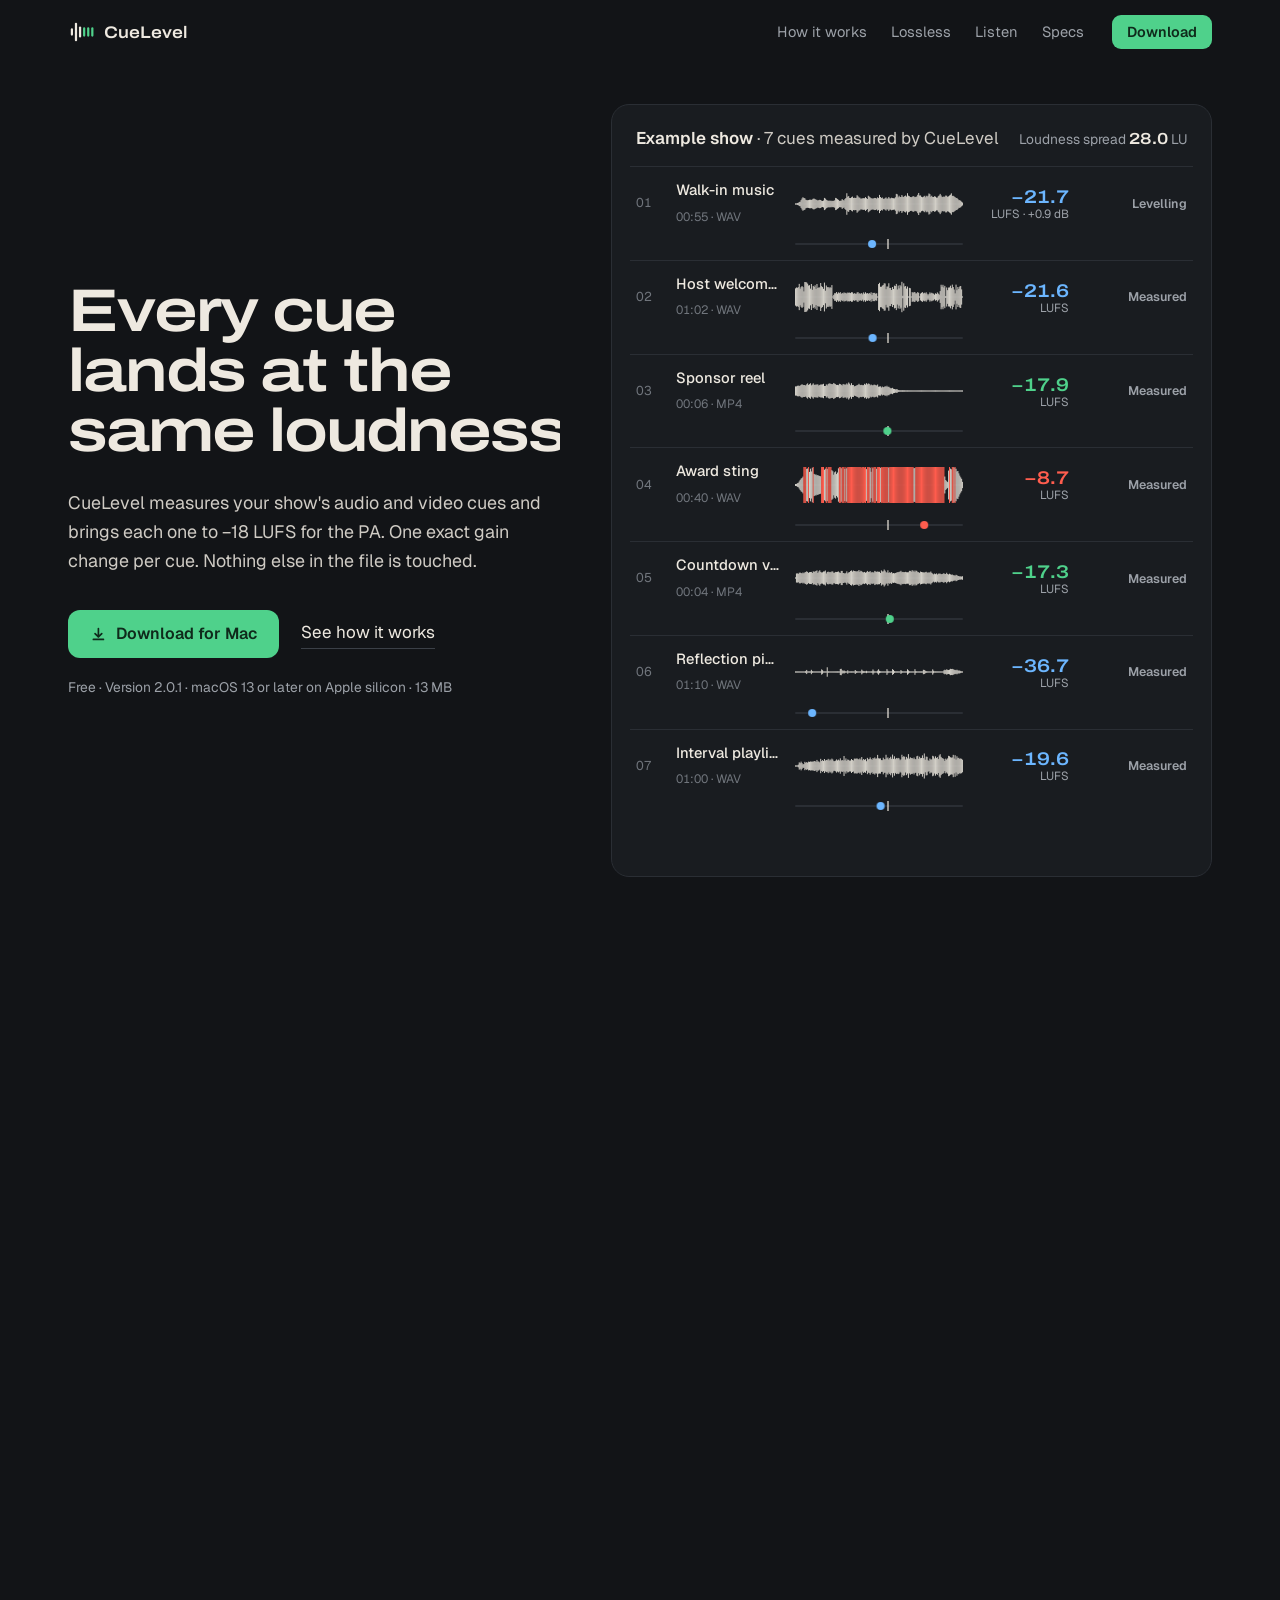
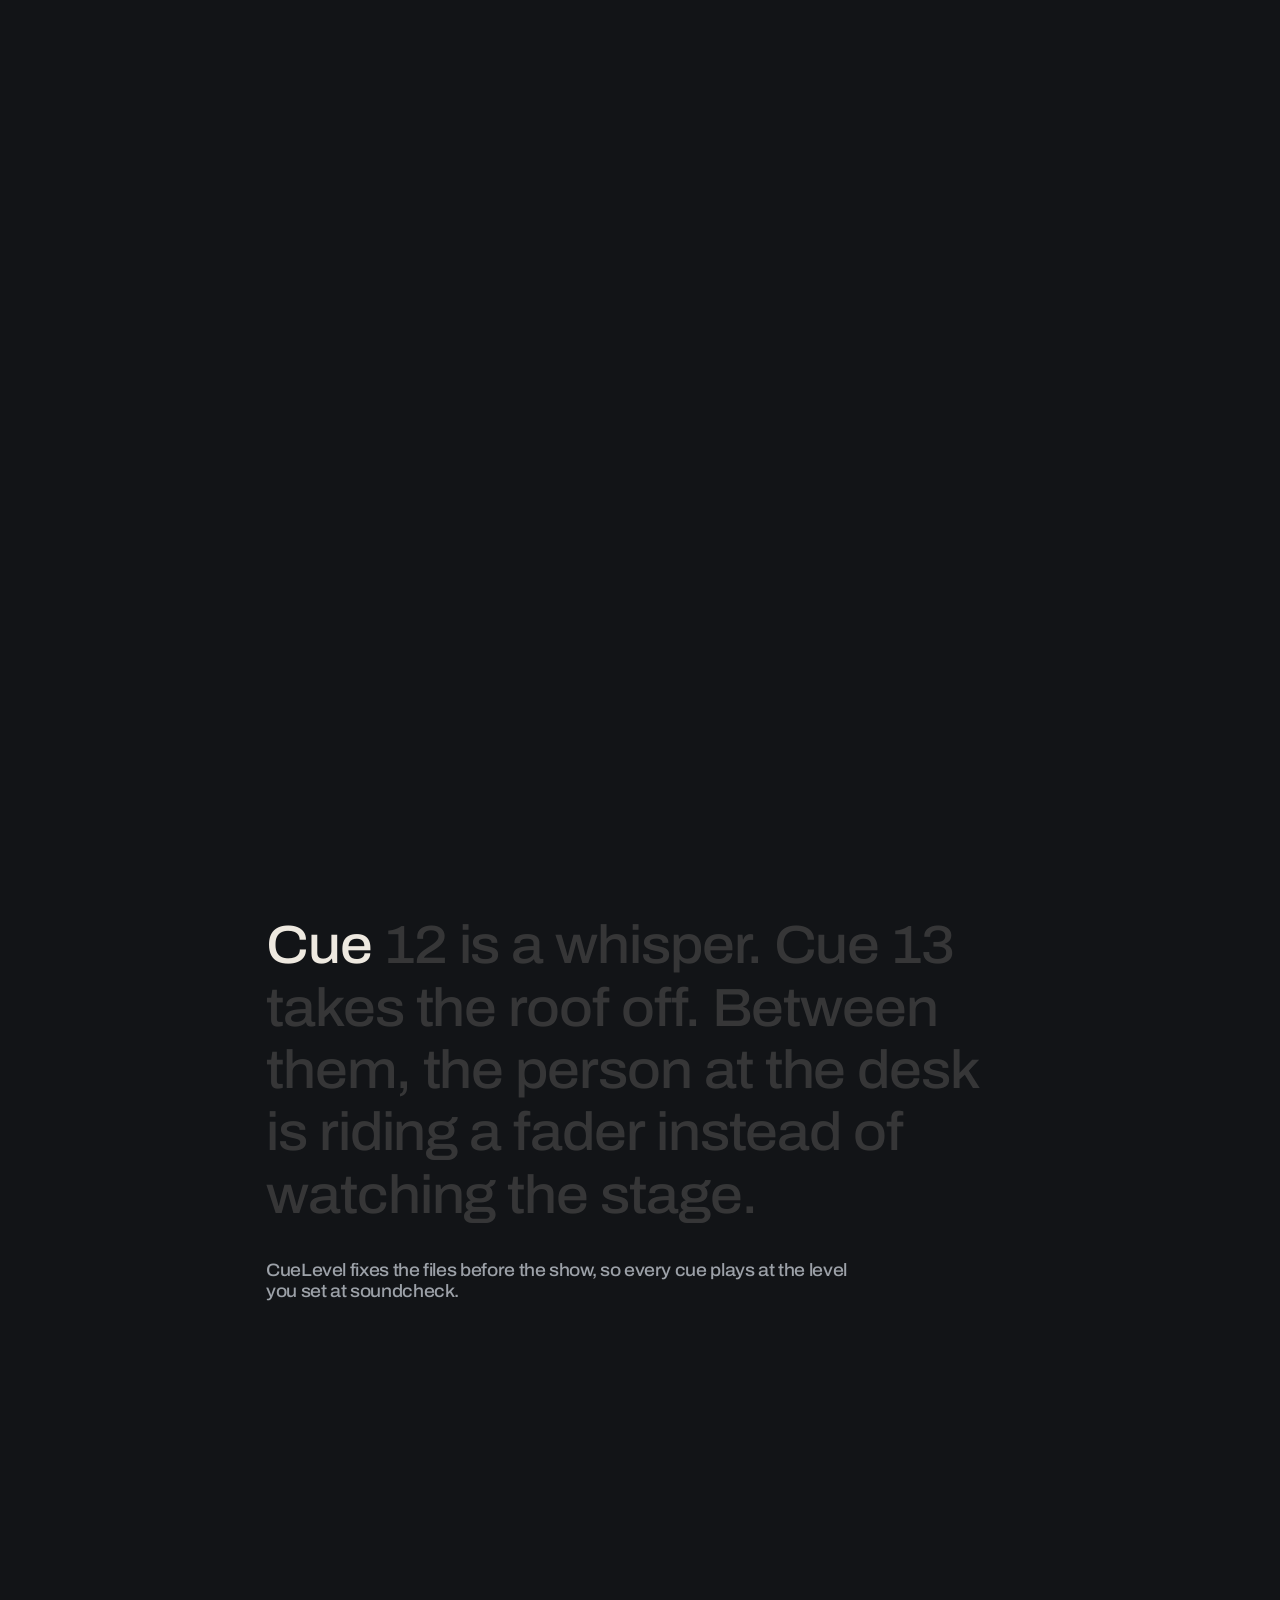
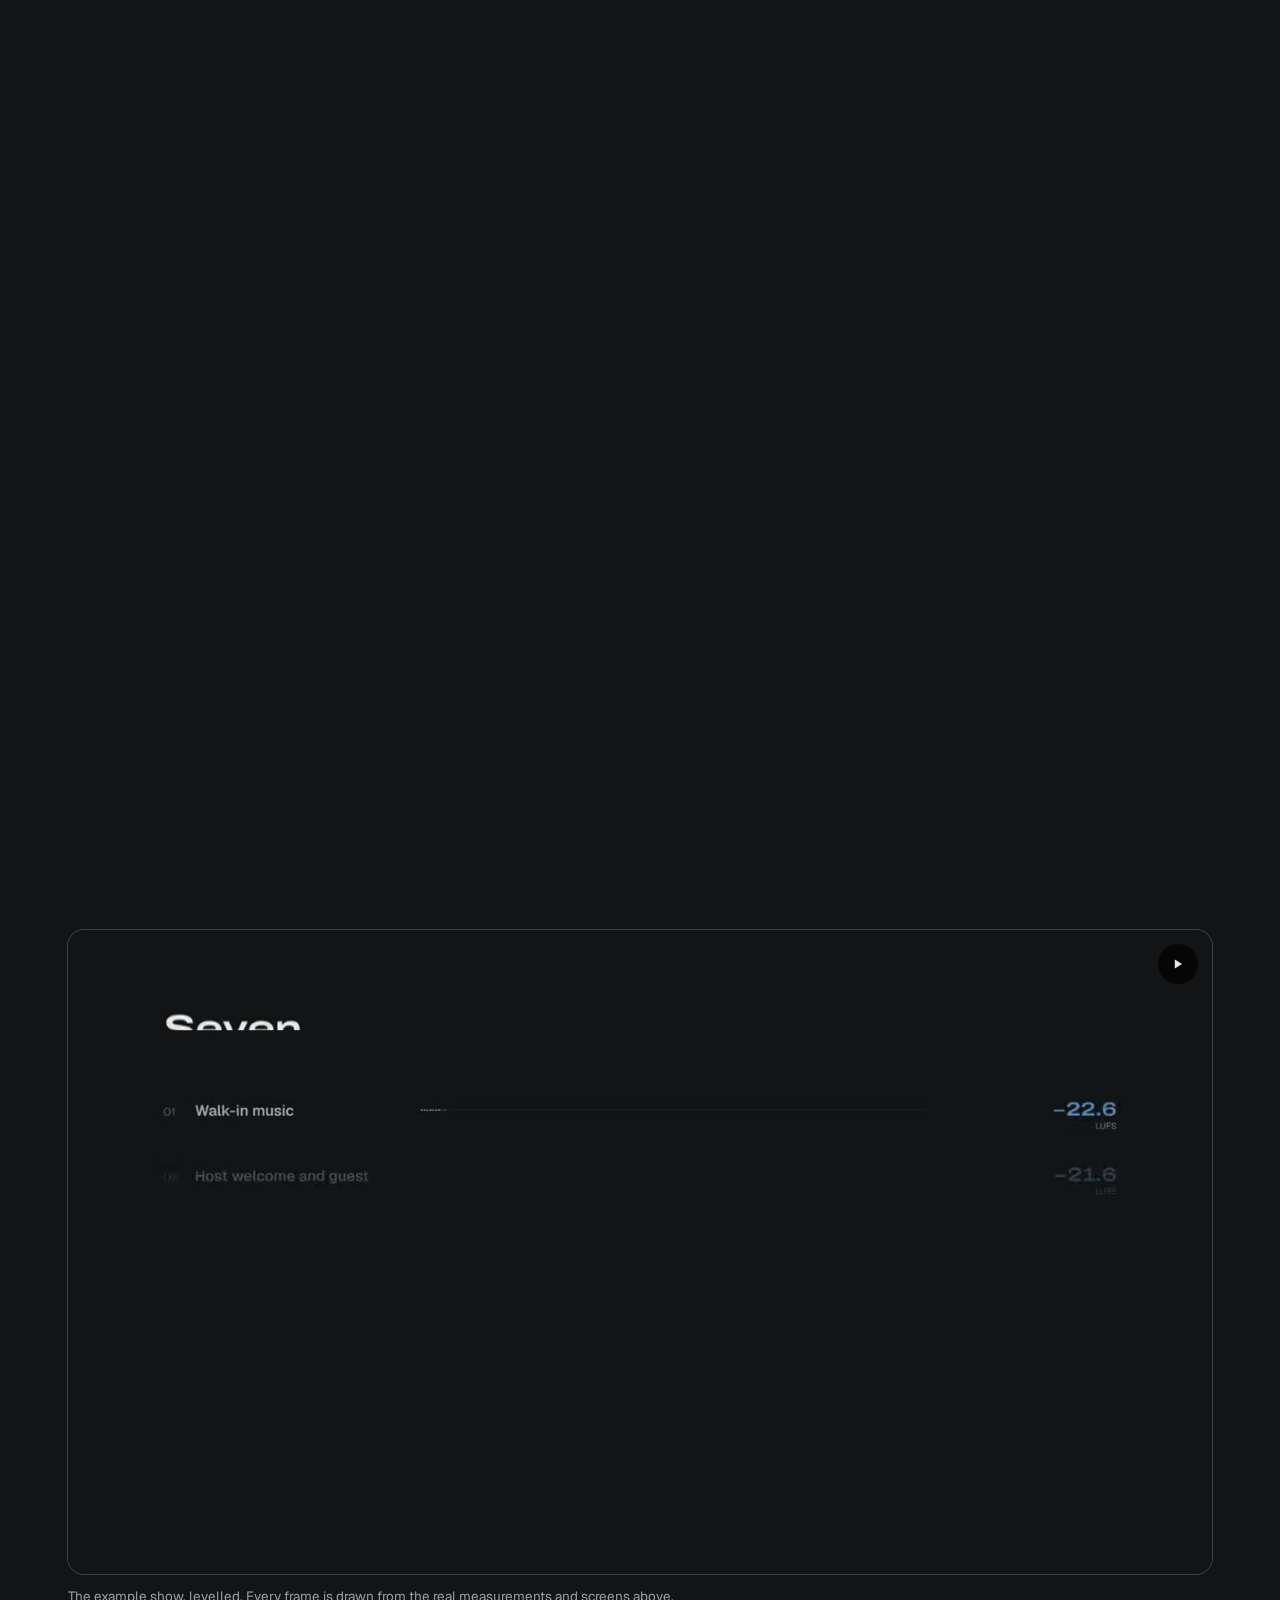
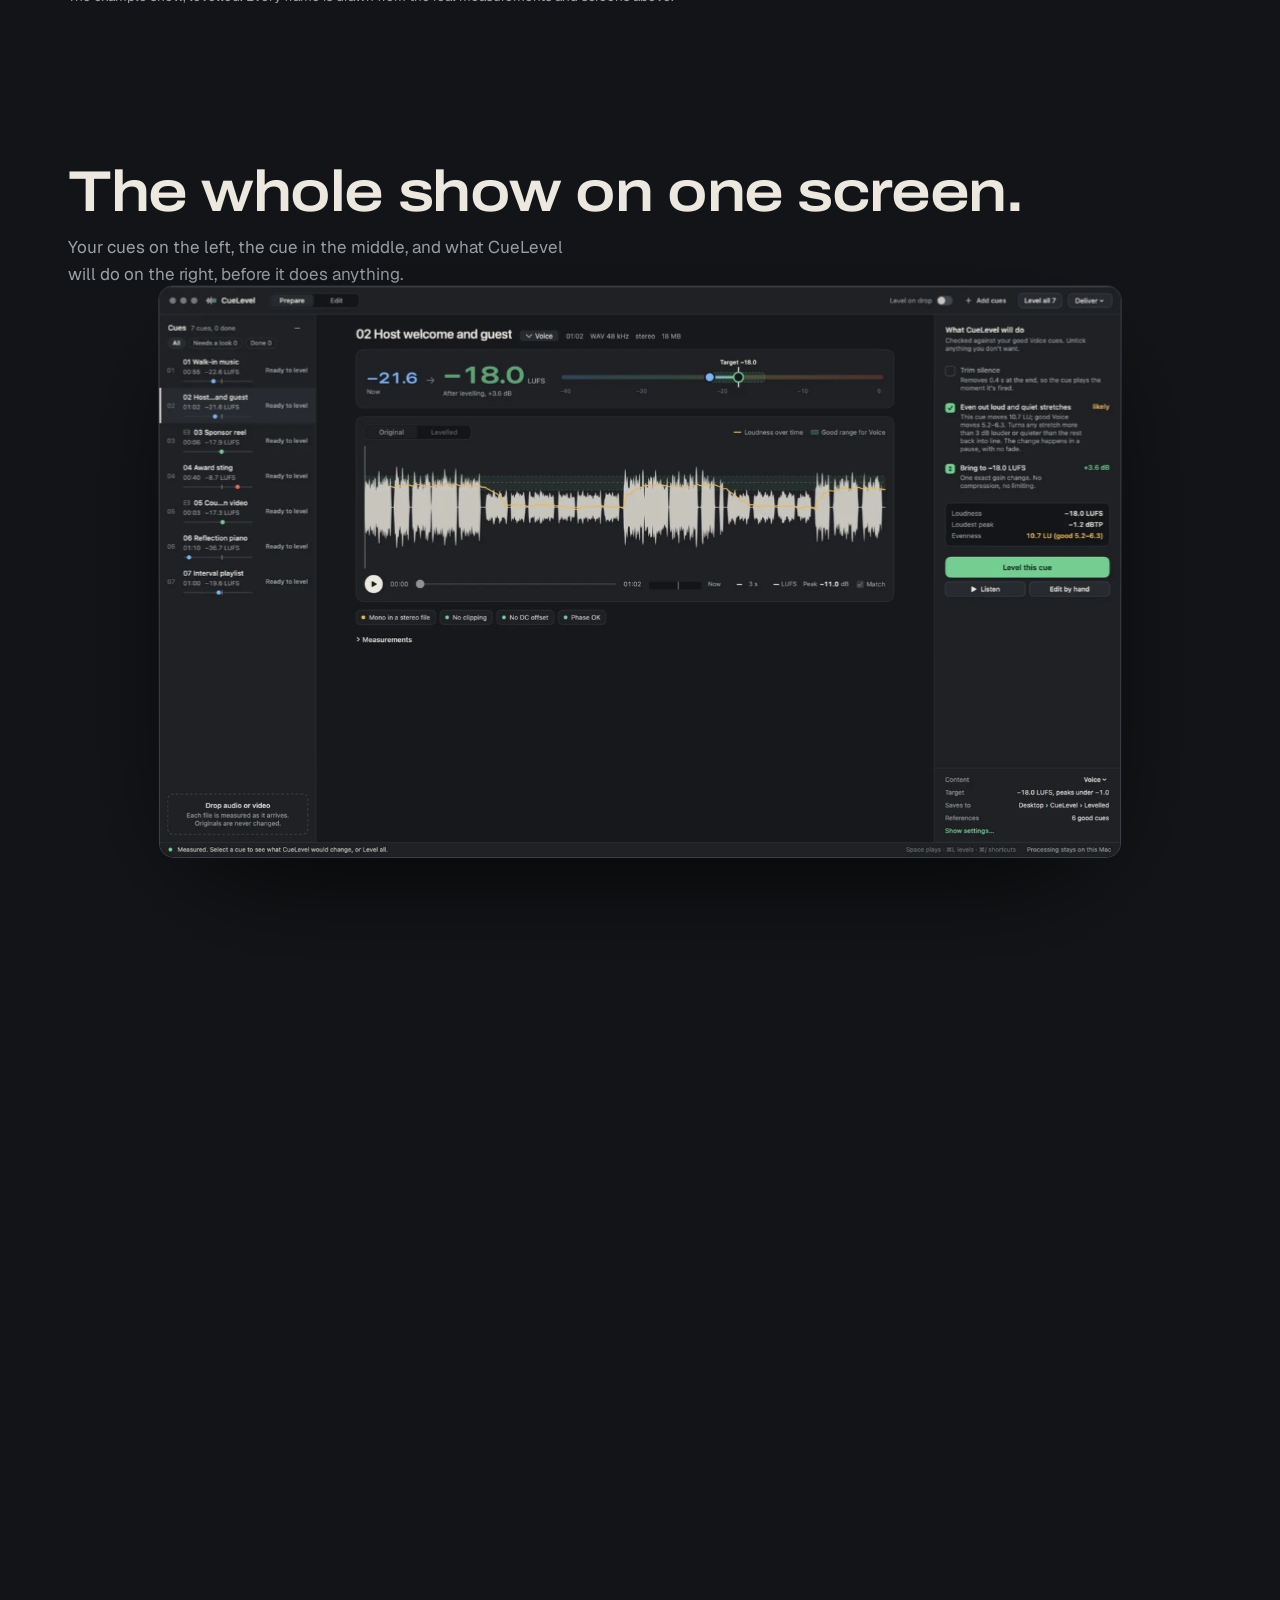
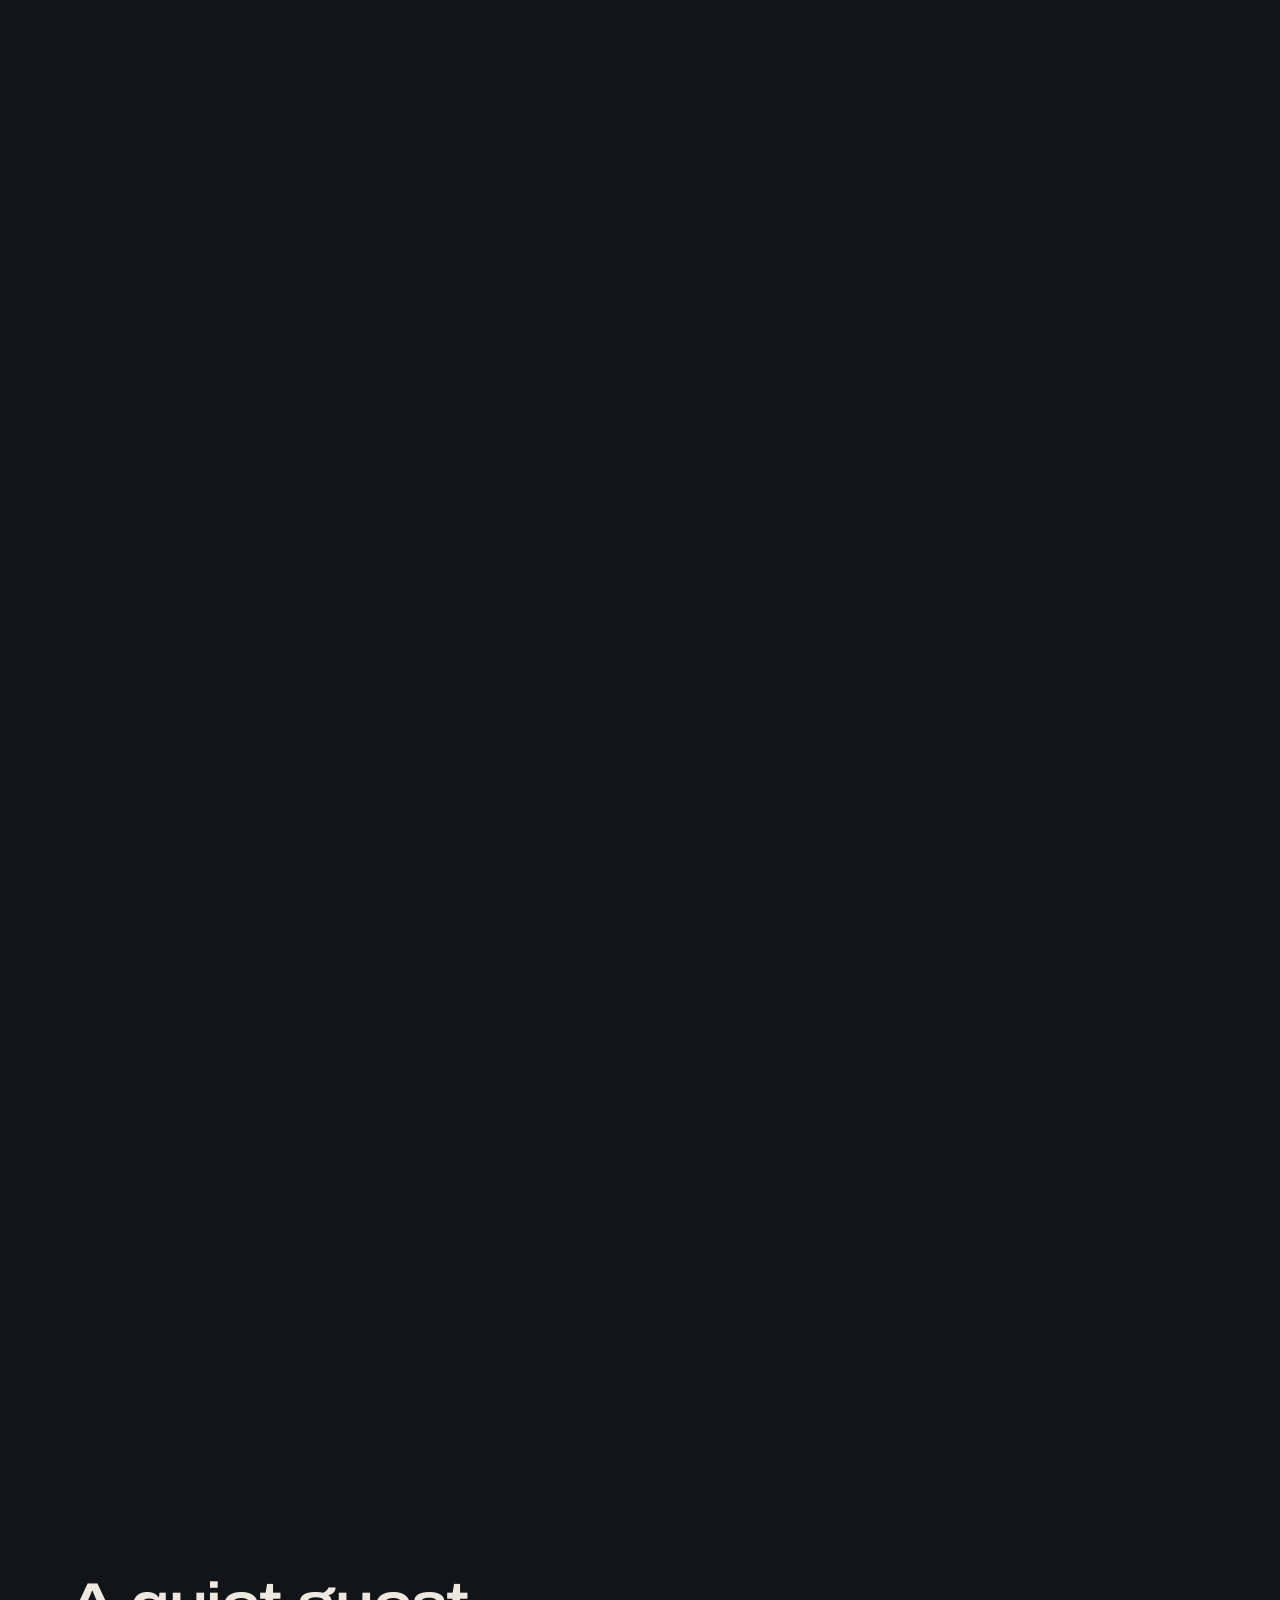
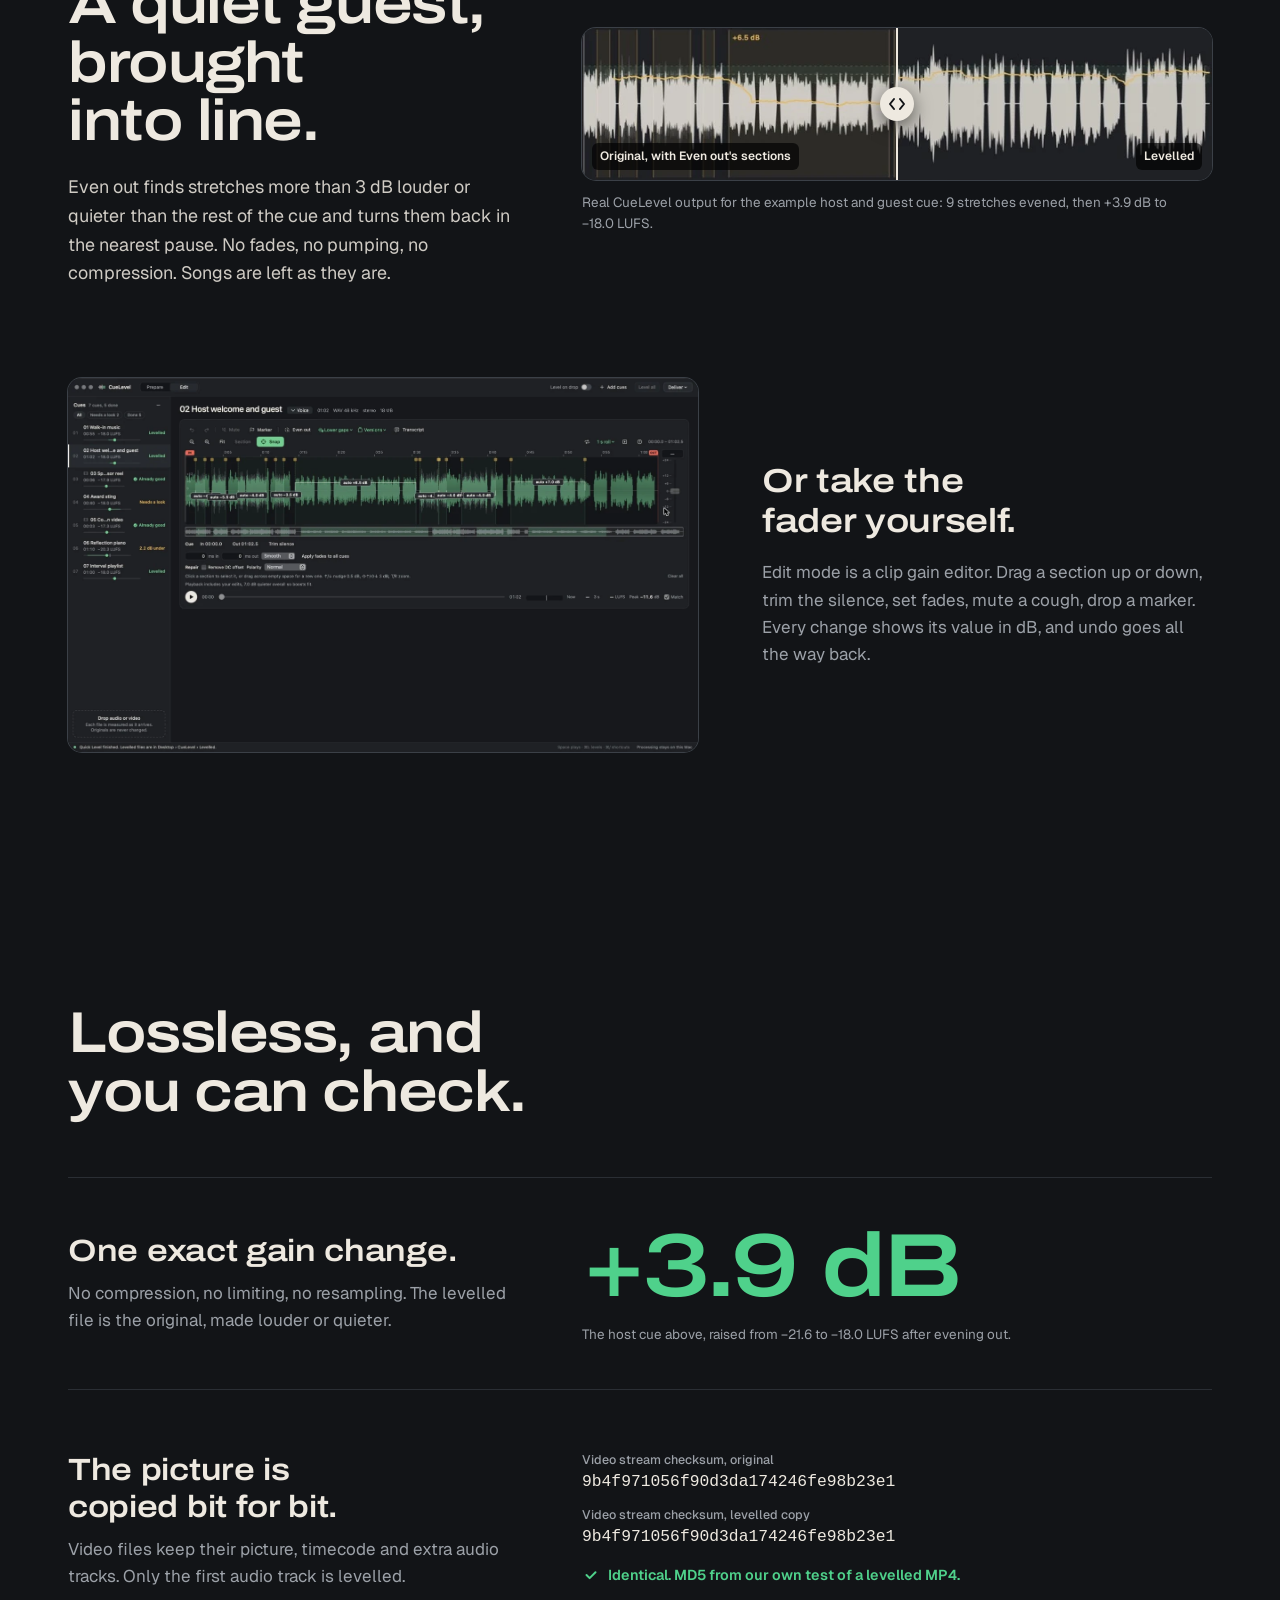
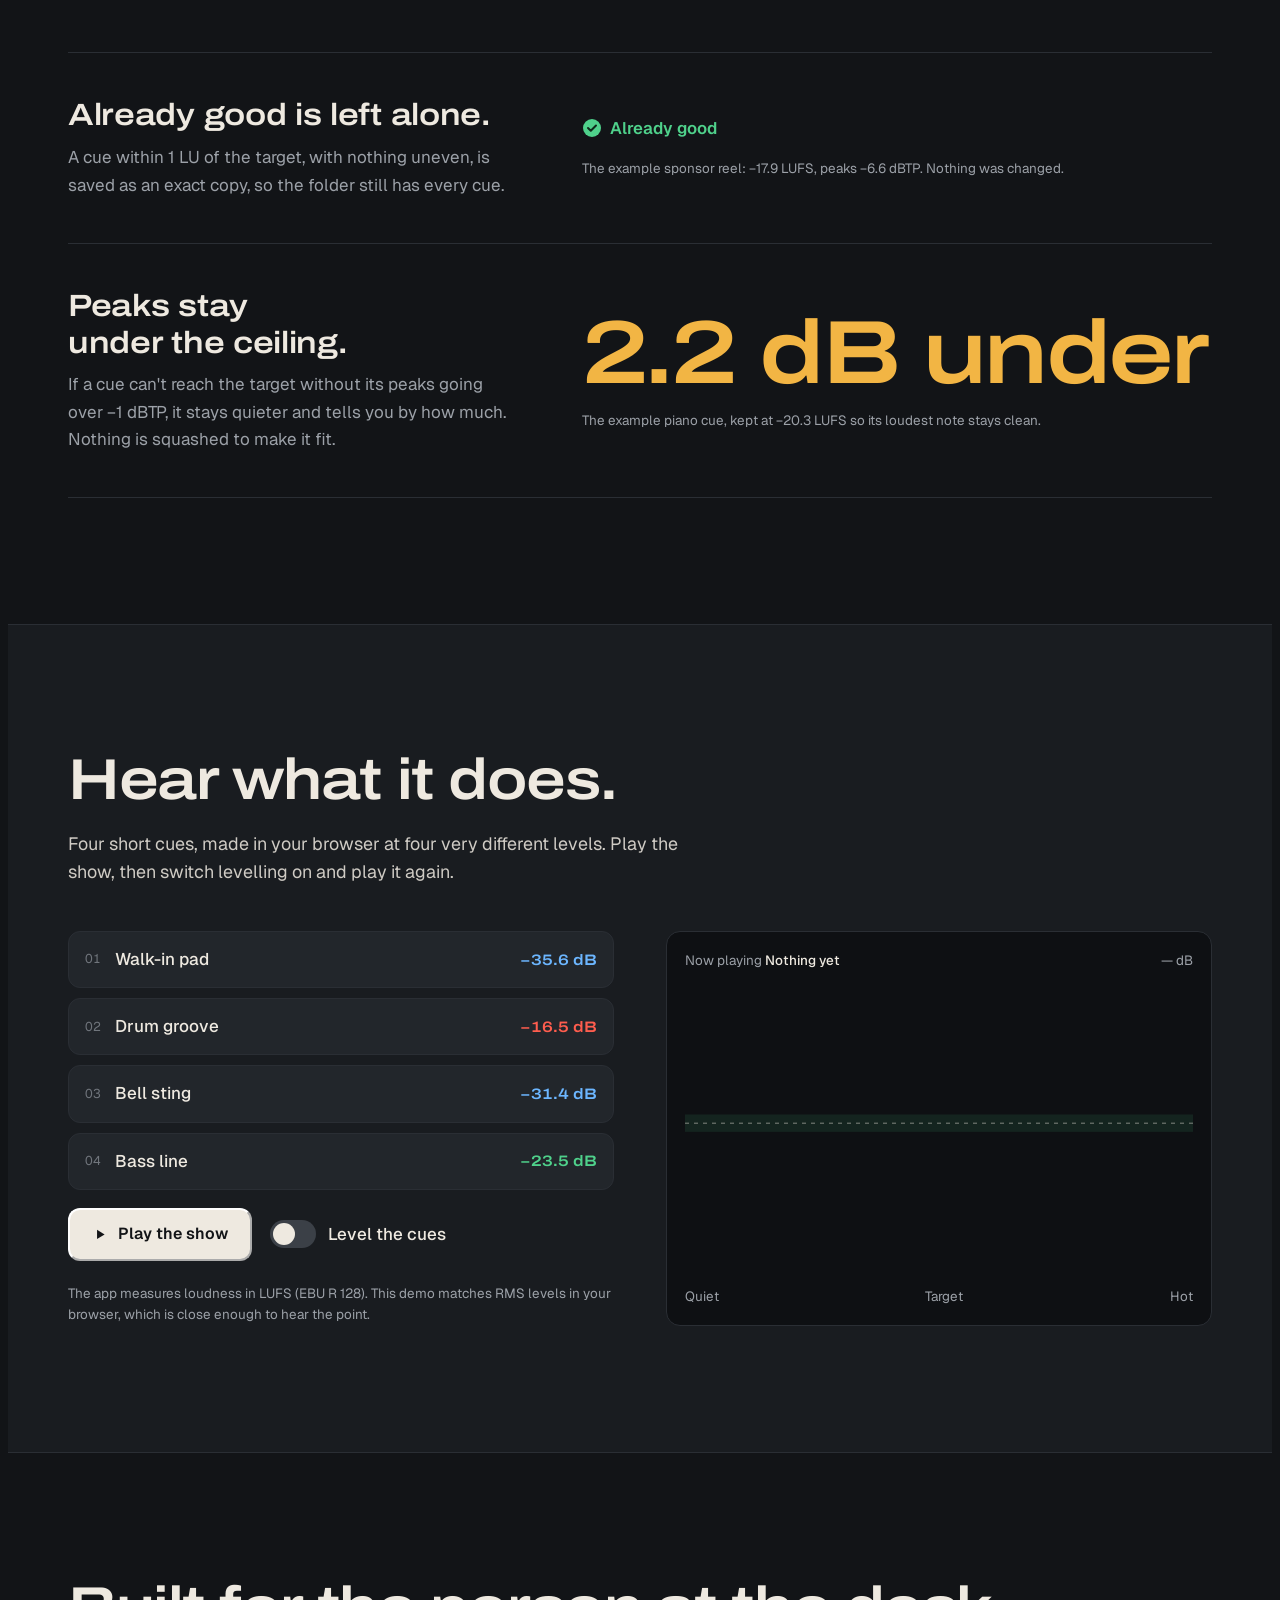
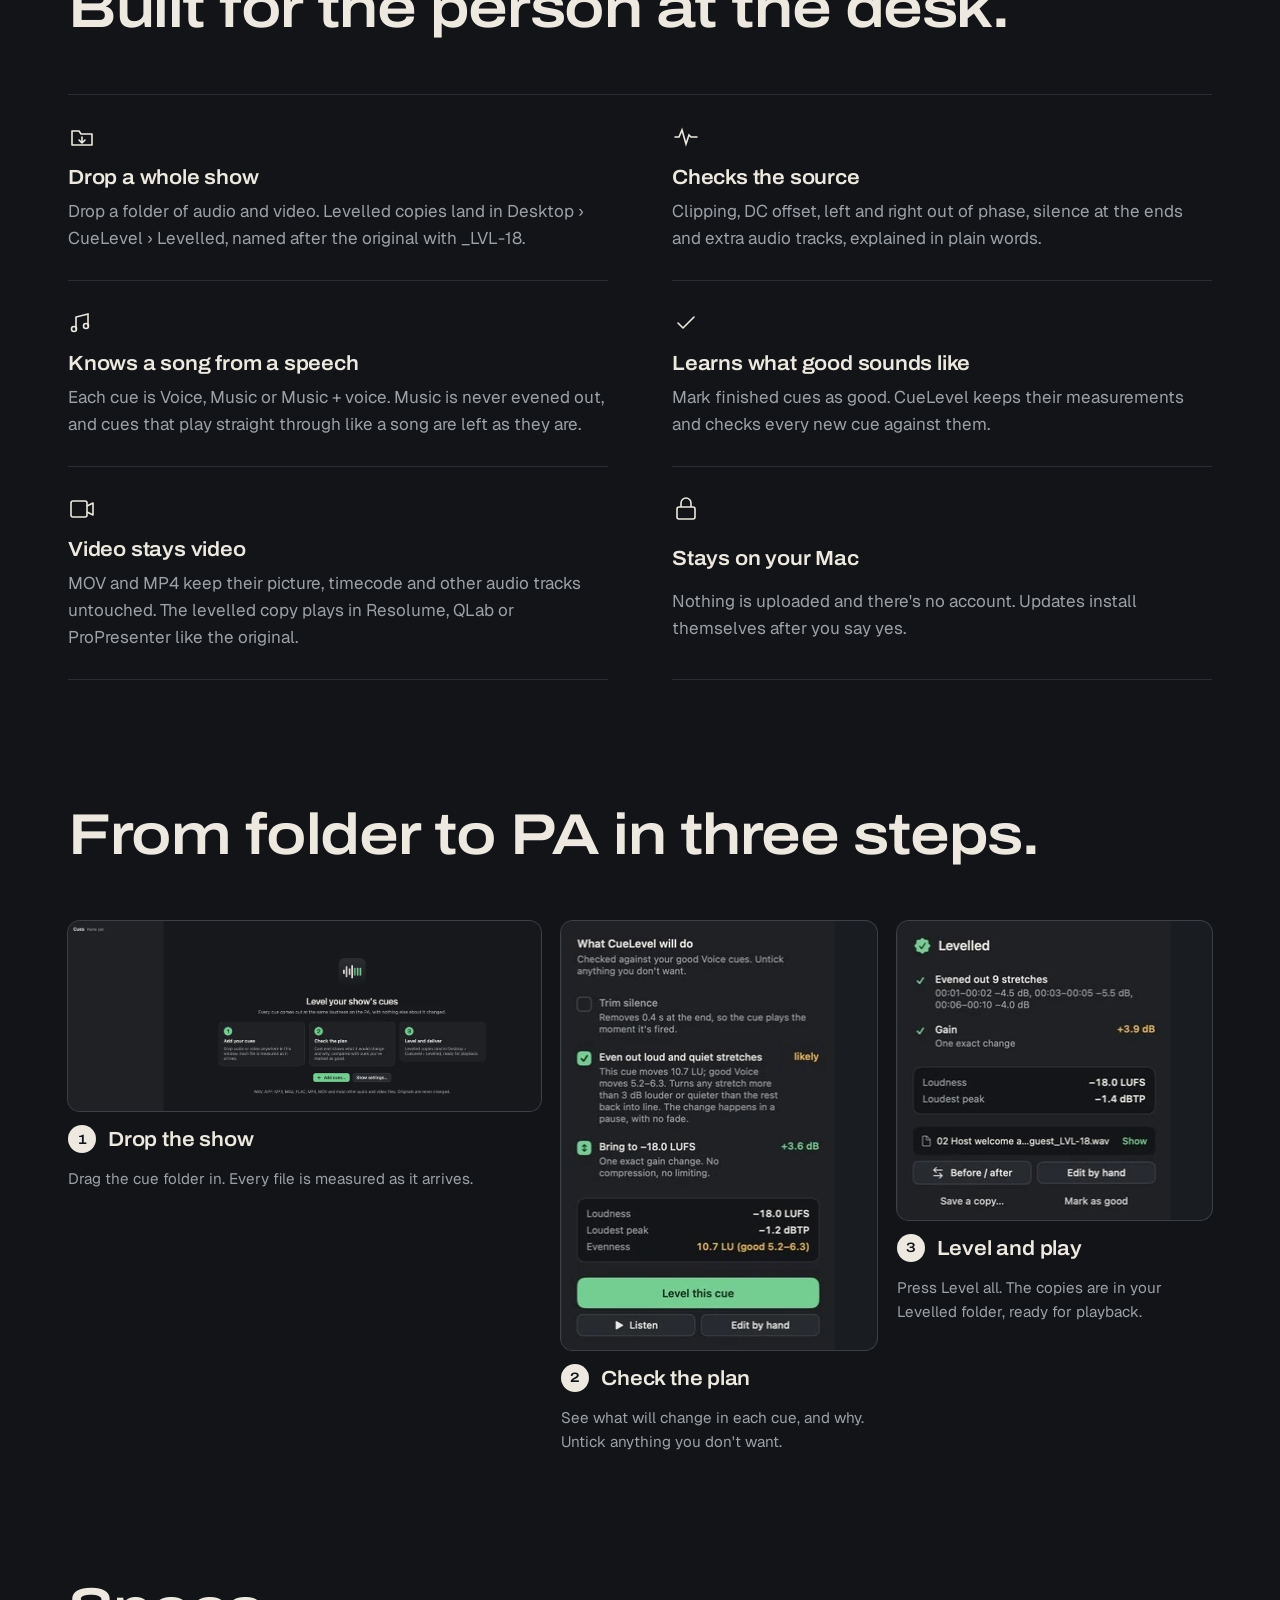
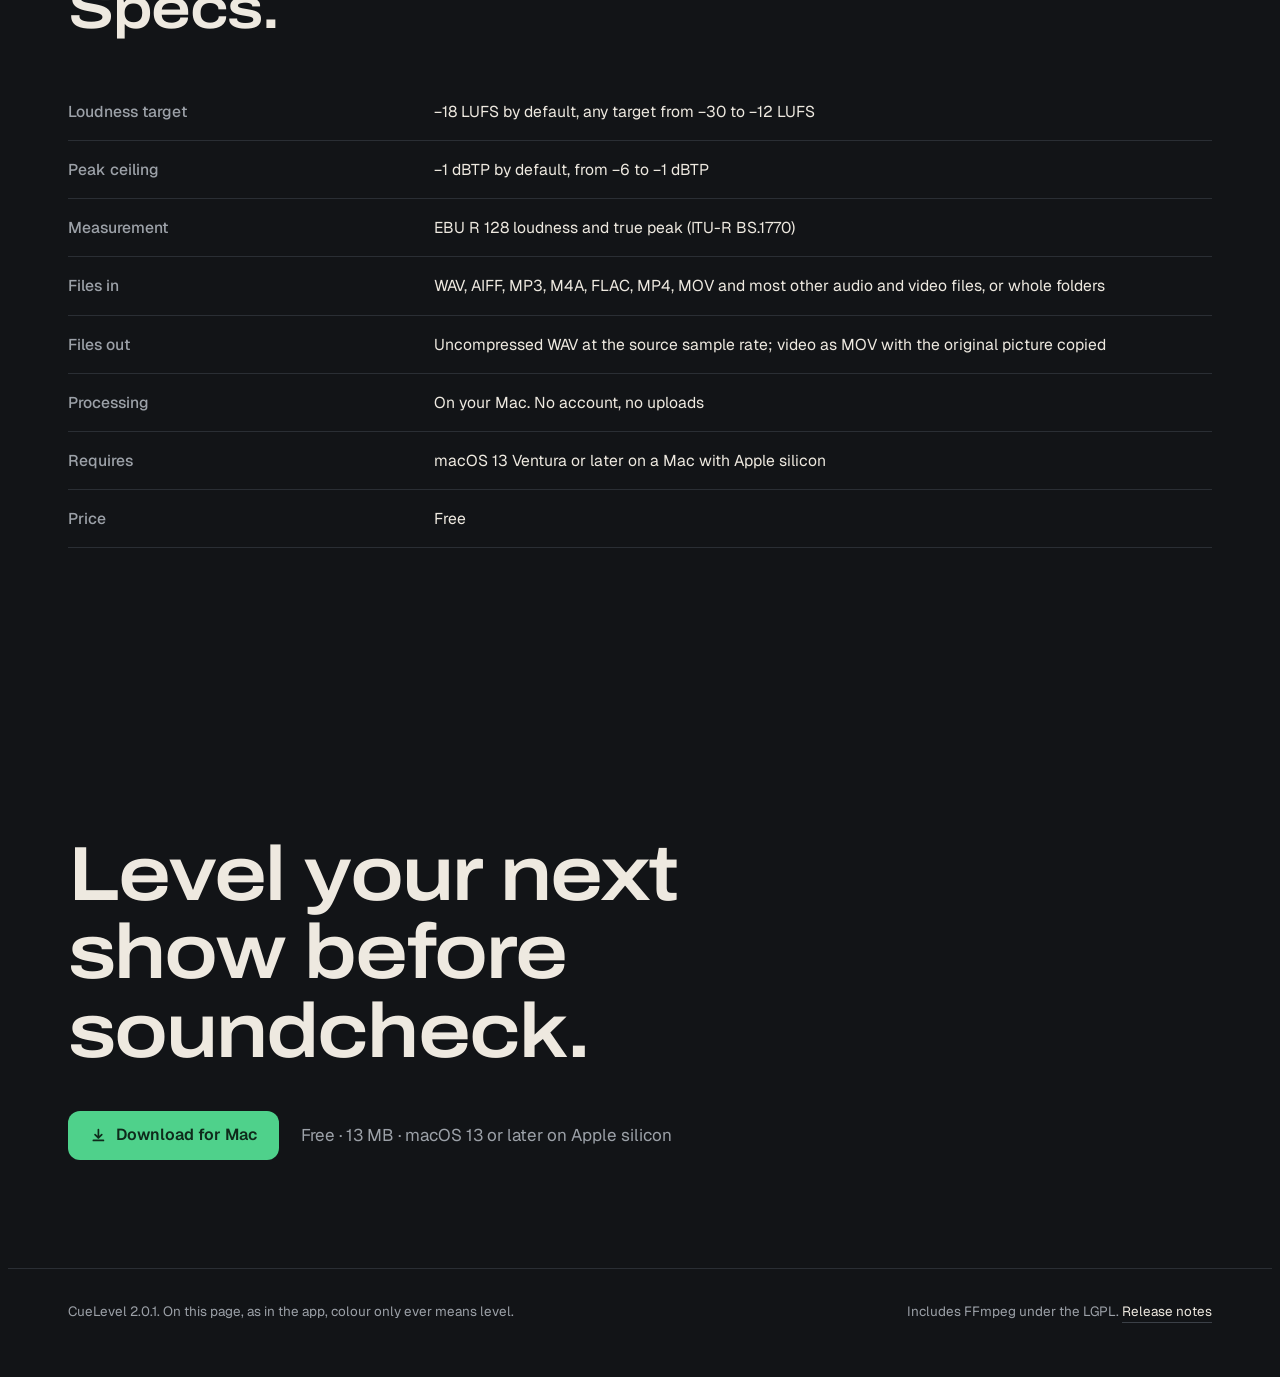
==== docs/index.html @ ed5132d6 "Add CueLevel website for cuelevel.com (GitHub Pages from /docs) Co-Authored-By: Claude Opus 5.5 <nor" ====
<!doctype html>
<html lang="en">
<head>
<meta charset="utf-8">
<meta name="viewport" content="width=device-width, initial-scale=1">
<meta name="theme-color" content="#121417">
<link rel="icon" type="image/png" sizes="32x32" href="favicon-32.png">
<link rel="apple-touch-icon" href="apple-touch-icon.png">
<link rel="canonical" href="https://cuelevel.com/">
<meta property="og:type" content="website">
<meta property="og:site_name" content="CueLevel">
<meta property="og:title" content="CueLevel for Mac">
<meta property="og:description" content="Every cue in your show at one loudness for the PA. Lossless, on your Mac.">
<meta property="og:url" content="https://cuelevel.com/">
<meta property="og:image" content="https://cuelevel.com/og.png">
<meta property="og:image:width" content="1200">
<meta property="og:image:height" content="630">
<meta name="twitter:card" content="summary_large_image">
<title>CueLevel for Mac</title>
<meta name="description" content="CueLevel levels a show's audio and video cues to one loudness for the PA, losslessly, on your Mac.">
<link rel="preconnect" href="https://fonts.googleapis.com">
<link rel="preconnect" href="https://fonts.gstatic.com" crossorigin>
<link rel="stylesheet" href="https://fonts.googleapis.com/css2?family=Archivo:wdth,wght@62..125,300..800&family=Geist:wght@300..700&display=swap">
<style>
/* Layout concept: one long graphite stage. The page behaves like CueLevel's own meter: colour only ever means level
   (blue quiet, green on target, amber changed, red hot). Sticky scroll scenes level a real example show. */
:root{
  color-scheme: dark;
  --bg:#121417; --panel:#191C20; --raised:#22262B; --field:#0E1013;
  --line:#2A2E34; --line2:#3B4047;
  --bone:#EEE9E0; --text:#CFCBC4; --muted:#9CA1A8; --dim:#70757C;
  --quiet:#6CB6FF; --good:#4FD18B; --changed:#F2B544; --hot:#FF5D4E; --onGood:#0F2A1B;
  --display:"Archivo","Helvetica Neue",Arial,sans-serif;
  --body:"Geist",-apple-system,BlinkMacSystemFont,"Segoe UI",system-ui,sans-serif;
  --ease-out:cubic-bezier(.22,1,.36,1); --ease-ui:cubic-bezier(.2,0,0,1);
  --gutter:clamp(16px,4vw,48px); --max:1240px;
}
*{box-sizing:border-box}
html{scroll-behavior:auto}
body{background:var(--bg);color:var(--text);font:400 17px/1.6 var(--body);-webkit-font-smoothing:antialiased;overflow-x:clip}
a{color:inherit}
img{display:block;max-width:100%;height:auto}
.wrap{max-width:var(--max);margin-inline:auto;padding-inline:var(--gutter)}
h1,h2,h3{font-family:var(--display);color:var(--bone);font-weight:600;margin:0;text-wrap:balance;font-stretch:118%}
h2{font-size:clamp(2rem,4.6vw,3.6rem);line-height:1.02;letter-spacing:-.025em}
h3{font-size:clamp(1.15rem,1.6vw,1.35rem);line-height:1.2;letter-spacing:-.01em;font-stretch:108%}
p{margin:0}
.lede{font-size:clamp(1.05rem,1.4vw,1.25rem);color:var(--text);max-width:36em}
.muted{color:var(--muted)}
.num{font-variant-numeric:tabular-nums}
:focus-visible{outline:2px solid var(--good);outline-offset:3px;border-radius:6px}

/* Buttons */
.btn{display:inline-flex;align-items:center;gap:.6em;font:600 1rem/1 var(--body);text-decoration:none;border-radius:12px;padding:1rem 1.35rem;transition:transform .12s var(--ease-ui),background .2s var(--ease-ui)}
.btn-primary{background:var(--good);color:var(--onGood)}
.btn-primary:hover{background:#63DB9A}
.btn-primary:active{transform:scale(.97)}
.btn svg{width:1.05em;height:1.05em}
.link{color:var(--bone);text-decoration:none;border-bottom:1px solid var(--line2);padding-bottom:2px;transition:border-color .2s}
.link:hover{border-color:var(--bone)}

/* Nav */
.nav{position:fixed;inset:0 0 auto 0;z-index:50;padding-top:env(safe-area-inset-top,0px);transition:background .3s,border-color .3s;border-bottom:1px solid transparent}
.nav.solid{background:color-mix(in srgb,var(--bg) 82%,transparent);backdrop-filter:blur(14px);-webkit-backdrop-filter:blur(14px);border-color:var(--line)}
.nav .wrap{display:flex;align-items:center;gap:28px;height:64px}
.brand{display:flex;align-items:center;gap:10px;text-decoration:none;color:var(--bone);font:600 1.05rem var(--display);font-stretch:112%}
.brand svg{width:26px;height:26px}
.nav nav{display:flex;gap:24px;margin-left:auto;font-size:.92rem}
.nav nav a{text-decoration:none;color:var(--muted);transition:color .2s}
.nav nav a:hover{color:var(--bone)}
.nav .btn{padding:.6rem .95rem;font-size:.9rem;border-radius:9px}
@media (max-width:820px){.nav nav{display:none}.nav .btn{margin-left:auto}}

/* Hero (sticky levelling scene) */
.hero{position:relative;height:250vh}
.hero .stage{position:sticky;top:0;min-height:100svh;display:grid;align-items:center;padding-block:96px 40px}
.hero-grid{display:grid;grid-template-columns:minmax(0,5.4fr) minmax(0,6.6fr);gap:clamp(28px,4vw,64px);align-items:center}
.hero h1{font-size:clamp(2.5rem,4.7vw,4.7rem);line-height:.96;letter-spacing:-.035em;font-stretch:122%;font-weight:640}
.hero h1 .line{display:block;overflow:hidden;padding-bottom:.04em;white-space:nowrap}
.hero h1 .line>span{display:block}
.hero .lede{margin-top:26px}
.cta-row{display:flex;flex-wrap:wrap;align-items:center;gap:22px;margin-top:34px}
.meta{margin-top:18px;font-size:.86rem;color:var(--muted)}
.show{background:var(--panel);border:1px solid var(--line);border-radius:18px;padding:18px 18px 12px;min-width:0}
.show-head{display:flex;flex-wrap:wrap;align-items:baseline;justify-content:space-between;gap:6px 18px;padding:2px 6px 14px;border-bottom:1px solid var(--line)}
.show-head b{color:var(--bone);font-weight:600}
.spread{font-size:.86rem;color:var(--muted)}
.spread .v{font:600 1rem var(--display);font-stretch:118%;color:var(--bone)}
.cues{list-style:none;margin:0;padding:0}
.cue{display:grid;grid-template-columns:26px minmax(0,1.25fr) minmax(0,2fr) 92px 104px;align-items:center;gap:14px;padding:11px 6px;border-bottom:1px solid var(--line)}
.cue:last-child{border-bottom:0}
.cue .n{color:var(--dim);font-size:.8rem}
.cue .nm{min-width:0}
.cue .nm b{display:block;color:var(--bone);font-weight:500;font-size:.92rem;white-space:nowrap;overflow:hidden;text-overflow:ellipsis}
.cue .nm span{font-size:.76rem;color:var(--dim)}
.cue canvas{width:100%;height:38px;display:block}
.read{text-align:right;line-height:1.1}
.read b{font:600 1.15rem var(--display);font-stretch:118%;color:var(--bone);font-variant-numeric:tabular-nums}
.read .d{display:block;font-size:.74rem;color:var(--muted);font-variant-numeric:tabular-nums}
.track{grid-column:3;grid-row:2;position:relative;height:10px;margin-top:-4px}
.track::before{content:"";position:absolute;inset:4px 0;border-radius:2px;background:var(--line)}
.track .tgt{position:absolute;top:0;bottom:0;width:2px;background:var(--bone);opacity:.6;left:55%}
.track .dot{position:absolute;top:1px;left:0;width:8px;height:8px;border-radius:50%;background:var(--quiet);will-change:transform}
.state{font-size:.78rem;font-weight:600;text-align:right;color:var(--muted);white-space:nowrap}
.state.good{color:var(--good)} .state.changed{color:var(--changed)}
.hint{display:flex;align-items:center;gap:10px;margin-top:16px;font-size:.84rem;color:var(--muted);transition:opacity .4s}
.hint i{display:block;width:1px;height:26px;background:linear-gradient(var(--muted),transparent)}
@media (max-width:980px){
  .hero{height:auto}
  .hero .stage{position:relative;min-height:0;padding-block:110px 56px}
  .hero-grid{grid-template-columns:1fr}
  .hint{display:none}
}
@media (max-width:560px){
  .cue{grid-template-columns:22px minmax(0,1fr) 86px;gap:10px}
  .cue canvas{grid-column:2 / 4;grid-row:2}
  .cue .state{display:none}
  .track{display:none}
}

/* Words that light up */
.words{height:200vh;position:relative}
.words .stage{position:sticky;top:0;min-height:100svh;display:grid;align-items:center}
.words p{font:500 clamp(1.8rem,4.2vw,3.5rem)/1.16 var(--display);font-stretch:108%;letter-spacing:-.02em;color:var(--bone);max-width:22ch}
.words .w{opacity:.16;transition:opacity .25s linear}
.words .follow{margin-top:34px;font-size:clamp(1.05rem,1.4vw,1.25rem);color:var(--muted);max-width:34em}

/* App reveal */
.app{height:330vh;position:relative}
.app .stage{position:sticky;top:0;height:100svh;display:grid;grid-template-rows:auto 1fr auto;align-content:center;gap:18px;padding-block:84px 28px;overflow:hidden}
.app-head{display:flex;flex-wrap:wrap;justify-content:space-between;align-items:end;gap:12px 40px}
.app-head p{max-width:30em;color:var(--muted)}
.screen-wrap{perspective:1600px;display:grid;place-items:center;min-height:0}
.screen{position:relative;width:min(100%,calc((100svh - 330px) * 1.684));aspect-ratio:1415/840;border-radius:14px;overflow:hidden;box-shadow:0 0 0 1px var(--line2),0 40px 120px -40px #000;transform-origin:50% 0;will-change:transform}
.screen img{width:100%;height:100%}
.screen svg{position:absolute;inset:0;width:100%;height:100%}
.callouts{position:relative;min-height:5.6em;width:100%}
.app .stage>.wrap{width:100%}
.callout{position:absolute;inset:0 auto auto 0;width:min(100%,44em);display:grid;grid-template-columns:auto 1fr;gap:4px 14px;opacity:0;transform:translateY(10px);filter:blur(6px);transition:opacity .35s var(--ease-out),transform .45s var(--ease-out),filter .35s}
.callout.on{opacity:1;transform:none;filter:none}
.callout .k{grid-row:span 2;font:600 .8rem var(--display);font-stretch:118%;color:var(--bg);background:var(--bone);border-radius:50%;width:26px;height:26px;display:grid;place-items:center;margin-top:3px}
.callout h3{font-size:1.25rem}
.callout p{color:var(--muted);font-size:.98rem}
@media (max-width:980px){
  .app{height:auto}
  .app .stage{position:relative;height:auto;padding-block:72px}
  .screen{width:100%;transform:none!important}
  .screen svg{display:none}
  .callouts{min-height:0;display:grid;gap:22px}
  .callout{position:relative;opacity:1;transform:none;filter:none}
}

/* Even out */
.section{padding-block:clamp(96px,14vh,160px)}
.split{display:grid;grid-template-columns:minmax(0,5fr) minmax(0,7fr);gap:clamp(28px,5vw,80px);align-items:center}
.split .copy{display:grid;gap:22px}
.compare{position:relative;border-radius:14px;overflow:hidden;box-shadow:0 0 0 1px var(--line2);background:var(--panel);aspect-ratio:772/186;touch-action:pan-y}
.compare img{position:absolute;inset:0;width:100%;height:100%;object-fit:cover}
.compare .after{clip-path:inset(0 0 0 var(--cut,50%))}
.compare .bar{position:absolute;top:0;bottom:0;left:var(--cut,50%);width:2px;background:var(--bone);transform:translateX(-1px)}
.compare .bar::after{content:"";position:absolute;top:50%;left:50%;width:34px;height:34px;margin:-17px 0 0 -17px;border-radius:50%;background:var(--bone);box-shadow:0 6px 18px #0008}
.compare .bar svg{position:absolute;top:50%;left:50%;width:18px;height:18px;margin:-9px 0 0 -9px;z-index:1;color:var(--bg)}
.compare input{position:absolute;inset:0;width:100%;height:100%;opacity:0;cursor:ew-resize;margin:0}
.compare .tag{position:absolute;bottom:10px;font-size:.75rem;font-weight:600;padding:4px 8px;border-radius:6px;background:#000a;color:var(--bone)}
.compare .tag.l{left:10px}.compare .tag.r{right:10px}
.cap{margin-top:12px;font-size:.84rem;color:var(--muted)}
.editor{margin-top:clamp(64px,10vh,110px);display:grid;grid-template-columns:minmax(0,7fr) minmax(0,5fr);gap:clamp(28px,5vw,80px);align-items:center}
.editor figure{margin:0;border-radius:14px;overflow:hidden;box-shadow:0 0 0 1px var(--line2)}
.editor figure img{width:100%}
@media (max-width:900px){.split,.editor{grid-template-columns:1fr}.editor figure{order:2}}

/* Proof rows */
.rows{margin-top:56px;border-top:1px solid var(--line)}
.row{display:grid;grid-template-columns:minmax(0,5fr) minmax(0,7fr);gap:clamp(24px,5vw,80px);padding-block:44px;border-bottom:1px solid var(--line);align-items:center}
.row h3{font-size:clamp(1.4rem,2.4vw,2rem);font-stretch:116%}
.row .why{margin-top:10px;color:var(--muted);max-width:30em}
.big{font:600 clamp(3rem,7vw,6rem)/1 var(--display);font-stretch:124%;letter-spacing:-.03em;color:var(--good);font-variant-numeric:tabular-nums}
.hash{font:500 clamp(.8rem,1.35vw,1.02rem)/1.5 ui-monospace,"SF Mono",Menlo,monospace;color:var(--bone);word-break:break-all}
.hash dt{font:500 .78rem var(--body);color:var(--muted);margin-top:12px}
.hash dt:first-child{margin-top:0}
.hash dd{margin:2px 0 0}
.hash .match{display:inline-flex;align-items:center;gap:8px;margin-top:16px;font:600 .9rem var(--body);color:var(--good)}
.pill{display:inline-flex;align-items:center;gap:8px;font:600 1.05rem var(--body);color:var(--good)}
.pill svg{width:20px;height:20px}
@media (max-width:860px){.row{grid-template-columns:1fr}}

/* Listen */
.listen{background:var(--panel);border-block:1px solid var(--line)}
.player{margin-top:44px;display:grid;grid-template-columns:minmax(0,1fr) minmax(0,1fr);gap:clamp(20px,4vw,56px);align-items:stretch}
.deck{display:grid;gap:10px;align-content:start}
.track-chip{display:grid;grid-template-columns:auto 1fr auto;align-items:center;gap:14px;padding:14px 16px;border-radius:12px;background:var(--raised);border:1px solid var(--line);transition:border-color .2s,background .2s}
.track-chip.now{border-color:var(--bone)}
.track-chip .ix{font-size:.8rem;color:var(--dim);font-variant-numeric:tabular-nums}
.track-chip b{color:var(--bone);font-weight:500}
.track-chip .lv{font:600 .95rem var(--display);font-stretch:118%;font-variant-numeric:tabular-nums}
.controls{display:flex;flex-wrap:wrap;gap:18px;align-items:center;margin-top:8px}
.btn-ghost{background:var(--bone);color:var(--bg)}
.btn-ghost:hover{background:#fff}
.switch{display:inline-flex;align-items:center;gap:12px;cursor:pointer;font-weight:500;color:var(--bone);user-select:none}
.switch input{position:absolute;opacity:0;width:1px;height:1px}
.switch .t{width:46px;height:28px;border-radius:999px;background:var(--line2);position:relative;transition:background .2s}
.switch .t::after{content:"";position:absolute;top:3px;left:3px;width:22px;height:22px;border-radius:50%;background:var(--bone);transition:transform .25s var(--ease-out)}
.switch input:checked+.t{background:var(--good)}
.switch input:checked+.t::after{transform:translateX(18px);background:var(--onGood)}
.switch input:focus-visible+.t{outline:2px solid var(--good);outline-offset:3px}
.scope{background:var(--field);border:1px solid var(--line);border-radius:14px;padding:18px;display:grid;grid-template-rows:auto 1fr auto;gap:12px;min-height:300px}
.scope canvas{width:100%;height:100%;min-height:180px}
.scope .lbl{display:flex;justify-content:space-between;font-size:.84rem;color:var(--muted)}
.scope .lbl b{color:var(--bone);font-weight:500}
@media (max-width:860px){.player{grid-template-columns:1fr}}

/* Features */
.feats{margin-top:56px;display:grid;grid-template-columns:repeat(2,minmax(0,1fr));column-gap:clamp(28px,5vw,80px);border-top:1px solid var(--line)}
.feat{padding:28px 0;border-bottom:1px solid var(--line);display:grid;gap:8px}
.feat p{color:var(--muted);max-width:32em}
.feat .ic{width:28px;height:28px;color:var(--bone);margin-bottom:6px}
@media (max-width:760px){.feats{grid-template-columns:1fr}}

/* Steps */
.steps{margin-top:56px;display:grid;grid-template-columns:1.5fr 1fr 1fr;gap:20px;align-items:start}
.step{display:grid;gap:14px}
.step figure{margin:0;border-radius:12px;overflow:hidden;box-shadow:0 0 0 1px var(--line2);background:var(--panel)}
.step .k{font:600 .85rem var(--display);font-stretch:118%;color:var(--bg);background:var(--bone);width:28px;height:28px;border-radius:50%;display:grid;place-items:center}
.step h3{display:flex;gap:12px;align-items:center}
.step p{color:var(--muted);font-size:.95rem}
@media (max-width:900px){.steps{grid-template-columns:1fr}.step figure{max-width:420px}}

/* Specs */
.specs{margin-top:44px;width:100%;border-collapse:collapse;font-size:.98rem}
.specs th,.specs td{text-align:left;padding:16px 0;border-bottom:1px solid var(--line);vertical-align:top}
.specs th{width:32%;color:var(--muted);font-weight:500;padding-right:24px}
.specs td{color:var(--bone)}
.table-wrap{overflow-x:auto}

/* Close */
.close{text-align:left;padding-block:clamp(120px,18vh,200px) clamp(80px,12vh,120px)}
.close h2{font-size:clamp(2.4rem,6vw,5rem);max-width:13ch}
.close .cta-row{margin-top:40px}
footer{border-top:1px solid var(--line);padding-block:32px 48px;font-size:.84rem;color:var(--muted)}
footer .wrap{display:flex;flex-wrap:wrap;gap:12px 28px;justify-content:space-between}


/* Film */
.film-sec{padding-block:clamp(40px,8vh,96px)}
.film{position:relative;margin:0}
.film video{width:100%;height:auto;border-radius:16px;box-shadow:0 0 0 1px var(--line2);background:var(--panel);display:block}
.film figcaption{margin-top:12px;font-size:.84rem;color:var(--muted)}
.film-btn{position:absolute;right:14px;top:14px;width:40px;height:40px;border-radius:50%;border:0;background:#000a;color:var(--bone);display:grid;place-items:center;cursor:pointer}
.film-btn svg{width:16px;height:16px}

/* Reveal on enter (JS adds .pre, then .in) */
.pre .rv{opacity:0;transform:translateY(16px)}
.rv{transition:opacity .6s var(--ease-out),transform .8s var(--ease-out)}
.pre .rv.in{opacity:1;transform:none}
.pre .mask>span{transform:translateY(105%)}
.mask>span{transition:transform .95s var(--ease-out)}
.pre .mask.in>span{transform:none}

@media (prefers-reduced-motion:reduce){
  .hero,.words,.app{height:auto}
  .hero .stage,.words .stage,.app .stage{position:relative;min-height:0;height:auto;padding-block:110px 64px}
  .words .w{opacity:1}
  .screen{transform:none!important}
  .screen svg{display:none}
  .callouts{min-height:0;display:grid;gap:22px}
  .callout{position:relative;opacity:1;transform:none;filter:none}
  .pre .rv,.pre .mask>span{opacity:1;transform:none}
  .hint{display:none}
  *{transition:none!important}
}
</style>
</head>
<body>
<header class="nav" id="nav">
  <div class="wrap">
    <a class="brand" href="#top" aria-label="CueLevel home">
      <svg viewBox="0 0 28 28" aria-hidden="true"><rect x="3" y="10" width="2.4" height="8" rx="1.2" fill="#EEE9E0"/><rect x="7.4" y="4" width="2.4" height="20" rx="1.2" fill="#EEE9E0"/><rect x="11.8" y="8" width="2.4" height="12" rx="1.2" fill="#EEE9E0"/><rect x="16.2" y="9" width="2.4" height="10" rx="1.2" fill="#4FD18B"/><rect x="20.6" y="9" width="2.4" height="10" rx="1.2" fill="#4FD18B"/><rect x="25" y="9" width="2.4" height="10" rx="1.2" fill="#4FD18B"/></svg>
      CueLevel
    </a>
    <nav aria-label="Sections"><a href="#how">How it works</a><a href="#lossless">Lossless</a><a href="#listen">Listen</a><a href="#specs">Specs</a></nav>
    <a class="btn btn-primary" href="https://github.com/chugs024/cuelevel-updates/releases/latest" rel="noopener">Download</a>
  </div>
</header>

<main id="top">
  <section class="hero" id="hero" aria-label="CueLevel">
    <div class="stage">
      <div class="wrap hero-grid">
        <div>
          <h1><span class="line mask"><span>Every cue</span></span><span class="line mask"><span>lands at the</span></span><span class="line mask"><span>same loudness.</span></span></h1>
          <p class="lede rv">CueLevel measures your show's audio and video cues and brings each one to −18&nbsp;LUFS for the PA. One exact gain change per cue. Nothing else in the file is touched.</p>
          <div class="cta-row rv">
            <a class="btn btn-primary" href="https://github.com/chugs024/cuelevel-updates/releases/latest" rel="noopener">
              <svg viewBox="0 0 20 20" fill="none" aria-hidden="true"><path d="M10 3v10m0 0 4-4m-4 4-4-4M4 16h12" stroke="currentColor" stroke-width="2" stroke-linecap="round" stroke-linejoin="round"/></svg>
              Download for Mac</a>
            <a class="link" href="#how">See how it works</a>
          </div>
          <p class="meta rv">Free · Version 2.0.1 · macOS 13 or later on Apple silicon · 13 MB</p>
        </div>
        <div class="show rv" aria-label="An example show of seven cues, before and after levelling">
          <div class="show-head"><span><b>Example show</b> · 7 cues measured by CueLevel</span><span class="spread">Loudness spread <span class="v num" id="spread">28.0</span> LU</span></div>
          <ol class="cues" id="cues"></ol>
          <div class="hint" id="hint"><i></i>Scroll to level the show</div>
        </div>
      </div>
    </div>
  </section>

  <section class="words" id="problem" aria-label="The problem">
    <div class="stage"><div class="wrap">
      <p id="manifesto">Cue 12 is a whisper. Cue 13 takes the roof off. Between them, the person at the desk is riding a fader instead of watching the stage.</p>
      <p class="follow rv">CueLevel fixes the files before the show, so every cue plays at the level you set at soundcheck.</p>
    </div></div>
  </section>


  <section class="film-sec" id="film" aria-label="The 16-second film">
    <div class="wrap">
      <figure class="film rv">
        <video id="filmVid" muted playsinline loop preload="metadata" poster="film/poster.webp" width="1280" height="720">
          <source src="film/cuelevel-film-web.webm" type="video/webm">
          <source src="film/cuelevel-film-web.mp4" type="video/mp4">
        </video>
        <button class="film-btn" id="filmBtn" type="button" aria-label="Pause the film"><svg viewBox="0 0 20 20" aria-hidden="true"><path id="filmIcon" d="M6 4h3v12H6zM11 4h3v12h-3z" fill="currentColor"/></svg></button>
        <figcaption>The example show, levelled. Every frame is drawn from the real measurements and screens above.</figcaption>
      </figure>
    </div>
  </section>
  <section class="app" id="how" aria-label="How it works">
    <div class="stage">
      <div class="wrap app-head">
        <h2 class="rv">The whole show on one&nbsp;screen.</h2>
        <p class="rv">Your cues on the left, the cue in the middle, and what CueLevel will do on the right, before it does anything.</p>
      </div>
      <div class="wrap screen-wrap">
        <div class="screen" id="screen">
          <img src="shots/plan-host.webp" width="1415" height="840" alt="CueLevel showing seven example cues, the host cue's loudness readout at −21.6 going to −18.0 LUFS, its waveform, and the plan: even out loud and quiet stretches, then bring to −18 LUFS.">
          <svg viewBox="0 0 1415 840" preserveAspectRatio="none" aria-hidden="true">
            <defs><mask id="hole"><rect width="1415" height="840" fill="#fff"/><rect id="holeRect" x="0" y="0" width="1415" height="840" rx="14" fill="#000"/></mask></defs>
            <rect width="1415" height="840" fill="#0B0C0E" fill-opacity=".62" mask="url(#hole)"/>
            <rect id="ring" x="0" y="0" width="1415" height="840" rx="14" fill="none" stroke="#EEE9E0" stroke-width="2.5" vector-effect="non-scaling-stroke" opacity="0"/>
          </svg>
        </div>
      </div>
      <div class="wrap callouts" id="callouts">
        <div class="callout"><span class="k">1</span><h3>Your show, measured on arrival</h3><p>Drop audio or video in. Each cue shows its length, its loudness and a dot on the ruler, coloured by level.</p></div>
        <div class="callout"><span class="k">2</span><h3>Where it is, and where it lands</h3><p>The readout shows the cue now and after levelling, against your −18 LUFS target and the range your good cues sit in.</p></div>
        <div class="callout"><span class="k">3</span><h3>The plan, before anything changes</h3><p>Every step CueLevel will take, with the reason and a tick box to skip it. Press Level this cue and the copy lands in your Levelled folder.</p></div>
      </div>
    </div>
  </section>

  <section class="section" id="evenout" aria-label="Even out">
    <div class="wrap split">
      <div class="copy">
        <h2 class="rv">A quiet guest, brought into line.</h2>
        <p class="lede rv">Even out finds stretches more than 3&nbsp;dB louder or quieter than the rest of the cue and turns them back in the nearest pause. No fades, no pumping, no compression. Songs are left as they are.</p>
      </div>
      <div class="rv">
        <div class="compare" id="compare" style="--cut:62%">
          <img src="shots/original-edits-host-wave.webp" width="772" height="186" alt="Original: the guest's stretches sit well below the host's.">
          <img class="after" src="shots/levelled-host-wave.webp" width="772" height="186" alt="Levelled: host and guest at the same level.">
          <span class="tag l">Original, with Even out's sections</span><span class="tag r">Levelled</span>
          <div class="bar" aria-hidden="true"><svg viewBox="0 0 18 18" fill="none"><path d="M6 4 2 9l4 5M12 4l4 5-4 5" stroke="currentColor" stroke-width="2" stroke-linecap="round" stroke-linejoin="round"/></svg></div>
          <label class="sr" for="cut" style="position:absolute;width:1px;height:1px;overflow:hidden;clip:rect(0 0 0 0)">Compare original and levelled</label>
          <input id="cut" type="range" min="0" max="100" value="62" step="0.5">
        </div>
        <p class="cap">Real CueLevel output for the example host and guest cue: 9 stretches evened, then +3.9&nbsp;dB to −18.0&nbsp;LUFS.</p>
      </div>
    </div>
    <div class="wrap editor">
      <figure class="rv"><img src="shots/edit-host.webp" width="1415" height="840" loading="lazy" alt="CueLevel's Edit mode: a zoomable waveform with Even out's sections labelled +6.5 dB, −4.0 dB and +7.0 dB, a fader, and trim and fade controls."></figure>
      <div class="copy" style="display:grid;gap:18px">
        <h3 class="rv" style="font-size:clamp(1.6rem,2.6vw,2.2rem);font-stretch:118%">Or take the fader yourself.</h3>
        <p class="rv muted">Edit mode is a clip gain editor. Drag a section up or down, trim the silence, set fades, mute a cough, drop a marker. Every change shows its value in dB, and undo goes all the way back.</p>
      </div>
    </div>
  </section>

  <section class="section" id="lossless" aria-label="Lossless">
    <div class="wrap">
      <h2 class="rv" style="max-width:15ch">Lossless, and you can check.</h2>
      <div class="rows">
        <div class="row rv">
          <div><h3>One exact gain change.</h3><p class="why">No compression, no limiting, no resampling. The levelled file is the original, made louder or quieter.</p></div>
          <div><div class="big" data-count="3.9" data-prefix="+" data-suffix=" dB">+3.9 dB</div><p class="cap">The host cue above, raised from −21.6 to −18.0 LUFS after evening out.</p></div>
        </div>
        <div class="row rv">
          <div><h3>The picture is copied bit for bit.</h3><p class="why">Video files keep their picture, timecode and extra audio tracks. Only the first audio track is levelled.</p></div>
          <dl class="hash" id="hash"><dt>Video stream checksum, original</dt><dd data-hash="9b4f971056f90d3da174246fe98b23e1">9b4f971056f90d3da174246fe98b23e1</dd><dt>Video stream checksum, levelled copy</dt><dd data-hash="9b4f971056f90d3da174246fe98b23e1">9b4f971056f90d3da174246fe98b23e1</dd><dd class="match"><svg viewBox="0 0 20 20" width="18" height="18" fill="none" aria-hidden="true"><path d="m5 10 3.5 3.5L15 7" stroke="currentColor" stroke-width="2.2" stroke-linecap="round" stroke-linejoin="round"/></svg>Identical. MD5 from our own test of a levelled MP4.</dd></dl>
        </div>
        <div class="row rv">
          <div><h3>Already good is left alone.</h3><p class="why">A cue within 1 LU of the target, with nothing uneven, is saved as an exact copy, so the folder still has every cue.</p></div>
          <div><span class="pill"><svg viewBox="0 0 20 20" fill="none" aria-hidden="true"><circle cx="10" cy="10" r="9" fill="currentColor"/><path d="m6 10 2.8 2.8L14 7.5" stroke="#0F2A1B" stroke-width="2" stroke-linecap="round" stroke-linejoin="round"/></svg>Already good</span><p class="cap">The example sponsor reel: −17.9 LUFS, peaks −6.6 dBTP. Nothing was changed.</p></div>
        </div>
        <div class="row rv">
          <div><h3>Peaks stay under the ceiling.</h3><p class="why">If a cue can't reach the target without its peaks going over −1 dBTP, it stays quieter and tells you by how much. Nothing is squashed to make it fit.</p></div>
          <div><div class="big" style="color:var(--changed)" data-count="2.2" data-suffix=" dB under">2.2 dB under</div><p class="cap">The example piano cue, kept at −20.3 LUFS so its loudest note stays clean.</p></div>
        </div>
      </div>
    </div>
  </section>

  <section class="section listen" id="listen" aria-label="Listen">
    <div class="wrap">
      <h2 class="rv">Hear what it does.</h2>
      <p class="lede rv" style="margin-top:20px">Four short cues, made in your browser at four very different levels. Play the show, then switch levelling on and play it again.</p>
      <div class="player">
        <div class="deck">
          <div id="tracks" class="deck"></div>
          <div class="controls">
            <button class="btn btn-ghost" id="play" type="button"><svg viewBox="0 0 20 20" aria-hidden="true"><path d="M6 4.5v11l9-5.5z" fill="currentColor"/></svg><span>Play the show</span></button>
            <label class="switch"><input type="checkbox" id="levelOn"><span class="t" aria-hidden="true"></span>Level the cues</label>
          </div>
          <p class="cap">The app measures loudness in LUFS (EBU R&nbsp;128). This demo matches RMS levels in your browser, which is close enough to hear the point.</p>
        </div>
        <div class="scope">
          <div class="lbl"><span>Now playing <b id="nowName">Nothing yet</b></span><span class="num" id="nowLevel">— dB</span></div>
          <canvas id="scope" aria-label="Live level meter for the demo"></canvas>
          <div class="lbl"><span>Quiet</span><span>Target</span><span>Hot</span></div>
        </div>
      </div>
    </div>
  </section>

  <section class="section" id="features" aria-label="Features">
    <div class="wrap">
      <h2 class="rv">Built for the person at the desk.</h2>
      <div class="feats">
        <div class="feat rv"><svg class="ic" viewBox="0 0 28 28" fill="none" stroke="currentColor" stroke-width="1.6" stroke-linecap="round" stroke-linejoin="round" aria-hidden="true"><path d="M4 8h7l2 3h11v11H4z"/><path d="M14 14v6m-3-3 3 3 3-3"/></svg><h3>Drop a whole show</h3><p>Drop a folder of audio and video. Levelled copies land in Desktop › CueLevel › Levelled, named after the original with _LVL-18.</p></div>
        <div class="feat rv"><svg class="ic" viewBox="0 0 28 28" fill="none" stroke="currentColor" stroke-width="1.6" stroke-linecap="round" aria-hidden="true"><path d="M3 14h4l3-7 4 14 3-9 2 2h6"/></svg><h3>Checks the source</h3><p>Clipping, DC offset, left and right out of phase, silence at the ends and extra audio tracks, explained in plain words.</p></div>
        <div class="feat rv"><svg class="ic" viewBox="0 0 28 28" fill="none" stroke="currentColor" stroke-width="1.6" stroke-linecap="round" aria-hidden="true"><path d="M8 20V8l12-3v12"/><circle cx="6" cy="20" r="2.5"/><circle cx="18" cy="17" r="2.5"/></svg><h3>Knows a song from a speech</h3><p>Each cue is Voice, Music or Music + voice. Music is never evened out, and cues that play straight through like a song are left as they are.</p></div>
        <div class="feat rv"><svg class="ic" viewBox="0 0 28 28" fill="none" stroke="currentColor" stroke-width="1.6" stroke-linecap="round" stroke-linejoin="round" aria-hidden="true"><path d="m6 14 5 5 11-11"/></svg><h3>Learns what good sounds like</h3><p>Mark finished cues as good. CueLevel keeps their measurements and checks every new cue against them.</p></div>
        <div class="feat rv"><svg class="ic" viewBox="0 0 28 28" fill="none" stroke="currentColor" stroke-width="1.6" stroke-linejoin="round" aria-hidden="true"><rect x="3" y="6" width="16" height="16" rx="2"/><path d="m19 11 6-3v12l-6-3"/></svg><h3>Video stays video</h3><p>MOV and MP4 keep their picture, timecode and other audio tracks untouched. The levelled copy plays in Resolume, QLab or ProPresenter like the original.</p></div>
        <div class="feat rv"><svg class="ic" viewBox="0 0 28 28" fill="none" stroke="currentColor" stroke-width="1.6" stroke-linejoin="round" aria-hidden="true"><rect x="5" y="12" width="18" height="12" rx="2"/><path d="M9 12V8a5 5 0 0 1 10 0v4"/></svg><h3>Stays on your Mac</h3><p>Nothing is uploaded and there's no account. Updates install themselves after you say yes.</p></div>
      </div>
    </div>
  </section>

  <section class="section" id="steps" aria-label="Three steps" style="padding-top:0">
    <div class="wrap">
      <h2 class="rv">From folder to PA in three steps.</h2>
      <div class="steps">
        <div class="step rv"><figure><img src="shots/step-drop.webp" width="1141" height="459" loading="lazy" alt="CueLevel's start screen: add your cues, check the plan, level and deliver."></figure><h3><span class="k">1</span>Drop the show</h3><p>Drag the cue folder in. Every file is measured as it arrives.</p></div>
        <div class="step rv"><figure><img src="shots/step-plan.webp" width="274" height="429" loading="lazy" alt="The plan panel: trim silence, even out loud and quiet stretches, bring to −18 LUFS, with predicted loudness and peak."></figure><h3><span class="k">2</span>Check the plan</h3><p>See what will change in each cue, and why. Untick anything you don't want.</p></div>
        <div class="step rv"><figure><img src="shots/step-result.webp" width="274" height="299" loading="lazy" alt="The result panel: levelled, evened out 9 stretches, gain +3.9 dB, and the saved file."></figure><h3><span class="k">3</span>Level and play</h3><p>Press Level all. The copies are in your Levelled folder, ready for playback.</p></div>
      </div>
    </div>
  </section>

  <section class="section" id="specs" aria-label="Specs" style="padding-top:0">
    <div class="wrap">
      <h2 class="rv">Specs.</h2>
      <div class="table-wrap rv">
        <table class="specs">
          <tr><th scope="row">Loudness target</th><td>−18 LUFS by default, any target from −30 to −12 LUFS</td></tr>
          <tr><th scope="row">Peak ceiling</th><td>−1 dBTP by default, from −6 to −1 dBTP</td></tr>
          <tr><th scope="row">Measurement</th><td>EBU R 128 loudness and true peak (ITU-R BS.1770)</td></tr>
          <tr><th scope="row">Files in</th><td>WAV, AIFF, MP3, M4A, FLAC, MP4, MOV and most other audio and video files, or whole folders</td></tr>
          <tr><th scope="row">Files out</th><td>Uncompressed WAV at the source sample rate; video as MOV with the original picture copied</td></tr>
          <tr><th scope="row">Processing</th><td>On your Mac. No account, no uploads</td></tr>
          <tr><th scope="row">Requires</th><td>macOS 13 Ventura or later on a Mac with Apple silicon</td></tr>
          <tr><th scope="row">Price</th><td>Free</td></tr>
        </table>
      </div>
    </div>
  </section>

  <section class="close wrap" aria-label="Download">
    <h2 class="rv">Level your next show before soundcheck.</h2>
    <div class="cta-row rv">
      <a class="btn btn-primary" href="https://github.com/chugs024/cuelevel-updates/releases/latest" rel="noopener"><svg viewBox="0 0 20 20" fill="none" aria-hidden="true"><path d="M10 3v10m0 0 4-4m-4 4-4-4M4 16h12" stroke="currentColor" stroke-width="2" stroke-linecap="round" stroke-linejoin="round"/></svg>Download for Mac</a>
      <span class="muted">Free · 13 MB · macOS 13 or later on Apple silicon</span>
    </div>
  </section>
</main>
<footer><div class="wrap"><span>CueLevel 2.0.1. On this page, as in the app, colour only ever means level.</span><span>Includes FFmpeg under the LGPL. <a class="link" href="https://github.com/chugs024/cuelevel-updates/releases" rel="noopener">Release notes</a></span></div></footer>

<script>
const CUES = [{"n":"01","name":"Walk-in music","dur":"00:55","kind":"WAV","src":-22.6,"out":-18.0,"state":"Levelled","pk":[0.0,0.005,0.019,0.026,0.05,0.059,0.117,0.181,0.235,0.201,0.192,0.133,0.115,0.111,0.117,0.129,0.131,0.122,0.143,0.172,0.175,0.154,0.132,0.123,0.097,0.116,0.127,0.12,0.092,0.083,0.101,0.205,0.175,0.128,0.107,0.089,0.1,0.085,0.098,0.079,0.09,0.089,0.107,0.205,0.188,0.151,0.127,0.089,0.091,0.096,0.156,0.117,0.102,0.159,0.199,0.425,0.261,0.285,0.203,0.2,0.232,0.264,0.202,0.214,0.201,0.21,0.325,0.273,0.224,0.214,0.172,0.18,0.188,0.195,0.19,0.24,0.195,0.159,0.302,0.262,0.227,0.189,0.189,0.169,0.195,0.205,0.201,0.174,0.23,0.198,0.342,0.245,0.199,0.223,0.169,0.164,0.195,0.228,0.171,0.184,0.246,0.187,0.185,0.215,0.197,0.19,0.186,0.233,0.393,0.372,0.232,0.304,0.246,0.246,0.335,0.265,0.243,0.286,0.314,0.263,0.426,0.305,0.281,0.244,0.236,0.251,0.288,0.266,0.237,0.253,0.267,0.348,0.438,0.314,0.315,0.253,0.234,0.255,0.299,0.233,0.302,0.264,0.303,0.413,0.38,0.26,0.303,0.244,0.246,0.28,0.26,0.217,0.22,0.282,0.319,0.392,0.316,0.242,0.256,0.263,0.257,0.312,0.303,0.254,0.276,0.315,0.354,0.42,0.297,0.299,0.268,0.24,0.201,0.204,0.16,0.114,0.113,0.091,0.058,0.032],"po":[0.0,0.009,0.032,0.044,0.086,0.101,0.199,0.307,0.398,0.342,0.326,0.225,0.195,0.188,0.199,0.218,0.222,0.208,0.243,0.292,0.296,0.261,0.224,0.208,0.164,0.198,0.216,0.203,0.155,0.141,0.171,0.348,0.297,0.218,0.181,0.15,0.17,0.144,0.167,0.133,0.153,0.152,0.182,0.347,0.318,0.256,0.215,0.151,0.154,0.163,0.264,0.199,0.173,0.269,0.338,0.721,0.443,0.483,0.344,0.339,0.393,0.448,0.342,0.363,0.342,0.356,0.55,0.464,0.38,0.362,0.292,0.305,0.319,0.331,0.322,0.407,0.331,0.271,0.512,0.445,0.385,0.321,0.321,0.286,0.33,0.347,0.342,0.295,0.391,0.336,0.58,0.415,0.338,0.378,0.286,0.278,0.331,0.387,0.29,0.312,0.417,0.317,0.314,0.365,0.334,0.322,0.315,0.395,0.666,0.63,0.393,0.515,0.418,0.417,0.568,0.45,0.413,0.485,0.533,0.447,0.722,0.517,0.476,0.414,0.4,0.426,0.489,0.451,0.403,0.429,0.454,0.591,0.744,0.533,0.535,0.429,0.398,0.432,0.508,0.396,0.512,0.447,0.513,0.701,0.644,0.441,0.513,0.413,0.418,0.474,0.44,0.368,0.372,0.479,0.541,0.665,0.536,0.411,0.434,0.447,0.436,0.528,0.514,0.432,0.469,0.534,0.6,0.713,0.504,0.506,0.454,0.407,0.34,0.346,0.272,0.193,0.192,0.155,0.099,0.055]},{"n":"02","name":"Host welcome and guest","dur":"01:02","kind":"WAV","src":-21.6,"out":-18.0,"state":"Evened, levelled","pk":[0.389,0.443,0.422,0.464,0.667,0.373,0.466,0.53,0.464,0.225,0.792,0.783,0.762,0.682,0.561,0.584,0.375,0.66,0.31,0.538,0.476,0.575,0.36,0.658,0.414,0.448,0.444,0.725,0.523,0.468,0.364,0.753,0.261,0.563,0.458,0.469,0.398,0.468,0.416,0.589,0.0,0.066,0.135,0.133,0.193,0.117,0.176,0.139,0.187,0.106,0.15,0.123,0.176,0.138,0.157,0.12,0.168,0.157,0.165,0.143,0.182,0.178,0.11,0.139,0.117,0.109,0.17,0.188,0.116,0.136,0.103,0.147,0.088,0.175,0.113,0.181,0.124,0.145,0.107,0.147,0.114,0.181,0.056,0.153,0.147,0.154,0.103,0.134,0.0,0.657,0.737,0.485,0.484,0.555,0.593,0.702,0.695,0.344,0.5,0.497,0.708,0.408,0.42,0.299,0.47,0.355,0.557,0.528,0.665,0.327,0.559,0.389,0.587,0.511,0.804,0.032,0.704,0.503,0.53,0.375,0.495,0.0,0.42,0.399,0.0,0.188,0.152,0.196,0.184,0.122,0.133,0.192,0.151,0.0,0.119,0.155,0.188,0.128,0.159,0.129,0.18,0.113,0.051,0.104,0.175,0.122,0.159,0.13,0.116,0.072,0.131,0.105,0.175,0.118,0.076,0.241,0.612,0.488,0.608,0.441,0.542,0.023,0.443,0.29,0.438,0.446,0.55,0.405,0.619,0.468,0.325,0.129,0.618,0.286,0.471,0.361,0.5,0.532,0.332,0.0],"po":[0.613,0.698,0.665,0.731,0.626,0.35,0.437,0.711,0.731,0.355,0.663,0.655,0.637,0.57,0.469,0.489,0.591,1.04,0.489,0.848,0.474,0.572,0.358,0.654,0.412,0.446,0.442,0.721,0.52,0.465,0.537,1.187,0.411,0.888,0.586,0.494,0.419,0.737,0.656,0.929,0.0,0.221,0.449,0.444,0.642,0.39,0.585,0.462,0.622,0.353,0.501,0.409,0.586,0.459,0.522,0.399,0.561,0.525,0.551,0.478,0.606,0.594,0.366,0.462,0.388,0.363,0.567,0.627,0.385,0.452,0.344,0.489,0.293,0.583,0.378,0.604,0.412,0.484,0.355,0.49,0.381,0.602,0.186,0.511,0.489,0.514,0.344,0.446,0.0,0.616,0.692,0.456,0.455,0.521,0.556,0.659,0.652,0.342,0.497,0.783,1.116,0.643,0.663,0.472,0.74,0.353,0.554,0.525,0.661,0.325,0.556,0.386,0.584,0.508,0.8,0.032,0.7,0.501,0.836,0.591,0.78,0.0,0.662,0.629,0.0,0.664,0.537,0.692,0.65,0.431,0.47,0.676,0.532,0.0,0.42,0.548,0.663,0.451,0.56,0.454,0.634,0.397,0.179,0.366,0.617,0.431,0.561,0.459,0.408,0.255,0.463,0.372,0.278,0.187,0.12,0.38,0.965,0.768,0.957,0.695,0.854,0.036,0.698,0.457,0.69,0.702,0.867,0.639,0.975,0.737,0.512,0.204,0.973,0.451,0.742,0.569,0.787,0.839,0.523,0.0]},{"n":"03","name":"Sponsor reel","dur":"00:06","kind":"MP4","src":-17.9,"out":-17.9,"state":"Already good","pk":[0.173,0.176,0.204,0.214,0.192,0.218,0.252,0.285,0.25,0.243,0.246,0.216,0.28,0.333,0.249,0.288,0.341,0.228,0.27,0.334,0.248,0.266,0.257,0.279,0.274,0.214,0.25,0.27,0.272,0.278,0.309,0.194,0.195,0.276,0.226,0.297,0.331,0.324,0.304,0.29,0.291,0.356,0.314,0.287,0.244,0.251,0.236,0.31,0.294,0.257,0.222,0.301,0.269,0.272,0.263,0.331,0.27,0.384,0.315,0.233,0.343,0.241,0.247,0.177,0.192,0.212,0.237,0.254,0.31,0.253,0.238,0.255,0.233,0.236,0.309,0.265,0.345,0.28,0.327,0.306,0.226,0.271,0.236,0.226,0.26,0.26,0.237,0.22,0.271,0.159,0.169,0.178,0.122,0.168,0.135,0.146,0.189,0.15,0.206,0.144,0.16,0.12,0.092,0.09,0.109,0.067,0.06,0.046,0.053,0.05,0.026,0.02,0.017,0.017,0.017,0.02,0.016,0.016,0.013,0.009,0.011,0.01,0.006,0.009,0.006,0.006,0.005,0.004,0.004,0.005,0.004,0.003,0.003,0.002,0.002,0.001,0.001,0.001,0.001,0.0,0.0,0.0,0.0,0.0,0.0,0.0,0.0,0.0,0.0,0.0,0.0,0.0,0.0,0.0,0.0,0.0,0.0,0.0,0.0,0.0,0.0,0.0,0.0,0.0,0.0,0.0,0.0,0.0,0.0,0.0,0.0,0.0,0.0,0.0,0.0,0.0,0.0,0.0,0.0,0.0],"po":[0.173,0.176,0.204,0.214,0.192,0.218,0.252,0.285,0.25,0.243,0.246,0.216,0.28,0.333,0.249,0.288,0.341,0.228,0.27,0.334,0.248,0.266,0.257,0.279,0.274,0.214,0.25,0.27,0.272,0.278,0.309,0.194,0.195,0.276,0.226,0.297,0.331,0.324,0.304,0.29,0.291,0.356,0.314,0.287,0.244,0.251,0.236,0.31,0.294,0.257,0.222,0.301,0.269,0.272,0.263,0.331,0.27,0.384,0.315,0.233,0.343,0.241,0.247,0.177,0.192,0.212,0.237,0.254,0.31,0.253,0.238,0.255,0.233,0.236,0.309,0.265,0.345,0.28,0.327,0.306,0.226,0.271,0.236,0.226,0.26,0.26,0.237,0.22,0.271,0.159,0.169,0.178,0.122,0.168,0.135,0.146,0.189,0.15,0.206,0.144,0.16,0.12,0.092,0.09,0.109,0.067,0.06,0.046,0.053,0.05,0.026,0.02,0.017,0.017,0.017,0.02,0.016,0.016,0.013,0.009,0.011,0.01,0.006,0.009,0.006,0.006,0.005,0.004,0.004,0.005,0.004,0.003,0.003,0.002,0.002,0.001,0.001,0.001,0.001,0.0,0.0,0.0,0.0,0.0,0.0,0.0,0.0,0.0,0.0,0.0,0.0,0.0,0.0,0.0,0.0,0.0,0.0,0.0,0.0,0.0,0.0,0.0,0.0,0.0,0.0,0.0,0.0,0.0,0.0,0.0,0.0,0.0,0.0,0.0,0.0,0.0,0.0,0.0,0.0,0.0]},{"n":"04","name":"Award sting","dur":"00:40","kind":"WAV","src":-8.7,"out":-18.0,"state":"Levelled","pk":[0.024,0.027,0.053,0.07,0.126,0.198,0.265,0.301,0.376,1.205,1.344,1.162,0.867,0.897,1.355,0.665,0.883,0.696,0.947,1.29,0.538,0.489,0.503,0.447,0.47,0.424,0.416,0.394,1.172,1.207,1.354,0.808,0.883,1.362,0.873,1.377,1.416,1.198,1.156,0.778,0.708,0.49,0.639,0.698,0.529,0.624,0.907,1.463,1.333,0.914,1.169,1.065,1.134,0.871,1.163,0.906,1.469,1.265,1.076,1.371,1.412,1.099,1.019,1.415,1.033,1.277,1.433,1.168,1.03,1.141,1.269,0.971,1.081,1.188,0.974,1.304,0.853,1.003,1.054,1.122,0.956,0.674,1.165,0.912,1.421,1.251,1.041,0.872,1.132,1.053,1.027,0.944,0.995,0.983,1.343,1.302,1.242,1.344,1.139,1.237,0.959,1.324,1.052,1.427,1.383,1.229,1.382,1.132,1.2,1.125,1.308,1.254,1.385,1.267,1.07,1.199,1.388,1.205,1.24,1.048,1.222,1.135,1.399,1.39,1.005,1.312,1.153,0.913,0.935,1.026,1.005,1.459,1.453,1.427,1.23,1.407,1.332,1.298,1.307,1.264,1.361,1.449,1.216,1.288,1.459,1.394,1.335,1.227,1.398,1.37,1.334,1.358,1.251,1.289,1.187,1.312,1.287,1.401,1.356,1.079,0.38,0.191,0.137,0.097,0.753,1.063,0.886,0.841,1.365,1.145,0.969,1.077,0.879,0.696,0.728,0.571,0.433,0.334,0.255,0.106],"po":[0.008,0.009,0.018,0.024,0.043,0.068,0.091,0.104,0.129,0.414,0.462,0.4,0.298,0.309,0.466,0.229,0.304,0.24,0.326,0.444,0.185,0.168,0.173,0.154,0.162,0.146,0.143,0.135,0.403,0.415,0.466,0.278,0.304,0.468,0.3,0.474,0.487,0.412,0.398,0.268,0.244,0.169,0.22,0.24,0.182,0.215,0.312,0.503,0.458,0.314,0.402,0.366,0.39,0.3,0.4,0.312,0.505,0.435,0.37,0.472,0.486,0.378,0.35,0.487,0.355,0.439,0.493,0.402,0.354,0.392,0.436,0.334,0.372,0.409,0.335,0.449,0.294,0.345,0.362,0.386,0.329,0.232,0.401,0.314,0.489,0.43,0.358,0.3,0.39,0.362,0.353,0.325,0.342,0.338,0.462,0.448,0.427,0.462,0.392,0.425,0.33,0.455,0.362,0.491,0.476,0.423,0.475,0.389,0.413,0.387,0.45,0.431,0.476,0.436,0.368,0.412,0.477,0.414,0.427,0.36,0.42,0.39,0.481,0.478,0.346,0.451,0.397,0.314,0.321,0.353,0.346,0.502,0.5,0.491,0.423,0.484,0.458,0.447,0.449,0.435,0.468,0.498,0.418,0.443,0.502,0.479,0.459,0.422,0.481,0.471,0.459,0.467,0.43,0.443,0.408,0.451,0.443,0.482,0.466,0.371,0.131,0.066,0.047,0.033,0.259,0.366,0.305,0.289,0.469,0.394,0.333,0.37,0.302,0.239,0.25,0.196,0.149,0.115,0.088,0.036]},{"n":"05","name":"Countdown video","dur":"00:04","kind":"MP4","src":-17.3,"out":-17.3,"state":"Already good","pk":[0.002,0.17,0.176,0.153,0.206,0.215,0.191,0.175,0.219,0.18,0.224,0.247,0.282,0.248,0.198,0.236,0.244,0.249,0.195,0.28,0.252,0.279,0.3,0.33,0.196,0.277,0.338,0.253,0.22,0.228,0.272,0.277,0.326,0.172,0.246,0.265,0.232,0.252,0.23,0.277,0.271,0.203,0.213,0.25,0.243,0.254,0.274,0.223,0.2,0.302,0.303,0.194,0.192,0.156,0.198,0.278,0.175,0.223,0.241,0.298,0.331,0.265,0.325,0.299,0.289,0.271,0.286,0.281,0.354,0.255,0.312,0.286,0.239,0.226,0.249,0.207,0.235,0.303,0.248,0.257,0.29,0.212,0.248,0.221,0.224,0.302,0.269,0.253,0.271,0.257,0.256,0.196,0.331,0.27,0.28,0.382,0.315,0.232,0.214,0.337,0.201,0.232,0.196,0.243,0.176,0.19,0.176,0.192,0.21,0.233,0.235,0.254,0.263,0.309,0.234,0.252,0.237,0.237,0.254,0.233,0.229,0.232,0.307,0.305,0.265,0.345,0.271,0.324,0.239,0.322,0.303,0.238,0.233,0.2,0.269,0.245,0.232,0.226,0.218,0.236,0.257,0.217,0.209,0.229,0.215,0.269,0.202,0.163,0.129,0.167,0.139,0.174,0.122,0.161,0.165,0.164,0.135,0.143,0.155,0.187,0.143,0.148,0.206,0.144,0.124,0.159,0.132,0.112,0.121,0.092,0.089,0.071,0.109,0.094,0.061,0.06,0.043,0.046,0.039,0.052],"po":[0.002,0.17,0.176,0.153,0.206,0.215,0.191,0.175,0.219,0.18,0.224,0.247,0.282,0.248,0.198,0.236,0.244,0.249,0.195,0.28,0.252,0.279,0.3,0.33,0.196,0.277,0.338,0.253,0.22,0.228,0.272,0.277,0.326,0.172,0.246,0.265,0.232,0.252,0.23,0.277,0.271,0.203,0.213,0.25,0.243,0.254,0.274,0.223,0.2,0.302,0.303,0.194,0.192,0.156,0.198,0.278,0.175,0.223,0.241,0.298,0.331,0.265,0.325,0.299,0.289,0.271,0.286,0.281,0.354,0.255,0.312,0.286,0.239,0.226,0.249,0.207,0.235,0.303,0.248,0.257,0.29,0.212,0.248,0.221,0.224,0.302,0.269,0.253,0.271,0.257,0.256,0.196,0.331,0.27,0.28,0.382,0.315,0.232,0.214,0.337,0.201,0.232,0.196,0.243,0.176,0.19,0.176,0.192,0.21,0.233,0.235,0.254,0.263,0.309,0.234,0.252,0.237,0.237,0.254,0.233,0.229,0.232,0.307,0.305,0.265,0.345,0.271,0.324,0.239,0.322,0.303,0.238,0.233,0.2,0.269,0.245,0.232,0.226,0.218,0.236,0.257,0.217,0.209,0.229,0.215,0.269,0.202,0.163,0.129,0.167,0.139,0.174,0.122,0.161,0.165,0.164,0.135,0.143,0.155,0.187,0.143,0.148,0.206,0.144,0.124,0.159,0.132,0.112,0.121,0.092,0.089,0.071,0.109,0.094,0.061,0.06,0.043,0.046,0.039,0.052]},{"n":"06","name":"Reflection piano","dur":"01:10","kind":"WAV","src":-36.7,"out":-20.3,"state":"2.2 dB under","pk":[0.0,0.0,0.001,0.001,0.001,0.002,0.004,0.002,0.004,0.007,0.006,0.028,0.063,0.014,0.013,0.011,0.01,0.067,0.022,0.01,0.009,0.008,0.005,0.005,0.004,0.004,0.003,0.002,0.085,0.052,0.01,0.008,0.004,0.006,0.18,0.02,0.014,0.006,0.005,0.004,0.004,0.004,0.003,0.003,0.003,0.002,0.002,0.003,0.102,0.11,0.049,0.026,0.046,0.024,0.011,0.013,0.049,0.013,0.011,0.008,0.006,0.003,0.004,0.003,0.059,0.027,0.016,0.011,0.006,0.006,0.005,0.075,0.036,0.02,0.016,0.012,0.031,0.012,0.012,0.01,0.008,0.013,0.023,0.082,0.033,0.012,0.009,0.009,0.04,0.088,0.031,0.017,0.011,0.009,0.007,0.004,0.004,0.003,0.095,0.032,0.014,0.007,0.006,0.005,0.096,0.061,0.021,0.008,0.008,0.014,0.013,0.007,0.01,0.058,0.025,0.012,0.013,0.011,0.011,0.008,0.089,0.047,0.019,0.005,0.005,0.004,0.005,0.006,0.093,0.025,0.012,0.01,0.007,0.011,0.01,0.005,0.004,0.069,0.062,0.036,0.021,0.015,0.013,0.012,0.011,0.01,0.006,0.086,0.033,0.01,0.01,0.007,0.008,0.012,0.009,0.009,0.006,0.008,0.01,0.049,0.071,0.056,0.086,0.067,0.059,0.074,0.109,0.1,0.106,0.09,0.069,0.065,0.05,0.072,0.046,0.037,0.04,0.022,0.015,0.009],"po":[0.0,0.001,0.004,0.009,0.01,0.011,0.024,0.015,0.03,0.043,0.037,0.184,0.42,0.094,0.087,0.073,0.066,0.447,0.148,0.066,0.059,0.05,0.032,0.033,0.026,0.025,0.019,0.016,0.568,0.347,0.064,0.054,0.026,0.039,1.198,0.132,0.092,0.037,0.033,0.029,0.027,0.024,0.023,0.017,0.017,0.015,0.014,0.022,0.677,0.73,0.324,0.17,0.305,0.161,0.071,0.084,0.328,0.085,0.075,0.053,0.037,0.023,0.027,0.02,0.389,0.181,0.106,0.074,0.04,0.042,0.037,0.502,0.242,0.136,0.108,0.08,0.204,0.078,0.08,0.066,0.052,0.086,0.152,0.543,0.217,0.078,0.059,0.057,0.264,0.587,0.208,0.112,0.074,0.06,0.048,0.026,0.026,0.023,0.629,0.214,0.093,0.046,0.043,0.035,0.638,0.406,0.137,0.052,0.055,0.091,0.085,0.049,0.065,0.384,0.168,0.082,0.084,0.073,0.07,0.051,0.593,0.315,0.126,0.035,0.031,0.028,0.031,0.037,0.616,0.167,0.08,0.066,0.048,0.076,0.063,0.036,0.024,0.461,0.413,0.242,0.142,0.102,0.085,0.08,0.076,0.067,0.04,0.569,0.218,0.069,0.069,0.049,0.052,0.082,0.058,0.057,0.043,0.051,0.066,0.328,0.469,0.374,0.568,0.447,0.393,0.492,0.722,0.665,0.707,0.597,0.457,0.43,0.333,0.48,0.307,0.245,0.265,0.145,0.102,0.06]},{"n":"07","name":"Interval playlist","dur":"01:00","kind":"WAV","src":-19.6,"out":-18.0,"state":"Levelled","pk":[0.0,0.0,0.0,0.036,0.129,0.093,0.163,0.098,0.049,0.057,0.154,0.111,0.141,0.114,0.164,0.15,0.17,0.162,0.165,0.164,0.194,0.187,0.153,0.249,0.169,0.17,0.129,0.306,0.192,0.24,0.193,0.299,0.216,0.251,0.234,0.306,0.216,0.277,0.23,0.32,0.269,0.187,0.185,0.212,0.277,0.221,0.265,0.22,0.336,0.216,0.243,0.219,0.47,0.23,0.33,0.208,0.271,0.251,0.211,0.218,0.298,0.245,0.219,0.32,0.313,0.32,0.33,0.291,0.272,0.331,0.269,0.409,0.229,0.298,0.252,0.287,0.183,0.363,0.278,0.302,0.389,0.299,0.247,0.349,0.32,0.385,0.313,0.329,0.538,0.339,0.325,0.334,0.239,0.237,0.371,0.284,0.286,0.546,0.334,0.388,0.278,0.354,0.427,0.309,0.557,0.307,0.452,0.293,0.359,0.329,0.359,0.327,0.232,0.279,0.547,0.404,0.46,0.424,0.272,0.42,0.33,0.587,0.316,0.393,0.346,0.356,0.292,0.379,0.292,0.283,0.456,0.484,0.31,0.429,0.342,0.357,0.511,0.344,0.629,0.261,0.435,0.423,0.234,0.199,0.324,0.271,0.276,0.483,0.447,0.328,0.451,0.351,0.402,0.295,0.505,0.583,0.419,0.353,0.333,0.292,0.198,0.319,0.265,0.332,0.481,0.454,0.397,0.374,0.388,0.542,0.322,0.519,0.269,0.452,0.341,0.366,0.304,0.33,0.306,0.255],"po":[0.0,0.0,0.0,0.043,0.156,0.112,0.197,0.118,0.06,0.069,0.186,0.134,0.17,0.137,0.198,0.18,0.205,0.196,0.199,0.197,0.235,0.225,0.185,0.3,0.204,0.205,0.155,0.37,0.232,0.29,0.233,0.361,0.261,0.303,0.282,0.369,0.261,0.334,0.277,0.386,0.324,0.225,0.224,0.256,0.335,0.267,0.319,0.266,0.405,0.26,0.294,0.265,0.567,0.277,0.398,0.25,0.326,0.303,0.255,0.263,0.36,0.295,0.264,0.385,0.378,0.386,0.399,0.351,0.328,0.4,0.324,0.494,0.276,0.36,0.304,0.346,0.221,0.438,0.336,0.365,0.469,0.361,0.298,0.421,0.386,0.465,0.378,0.397,0.649,0.409,0.393,0.403,0.288,0.286,0.447,0.342,0.345,0.658,0.403,0.468,0.335,0.427,0.516,0.373,0.672,0.37,0.546,0.353,0.433,0.397,0.433,0.394,0.28,0.336,0.66,0.487,0.555,0.512,0.328,0.507,0.398,0.708,0.382,0.474,0.418,0.429,0.352,0.457,0.353,0.342,0.55,0.584,0.375,0.518,0.413,0.431,0.617,0.414,0.759,0.315,0.525,0.51,0.282,0.24,0.391,0.327,0.333,0.583,0.54,0.395,0.545,0.424,0.485,0.356,0.61,0.703,0.506,0.426,0.402,0.352,0.239,0.385,0.32,0.4,0.581,0.548,0.479,0.452,0.468,0.654,0.389,0.626,0.324,0.545,0.412,0.442,0.367,0.399,0.369,0.307]}];
(() => {
  const reduce = matchMedia('(prefers-reduced-motion: reduce)').matches;
  const $ = (s, r = document) => r.querySelector(s), $$ = (s, r = document) => [...r.querySelectorAll(s)];
  const clamp = (v, a = 0, b = 1) => Math.min(b, Math.max(a, v));
  const fmt = v => (v < 0 ? '−' : '') + Math.abs(v).toFixed(1);
  const C = { quiet: '#6CB6FF', good: '#4FD18B', changed: '#F2B544', hot: '#FF5D4E', bone: '#EEE9E0', line: '#2A2E34' };
  const TARGET = -18;
  const tone = v => Math.abs(v - TARGET) <= 1 ? C.good : (v < TARGET ? C.quiet : C.hot);
  // Closed-form damped spring, 0 → 1 over u in [0, 1] with a hair of overshoot.
  const spring = u => { if (u <= 0) return 0; if (u >= 1.2) return 1; const w = 9.5, z = .8, wd = w * Math.sqrt(1 - z * z);
    return 1 - Math.exp(-z * w * u) * (Math.cos(wd * u) + (z * w / wd) * Math.sin(wd * u)); };
  const pos = v => clamp((v + 40) / 40);

  /* Nav */
  const nav = $('#nav');
  const onScrollNav = () => nav.classList.toggle('solid', scrollY > 40);
  addEventListener('scroll', onScrollNav, { passive: true }); onScrollNav();

  /* Hero: build the example show */
  const list = $('#cues');
  list.innerHTML = CUES.map(c => `<li class="cue"><span class="n num">${c.n}</span><div class="nm"><b>${c.name}</b><span class="num">${c.dur} · ${c.kind}</span></div><canvas></canvas><div class="read"><b class="lufs">${fmt(c.src)}</b><span class="d">LUFS</span></div><span class="state">Measured</span><div class="track" aria-hidden="true"><i class="tgt" style="left:${pos(TARGET) * 100}%"></i><i class="dot"></i></div></li>`).join('');
  const rows = $$('.cue', list).map((el, i) => ({ el, c: CUES[i], cv: $('canvas', el), lufs: $('.lufs', el), d: $('.d', el), st: $('.state', el), dot: $('.dot', el), tr: $('.track', el), last: -1 }));
  const drawWave = (r, cur) => {
    const cv = r.cv, dpr = Math.min(2, devicePixelRatio || 1), W = cv.clientWidth, H = cv.clientHeight;
    if (!W) return;
    if (cv.width !== Math.round(W * dpr)) { cv.width = Math.round(W * dpr); cv.height = Math.round(H * dpr); }
    const g = cv.getContext('2d'); g.setTransform(dpr, 0, 0, dpr, 0, 0); g.clearRect(0, 0, W, H);
    const pk = r.c.pk, po = r.c.po, n = pk.length, gain = Math.pow(10, (cur - r.c.src) / 20), mid = H / 2, bw = W / n;
    const k = Math.abs(r.c.out - r.c.src) < .05 ? 1 : clamp((cur - r.c.src) / (r.c.out - r.c.src));
    g.fillStyle = C.line; g.fillRect(0, mid - .5, W, 1);
    for (let i = 0; i < n; i++) {
      const a = (1 - k) * pk[i] * gain + k * po[i], h = Math.max(.6, Math.min(1, Math.pow(a, .78)) * (mid - 1));
      g.fillStyle = a > .97 && cur > TARGET + 1 ? C.hot : 'rgba(238,233,224,.86)';
      g.fillRect(i * bw, mid - h, Math.max(1, bw * .62), h * 2);
    }
  };
  const spreadEl = $('#spread'), hint = $('#hint');
  let heroP = -1;
  const renderHero = p => {
    if (Math.abs(p - heroP) < 1e-4) return; heroP = p;
    const curs = [];
    rows.forEach((r, i) => {
      const e = spring((p - .05 - i * .06) / .55), cur = r.c.src + (r.c.out - r.c.src) * e;
      curs.push(cur);
      r.lufs.textContent = fmt(cur); r.lufs.style.color = tone(cur);
      const dB = (r.c.out - r.c.src) * Math.min(1, e);
      r.d.textContent = e < .02 ? 'LUFS' : (Math.abs(r.c.out - r.c.src) < .05 ? 'LUFS · unchanged' : `LUFS · ${dB >= 0 ? '+' : '−'}${Math.abs(dB).toFixed(1)} dB`);
      const done = e > .985, label = e < .02 ? 'Measured' : done ? r.c.state : 'Levelling';
      if (r.st.textContent !== label) { r.st.textContent = label; r.st.className = 'state' + (done ? (/under/.test(label) ? ' changed' : ' good') : ''); }
      r.dot.style.transform = `translateX(${pos(cur) * (r.tr.clientWidth - 8)}px)`; r.dot.style.background = tone(cur);
      drawWave(r, cur);
    });
    spreadEl.textContent = (Math.max(...curs) - Math.min(...curs)).toFixed(1);
    if (hint) hint.style.opacity = p > .04 ? 0 : 1;
  };

  /* Scroll scenes: a tall section with a sticky stage; progress 0..1 across its scroll length, smoothed like a scrub */
  const scenes = [];
  const scene = (el, fn, smooth = .16) => scenes.push({ el, fn, smooth, p: 0, target: 0, live: false });
  const measure = s => { const r = s.el.getBoundingClientRect(), len = r.height - innerHeight; s.target = len > 0 ? clamp(-r.top / len) : (r.top < innerHeight * .6 ? 1 : 0); };
  let raf = 0;
  const tick = () => {
    raf = 0; let again = false;
    for (const s of scenes) { measure(s); const d = s.target - s.p; s.p = Math.abs(d) < .0005 ? s.target : s.p + d * s.smooth; s.fn(s.p); if (s.p !== s.target) again = true; }
    if (again) raf = requestAnimationFrame(tick);
  };
  const kick = () => { if (!raf) raf = requestAnimationFrame(tick); };
  addEventListener('scroll', kick, { passive: true }); addEventListener('resize', () => { heroP = -1; kick(); });

  const wide = matchMedia('(min-width: 981px)');
  if (reduce) {
    renderHero(1);
  } else if (wide.matches) {
    scene($('#hero'), p => renderHero(clamp(p / .78)));
  } else {
    // Phones and small windows: no pin. The show levels itself once it's on screen.
    renderHero(0);
    const io = new IntersectionObserver(es => es.forEach(e => {
      if (!e.isIntersecting) return; io.disconnect(); const t0 = performance.now();
      const run = t => { const p = clamp((t - t0) / 2600); renderHero(p); if (p < 1) requestAnimationFrame(run); }; requestAnimationFrame(run);
    }), { threshold: .55 });
    io.observe($('.show'));
  }

  /* Words that light up as you scroll */
  const man = $('#manifesto');
  man.innerHTML = man.textContent.split(' ').map(w => `<span class="w">${w}</span>`).join(' ');
  const words = $$('.w', man);
  if (!reduce) scene($('#problem'), p => { const k = clamp((p - .08) / .7) * words.length; words.forEach((w, i) => w.style.opacity = clamp(k - i + 1, .16, 1)); }, .2);

  /* App reveal: tilt to flat, then a spotlight that morphs between the three regions */
  const screen = $('#screen'), hole = $('#holeRect'), ring = $('#ring'), calls = $$('.callout');
  const R = [ { x: 0, y: 0, w: 1415, h: 840 }, { x: 4, y: 44, w: 224, h: 418 }, { x: 288, y: 90, w: 796, h: 92 }, { x: 1145, y: 46, w: 264, h: 418 } ];
  const lerp = (a, b, t) => a + (b - a) * t;
  const setRect = (el, r) => { el.setAttribute('x', r.x); el.setAttribute('y', r.y); el.setAttribute('width', r.w); el.setAttribute('height', r.h); };
  let lastCall = -1;
  const renderApp = p => {
    const tilt = spring(clamp(p / .22));
    screen.style.transform = `rotateX(${(1 - tilt) * 22}deg) scale(${.86 + .14 * tilt}) translateY(${(1 - tilt) * 40}px)`;
    // three stops between p = .28 and .95
    const seg = clamp((p - .26) / .7) * 3, i = Math.min(2, Math.floor(seg)), f = spring(clamp((seg - i) / .55));
    const a = seg <= 0 ? R[0] : R[i], b = seg <= 0 ? R[0] : R[i + 1];
    const t = seg <= 0 ? 0 : f;
    const show = p > .26 ? 1 : clamp((p - .2) / .06);
    const r = { x: lerp(a.x, b.x, t), y: lerp(a.y, b.y, t), w: lerp(a.w, b.w, t), h: lerp(a.h, b.h, t) };
    const full = R[0], m = { x: lerp(full.x, r.x, show), y: lerp(full.y, r.y, show), w: lerp(full.w, r.w, show), h: lerp(full.h, r.h, show) };
    setRect(hole, m); setRect(ring, m); ring.setAttribute('opacity', show);
    const k = p < .24 ? -1 : i;
    if (k !== lastCall) { lastCall = k; calls.forEach((c, j) => c.classList.toggle('on', j === k)); }
  };
  if (!reduce && wide.matches) scene($('#how'), renderApp, .14);

  /* Compare slider: drag, keyboard, and one sweep when it first appears */
  const cmp = $('#compare'), cut = $('#cut');
  const setCut = v => cmp.style.setProperty('--cut', v + '%');
  cut.addEventListener('input', () => setCut(cut.value));
  if (!reduce) {
    const io = new IntersectionObserver(es => es.forEach(e => {
      if (!e.isIntersecting) return; io.disconnect(); const t0 = performance.now();
      const run = t => { const u = clamp((t - t0) / 1400), v = 92 - 42 * spring(u); cut.value = v; setCut(v); if (u < 1) requestAnimationFrame(run); };
      requestAnimationFrame(run);
    }), { threshold: .6 });
    io.observe(cmp);
  }

  /* Reveal on enter, counters, checksum decode */
  if (!reduce) {
    document.documentElement.classList.add('pre');
    const io = new IntersectionObserver(es => es.forEach(e => {
      if (!e.isIntersecting) return; const el = e.target; io.unobserve(el); el.classList.add('in');
      $$('[data-count]', el).forEach(countUp); $$('[data-hash]', el).forEach(decode);
    }), { rootMargin: '0px 0px -8% 0px' });
    $$('.rv, .mask').forEach((el, i) => { if (el.closest('.hero')) (el.classList.contains('mask') ? el.firstElementChild : el).style.transitionDelay = (i * 80) + 'ms'; io.observe(el); });
  }
  function countUp(el) {
    const to = +el.dataset.count, pre = el.dataset.prefix || '', suf = el.dataset.suffix || '', t0 = performance.now();
    const run = t => { const u = clamp((t - t0) / 1100), v = to * (1 - Math.pow(1 - u, 4)); el.textContent = pre + v.toFixed(1) + suf; if (u < 1) requestAnimationFrame(run); };
    requestAnimationFrame(run);
  }
  function decode(el, k) {
    const h = el.dataset.hash, hex = '0123456789abcdef', t0 = performance.now() + (k || 0) * 260;
    let s = 1;
    const rnd = () => (s = (s * 16807) % 2147483647) / 2147483647;
    const run = t => { const u = clamp((t - t0) / 1300), n = Math.floor(u * h.length);
      el.textContent = h.slice(0, n) + [...h.slice(n)].map(() => hex[Math.floor(rnd() * 16)]).join(''); if (u < 1) requestAnimationFrame(run); };
    requestAnimationFrame(run);
  }

  /* Listen: four synthesized cues at uneven levels, optional RMS levelling */
  const DEMO = [
    { name: 'Walk-in pad', make: padCue, raw: -24 },
    { name: 'Drum groove', make: drumCue, raw: -6 },
    { name: 'Bell sting', make: bellCue, raw: -18 },
    { name: 'Bass line', make: bassCue, raw: -14 },
  ];
  const tracksEl = $('#tracks');
  tracksEl.innerHTML = DEMO.map((d, i) => `<div class="track-chip" data-i="${i}"><span class="ix">0${i + 1}</span><b>${d.name}</b><span class="lv" data-lv>—</span></div>`).join('');
  const chips = $$('.track-chip', tracksEl);
  let ctx, buffers, buffersPre = null, playing = false, levels = [], stopAt = 0;
  const DUR = 3.2, TARGET_RMS = -24;
  const levelOn = $('#levelOn'), playBtn = $('#play'), scope = $('#scope'), nowName = $('#nowName'), nowLevel = $('#nowLevel');
  const showLevels = () => chips.forEach((c, i) => { const v = levels[i]; if (v == null) return; const out = levelOn.checked ? TARGET_RMS : v;
    const el = $('[data-lv]', c); el.textContent = fmt(out) + ' dB'; el.style.color = Math.abs(out - TARGET_RMS) <= 1.5 ? C.good : (out < TARGET_RMS ? C.quiet : C.hot); });
  levelOn.addEventListener('change', showLevels);
  async function render(d) {
    const sr = 44100, oc = new OfflineAudioContext(1, Math.ceil(sr * DUR), sr);
    d.make(oc, oc.destination, 0, Math.pow(10, d.raw / 20));
    const b = await oc.startRendering(), x = b.getChannelData(0);
    let s = 0; for (let i = 0; i < x.length; i++) s += x[i] * x[i];
    return { b, rms: 10 * Math.log10(s / x.length + 1e-12) };
  }
  async function prepare() {
    ctx = new (window.AudioContext || window.webkitAudioContext)();
    if (buffersPre) { buffers = buffersPre; } else { const r = await Promise.all(DEMO.map(render)); buffers = r.map(x => x.b); levels = r.map(x => x.rms); } showLevels();
  }
  playBtn.addEventListener('click', async () => {
    if (playing) { stopAll(); return; }
    if (!ctx) { playBtn.querySelector('span').textContent = 'Preparing…'; await prepare(); }
    await ctx.resume(); playing = true; playBtn.querySelector('span').textContent = 'Stop';
    const an = ctx.createAnalyser(); an.fftSize = 2048; an.connect(ctx.destination);
    const t0 = ctx.currentTime + .08; nodes = [];
    buffers.forEach((b, i) => {
      const src = ctx.createBufferSource(), g = ctx.createGain(); src.buffer = b;
      g.gain.value = levelOn.checked ? Math.pow(10, (TARGET_RMS - levels[i]) / 20) : 1;
      src.connect(g).connect(an); src.start(t0 + i * DUR); nodes.push({ src, g, i });
    });
    levelOn.onchange = () => { showLevels(); nodes.forEach(n => n.g.gain.setTargetAtTime(levelOn.checked ? Math.pow(10, (TARGET_RMS - levels[n.i]) / 20) : 1, ctx.currentTime, .05)); };
    stopAt = t0 + DUR * buffers.length; meter(an, t0);
  });
  let nodes = [];
  function stopAll() { nodes.forEach(n => { try { n.src.stop(); } catch (e) {} }); nodes = []; playing = false; playBtn.querySelector('span').textContent = 'Play the show'; chips.forEach(c => c.classList.remove('now')); nowName.textContent = 'Nothing yet'; }
  function meter(an, t0) {
    const g = scope.getContext('2d'), buf = new Float32Array(an.fftSize), hist = [];
    const loop = () => {
      if (!playing) { drawScope(g, hist, null); return; }
      const t = ctx.currentTime; if (t >= stopAt) { stopAll(); drawScope(g, hist, null); return; }
      const i = clamp(Math.floor((t - t0) / DUR), 0, buffers.length - 1);
      chips.forEach((c, j) => c.classList.toggle('now', j === i)); nowName.textContent = DEMO[i].name;
      an.getFloatTimeDomainData(buf); let s = 0; for (const v of buf) s += v * v; const db = 10 * Math.log10(s / buf.length + 1e-12);
      hist.push(db); if (hist.length > 240) hist.shift();
      nowLevel.textContent = (db < -60 ? '—' : fmt(db)) + ' dB'; drawScope(g, hist, db); requestAnimationFrame(loop);
    };
    requestAnimationFrame(loop);
  }
  function drawScope(g, hist, db) {
    const dpr = Math.min(2, devicePixelRatio || 1), W = scope.clientWidth, H = scope.clientHeight;
    if (scope.width !== Math.round(W * dpr)) { scope.width = Math.round(W * dpr); scope.height = Math.round(H * dpr); }
    g.setTransform(dpr, 0, 0, dpr, 0, 0); g.clearRect(0, 0, W, H);
    const y = v => H - clamp((v + 50) / 50) * H, ty = y(TARGET_RMS);
    g.fillStyle = 'rgba(79,209,139,.10)'; g.fillRect(0, y(TARGET_RMS + 1.5), W, y(TARGET_RMS - 1.5) - y(TARGET_RMS + 1.5));
    g.strokeStyle = 'rgba(238,233,224,.5)'; g.setLineDash([4, 5]); g.beginPath(); g.moveTo(0, ty); g.lineTo(W, ty); g.stroke(); g.setLineDash([]);
    const bw = W / 240;
    hist.forEach((v, i) => { if (v < -60) return; g.fillStyle = Math.abs(v - TARGET_RMS) <= 2.5 ? C.good : (v < TARGET_RMS ? C.quiet : C.hot); const yy = y(v); g.fillRect(i * bw, yy, Math.max(1, bw - .5), H - yy); });
  }
  drawScope(scope.getContext('2d'), [], null);

  function env(g, t, a, d, peak, rel) { g.gain.setValueAtTime(0, t); g.gain.linearRampToValueAtTime(peak, t + a); g.gain.setTargetAtTime(0, t + a + d, rel); }
  function padCue(c, out, t, amp) {
    [261.6, 329.6, 392, 493.9].forEach((f, k) => [-6, 6].forEach(det => {
      const o = c.createOscillator(), fl = c.createBiquadFilter(), g = c.createGain();
      o.type = 'sawtooth'; o.frequency.value = f; o.detune.value = det; fl.type = 'lowpass'; fl.frequency.value = 900;
      g.gain.setValueAtTime(0, t); g.gain.linearRampToValueAtTime(amp * .22, t + .6); g.gain.setValueAtTime(amp * .22, t + DUR - .7); g.gain.linearRampToValueAtTime(0, t + DUR);
      o.connect(fl).connect(g).connect(out); o.start(t); o.stop(t + DUR);
    }));
  }
  function drumCue(c, out, t, amp) {
    const nb = c.createBuffer(1, c.sampleRate * .3, c.sampleRate), nd = nb.getChannelData(0); let s = 7;
    for (let i = 0; i < nd.length; i++) { s = (s * 16807) % 2147483647; nd[i] = s / 1073741823.5 - 1; }
    for (let b = 0; b < 12; b++) {
      const tt = t + b * .25;
      if (b % 2 === 0) { const o = c.createOscillator(), g = c.createGain(); o.frequency.setValueAtTime(140, tt); o.frequency.exponentialRampToValueAtTime(45, tt + .18); env(g, tt, .003, .05, amp, .08); o.connect(g).connect(out); o.start(tt); o.stop(tt + .4); }
      if (b % 4 === 2) { const n = c.createBufferSource(), f = c.createBiquadFilter(), g = c.createGain(); n.buffer = nb; f.type = 'bandpass'; f.frequency.value = 1800; env(g, tt, .002, .03, amp * .9, .05); n.connect(f).connect(g).connect(out); n.start(tt); }
      { const n = c.createBufferSource(), f = c.createBiquadFilter(), g = c.createGain(); n.buffer = nb; f.type = 'highpass'; f.frequency.value = 7000; env(g, tt + .125, .001, .01, amp * .35, .02); n.connect(f).connect(g).connect(out); n.start(tt + .125); }
    }
  }
  function bellCue(c, out, t, amp) {
    [0, .8, 1.6].forEach((dt, k) => { const f = [659.3, 784, 987.8][k];
      const car = c.createOscillator(), mod = c.createOscillator(), mg = c.createGain(), g = c.createGain();
      car.frequency.value = f; mod.frequency.value = f * 3.5; mg.gain.value = f * 2; mod.connect(mg).connect(car.frequency);
      env(g, t + dt, .004, .02, amp * .6, .5); car.connect(g).connect(out); car.start(t + dt); mod.start(t + dt); car.stop(t + DUR); mod.stop(t + DUR); });
  }
  function bassCue(c, out, t, amp) {
    const notes = [55, 55, 65.4, 49, 55, 73.4, 65.4, 49];
    notes.forEach((f, k) => { const tt = t + k * .4, o = c.createOscillator(), fl = c.createBiquadFilter(), g = c.createGain();
      o.type = 'square'; o.frequency.value = f; fl.type = 'lowpass'; fl.frequency.value = 420; env(g, tt, .01, .2, amp * .5, .08);
      o.connect(fl).connect(g).connect(out); o.start(tt); o.stop(tt + .4); });
  }


  /* Film: plays while on screen (unless reduced motion), with a pause button */
  const vid = $('#filmVid'), fb = $('#filmBtn'), icon = $('#filmIcon');
  let userPaused = reduce;
  const setIcon = () => { const p = vid.paused; icon.setAttribute('d', p ? 'M6 4.5v11l9-5.5z' : 'M6 4h3v12H6zM11 4h3v12h-3z'); fb.setAttribute('aria-label', p ? 'Play the film' : 'Pause the film'); };
  fb.addEventListener('click', () => { if (vid.paused) { userPaused = false; vid.play().catch(() => {}); } else { userPaused = true; vid.pause(); } });
  vid.addEventListener('play', setIcon); vid.addEventListener('pause', setIcon); setIcon();
  new IntersectionObserver(es => es.forEach(e => { if (e.isIntersecting && !userPaused) vid.play().catch(() => {}); else if (!e.isIntersecting) vid.pause(); }), { threshold: .4 }).observe(vid);

  // Measure the demo cues up front (no sound needed), so their levels show before anyone presses play
  (async () => { try { const r = await Promise.all(DEMO.map(render)); levels = r.map(x => x.rms); buffersPre = r.map(x => x.b); showLevels(); } catch (e) {} })();
  // First paint
  renderHero(reduce ? 1 : 0);
  if (!reduce && wide.matches) renderApp(0);
  kick();
  if (document.fonts) document.fonts.ready.then(() => { heroP = -1; kick(); });
})();
</script>
</body>
</html>
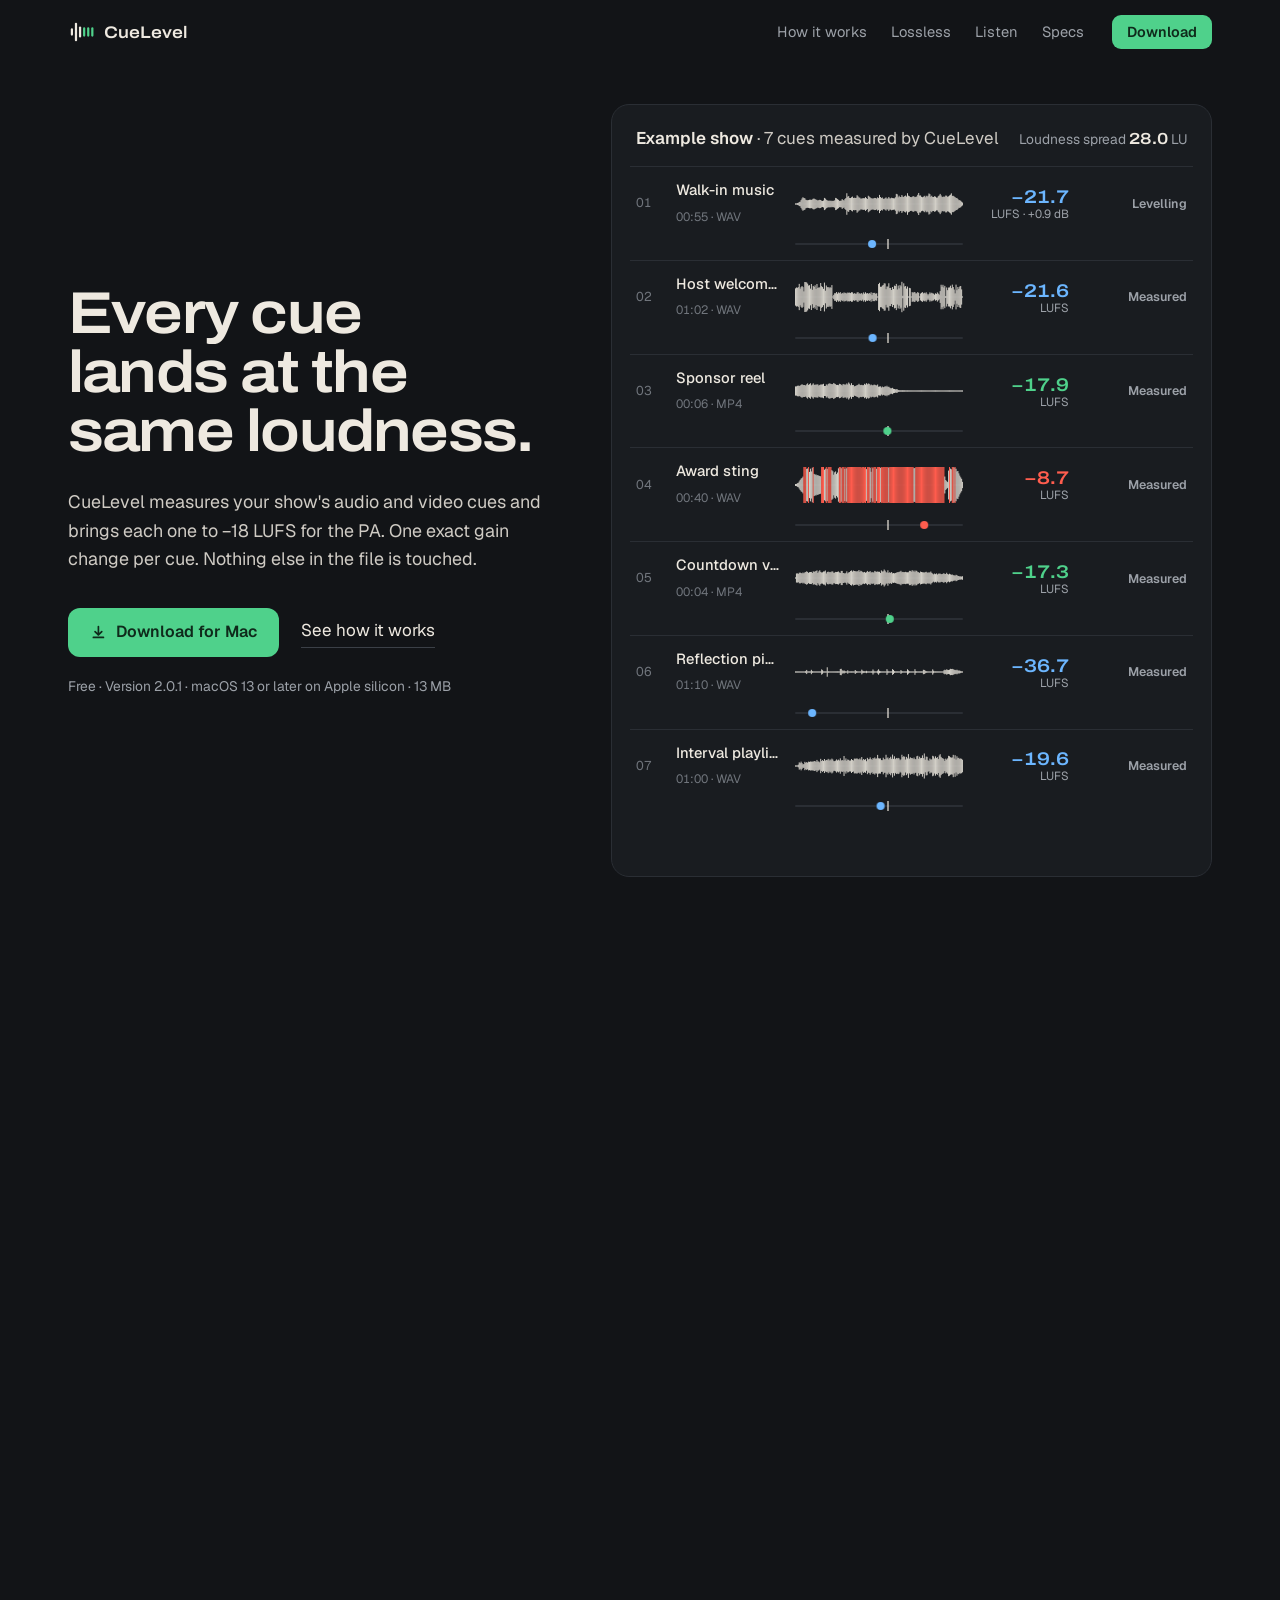
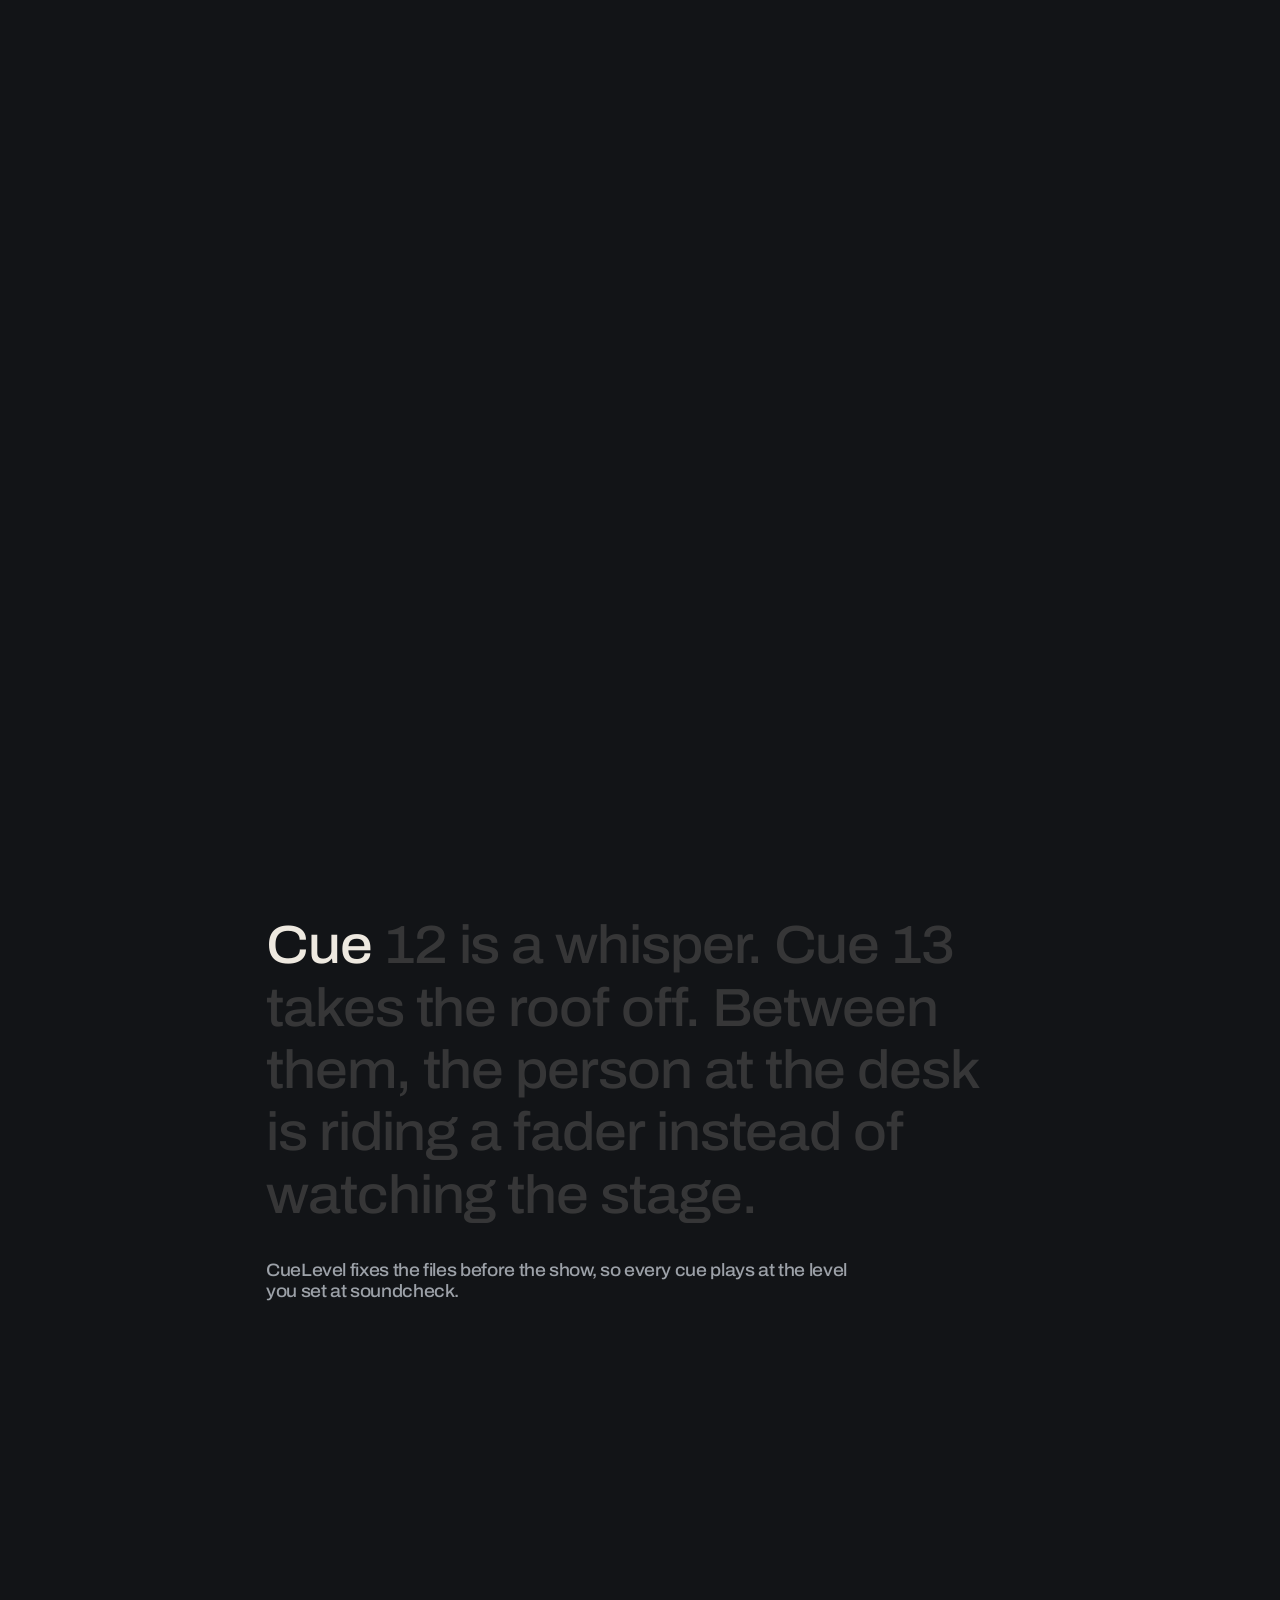
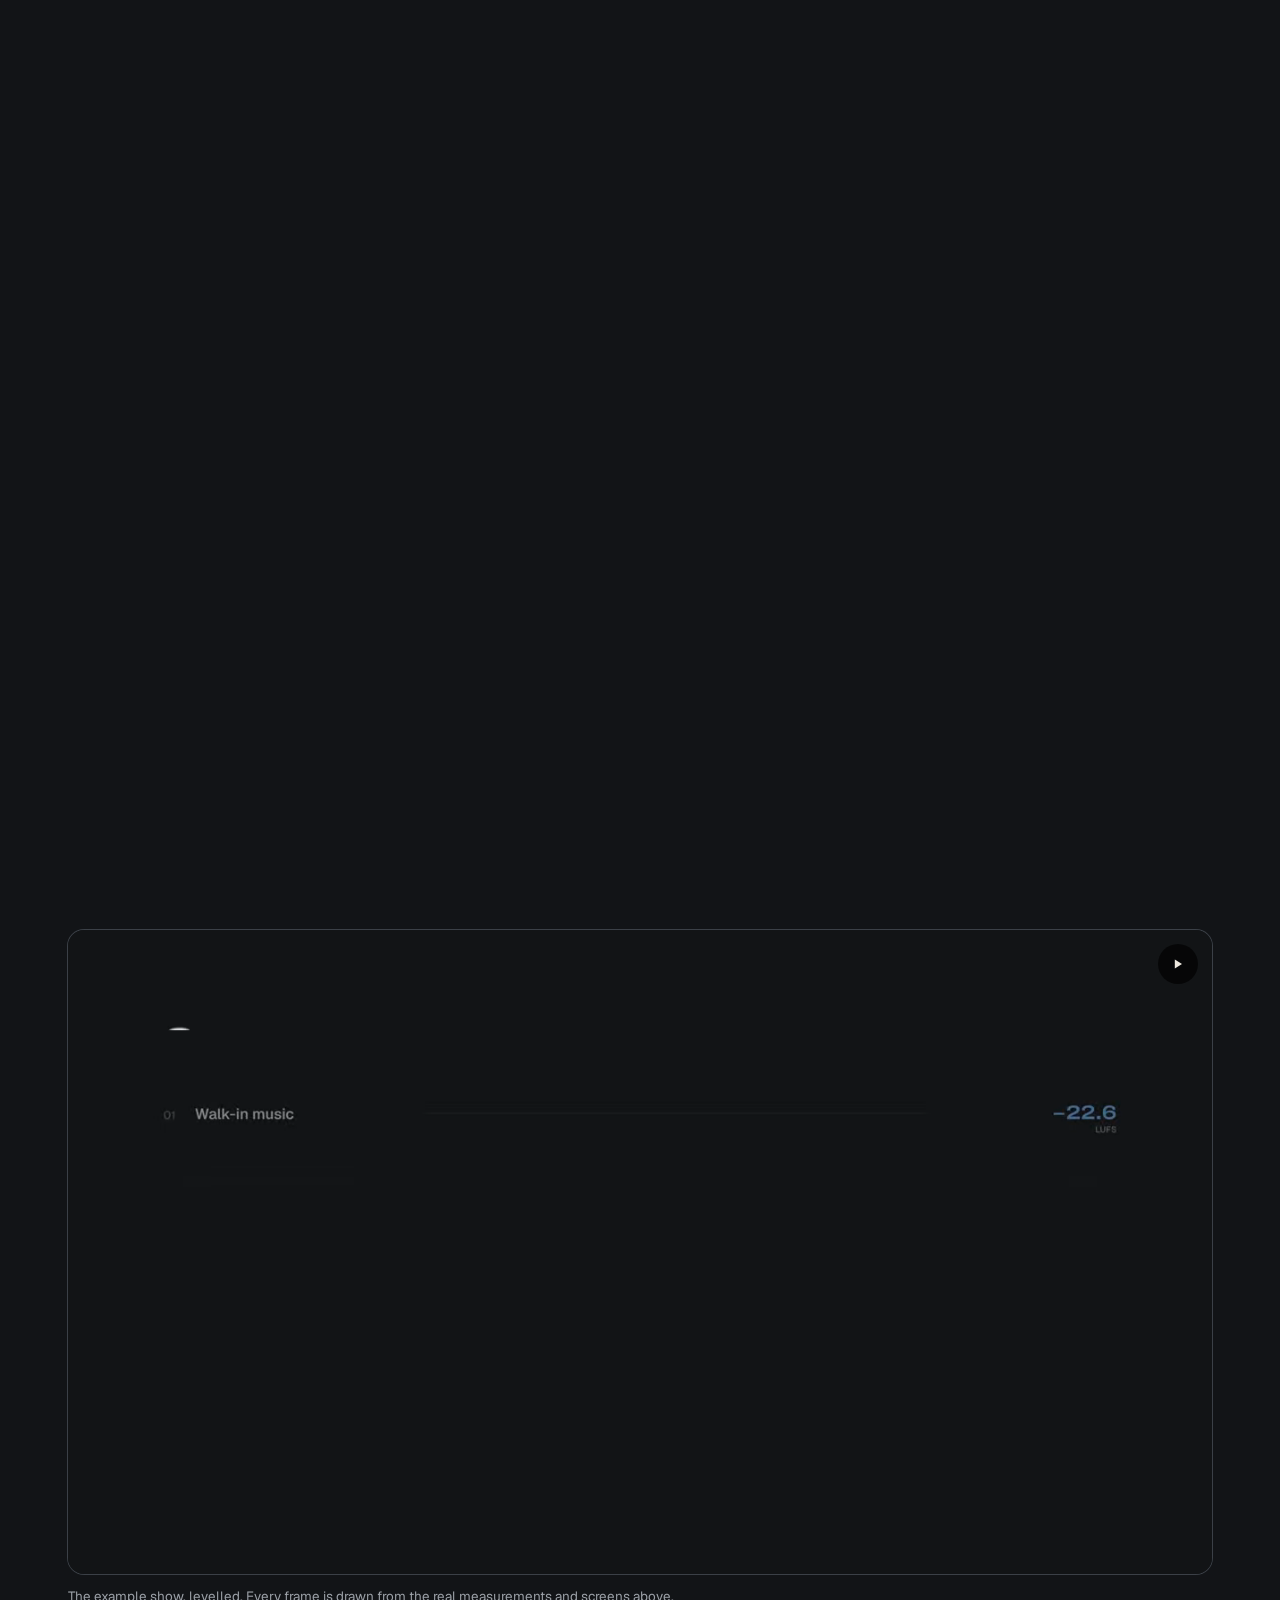
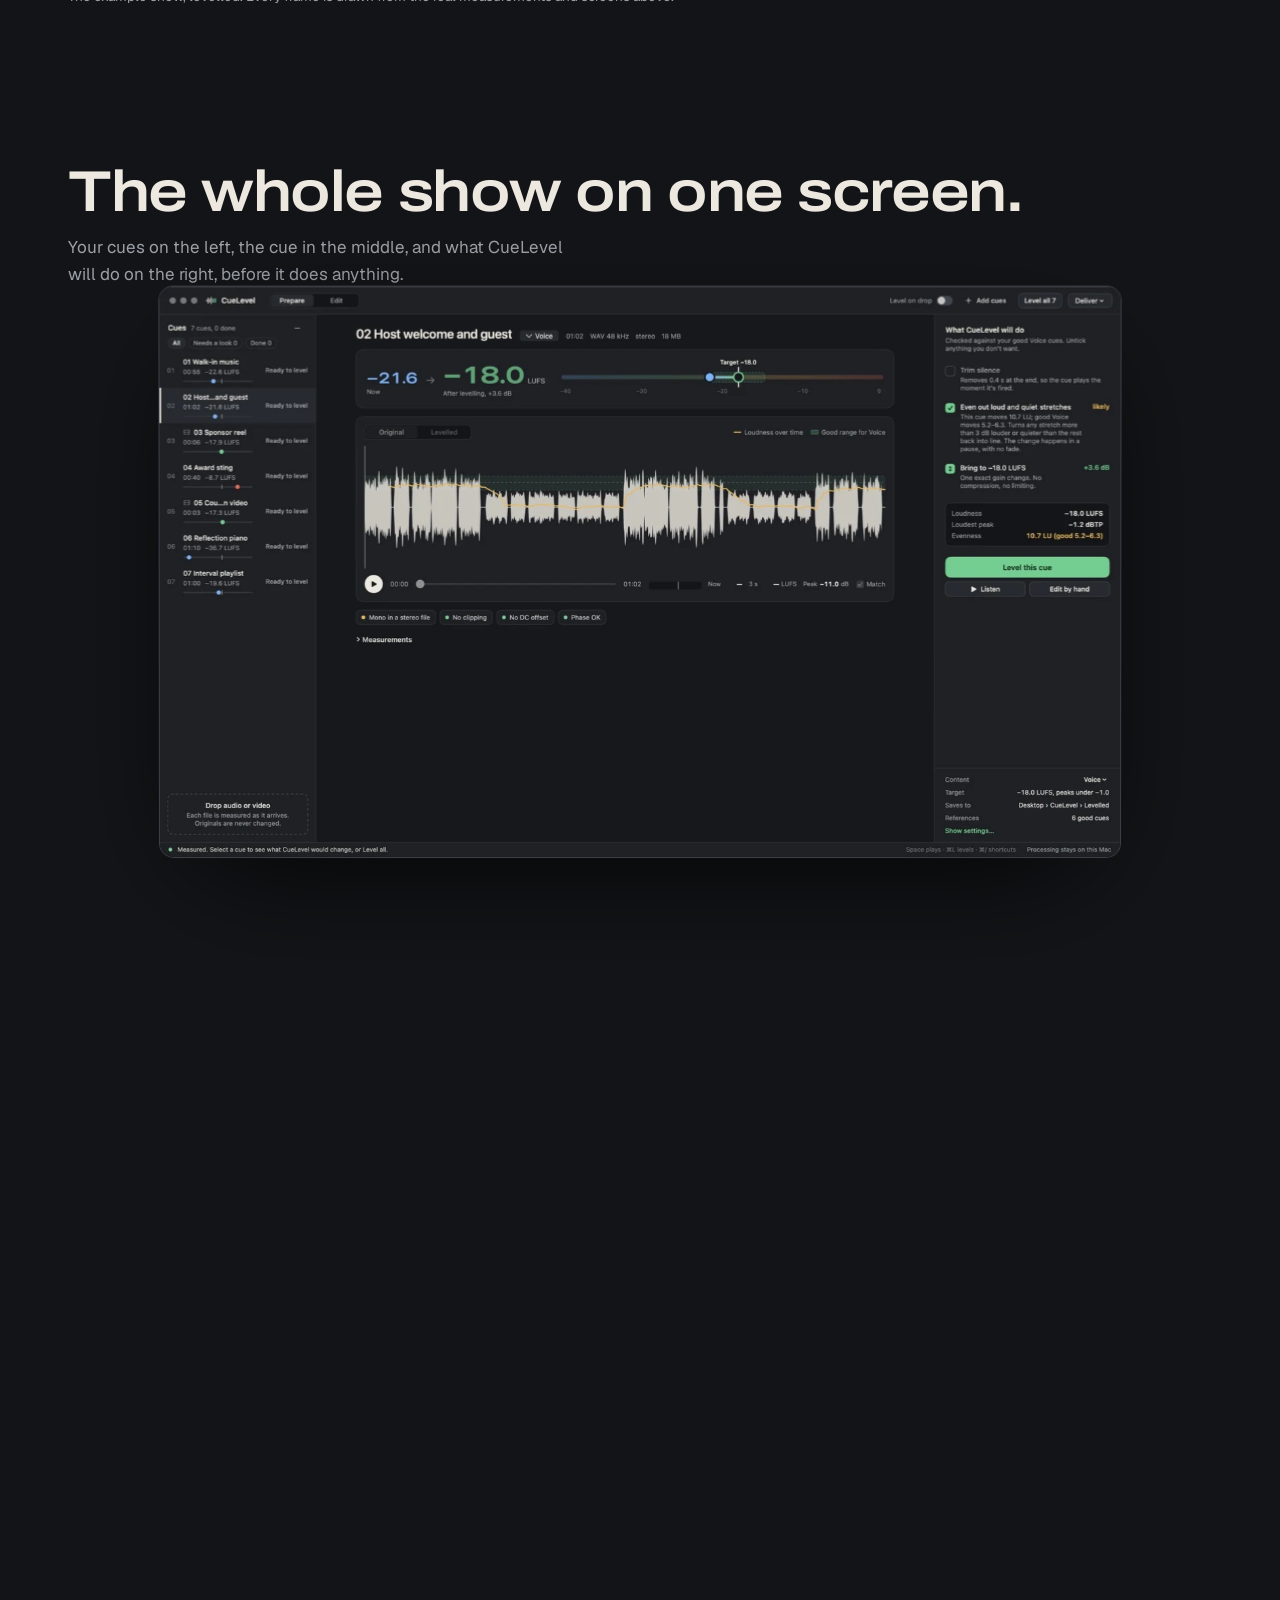
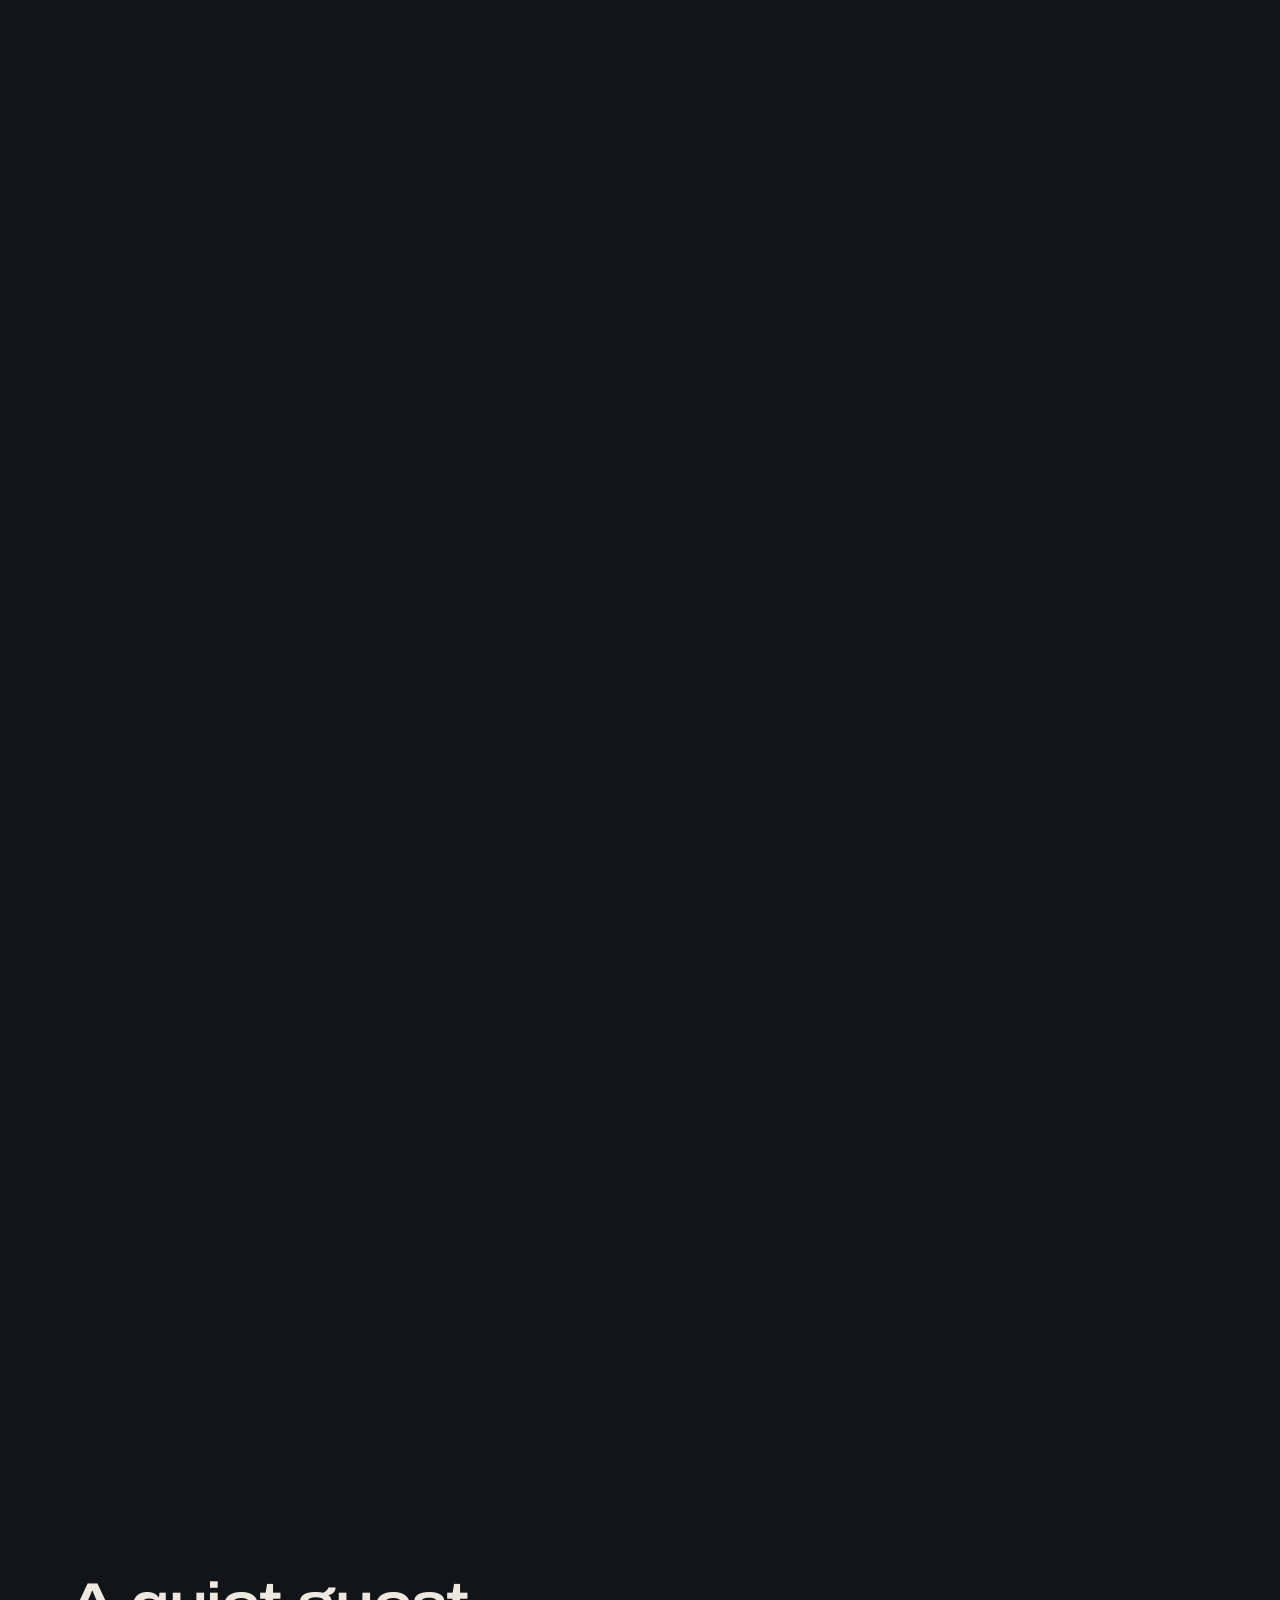
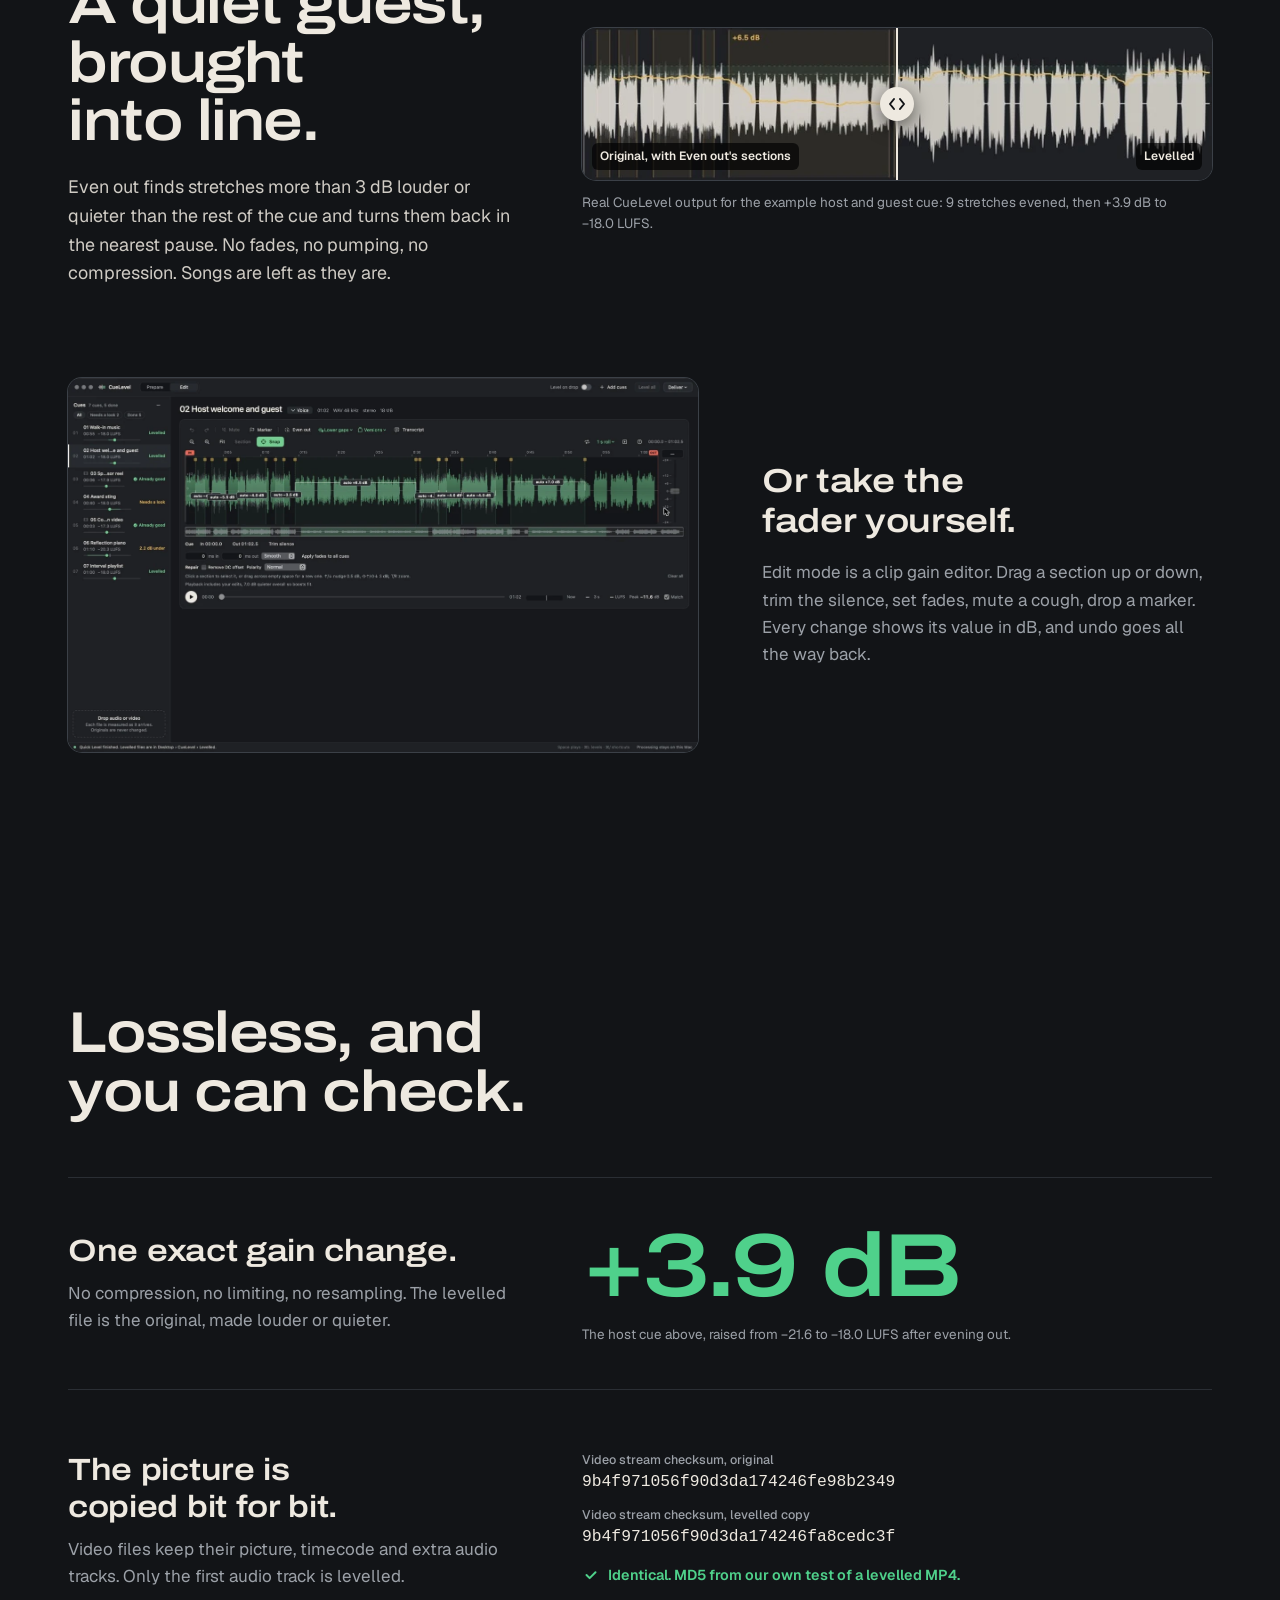
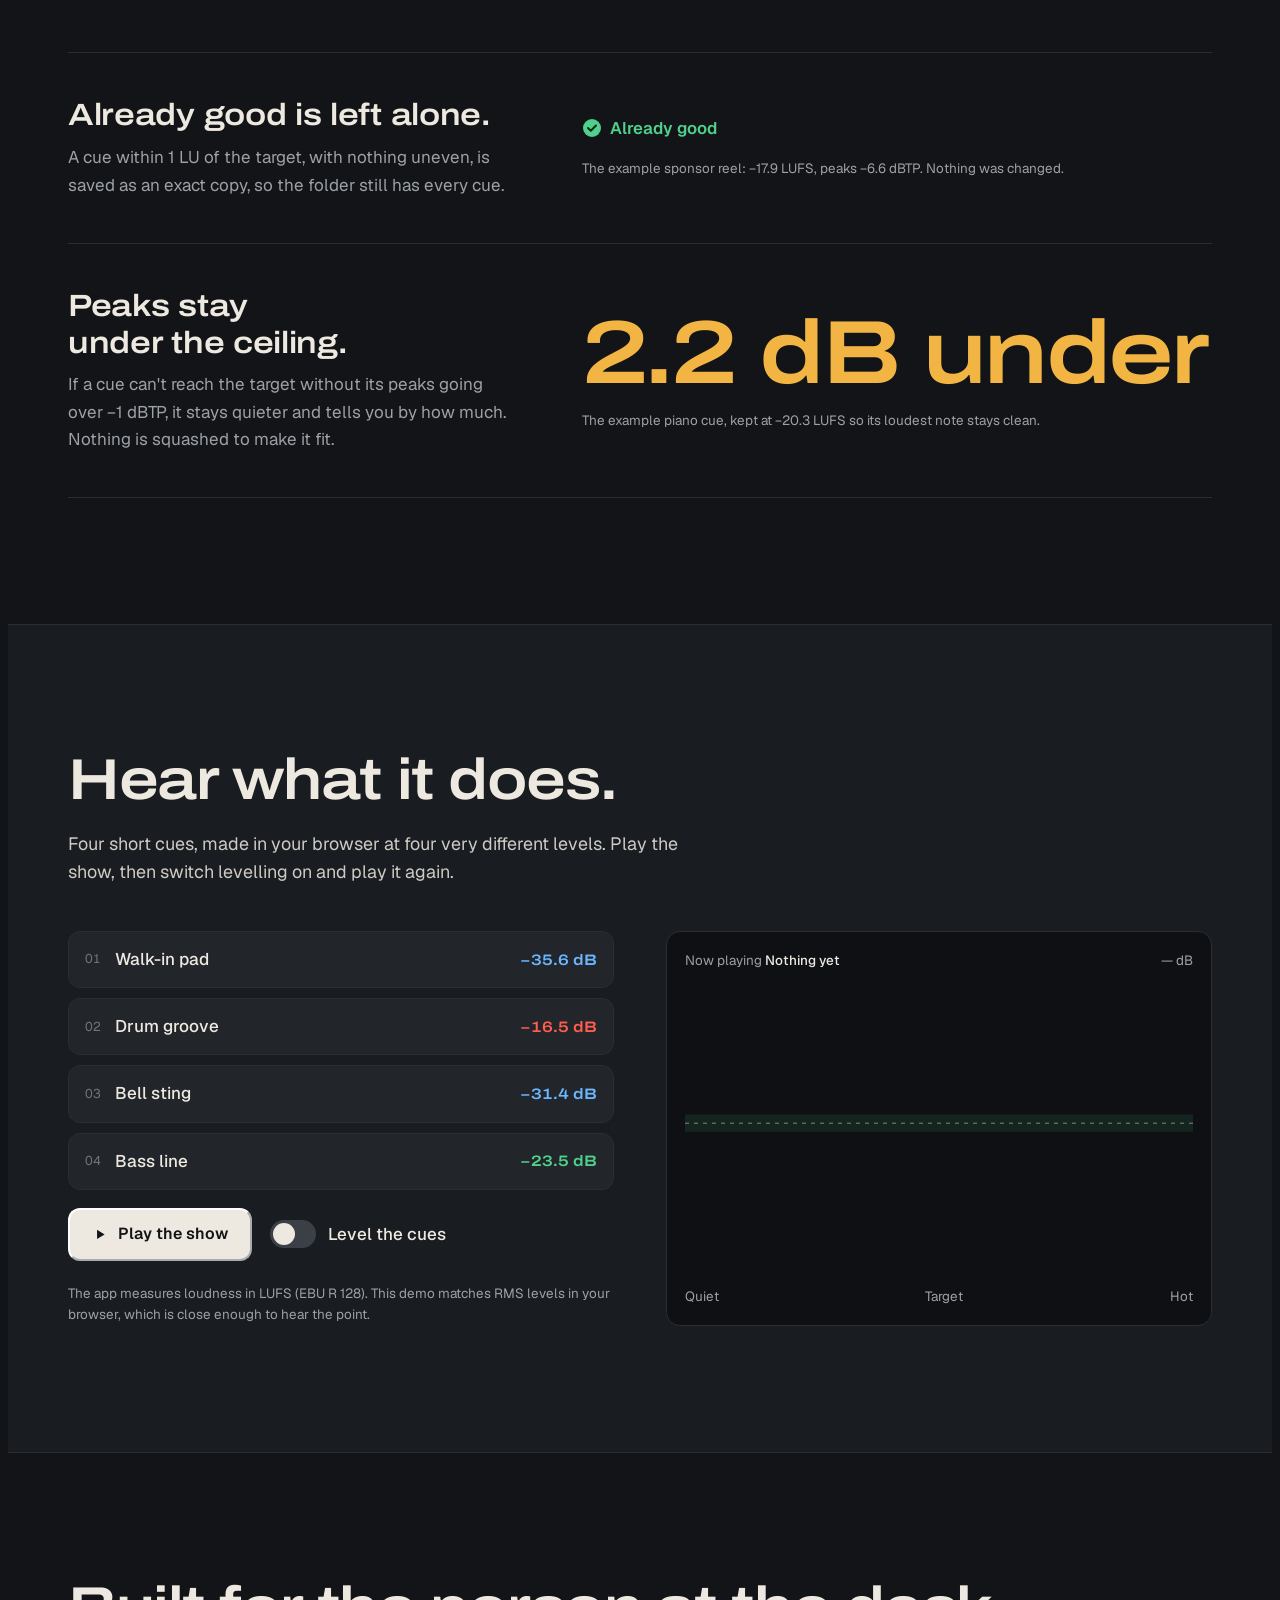
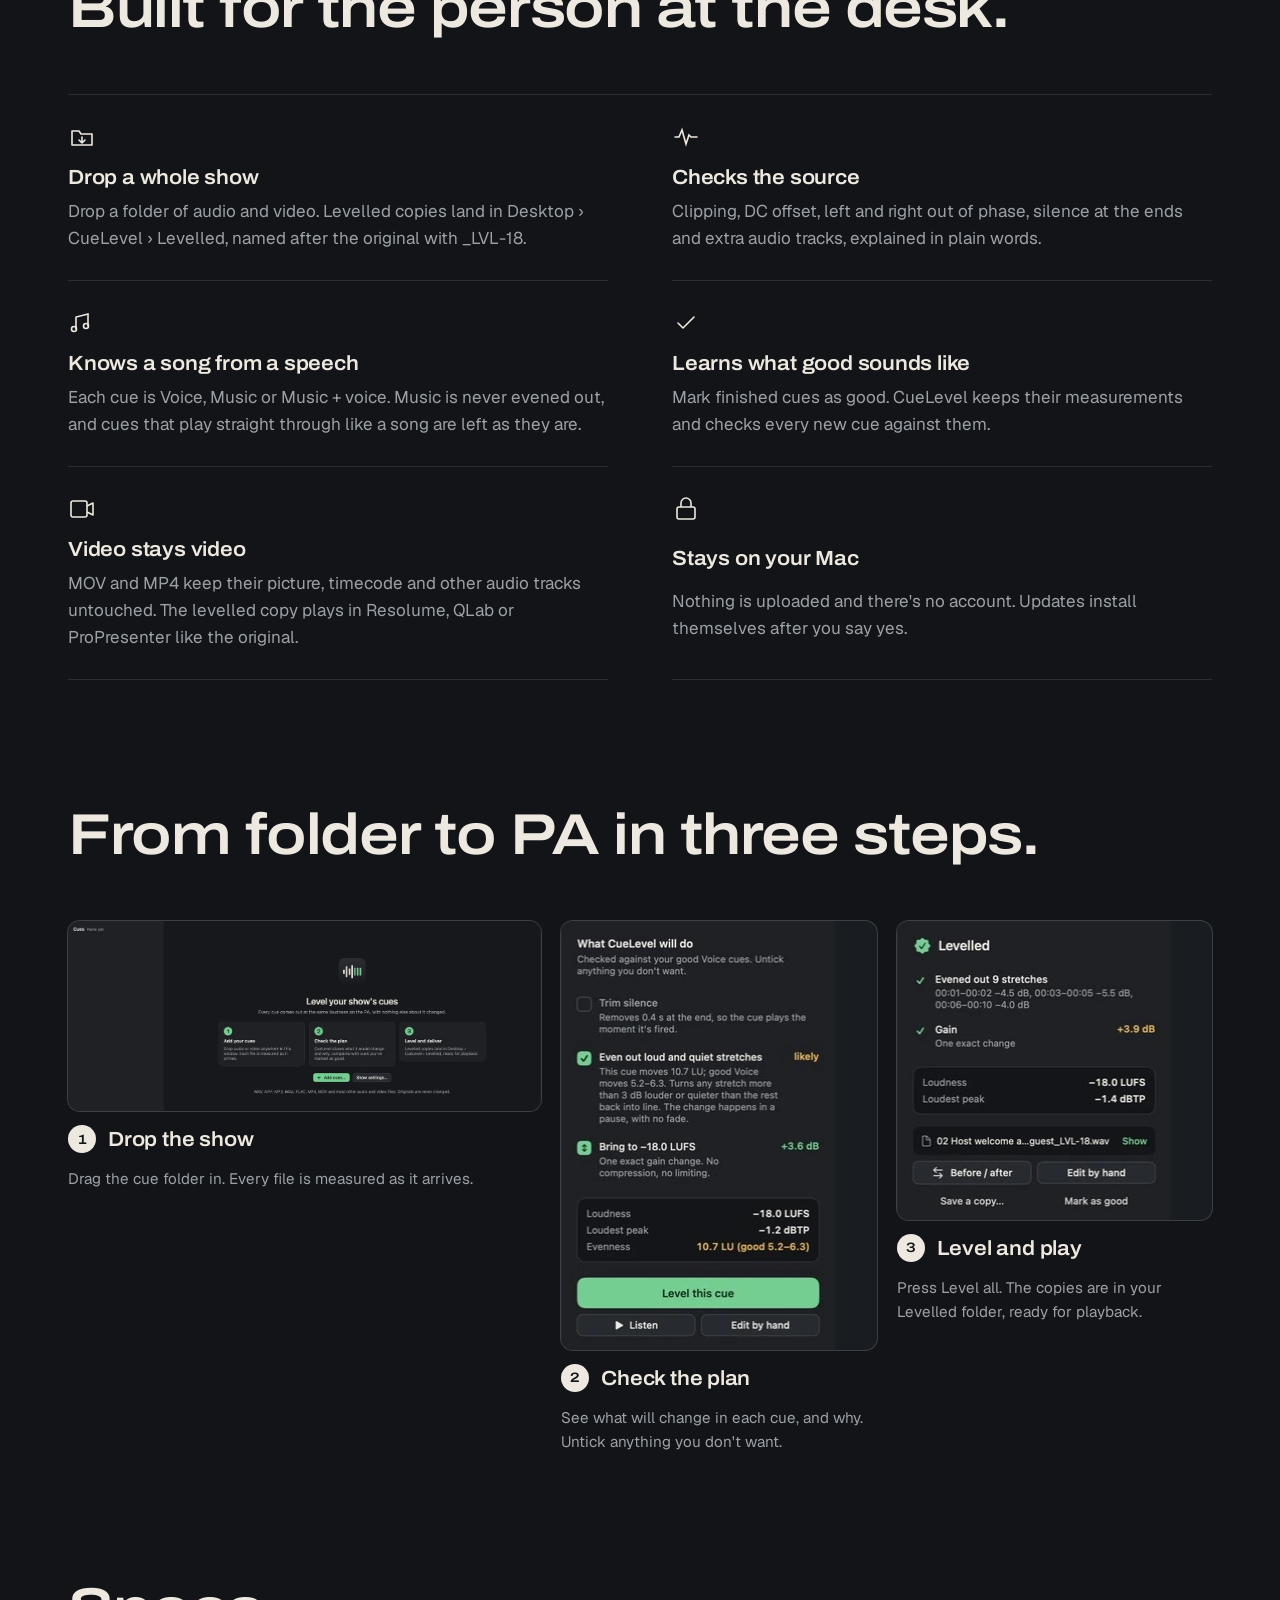
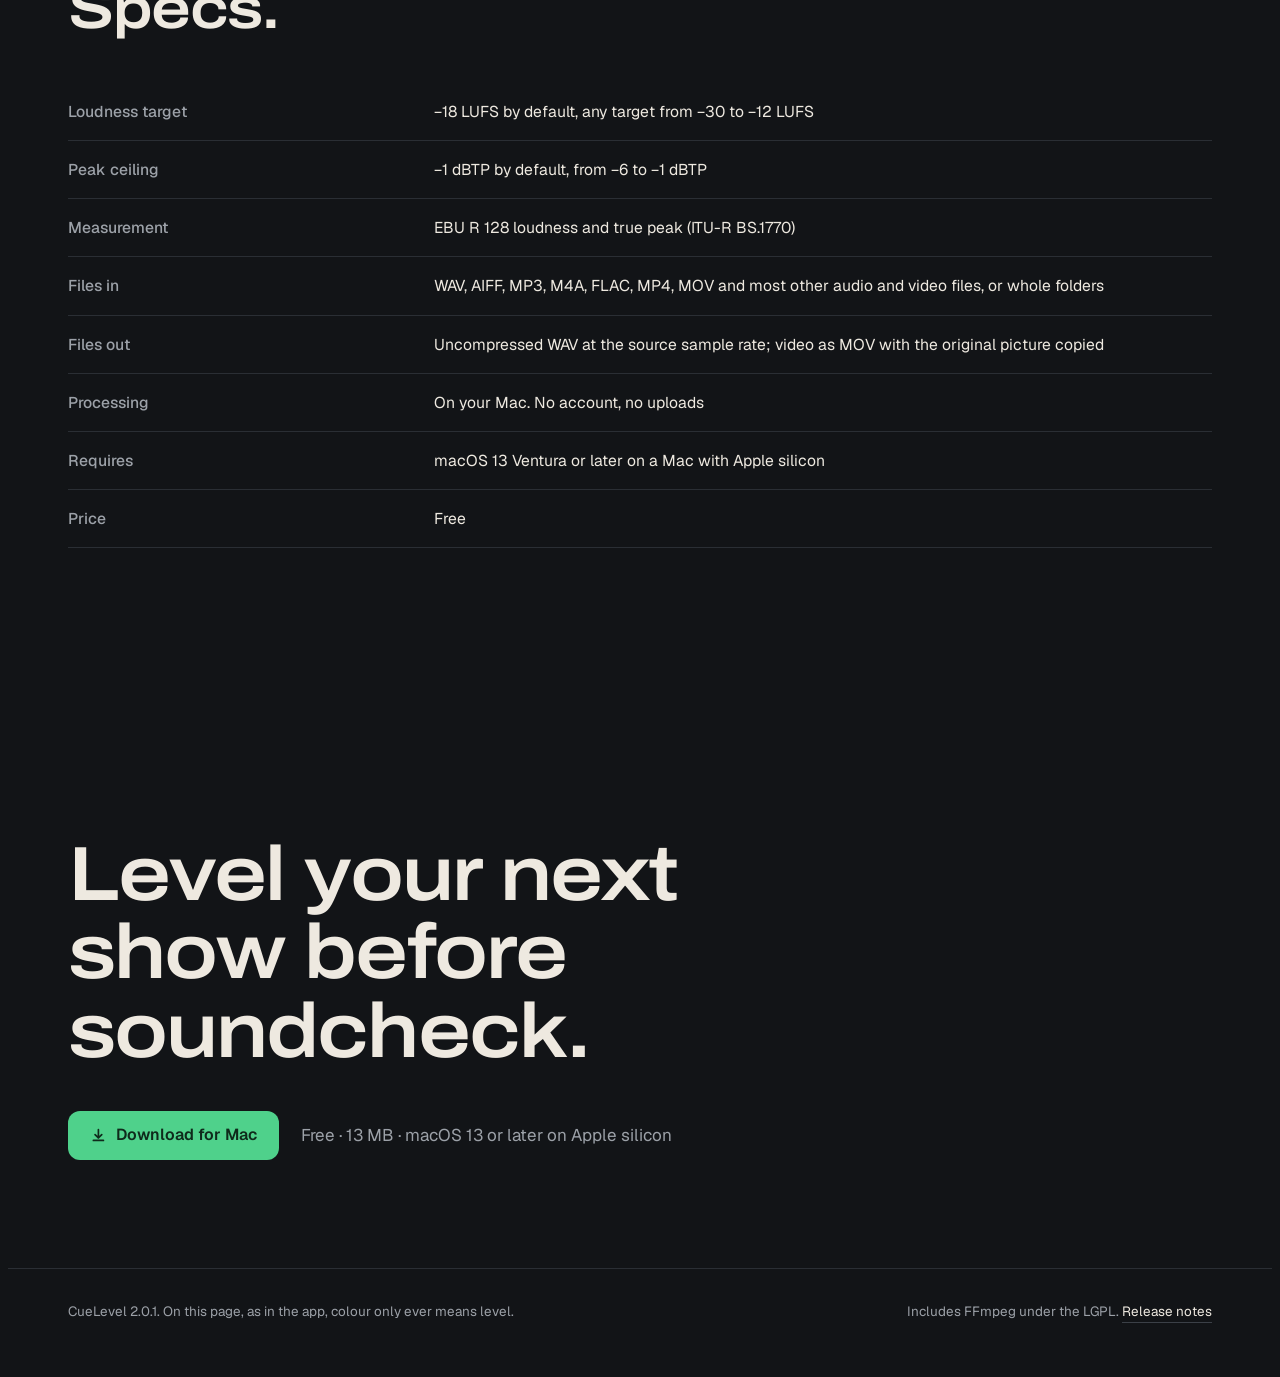
==== commit e15d2bdb: "Website: headline sized to its column (was cut off with the real font); self-host Archivo and Geist " ====
--- a/docs/index.html
+++ b/docs/index.html
@@ -18,9 +18,11 @@
 <meta name="twitter:card" content="summary_large_image">
 <title>CueLevel for Mac</title>
 <meta name="description" content="CueLevel levels a show's audio and video cues to one loudness for the PA, losslessly, on your Mac.">
-<link rel="preconnect" href="https://fonts.googleapis.com">
-<link rel="preconnect" href="https://fonts.gstatic.com" crossorigin>
-<link rel="stylesheet" href="https://fonts.googleapis.com/css2?family=Archivo:wdth,wght@62..125,300..800&family=Geist:wght@300..700&display=swap">
+<link rel="preload" href="fonts/archivo.woff" as="font" type="font/woff" crossorigin>
+<style>
+@font-face{font-family:"Archivo";src:url(fonts/archivo.woff) format("woff");font-weight:100 900;font-stretch:62% 125%;font-display:swap}
+@font-face{font-family:"Geist";src:url(fonts/geist.woff) format("woff");font-weight:100 900;font-display:swap}
+</style>
 <style>
 /* Layout concept: one long graphite stage. The page behaves like CueLevel's own meter: colour only ever means level
    (blue quiet, green on target, amber changed, red hot). Sticky scroll scenes level a real example show. */
@@ -75,7 +77,8 @@
 .hero{position:relative;height:250vh}
 .hero .stage{position:sticky;top:0;min-height:100svh;display:grid;align-items:center;padding-block:96px 40px}
 .hero-grid{display:grid;grid-template-columns:minmax(0,5.4fr) minmax(0,6.6fr);gap:clamp(28px,4vw,64px);align-items:center}
-.hero h1{font-size:clamp(2.5rem,4.7vw,4.7rem);line-height:.96;letter-spacing:-.035em;font-stretch:122%;font-weight:640}
+.hero-copy{container-type:inline-size;min-width:0}
+.hero h1{font-size:clamp(2.2rem,4.7vw,4.7rem);font-size:min(4.7rem,12cqi);line-height:.96;letter-spacing:-.03em;font-stretch:112%;font-weight:640}
 .hero h1 .line{display:block;overflow:hidden;padding-bottom:.04em;white-space:nowrap}
 .hero h1 .line>span{display:block}
 .hero .lede{margin-top:26px}
@@ -286,7 +289,7 @@
   <section class="hero" id="hero" aria-label="CueLevel">
     <div class="stage">
       <div class="wrap hero-grid">
-        <div>
+        <div class="hero-copy">
           <h1><span class="line mask"><span>Every cue</span></span><span class="line mask"><span>lands at the</span></span><span class="line mask"><span>same loudness.</span></span></h1>
           <p class="lede rv">CueLevel measures your show's audio and video cues and brings each one to −18&nbsp;LUFS for the PA. One exact gain change per cue. Nothing else in the file is touched.</p>
           <div class="cta-row rv">
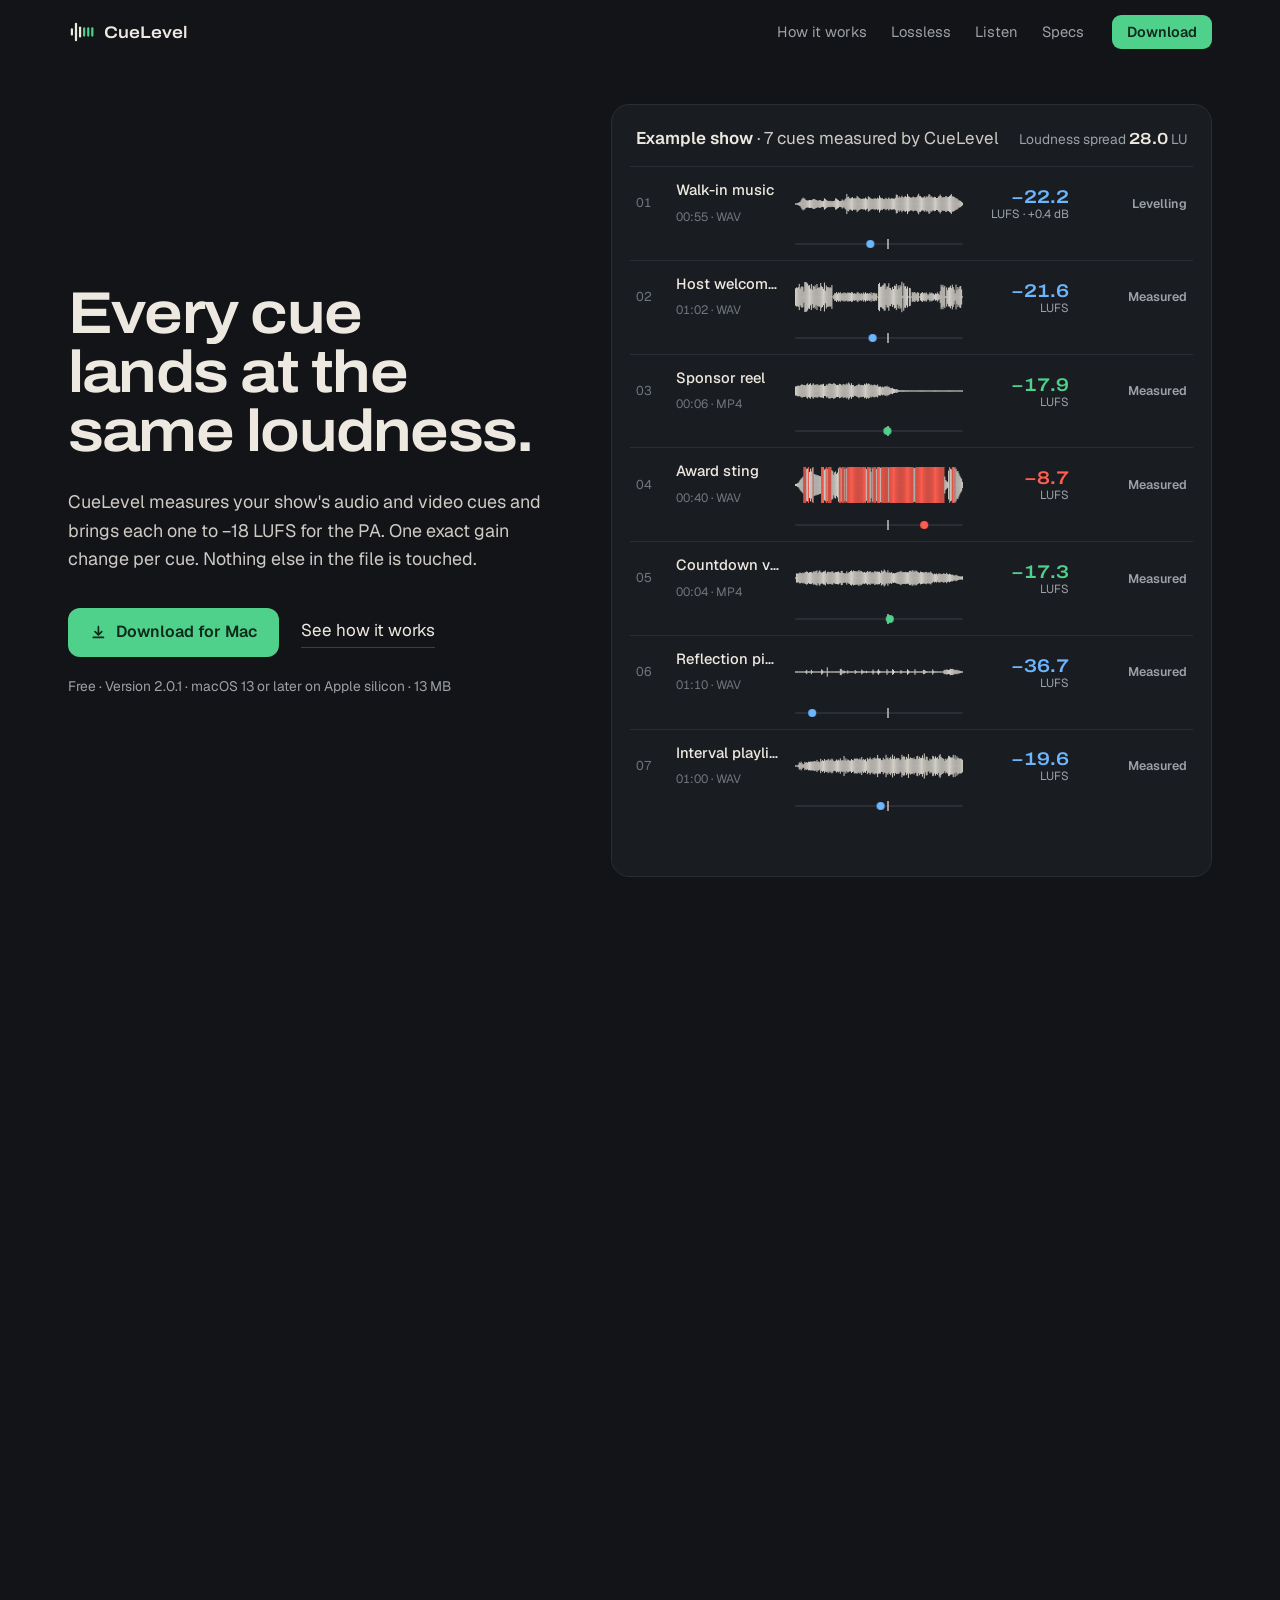
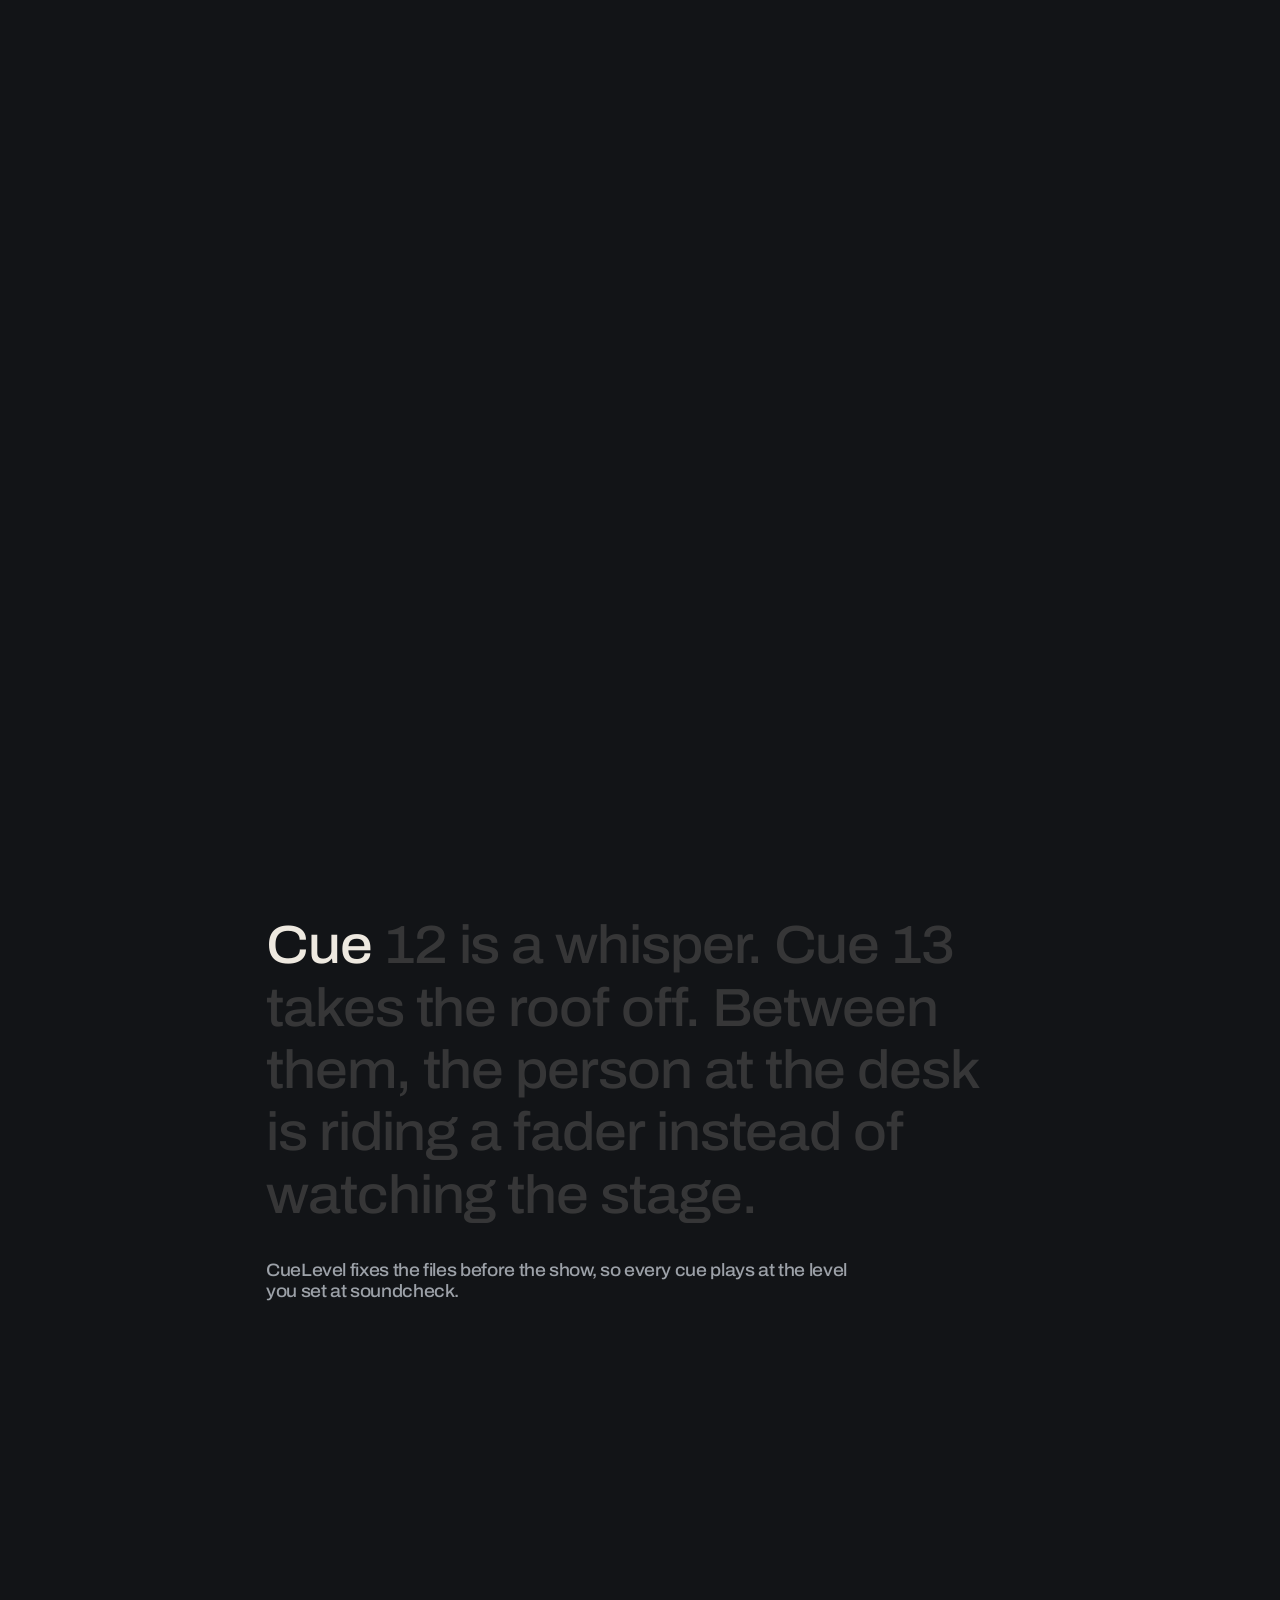
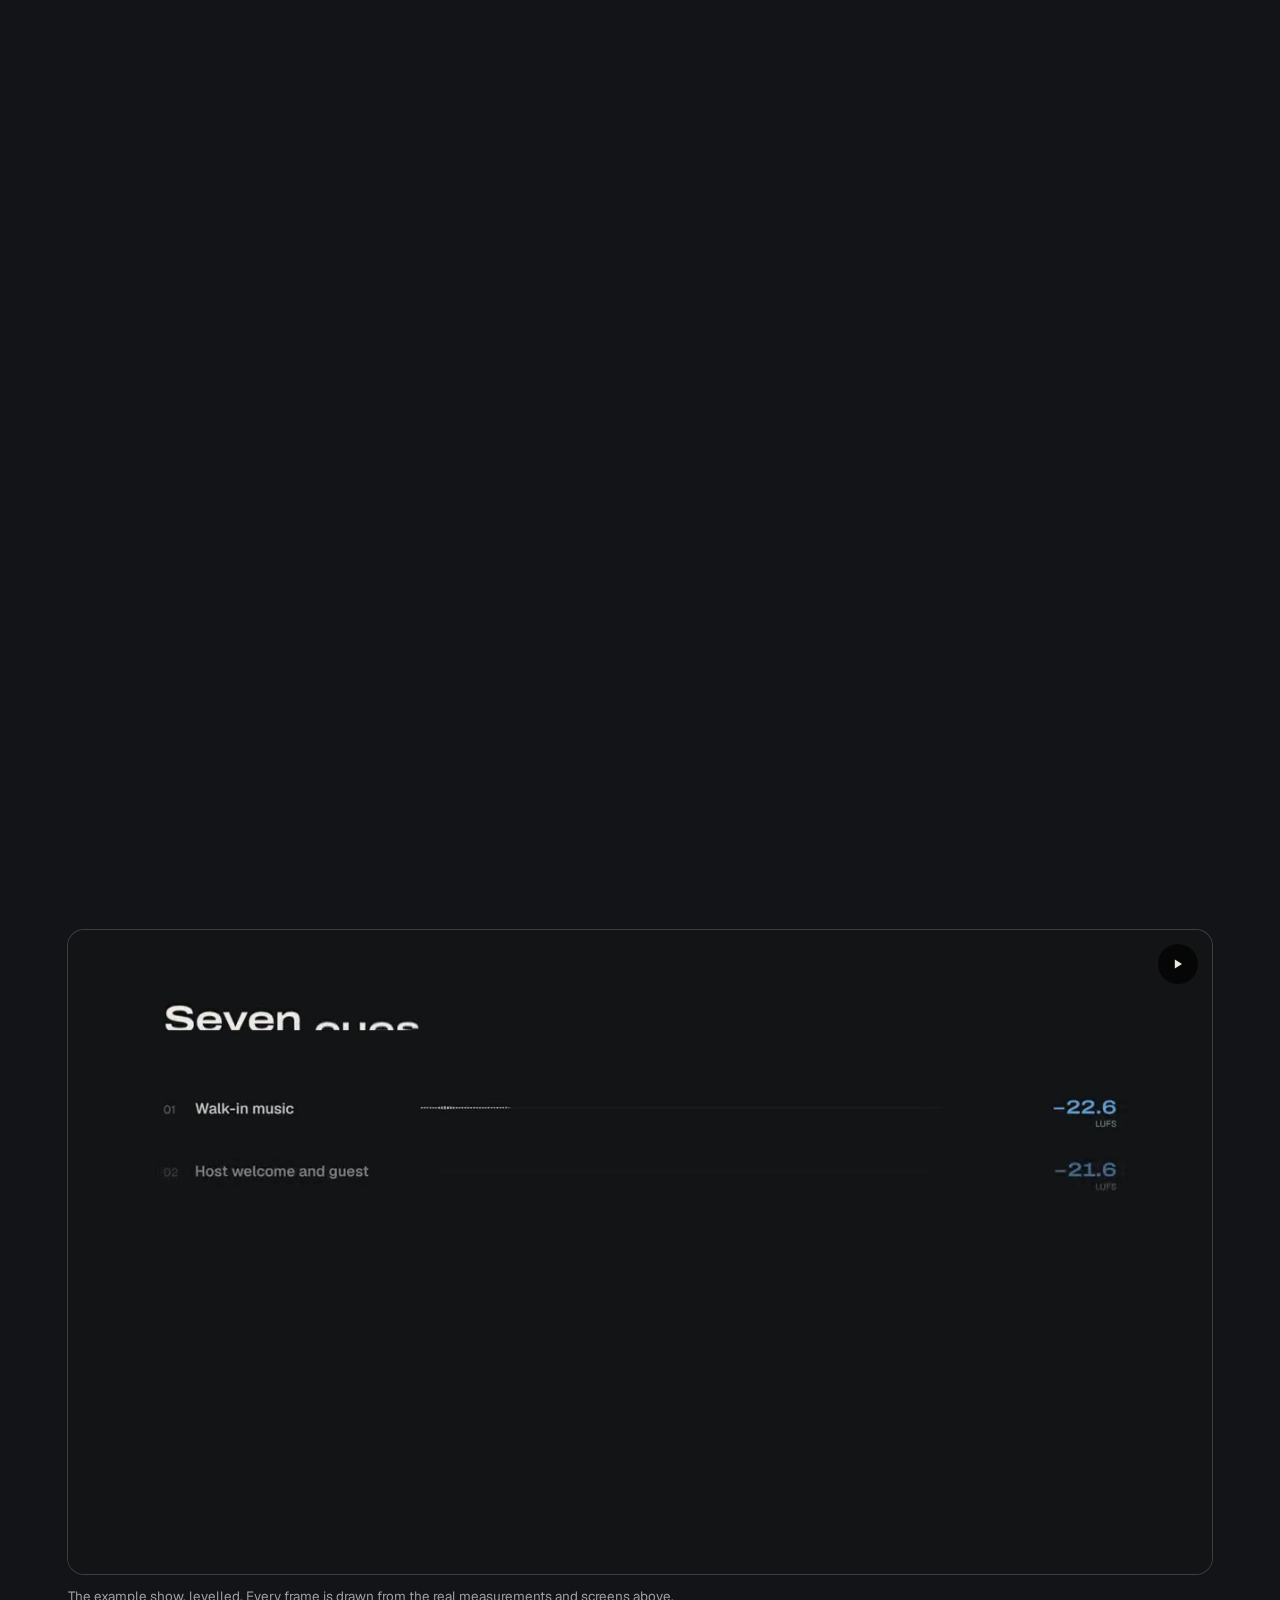
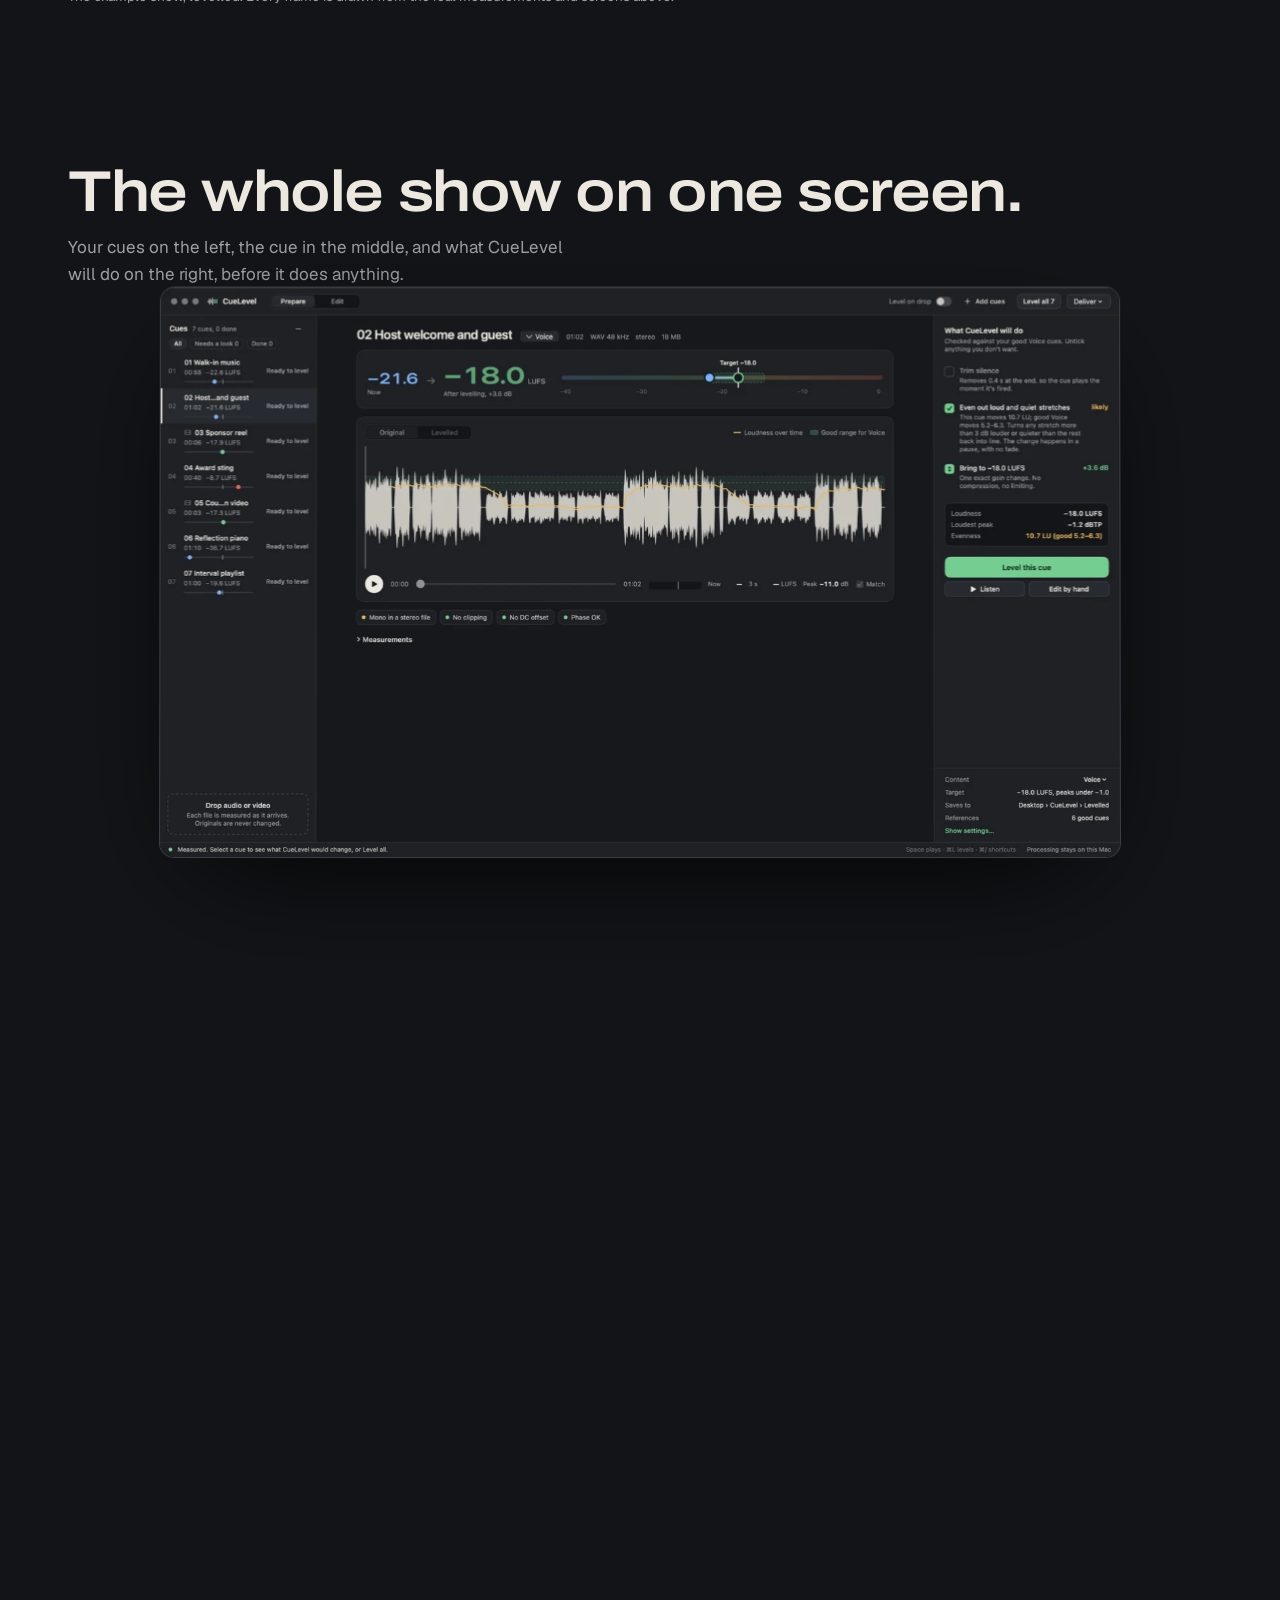
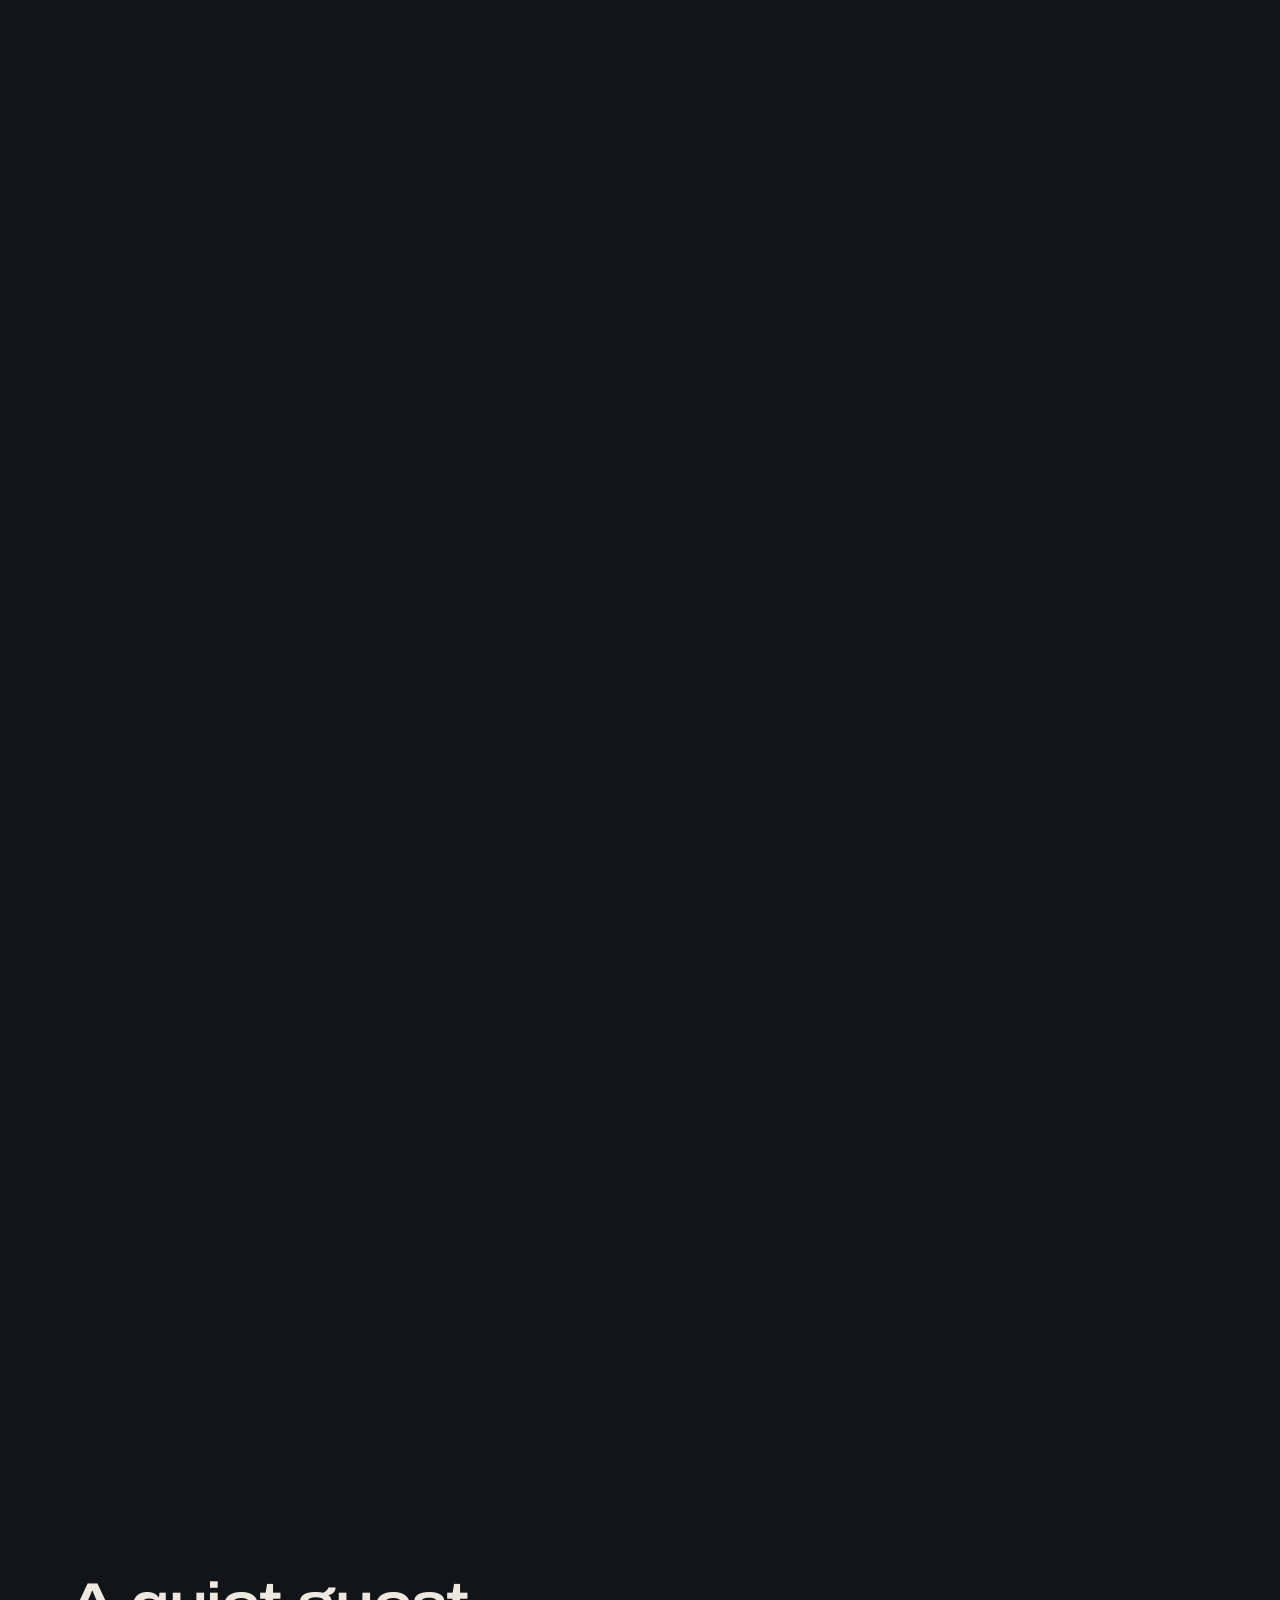
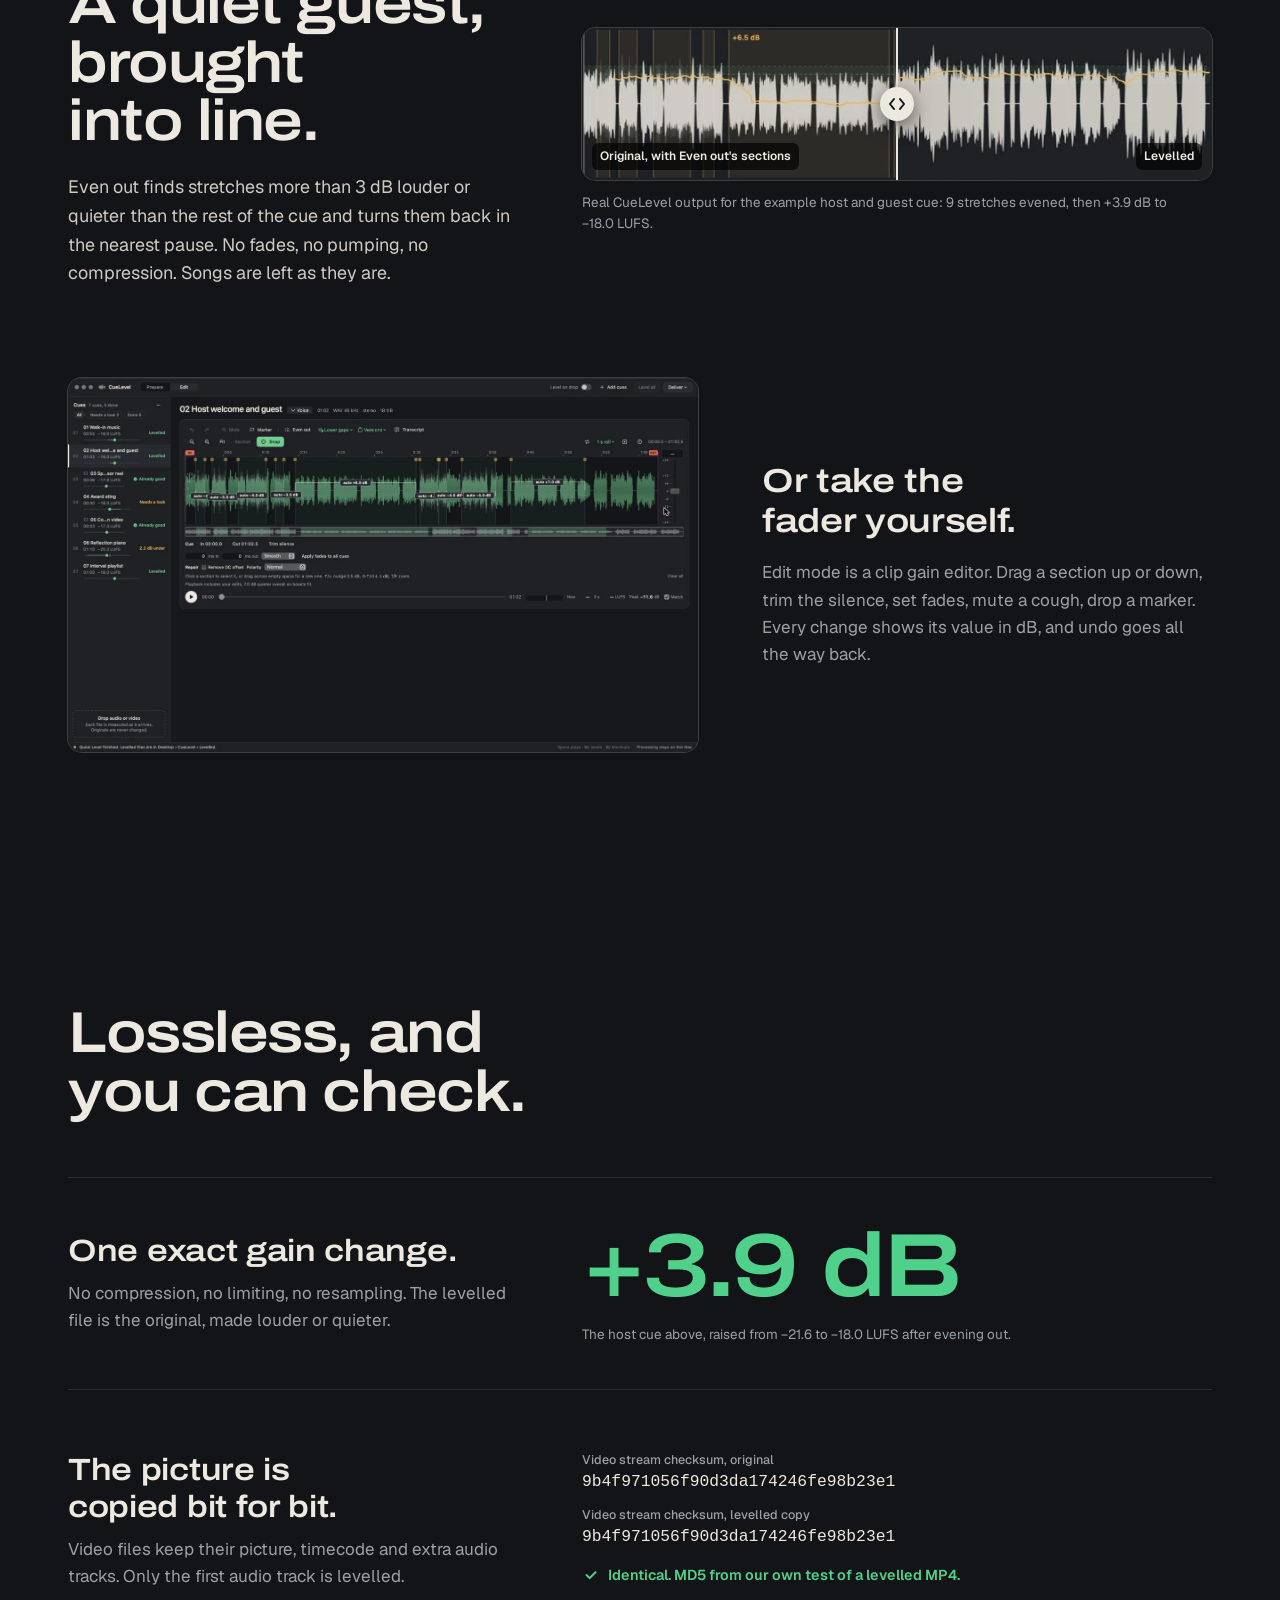
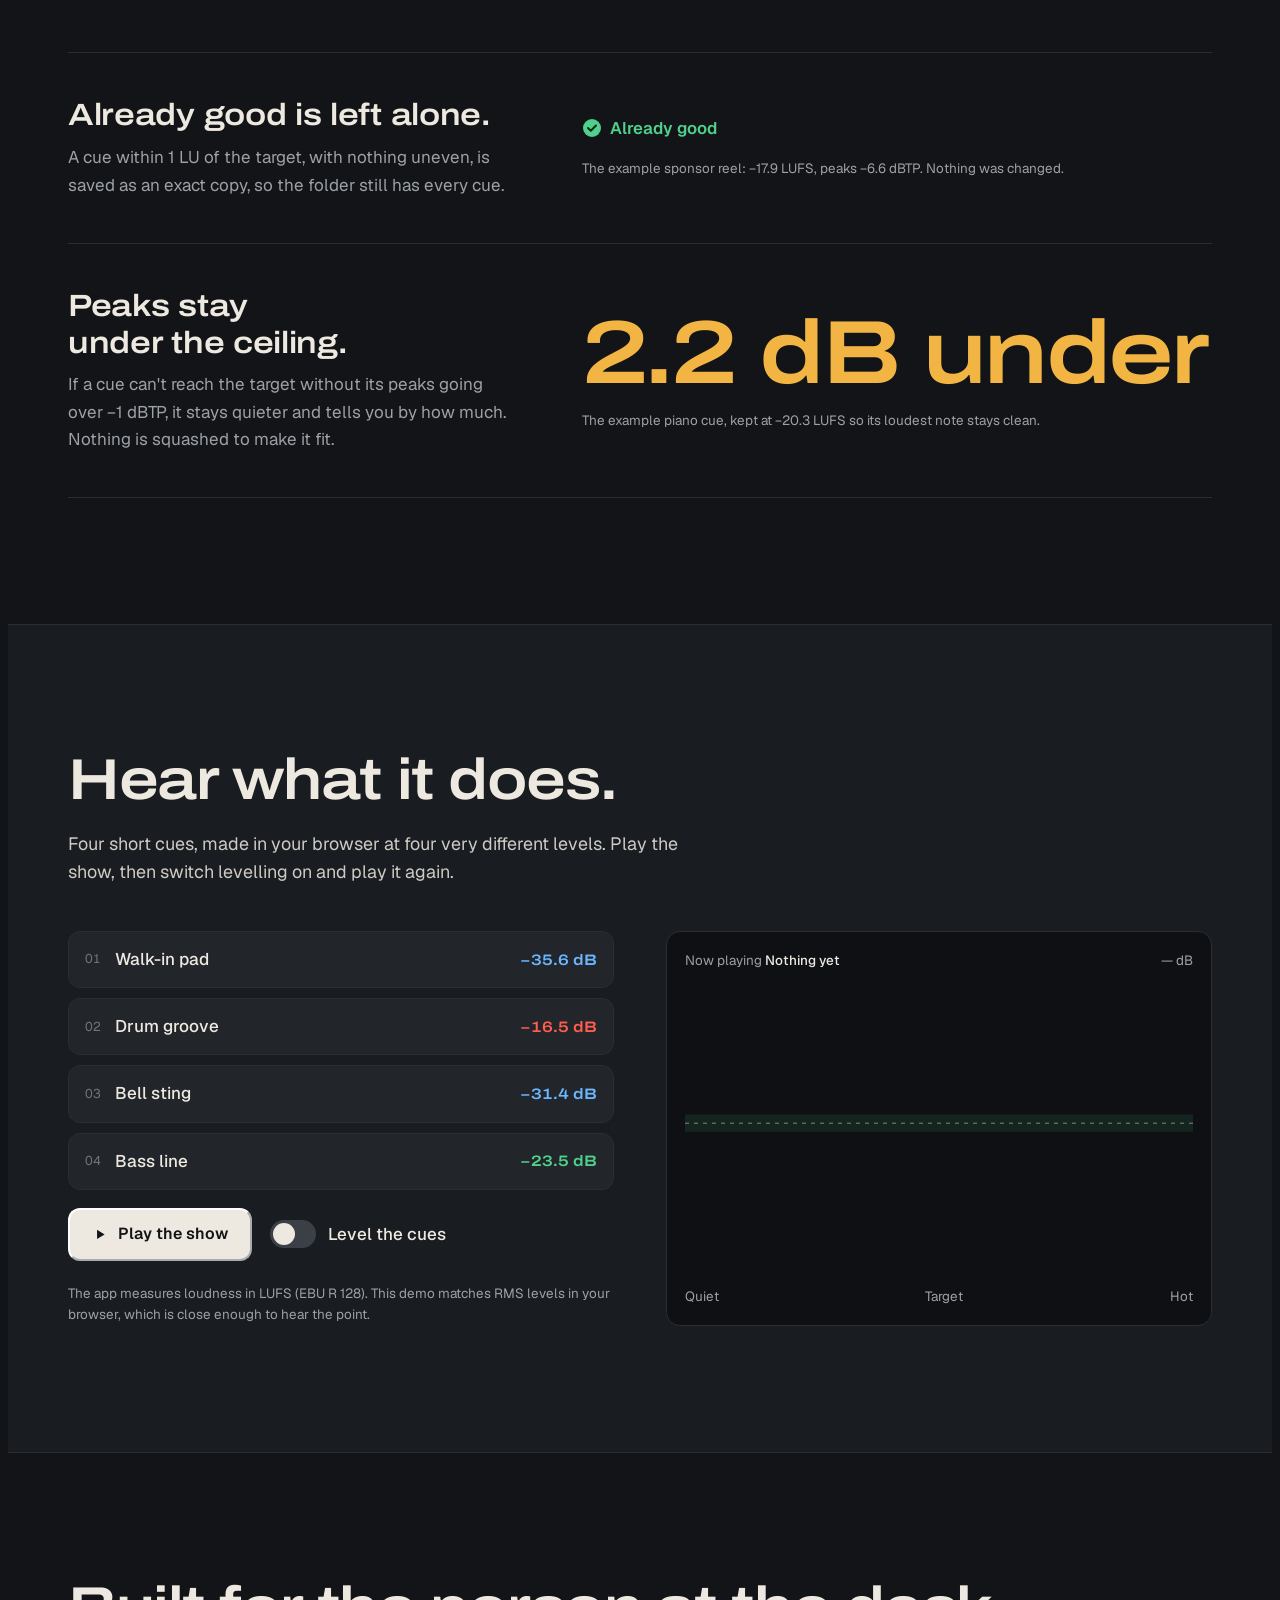
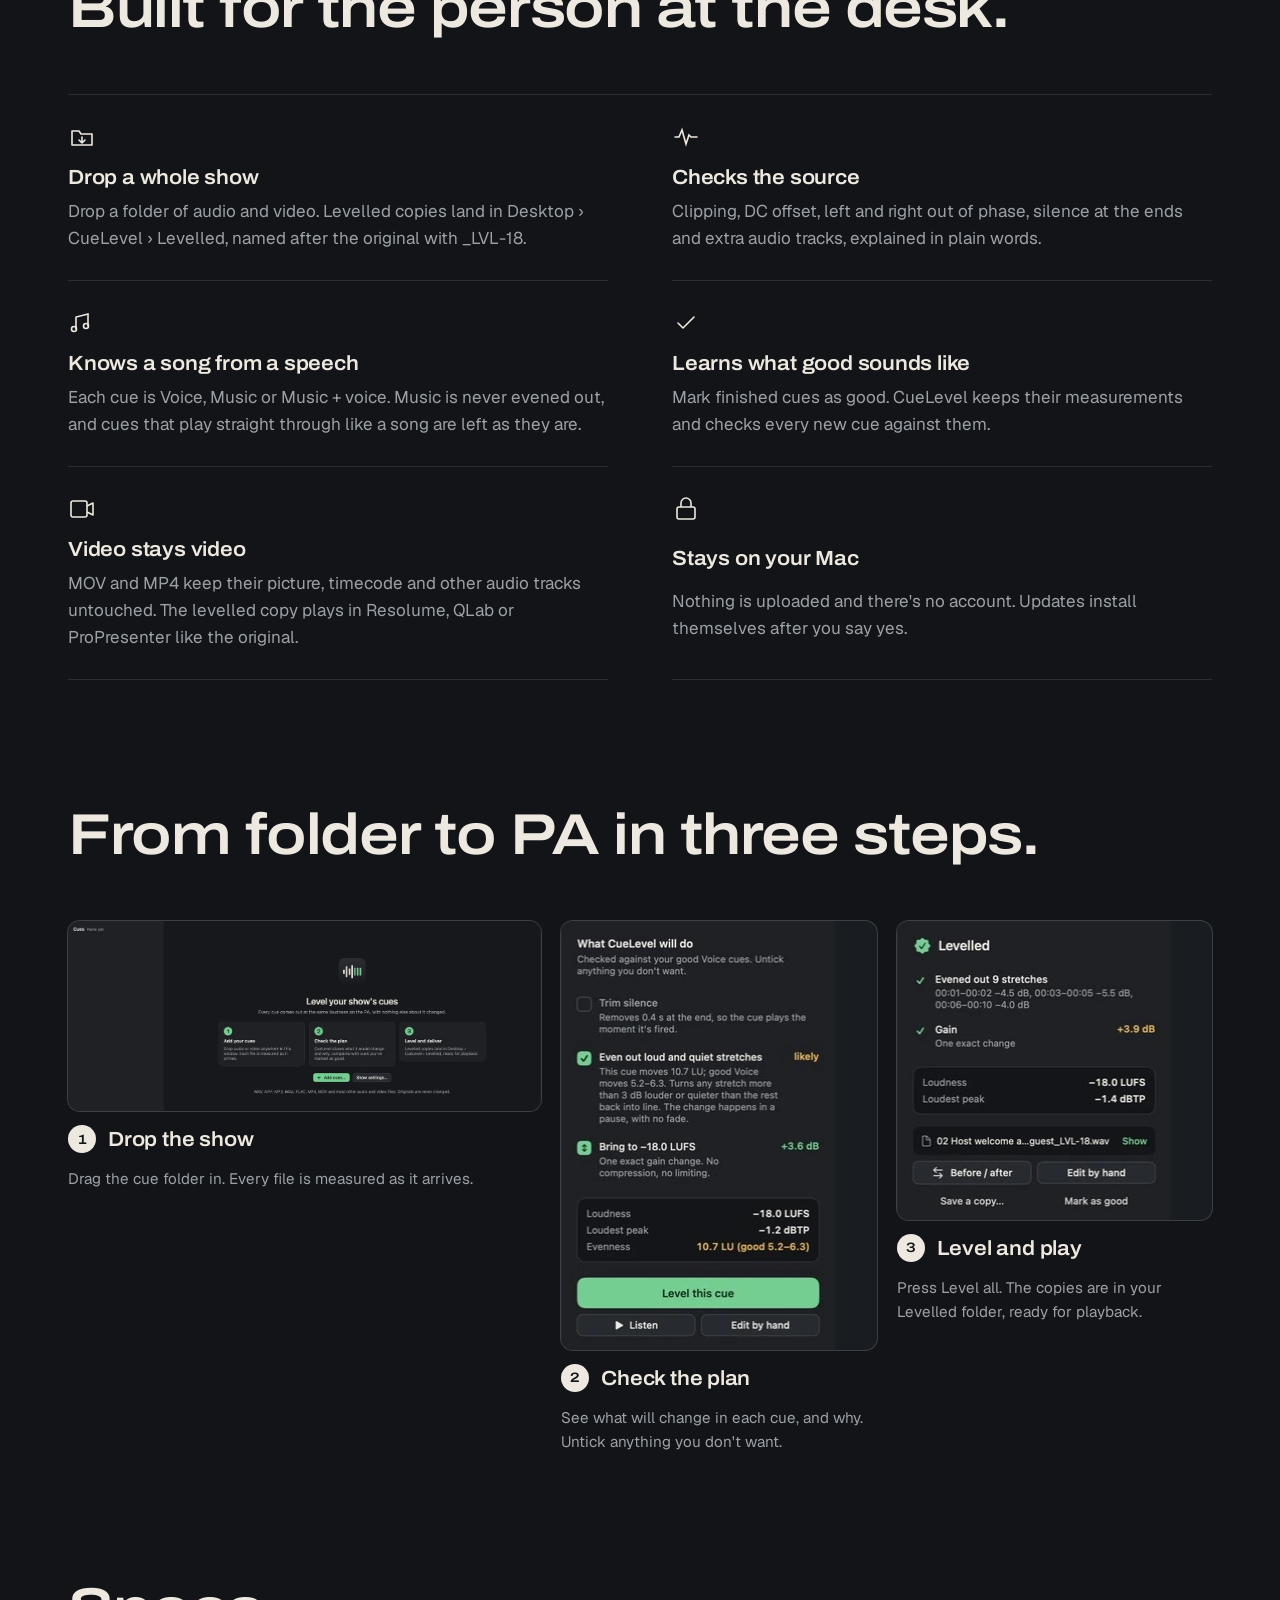
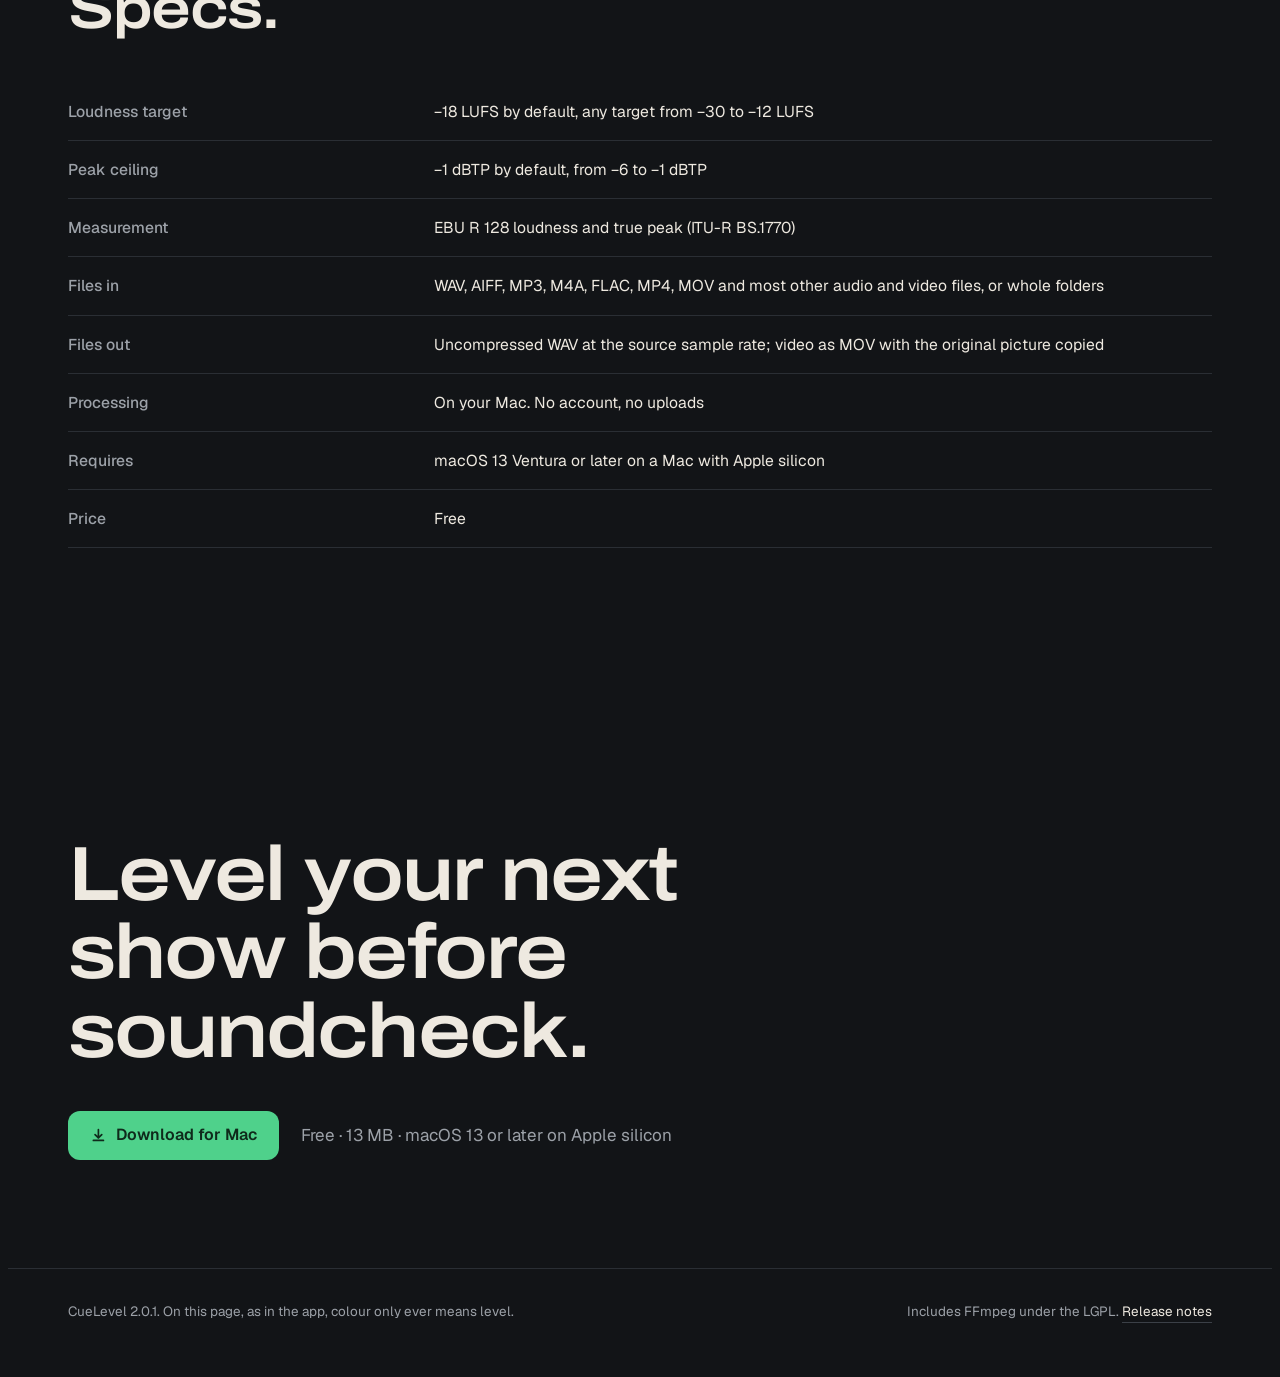
==== commit 3d3b0a06: "Website: Download buttons fetch the latest DMG directly (read from appcast.json) Co-Authored-By: Cla" ====
--- a/docs/index.html
+++ b/docs/index.html
@@ -281,7 +281,7 @@
       CueLevel
     </a>
     <nav aria-label="Sections"><a href="#how">How it works</a><a href="#lossless">Lossless</a><a href="#listen">Listen</a><a href="#specs">Specs</a></nav>
-    <a class="btn btn-primary" href="https://github.com/chugs024/cuelevel-updates/releases/latest" rel="noopener">Download</a>
+    <a class="btn btn-primary" href="https://github.com/chugs024/cuelevel-updates/releases/download/v2.0.1/CueLevel-2.0.1.dmg" data-dl download rel="noopener">Download</a>
   </div>
 </header>
 
@@ -293,12 +293,12 @@
           <h1><span class="line mask"><span>Every cue</span></span><span class="line mask"><span>lands at the</span></span><span class="line mask"><span>same loudness.</span></span></h1>
           <p class="lede rv">CueLevel measures your show's audio and video cues and brings each one to −18&nbsp;LUFS for the PA. One exact gain change per cue. Nothing else in the file is touched.</p>
           <div class="cta-row rv">
-            <a class="btn btn-primary" href="https://github.com/chugs024/cuelevel-updates/releases/latest" rel="noopener">
+            <a class="btn btn-primary" href="https://github.com/chugs024/cuelevel-updates/releases/download/v2.0.1/CueLevel-2.0.1.dmg" data-dl download rel="noopener">
               <svg viewBox="0 0 20 20" fill="none" aria-hidden="true"><path d="M10 3v10m0 0 4-4m-4 4-4-4M4 16h12" stroke="currentColor" stroke-width="2" stroke-linecap="round" stroke-linejoin="round"/></svg>
               Download for Mac</a>
             <a class="link" href="#how">See how it works</a>
           </div>
-          <p class="meta rv">Free · Version 2.0.1 · macOS 13 or later on Apple silicon · 13 MB</p>
+          <p class="meta rv">Free · Version <span data-ver>2.0.1</span> · macOS 13 or later on Apple silicon · <span data-size>13 MB</span></p>
         </div>
         <div class="show rv" aria-label="An example show of seven cues, before and after levelling">
           <div class="show-head"><span><b>Example show</b> · 7 cues measured by CueLevel</span><span class="spread">Loudness spread <span class="v num" id="spread">28.0</span> LU</span></div>
@@ -472,12 +472,12 @@
   <section class="close wrap" aria-label="Download">
     <h2 class="rv">Level your next show before soundcheck.</h2>
     <div class="cta-row rv">
-      <a class="btn btn-primary" href="https://github.com/chugs024/cuelevel-updates/releases/latest" rel="noopener"><svg viewBox="0 0 20 20" fill="none" aria-hidden="true"><path d="M10 3v10m0 0 4-4m-4 4-4-4M4 16h12" stroke="currentColor" stroke-width="2" stroke-linecap="round" stroke-linejoin="round"/></svg>Download for Mac</a>
-      <span class="muted">Free · 13 MB · macOS 13 or later on Apple silicon</span>
+      <a class="btn btn-primary" href="https://github.com/chugs024/cuelevel-updates/releases/download/v2.0.1/CueLevel-2.0.1.dmg" data-dl download rel="noopener"><svg viewBox="0 0 20 20" fill="none" aria-hidden="true"><path d="M10 3v10m0 0 4-4m-4 4-4-4M4 16h12" stroke="currentColor" stroke-width="2" stroke-linecap="round" stroke-linejoin="round"/></svg>Download for Mac</a>
+      <span class="muted">Free · <span data-size>13 MB</span> · macOS 13 or later on Apple silicon</span>
     </div>
   </section>
 </main>
-<footer><div class="wrap"><span>CueLevel 2.0.1. On this page, as in the app, colour only ever means level.</span><span>Includes FFmpeg under the LGPL. <a class="link" href="https://github.com/chugs024/cuelevel-updates/releases" rel="noopener">Release notes</a></span></div></footer>
+<footer><div class="wrap"><span>CueLevel <span data-ver>2.0.1</span>. On this page, as in the app, colour only ever means level.</span><span>Includes FFmpeg under the LGPL. <a class="link" href="https://github.com/chugs024/cuelevel-updates/releases" rel="noopener">Release notes</a></span></div></footer>
 
 <script>
 const CUES = [{"n":"01","name":"Walk-in music","dur":"00:55","kind":"WAV","src":-22.6,"out":-18.0,"state":"Levelled","pk":[0.0,0.005,0.019,0.026,0.05,0.059,0.117,0.181,0.235,0.201,0.192,0.133,0.115,0.111,0.117,0.129,0.131,0.122,0.143,0.172,0.175,0.154,0.132,0.123,0.097,0.116,0.127,0.12,0.092,0.083,0.101,0.205,0.175,0.128,0.107,0.089,0.1,0.085,0.098,0.079,0.09,0.089,0.107,0.205,0.188,0.151,0.127,0.089,0.091,0.096,0.156,0.117,0.102,0.159,0.199,0.425,0.261,0.285,0.203,0.2,0.232,0.264,0.202,0.214,0.201,0.21,0.325,0.273,0.224,0.214,0.172,0.18,0.188,0.195,0.19,0.24,0.195,0.159,0.302,0.262,0.227,0.189,0.189,0.169,0.195,0.205,0.201,0.174,0.23,0.198,0.342,0.245,0.199,0.223,0.169,0.164,0.195,0.228,0.171,0.184,0.246,0.187,0.185,0.215,0.197,0.19,0.186,0.233,0.393,0.372,0.232,0.304,0.246,0.246,0.335,0.265,0.243,0.286,0.314,0.263,0.426,0.305,0.281,0.244,0.236,0.251,0.288,0.266,0.237,0.253,0.267,0.348,0.438,0.314,0.315,0.253,0.234,0.255,0.299,0.233,0.302,0.264,0.303,0.413,0.38,0.26,0.303,0.244,0.246,0.28,0.26,0.217,0.22,0.282,0.319,0.392,0.316,0.242,0.256,0.263,0.257,0.312,0.303,0.254,0.276,0.315,0.354,0.42,0.297,0.299,0.268,0.24,0.201,0.204,0.16,0.114,0.113,0.091,0.058,0.032],"po":[0.0,0.009,0.032,0.044,0.086,0.101,0.199,0.307,0.398,0.342,0.326,0.225,0.195,0.188,0.199,0.218,0.222,0.208,0.243,0.292,0.296,0.261,0.224,0.208,0.164,0.198,0.216,0.203,0.155,0.141,0.171,0.348,0.297,0.218,0.181,0.15,0.17,0.144,0.167,0.133,0.153,0.152,0.182,0.347,0.318,0.256,0.215,0.151,0.154,0.163,0.264,0.199,0.173,0.269,0.338,0.721,0.443,0.483,0.344,0.339,0.393,0.448,0.342,0.363,0.342,0.356,0.55,0.464,0.38,0.362,0.292,0.305,0.319,0.331,0.322,0.407,0.331,0.271,0.512,0.445,0.385,0.321,0.321,0.286,0.33,0.347,0.342,0.295,0.391,0.336,0.58,0.415,0.338,0.378,0.286,0.278,0.331,0.387,0.29,0.312,0.417,0.317,0.314,0.365,0.334,0.322,0.315,0.395,0.666,0.63,0.393,0.515,0.418,0.417,0.568,0.45,0.413,0.485,0.533,0.447,0.722,0.517,0.476,0.414,0.4,0.426,0.489,0.451,0.403,0.429,0.454,0.591,0.744,0.533,0.535,0.429,0.398,0.432,0.508,0.396,0.512,0.447,0.513,0.701,0.644,0.441,0.513,0.413,0.418,0.474,0.44,0.368,0.372,0.479,0.541,0.665,0.536,0.411,0.434,0.447,0.436,0.528,0.514,0.432,0.469,0.534,0.6,0.713,0.504,0.506,0.454,0.407,0.34,0.346,0.272,0.193,0.192,0.155,0.099,0.055]},{"n":"02","name":"Host welcome and guest","dur":"01:02","kind":"WAV","src":-21.6,"out":-18.0,"state":"Evened, levelled","pk":[0.389,0.443,0.422,0.464,0.667,0.373,0.466,0.53,0.464,0.225,0.792,0.783,0.762,0.682,0.561,0.584,0.375,0.66,0.31,0.538,0.476,0.575,0.36,0.658,0.414,0.448,0.444,0.725,0.523,0.468,0.364,0.753,0.261,0.563,0.458,0.469,0.398,0.468,0.416,0.589,0.0,0.066,0.135,0.133,0.193,0.117,0.176,0.139,0.187,0.106,0.15,0.123,0.176,0.138,0.157,0.12,0.168,0.157,0.165,0.143,0.182,0.178,0.11,0.139,0.117,0.109,0.17,0.188,0.116,0.136,0.103,0.147,0.088,0.175,0.113,0.181,0.124,0.145,0.107,0.147,0.114,0.181,0.056,0.153,0.147,0.154,0.103,0.134,0.0,0.657,0.737,0.485,0.484,0.555,0.593,0.702,0.695,0.344,0.5,0.497,0.708,0.408,0.42,0.299,0.47,0.355,0.557,0.528,0.665,0.327,0.559,0.389,0.587,0.511,0.804,0.032,0.704,0.503,0.53,0.375,0.495,0.0,0.42,0.399,0.0,0.188,0.152,0.196,0.184,0.122,0.133,0.192,0.151,0.0,0.119,0.155,0.188,0.128,0.159,0.129,0.18,0.113,0.051,0.104,0.175,0.122,0.159,0.13,0.116,0.072,0.131,0.105,0.175,0.118,0.076,0.241,0.612,0.488,0.608,0.441,0.542,0.023,0.443,0.29,0.438,0.446,0.55,0.405,0.619,0.468,0.325,0.129,0.618,0.286,0.471,0.361,0.5,0.532,0.332,0.0],"po":[0.613,0.698,0.665,0.731,0.626,0.35,0.437,0.711,0.731,0.355,0.663,0.655,0.637,0.57,0.469,0.489,0.591,1.04,0.489,0.848,0.474,0.572,0.358,0.654,0.412,0.446,0.442,0.721,0.52,0.465,0.537,1.187,0.411,0.888,0.586,0.494,0.419,0.737,0.656,0.929,0.0,0.221,0.449,0.444,0.642,0.39,0.585,0.462,0.622,0.353,0.501,0.409,0.586,0.459,0.522,0.399,0.561,0.525,0.551,0.478,0.606,0.594,0.366,0.462,0.388,0.363,0.567,0.627,0.385,0.452,0.344,0.489,0.293,0.583,0.378,0.604,0.412,0.484,0.355,0.49,0.381,0.602,0.186,0.511,0.489,0.514,0.344,0.446,0.0,0.616,0.692,0.456,0.455,0.521,0.556,0.659,0.652,0.342,0.497,0.783,1.116,0.643,0.663,0.472,0.74,0.353,0.554,0.525,0.661,0.325,0.556,0.386,0.584,0.508,0.8,0.032,0.7,0.501,0.836,0.591,0.78,0.0,0.662,0.629,0.0,0.664,0.537,0.692,0.65,0.431,0.47,0.676,0.532,0.0,0.42,0.548,0.663,0.451,0.56,0.454,0.634,0.397,0.179,0.366,0.617,0.431,0.561,0.459,0.408,0.255,0.463,0.372,0.278,0.187,0.12,0.38,0.965,0.768,0.957,0.695,0.854,0.036,0.698,0.457,0.69,0.702,0.867,0.639,0.975,0.737,0.512,0.204,0.973,0.451,0.742,0.569,0.787,0.839,0.523,0.0]},{"n":"03","name":"Sponsor reel","dur":"00:06","kind":"MP4","src":-17.9,"out":-17.9,"state":"Already good","pk":[0.173,0.176,0.204,0.214,0.192,0.218,0.252,0.285,0.25,0.243,0.246,0.216,0.28,0.333,0.249,0.288,0.341,0.228,0.27,0.334,0.248,0.266,0.257,0.279,0.274,0.214,0.25,0.27,0.272,0.278,0.309,0.194,0.195,0.276,0.226,0.297,0.331,0.324,0.304,0.29,0.291,0.356,0.314,0.287,0.244,0.251,0.236,0.31,0.294,0.257,0.222,0.301,0.269,0.272,0.263,0.331,0.27,0.384,0.315,0.233,0.343,0.241,0.247,0.177,0.192,0.212,0.237,0.254,0.31,0.253,0.238,0.255,0.233,0.236,0.309,0.265,0.345,0.28,0.327,0.306,0.226,0.271,0.236,0.226,0.26,0.26,0.237,0.22,0.271,0.159,0.169,0.178,0.122,0.168,0.135,0.146,0.189,0.15,0.206,0.144,0.16,0.12,0.092,0.09,0.109,0.067,0.06,0.046,0.053,0.05,0.026,0.02,0.017,0.017,0.017,0.02,0.016,0.016,0.013,0.009,0.011,0.01,0.006,0.009,0.006,0.006,0.005,0.004,0.004,0.005,0.004,0.003,0.003,0.002,0.002,0.001,0.001,0.001,0.001,0.0,0.0,0.0,0.0,0.0,0.0,0.0,0.0,0.0,0.0,0.0,0.0,0.0,0.0,0.0,0.0,0.0,0.0,0.0,0.0,0.0,0.0,0.0,0.0,0.0,0.0,0.0,0.0,0.0,0.0,0.0,0.0,0.0,0.0,0.0,0.0,0.0,0.0,0.0,0.0,0.0],"po":[0.173,0.176,0.204,0.214,0.192,0.218,0.252,0.285,0.25,0.243,0.246,0.216,0.28,0.333,0.249,0.288,0.341,0.228,0.27,0.334,0.248,0.266,0.257,0.279,0.274,0.214,0.25,0.27,0.272,0.278,0.309,0.194,0.195,0.276,0.226,0.297,0.331,0.324,0.304,0.29,0.291,0.356,0.314,0.287,0.244,0.251,0.236,0.31,0.294,0.257,0.222,0.301,0.269,0.272,0.263,0.331,0.27,0.384,0.315,0.233,0.343,0.241,0.247,0.177,0.192,0.212,0.237,0.254,0.31,0.253,0.238,0.255,0.233,0.236,0.309,0.265,0.345,0.28,0.327,0.306,0.226,0.271,0.236,0.226,0.26,0.26,0.237,0.22,0.271,0.159,0.169,0.178,0.122,0.168,0.135,0.146,0.189,0.15,0.206,0.144,0.16,0.12,0.092,0.09,0.109,0.067,0.06,0.046,0.053,0.05,0.026,0.02,0.017,0.017,0.017,0.02,0.016,0.016,0.013,0.009,0.011,0.01,0.006,0.009,0.006,0.006,0.005,0.004,0.004,0.005,0.004,0.003,0.003,0.002,0.002,0.001,0.001,0.001,0.001,0.0,0.0,0.0,0.0,0.0,0.0,0.0,0.0,0.0,0.0,0.0,0.0,0.0,0.0,0.0,0.0,0.0,0.0,0.0,0.0,0.0,0.0,0.0,0.0,0.0,0.0,0.0,0.0,0.0,0.0,0.0,0.0,0.0,0.0,0.0,0.0,0.0,0.0,0.0,0.0,0.0]},{"n":"04","name":"Award sting","dur":"00:40","kind":"WAV","src":-8.7,"out":-18.0,"state":"Levelled","pk":[0.024,0.027,0.053,0.07,0.126,0.198,0.265,0.301,0.376,1.205,1.344,1.162,0.867,0.897,1.355,0.665,0.883,0.696,0.947,1.29,0.538,0.489,0.503,0.447,0.47,0.424,0.416,0.394,1.172,1.207,1.354,0.808,0.883,1.362,0.873,1.377,1.416,1.198,1.156,0.778,0.708,0.49,0.639,0.698,0.529,0.624,0.907,1.463,1.333,0.914,1.169,1.065,1.134,0.871,1.163,0.906,1.469,1.265,1.076,1.371,1.412,1.099,1.019,1.415,1.033,1.277,1.433,1.168,1.03,1.141,1.269,0.971,1.081,1.188,0.974,1.304,0.853,1.003,1.054,1.122,0.956,0.674,1.165,0.912,1.421,1.251,1.041,0.872,1.132,1.053,1.027,0.944,0.995,0.983,1.343,1.302,1.242,1.344,1.139,1.237,0.959,1.324,1.052,1.427,1.383,1.229,1.382,1.132,1.2,1.125,1.308,1.254,1.385,1.267,1.07,1.199,1.388,1.205,1.24,1.048,1.222,1.135,1.399,1.39,1.005,1.312,1.153,0.913,0.935,1.026,1.005,1.459,1.453,1.427,1.23,1.407,1.332,1.298,1.307,1.264,1.361,1.449,1.216,1.288,1.459,1.394,1.335,1.227,1.398,1.37,1.334,1.358,1.251,1.289,1.187,1.312,1.287,1.401,1.356,1.079,0.38,0.191,0.137,0.097,0.753,1.063,0.886,0.841,1.365,1.145,0.969,1.077,0.879,0.696,0.728,0.571,0.433,0.334,0.255,0.106],"po":[0.008,0.009,0.018,0.024,0.043,0.068,0.091,0.104,0.129,0.414,0.462,0.4,0.298,0.309,0.466,0.229,0.304,0.24,0.326,0.444,0.185,0.168,0.173,0.154,0.162,0.146,0.143,0.135,0.403,0.415,0.466,0.278,0.304,0.468,0.3,0.474,0.487,0.412,0.398,0.268,0.244,0.169,0.22,0.24,0.182,0.215,0.312,0.503,0.458,0.314,0.402,0.366,0.39,0.3,0.4,0.312,0.505,0.435,0.37,0.472,0.486,0.378,0.35,0.487,0.355,0.439,0.493,0.402,0.354,0.392,0.436,0.334,0.372,0.409,0.335,0.449,0.294,0.345,0.362,0.386,0.329,0.232,0.401,0.314,0.489,0.43,0.358,0.3,0.39,0.362,0.353,0.325,0.342,0.338,0.462,0.448,0.427,0.462,0.392,0.425,0.33,0.455,0.362,0.491,0.476,0.423,0.475,0.389,0.413,0.387,0.45,0.431,0.476,0.436,0.368,0.412,0.477,0.414,0.427,0.36,0.42,0.39,0.481,0.478,0.346,0.451,0.397,0.314,0.321,0.353,0.346,0.502,0.5,0.491,0.423,0.484,0.458,0.447,0.449,0.435,0.468,0.498,0.418,0.443,0.502,0.479,0.459,0.422,0.481,0.471,0.459,0.467,0.43,0.443,0.408,0.451,0.443,0.482,0.466,0.371,0.131,0.066,0.047,0.033,0.259,0.366,0.305,0.289,0.469,0.394,0.333,0.37,0.302,0.239,0.25,0.196,0.149,0.115,0.088,0.036]},{"n":"05","name":"Countdown video","dur":"00:04","kind":"MP4","src":-17.3,"out":-17.3,"state":"Already good","pk":[0.002,0.17,0.176,0.153,0.206,0.215,0.191,0.175,0.219,0.18,0.224,0.247,0.282,0.248,0.198,0.236,0.244,0.249,0.195,0.28,0.252,0.279,0.3,0.33,0.196,0.277,0.338,0.253,0.22,0.228,0.272,0.277,0.326,0.172,0.246,0.265,0.232,0.252,0.23,0.277,0.271,0.203,0.213,0.25,0.243,0.254,0.274,0.223,0.2,0.302,0.303,0.194,0.192,0.156,0.198,0.278,0.175,0.223,0.241,0.298,0.331,0.265,0.325,0.299,0.289,0.271,0.286,0.281,0.354,0.255,0.312,0.286,0.239,0.226,0.249,0.207,0.235,0.303,0.248,0.257,0.29,0.212,0.248,0.221,0.224,0.302,0.269,0.253,0.271,0.257,0.256,0.196,0.331,0.27,0.28,0.382,0.315,0.232,0.214,0.337,0.201,0.232,0.196,0.243,0.176,0.19,0.176,0.192,0.21,0.233,0.235,0.254,0.263,0.309,0.234,0.252,0.237,0.237,0.254,0.233,0.229,0.232,0.307,0.305,0.265,0.345,0.271,0.324,0.239,0.322,0.303,0.238,0.233,0.2,0.269,0.245,0.232,0.226,0.218,0.236,0.257,0.217,0.209,0.229,0.215,0.269,0.202,0.163,0.129,0.167,0.139,0.174,0.122,0.161,0.165,0.164,0.135,0.143,0.155,0.187,0.143,0.148,0.206,0.144,0.124,0.159,0.132,0.112,0.121,0.092,0.089,0.071,0.109,0.094,0.061,0.06,0.043,0.046,0.039,0.052],"po":[0.002,0.17,0.176,0.153,0.206,0.215,0.191,0.175,0.219,0.18,0.224,0.247,0.282,0.248,0.198,0.236,0.244,0.249,0.195,0.28,0.252,0.279,0.3,0.33,0.196,0.277,0.338,0.253,0.22,0.228,0.272,0.277,0.326,0.172,0.246,0.265,0.232,0.252,0.23,0.277,0.271,0.203,0.213,0.25,0.243,0.254,0.274,0.223,0.2,0.302,0.303,0.194,0.192,0.156,0.198,0.278,0.175,0.223,0.241,0.298,0.331,0.265,0.325,0.299,0.289,0.271,0.286,0.281,0.354,0.255,0.312,0.286,0.239,0.226,0.249,0.207,0.235,0.303,0.248,0.257,0.29,0.212,0.248,0.221,0.224,0.302,0.269,0.253,0.271,0.257,0.256,0.196,0.331,0.27,0.28,0.382,0.315,0.232,0.214,0.337,0.201,0.232,0.196,0.243,0.176,0.19,0.176,0.192,0.21,0.233,0.235,0.254,0.263,0.309,0.234,0.252,0.237,0.237,0.254,0.233,0.229,0.232,0.307,0.305,0.265,0.345,0.271,0.324,0.239,0.322,0.303,0.238,0.233,0.2,0.269,0.245,0.232,0.226,0.218,0.236,0.257,0.217,0.209,0.229,0.215,0.269,0.202,0.163,0.129,0.167,0.139,0.174,0.122,0.161,0.165,0.164,0.135,0.143,0.155,0.187,0.143,0.148,0.206,0.144,0.124,0.159,0.132,0.112,0.121,0.092,0.089,0.071,0.109,0.094,0.061,0.06,0.043,0.046,0.039,0.052]},{"n":"06","name":"Reflection piano","dur":"01:10","kind":"WAV","src":-36.7,"out":-20.3,"state":"2.2 dB under","pk":[0.0,0.0,0.001,0.001,0.001,0.002,0.004,0.002,0.004,0.007,0.006,0.028,0.063,0.014,0.013,0.011,0.01,0.067,0.022,0.01,0.009,0.008,0.005,0.005,0.004,0.004,0.003,0.002,0.085,0.052,0.01,0.008,0.004,0.006,0.18,0.02,0.014,0.006,0.005,0.004,0.004,0.004,0.003,0.003,0.003,0.002,0.002,0.003,0.102,0.11,0.049,0.026,0.046,0.024,0.011,0.013,0.049,0.013,0.011,0.008,0.006,0.003,0.004,0.003,0.059,0.027,0.016,0.011,0.006,0.006,0.005,0.075,0.036,0.02,0.016,0.012,0.031,0.012,0.012,0.01,0.008,0.013,0.023,0.082,0.033,0.012,0.009,0.009,0.04,0.088,0.031,0.017,0.011,0.009,0.007,0.004,0.004,0.003,0.095,0.032,0.014,0.007,0.006,0.005,0.096,0.061,0.021,0.008,0.008,0.014,0.013,0.007,0.01,0.058,0.025,0.012,0.013,0.011,0.011,0.008,0.089,0.047,0.019,0.005,0.005,0.004,0.005,0.006,0.093,0.025,0.012,0.01,0.007,0.011,0.01,0.005,0.004,0.069,0.062,0.036,0.021,0.015,0.013,0.012,0.011,0.01,0.006,0.086,0.033,0.01,0.01,0.007,0.008,0.012,0.009,0.009,0.006,0.008,0.01,0.049,0.071,0.056,0.086,0.067,0.059,0.074,0.109,0.1,0.106,0.09,0.069,0.065,0.05,0.072,0.046,0.037,0.04,0.022,0.015,0.009],"po":[0.0,0.001,0.004,0.009,0.01,0.011,0.024,0.015,0.03,0.043,0.037,0.184,0.42,0.094,0.087,0.073,0.066,0.447,0.148,0.066,0.059,0.05,0.032,0.033,0.026,0.025,0.019,0.016,0.568,0.347,0.064,0.054,0.026,0.039,1.198,0.132,0.092,0.037,0.033,0.029,0.027,0.024,0.023,0.017,0.017,0.015,0.014,0.022,0.677,0.73,0.324,0.17,0.305,0.161,0.071,0.084,0.328,0.085,0.075,0.053,0.037,0.023,0.027,0.02,0.389,0.181,0.106,0.074,0.04,0.042,0.037,0.502,0.242,0.136,0.108,0.08,0.204,0.078,0.08,0.066,0.052,0.086,0.152,0.543,0.217,0.078,0.059,0.057,0.264,0.587,0.208,0.112,0.074,0.06,0.048,0.026,0.026,0.023,0.629,0.214,0.093,0.046,0.043,0.035,0.638,0.406,0.137,0.052,0.055,0.091,0.085,0.049,0.065,0.384,0.168,0.082,0.084,0.073,0.07,0.051,0.593,0.315,0.126,0.035,0.031,0.028,0.031,0.037,0.616,0.167,0.08,0.066,0.048,0.076,0.063,0.036,0.024,0.461,0.413,0.242,0.142,0.102,0.085,0.08,0.076,0.067,0.04,0.569,0.218,0.069,0.069,0.049,0.052,0.082,0.058,0.057,0.043,0.051,0.066,0.328,0.469,0.374,0.568,0.447,0.393,0.492,0.722,0.665,0.707,0.597,0.457,0.43,0.333,0.48,0.307,0.245,0.265,0.145,0.102,0.06]},{"n":"07","name":"Interval playlist","dur":"01:00","kind":"WAV","src":-19.6,"out":-18.0,"state":"Levelled","pk":[0.0,0.0,0.0,0.036,0.129,0.093,0.163,0.098,0.049,0.057,0.154,0.111,0.141,0.114,0.164,0.15,0.17,0.162,0.165,0.164,0.194,0.187,0.153,0.249,0.169,0.17,0.129,0.306,0.192,0.24,0.193,0.299,0.216,0.251,0.234,0.306,0.216,0.277,0.23,0.32,0.269,0.187,0.185,0.212,0.277,0.221,0.265,0.22,0.336,0.216,0.243,0.219,0.47,0.23,0.33,0.208,0.271,0.251,0.211,0.218,0.298,0.245,0.219,0.32,0.313,0.32,0.33,0.291,0.272,0.331,0.269,0.409,0.229,0.298,0.252,0.287,0.183,0.363,0.278,0.302,0.389,0.299,0.247,0.349,0.32,0.385,0.313,0.329,0.538,0.339,0.325,0.334,0.239,0.237,0.371,0.284,0.286,0.546,0.334,0.388,0.278,0.354,0.427,0.309,0.557,0.307,0.452,0.293,0.359,0.329,0.359,0.327,0.232,0.279,0.547,0.404,0.46,0.424,0.272,0.42,0.33,0.587,0.316,0.393,0.346,0.356,0.292,0.379,0.292,0.283,0.456,0.484,0.31,0.429,0.342,0.357,0.511,0.344,0.629,0.261,0.435,0.423,0.234,0.199,0.324,0.271,0.276,0.483,0.447,0.328,0.451,0.351,0.402,0.295,0.505,0.583,0.419,0.353,0.333,0.292,0.198,0.319,0.265,0.332,0.481,0.454,0.397,0.374,0.388,0.542,0.322,0.519,0.269,0.452,0.341,0.366,0.304,0.33,0.306,0.255],"po":[0.0,0.0,0.0,0.043,0.156,0.112,0.197,0.118,0.06,0.069,0.186,0.134,0.17,0.137,0.198,0.18,0.205,0.196,0.199,0.197,0.235,0.225,0.185,0.3,0.204,0.205,0.155,0.37,0.232,0.29,0.233,0.361,0.261,0.303,0.282,0.369,0.261,0.334,0.277,0.386,0.324,0.225,0.224,0.256,0.335,0.267,0.319,0.266,0.405,0.26,0.294,0.265,0.567,0.277,0.398,0.25,0.326,0.303,0.255,0.263,0.36,0.295,0.264,0.385,0.378,0.386,0.399,0.351,0.328,0.4,0.324,0.494,0.276,0.36,0.304,0.346,0.221,0.438,0.336,0.365,0.469,0.361,0.298,0.421,0.386,0.465,0.378,0.397,0.649,0.409,0.393,0.403,0.288,0.286,0.447,0.342,0.345,0.658,0.403,0.468,0.335,0.427,0.516,0.373,0.672,0.37,0.546,0.353,0.433,0.397,0.433,0.394,0.28,0.336,0.66,0.487,0.555,0.512,0.328,0.507,0.398,0.708,0.382,0.474,0.418,0.429,0.352,0.457,0.353,0.342,0.55,0.584,0.375,0.518,0.413,0.431,0.617,0.414,0.759,0.315,0.525,0.51,0.282,0.24,0.391,0.327,0.333,0.583,0.54,0.395,0.545,0.424,0.485,0.356,0.61,0.703,0.506,0.426,0.402,0.352,0.239,0.385,0.32,0.4,0.581,0.548,0.479,0.452,0.468,0.654,0.389,0.626,0.324,0.545,0.412,0.442,0.367,0.399,0.369,0.307]}];
@@ -747,5 +747,17 @@
   if (document.fonts) document.fonts.ready.then(() => { heroP = -1; kick(); });
 })();
 </script>
+<script>
+/* Download buttons always fetch the newest DMG: read the same appcast.json the app's updater reads. */
+(() => {
+  fetch('https://raw.githubusercontent.com/chugs024/cuelevel-updates/main/appcast.json', { cache: 'no-store' })
+    .then(r => r.ok ? r.json() : null).then(a => {
+      if (!a || !/^https:\/\/github\.com\/chugs024\/cuelevel-updates\/releases\/download\//.test(a.url)) return;
+      document.querySelectorAll('[data-dl]').forEach(el => el.href = a.url);
+      document.querySelectorAll('[data-ver]').forEach(el => el.textContent = a.version);
+      if (a.size) document.querySelectorAll('[data-size]').forEach(el => el.textContent = Math.round(a.size / 1048576) + ' MB');
+    }).catch(() => {});
+})();
+</script>
 </body>
 </html>
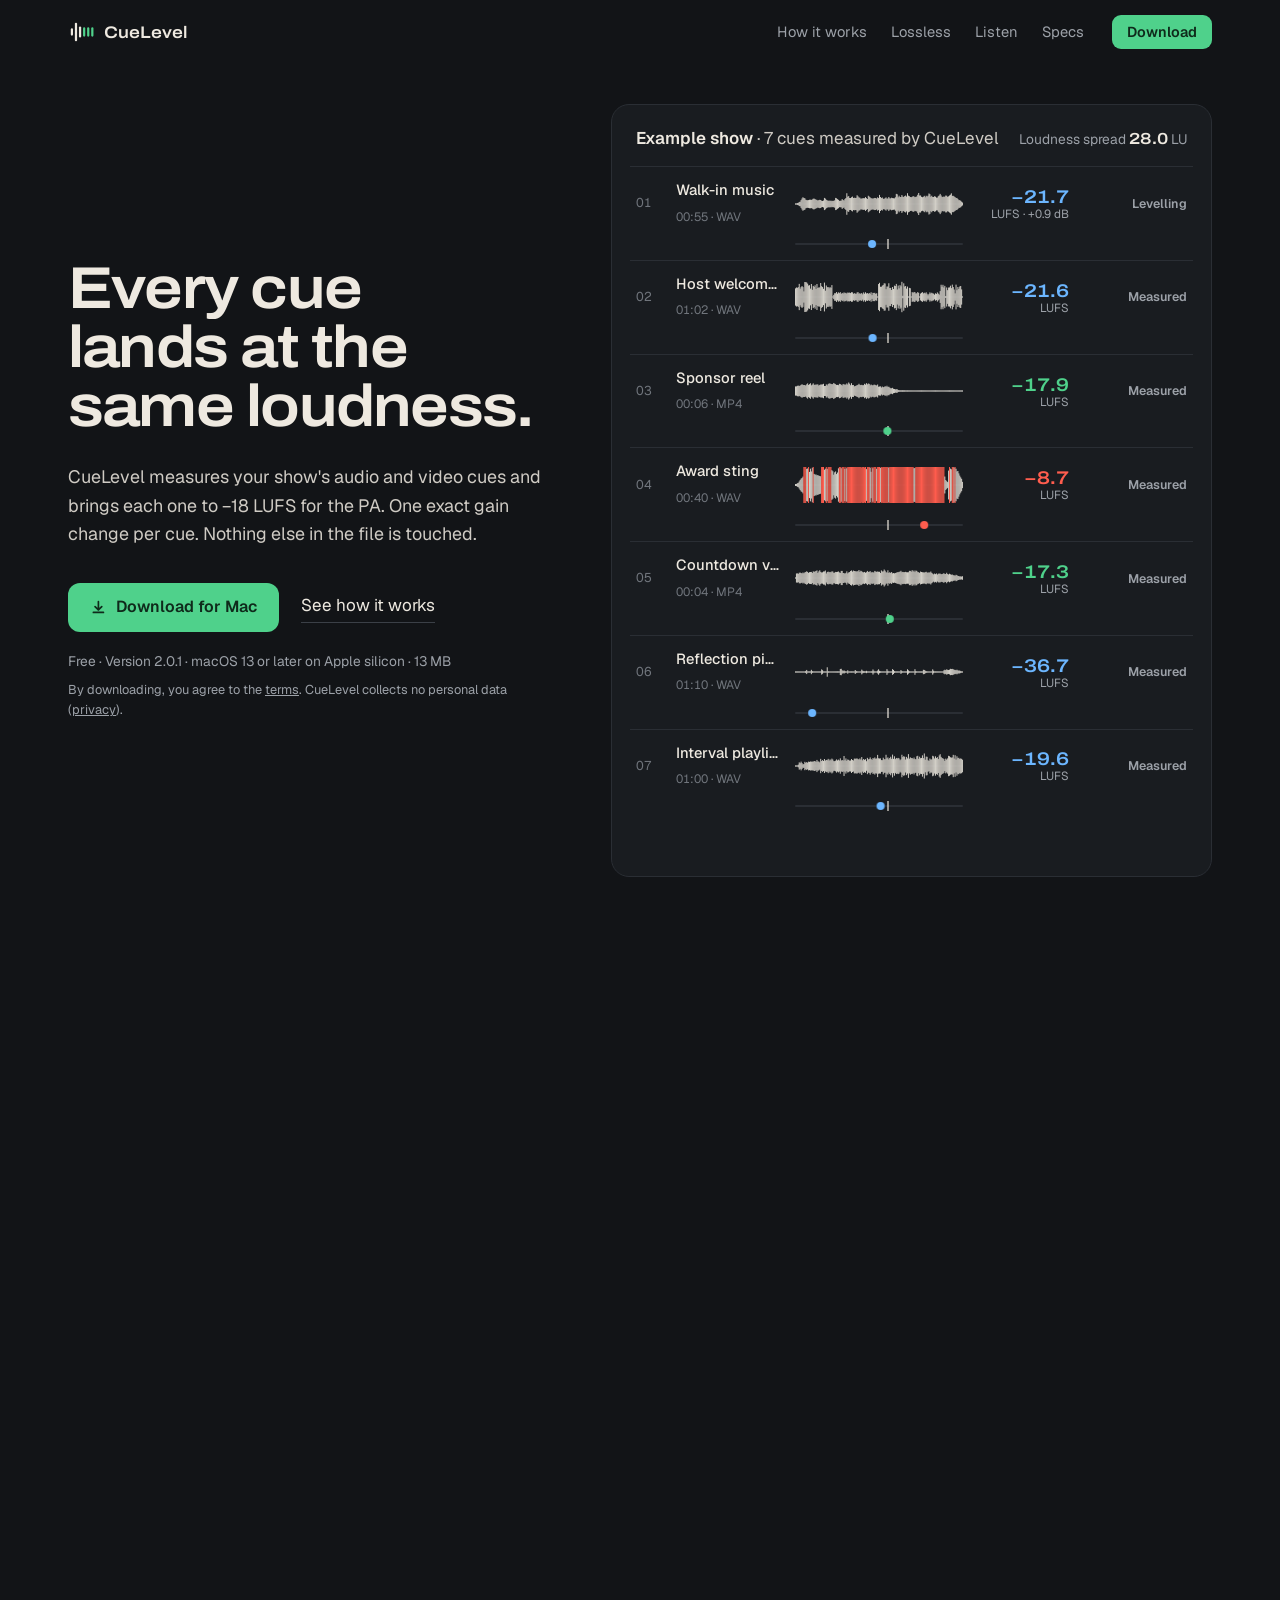
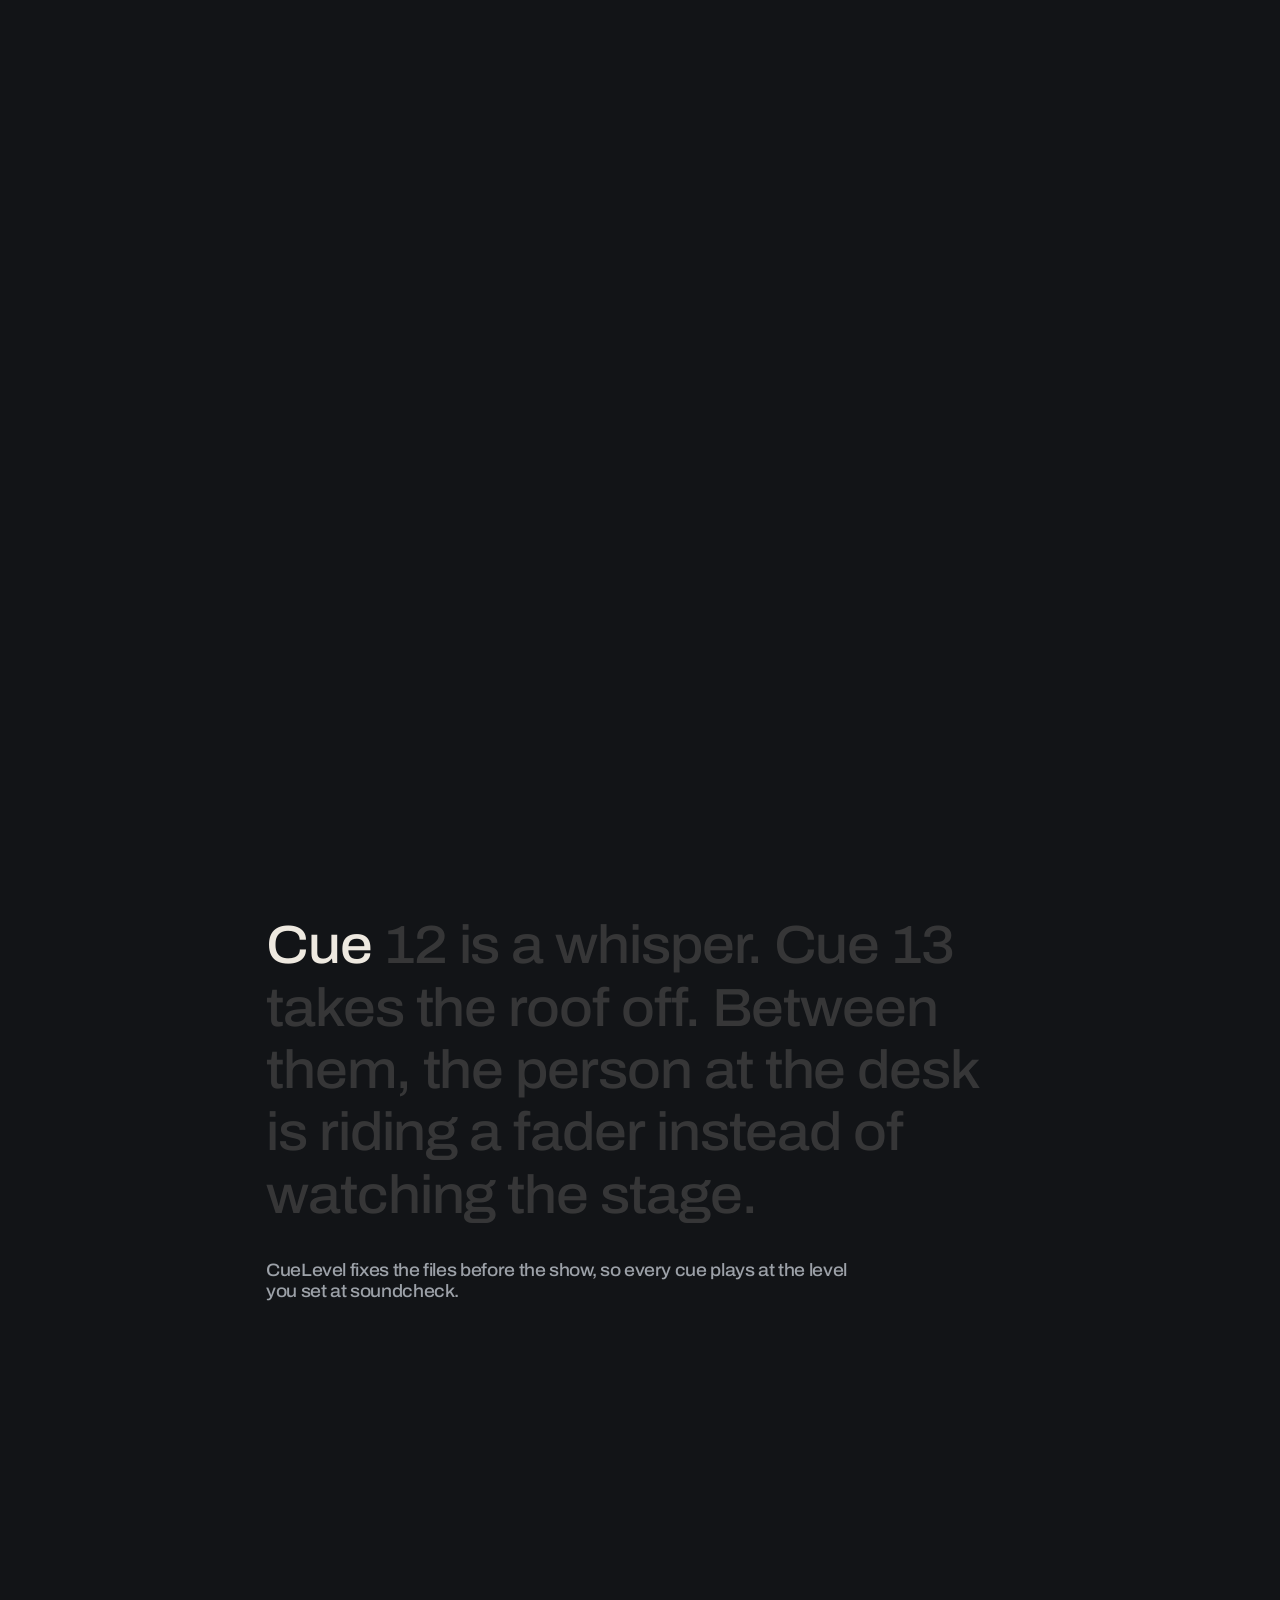
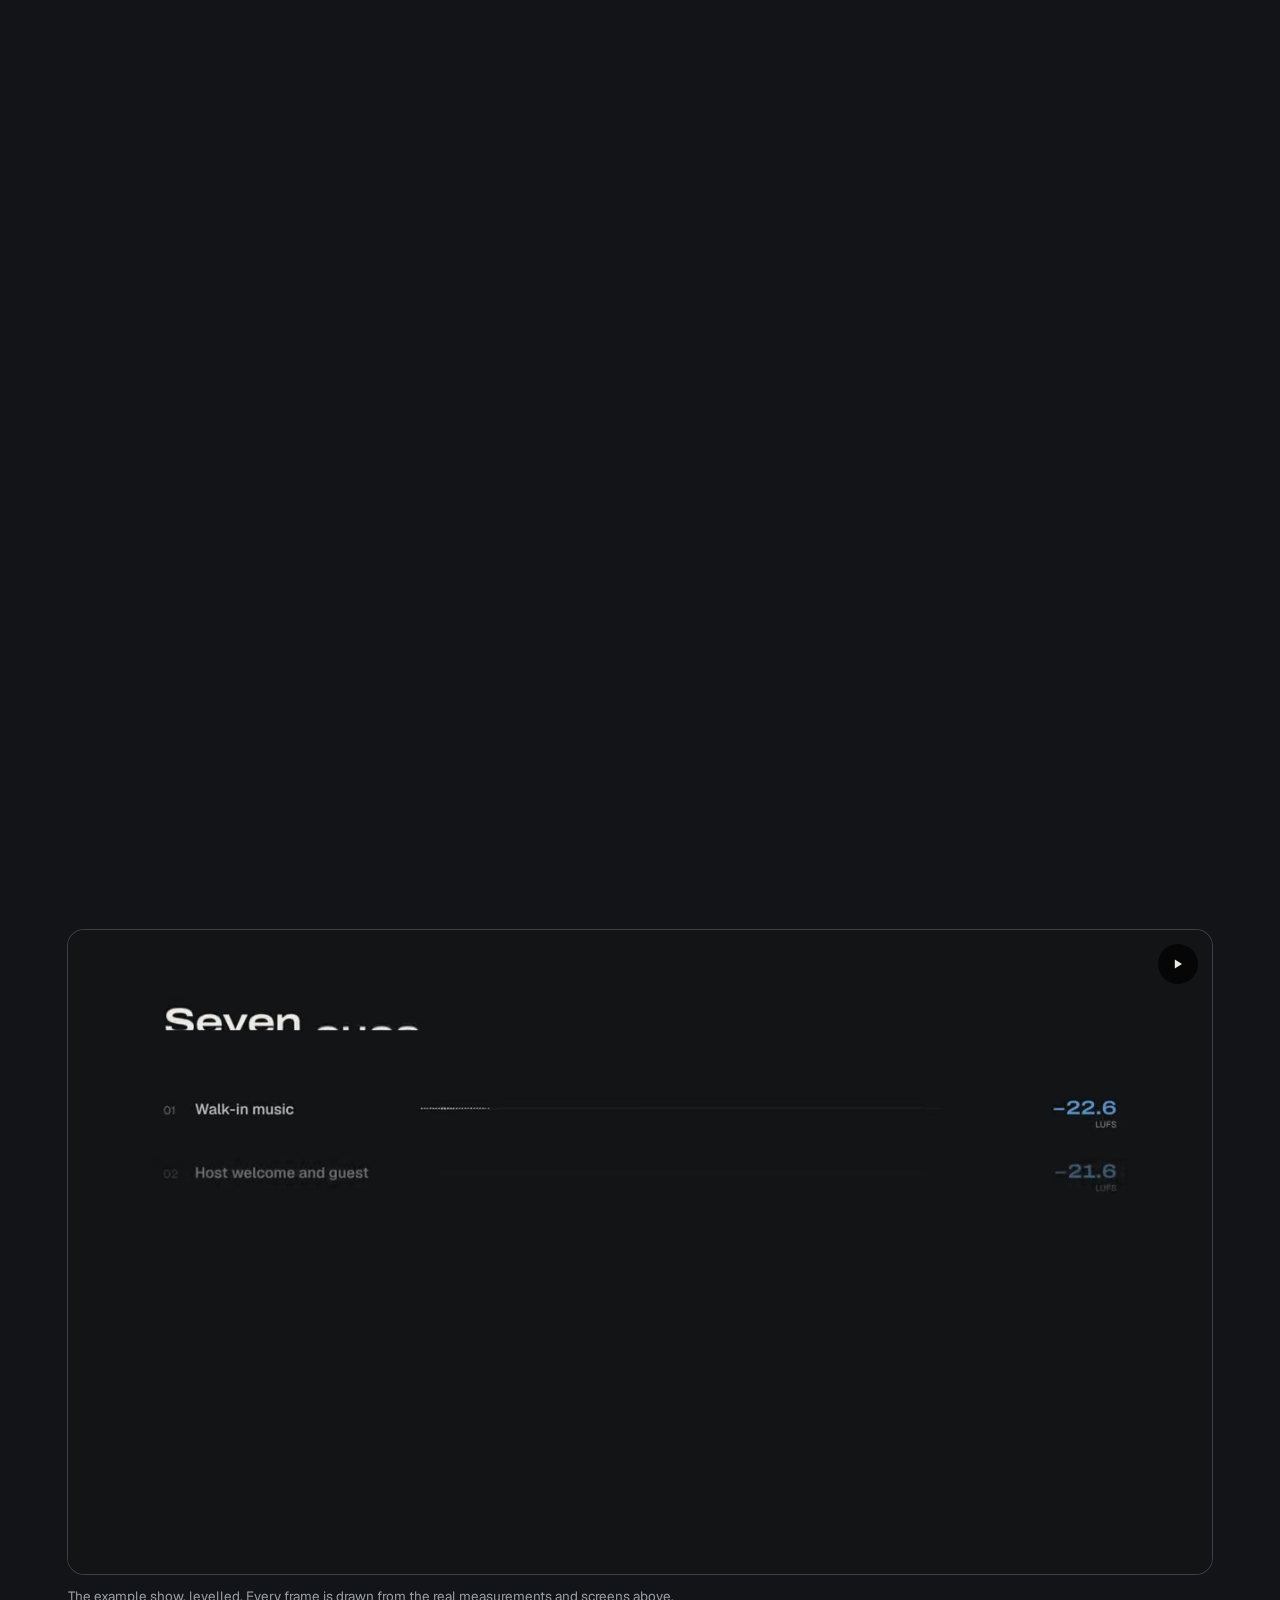
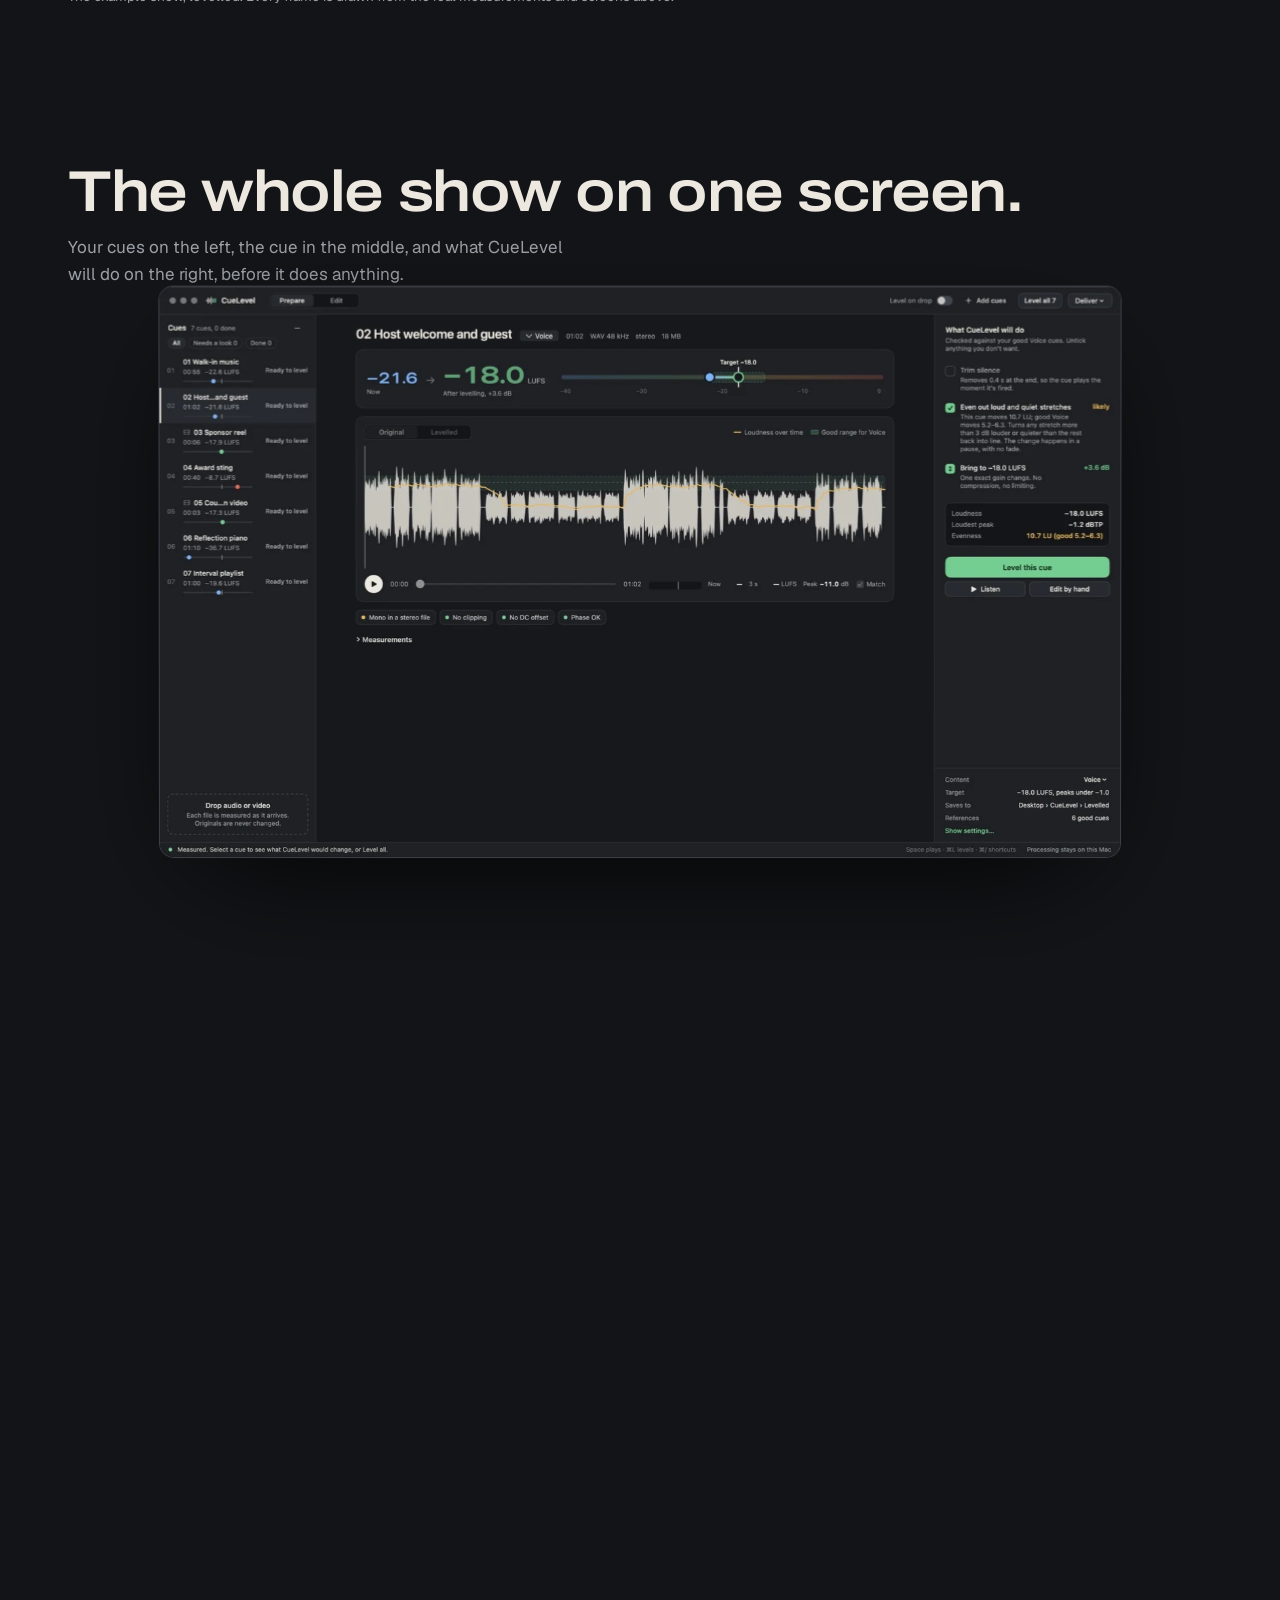
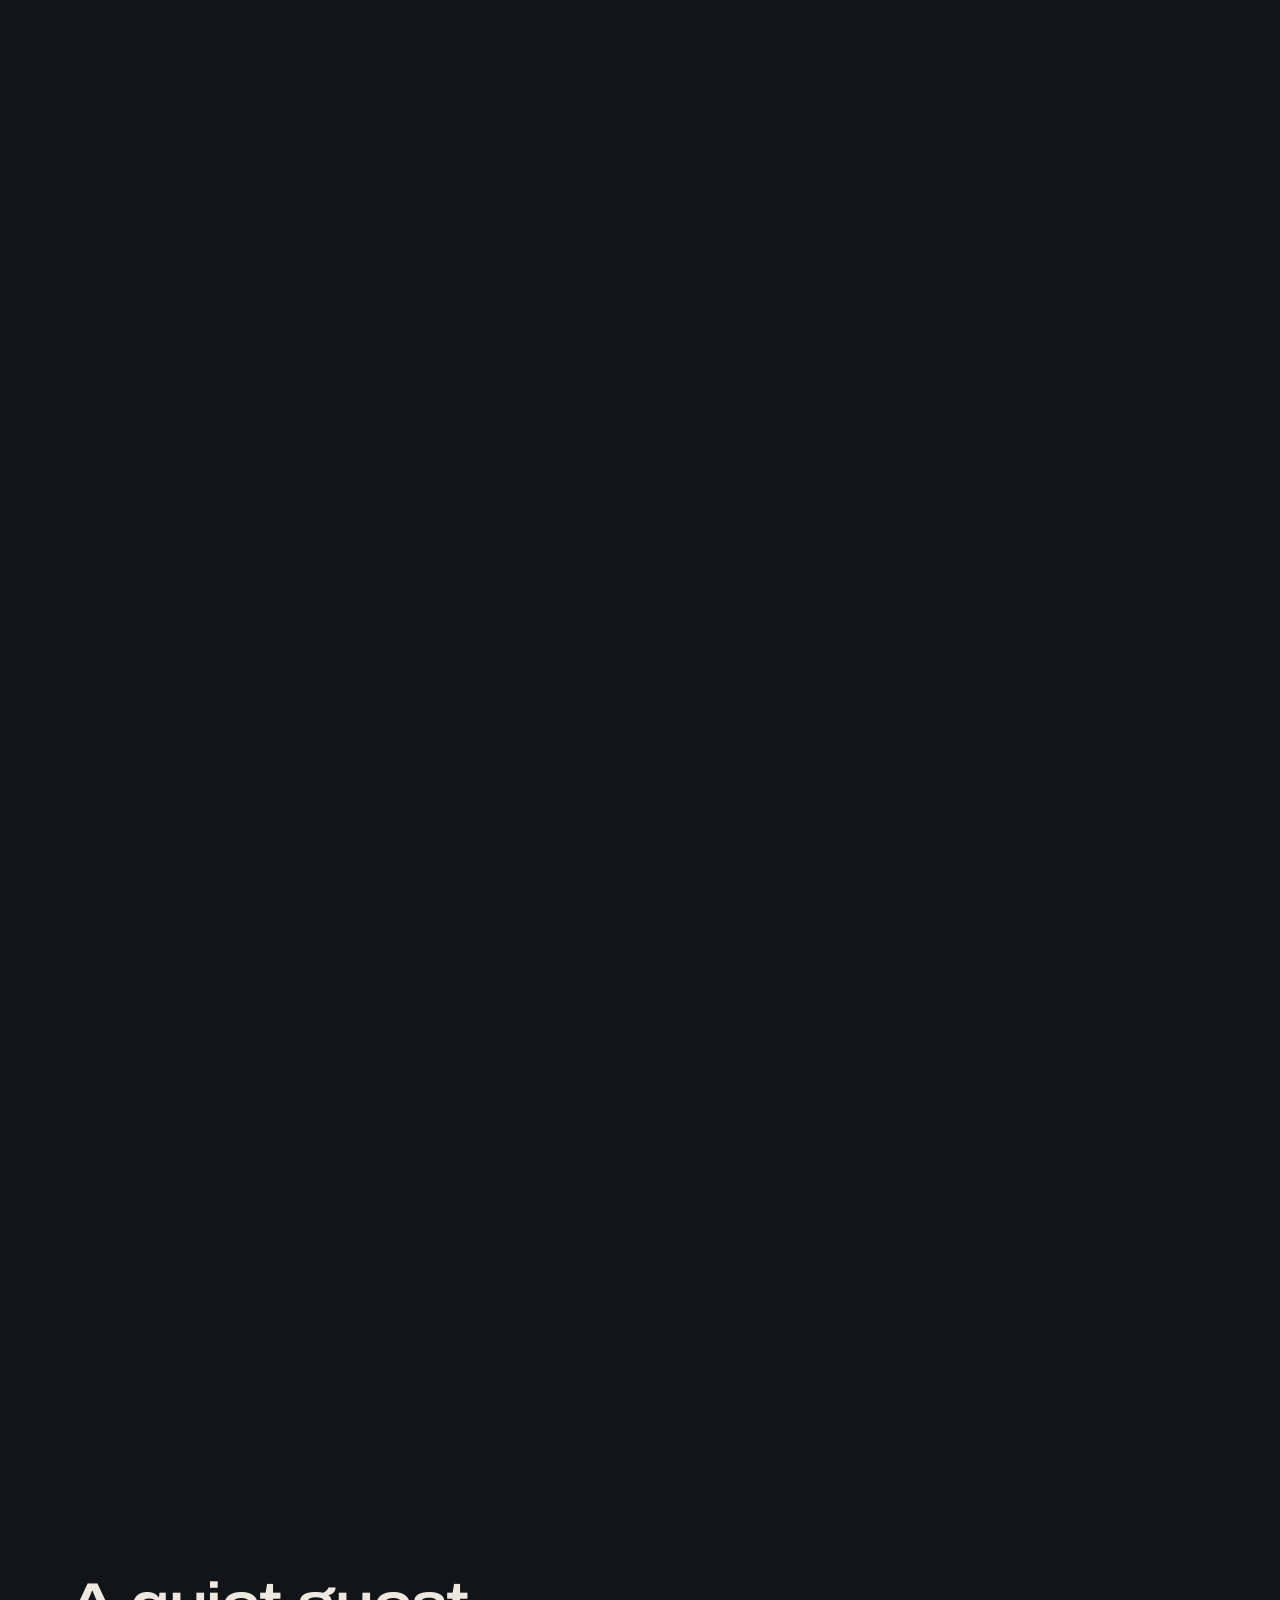
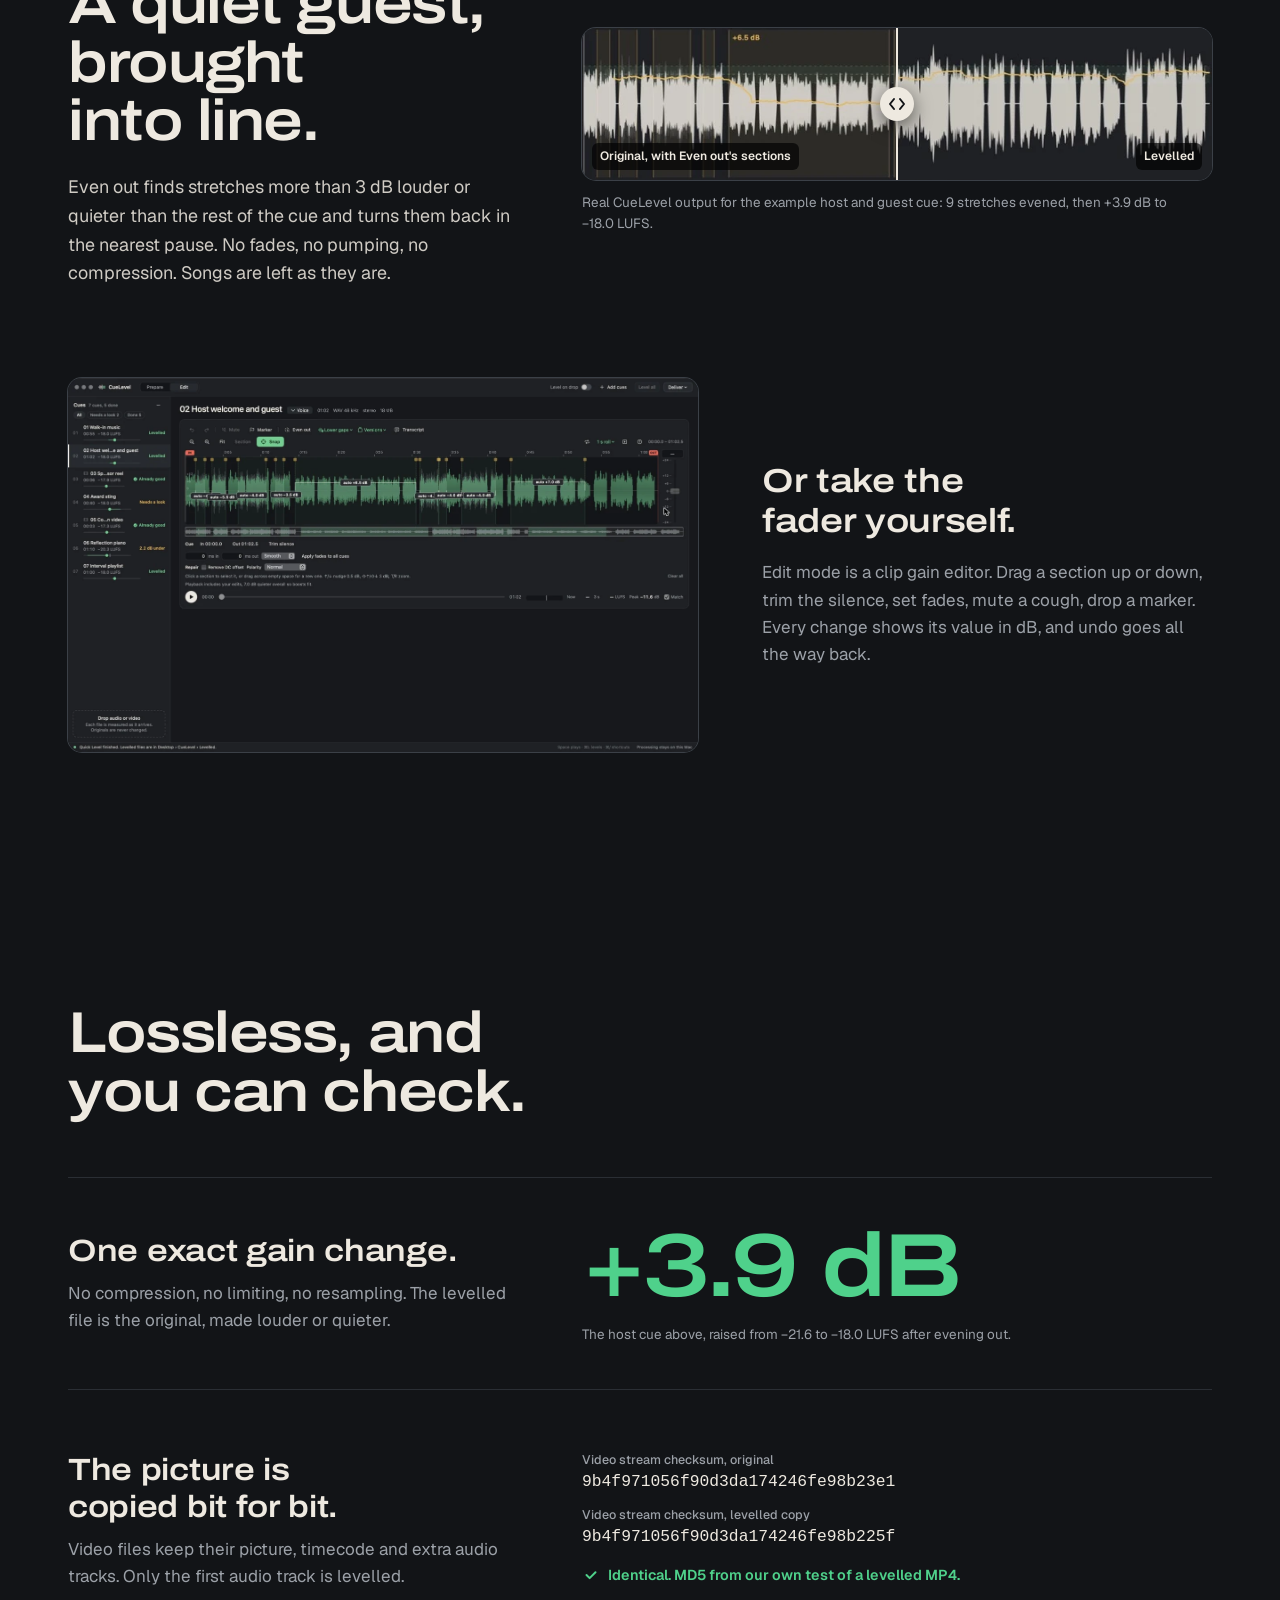
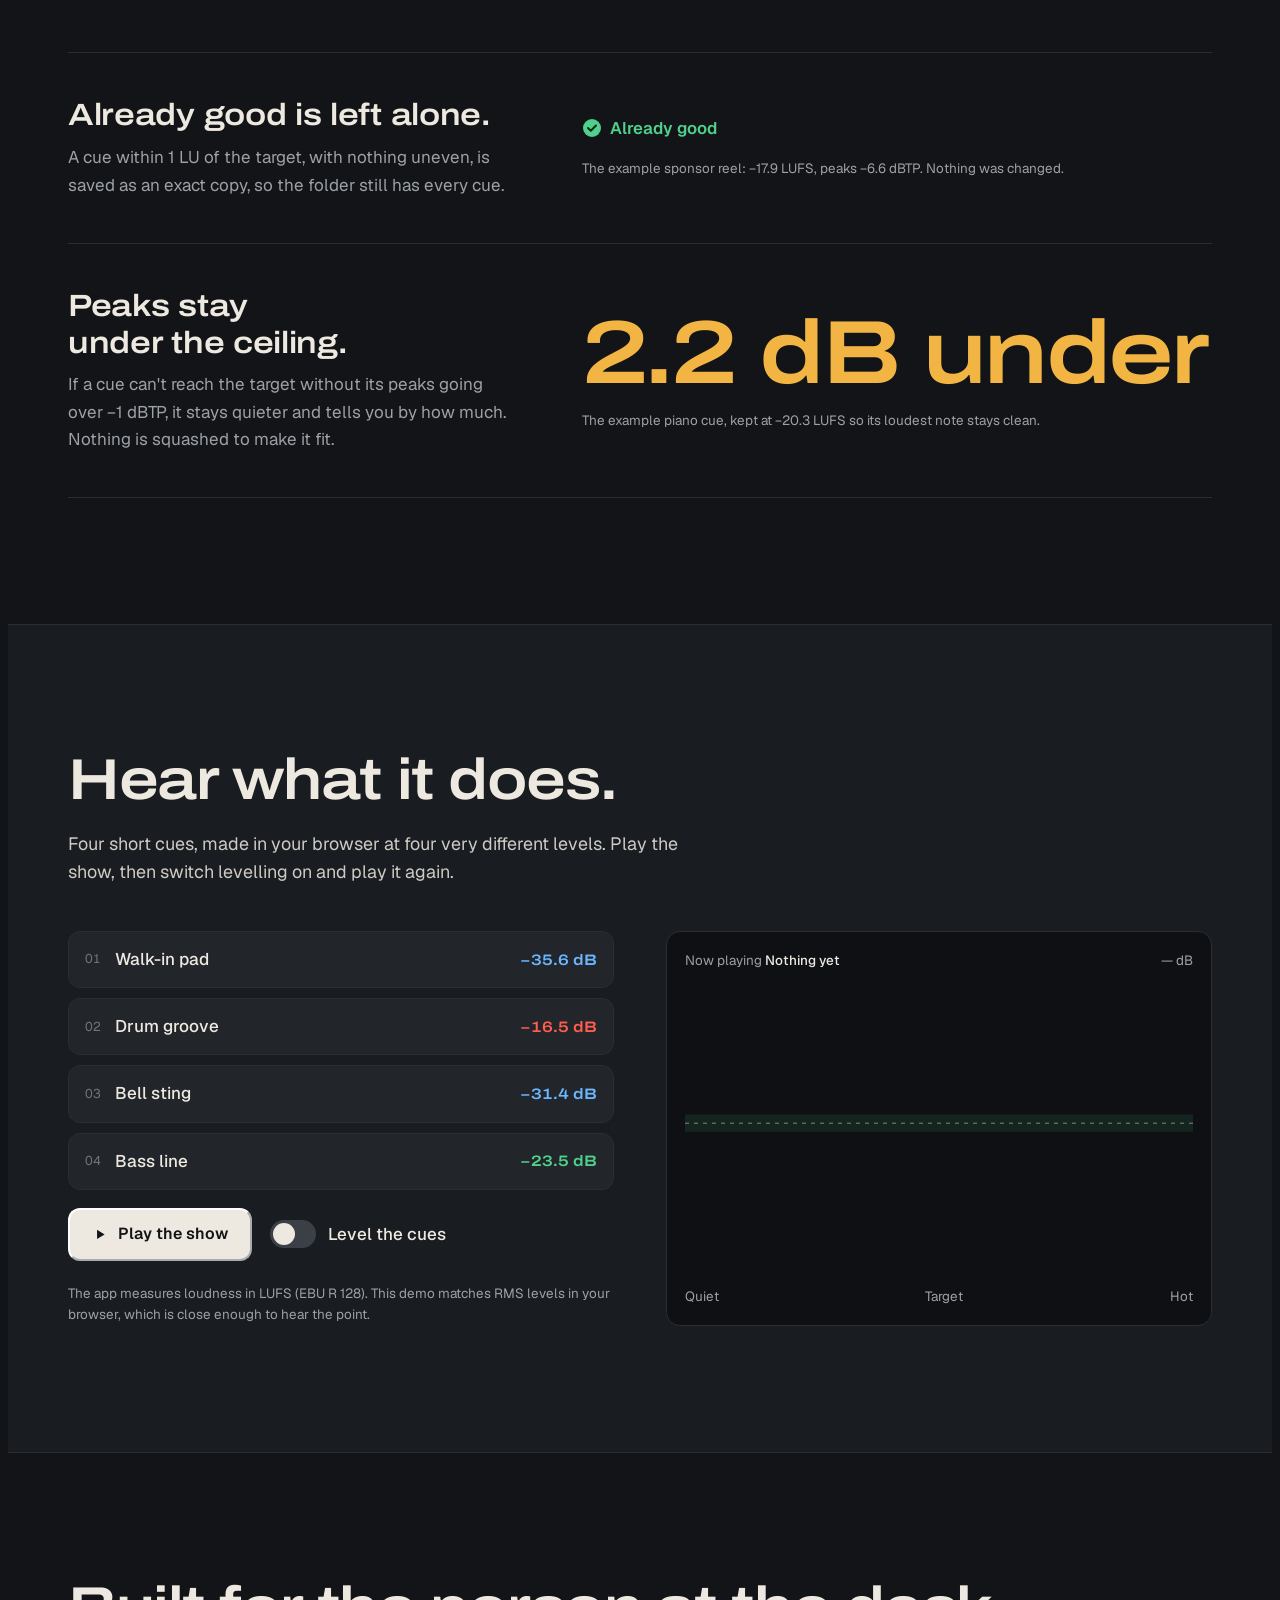
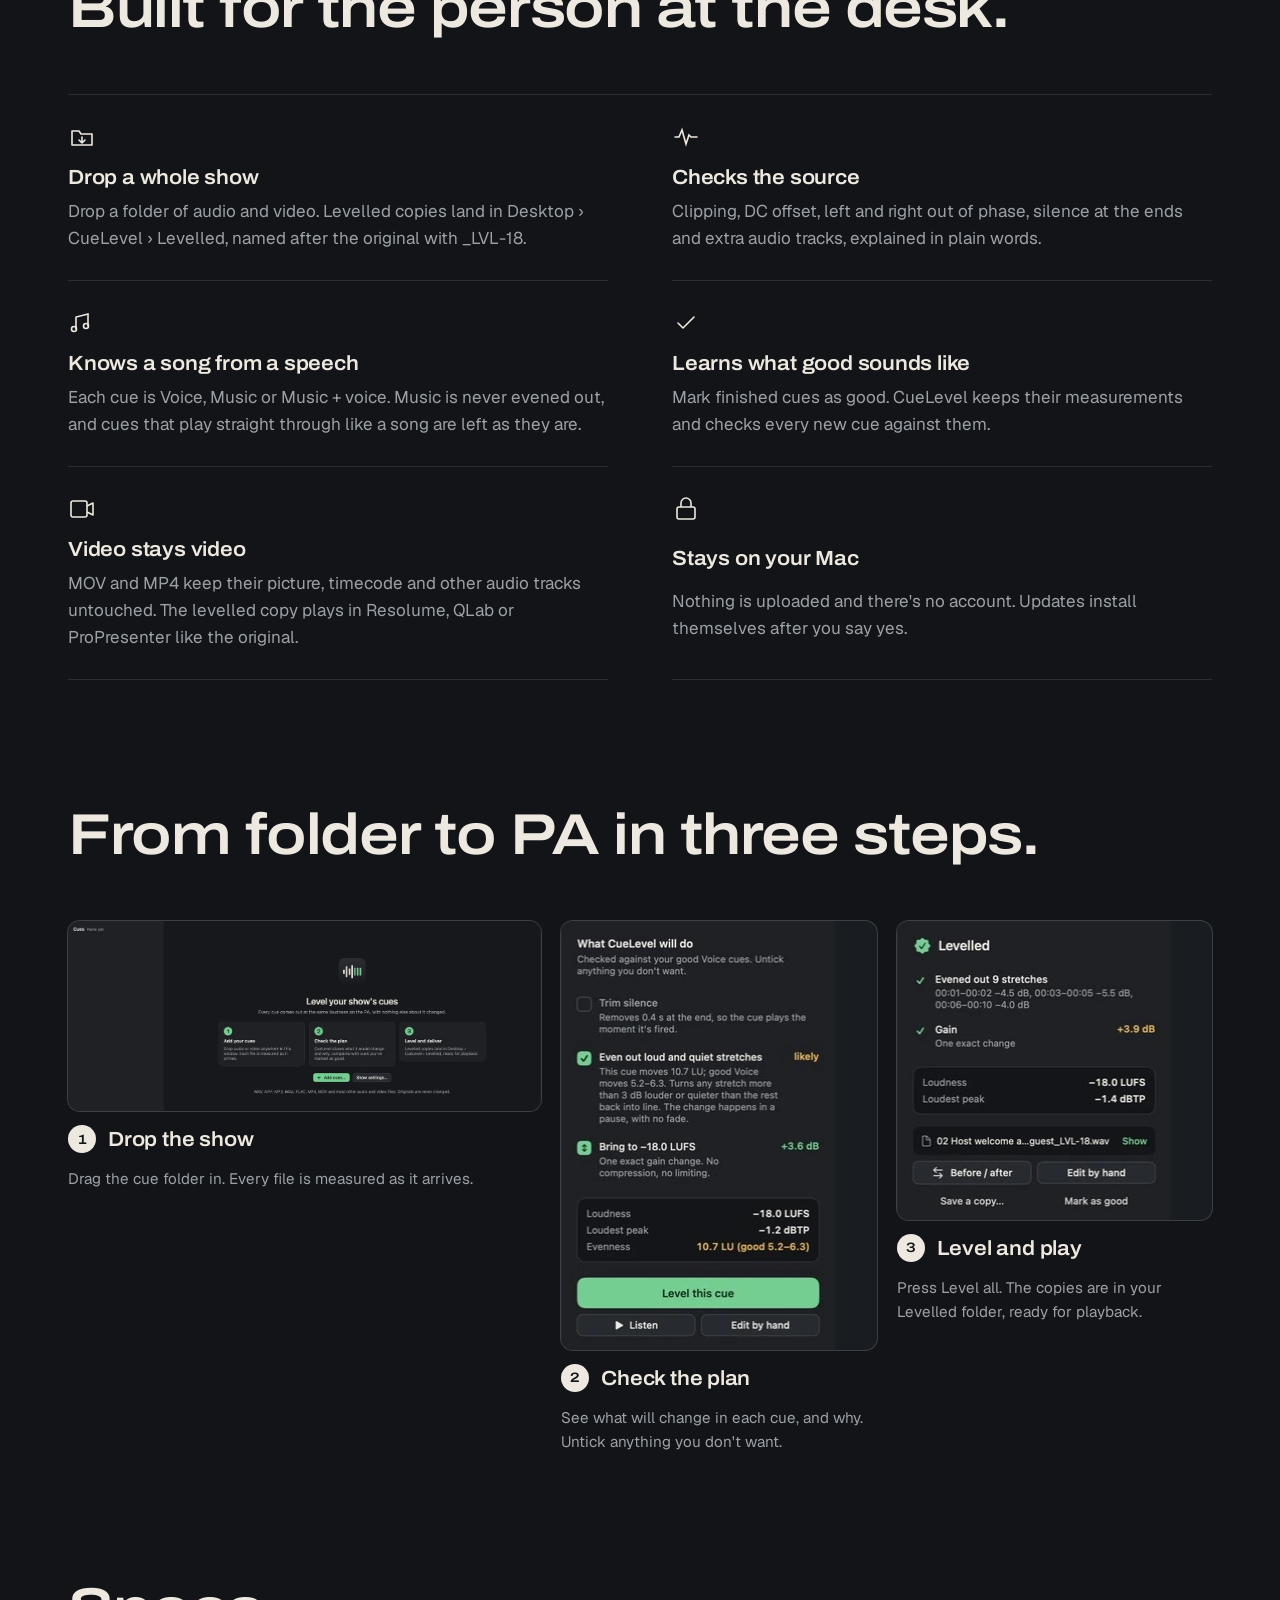
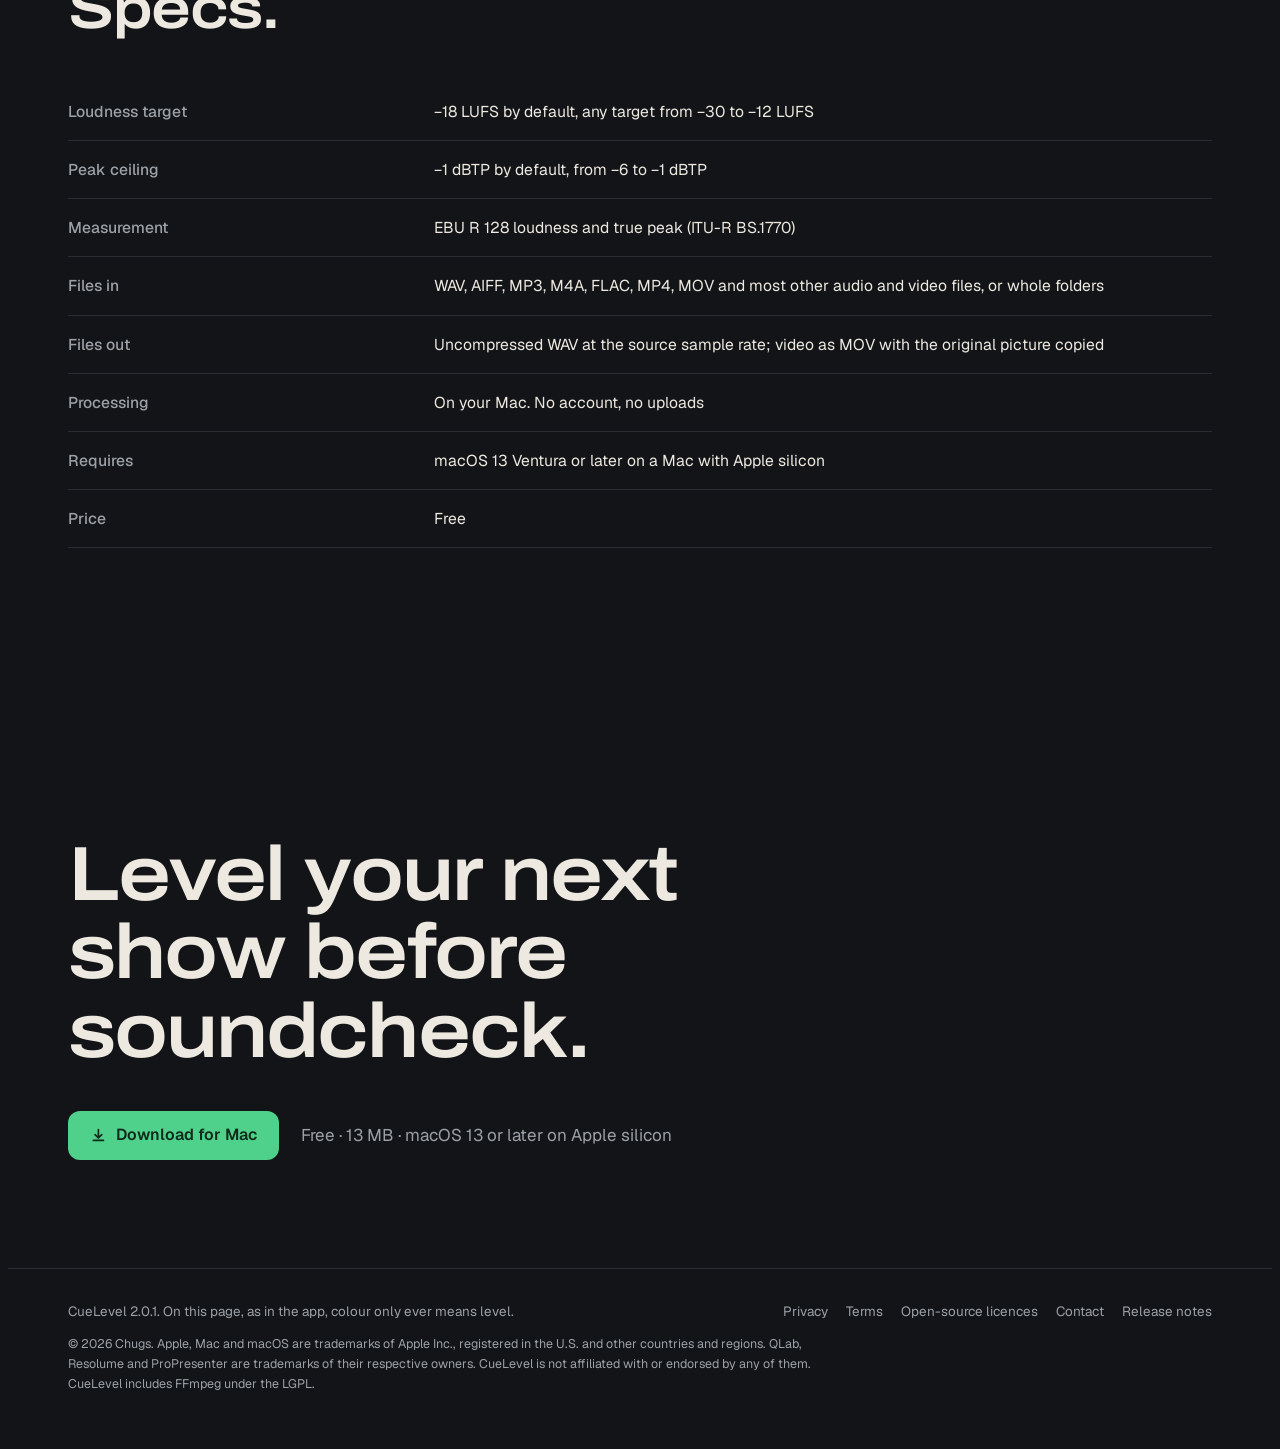
==== commit 762982ed: "Website: privacy, terms and open-source licences pages; legal footer and trademark notices Co-Author" ====
--- a/docs/index.html
+++ b/docs/index.html
@@ -241,6 +241,9 @@
 .close .cta-row{margin-top:40px}
 footer{border-top:1px solid var(--line);padding-block:32px 48px;font-size:.84rem;color:var(--muted)}
 footer .wrap{display:flex;flex-wrap:wrap;gap:12px 28px;justify-content:space-between}
+footer .legal{display:flex;flex-wrap:wrap;gap:6px 18px}footer .legal a{color:var(--muted);text-decoration:none}footer .legal a:hover{color:var(--bone)}
+footer .tm{flex-basis:100%;max-width:60em;font-size:.78rem;color:var(--muted)}
+.agree{margin-top:8px;font-size:.8rem;color:var(--muted)}.agree a{color:var(--muted)}
 
 
 /* Film */
@@ -299,6 +302,7 @@
             <a class="link" href="#how">See how it works</a>
           </div>
           <p class="meta rv">Free · Version <span data-ver>2.0.1</span> · macOS 13 or later on Apple silicon · <span data-size>13 MB</span></p>
+          <p class="agree rv">By downloading, you agree to the <a href="terms.html">terms</a>. CueLevel collects no personal data (<a href="privacy.html">privacy</a>).</p>
         </div>
         <div class="show rv" aria-label="An example show of seven cues, before and after levelling">
           <div class="show-head"><span><b>Example show</b> · 7 cues measured by CueLevel</span><span class="spread">Loudness spread <span class="v num" id="spread">28.0</span> LU</span></div>
@@ -477,7 +481,11 @@
     </div>
   </section>
 </main>
-<footer><div class="wrap"><span>CueLevel <span data-ver>2.0.1</span>. On this page, as in the app, colour only ever means level.</span><span>Includes FFmpeg under the LGPL. <a class="link" href="https://github.com/chugs024/cuelevel-updates/releases" rel="noopener">Release notes</a></span></div></footer>
+<footer><div class="wrap">
+  <span>CueLevel <span data-ver>2.0.1</span>. On this page, as in the app, colour only ever means level.</span>
+  <nav class="legal" aria-label="Legal"><a href="privacy.html">Privacy</a><a href="terms.html">Terms</a><a href="licenses.html">Open-source licences</a><a href="mailto:hello@cuelevel.com">Contact</a><a href="https://github.com/chugs024/cuelevel-updates/releases" rel="noopener">Release notes</a></nav>
+  <span class="tm">© 2026 Chugs. Apple, Mac and macOS are trademarks of Apple Inc., registered in the U.S. and other countries and regions. QLab, Resolume and ProPresenter are trademarks of their respective owners. CueLevel is not affiliated with or endorsed by any of them. CueLevel includes FFmpeg under the LGPL.</span>
+</div></footer>
 
 <script>
 const CUES = [{"n":"01","name":"Walk-in music","dur":"00:55","kind":"WAV","src":-22.6,"out":-18.0,"state":"Levelled","pk":[0.0,0.005,0.019,0.026,0.05,0.059,0.117,0.181,0.235,0.201,0.192,0.133,0.115,0.111,0.117,0.129,0.131,0.122,0.143,0.172,0.175,0.154,0.132,0.123,0.097,0.116,0.127,0.12,0.092,0.083,0.101,0.205,0.175,0.128,0.107,0.089,0.1,0.085,0.098,0.079,0.09,0.089,0.107,0.205,0.188,0.151,0.127,0.089,0.091,0.096,0.156,0.117,0.102,0.159,0.199,0.425,0.261,0.285,0.203,0.2,0.232,0.264,0.202,0.214,0.201,0.21,0.325,0.273,0.224,0.214,0.172,0.18,0.188,0.195,0.19,0.24,0.195,0.159,0.302,0.262,0.227,0.189,0.189,0.169,0.195,0.205,0.201,0.174,0.23,0.198,0.342,0.245,0.199,0.223,0.169,0.164,0.195,0.228,0.171,0.184,0.246,0.187,0.185,0.215,0.197,0.19,0.186,0.233,0.393,0.372,0.232,0.304,0.246,0.246,0.335,0.265,0.243,0.286,0.314,0.263,0.426,0.305,0.281,0.244,0.236,0.251,0.288,0.266,0.237,0.253,0.267,0.348,0.438,0.314,0.315,0.253,0.234,0.255,0.299,0.233,0.302,0.264,0.303,0.413,0.38,0.26,0.303,0.244,0.246,0.28,0.26,0.217,0.22,0.282,0.319,0.392,0.316,0.242,0.256,0.263,0.257,0.312,0.303,0.254,0.276,0.315,0.354,0.42,0.297,0.299,0.268,0.24,0.201,0.204,0.16,0.114,0.113,0.091,0.058,0.032],"po":[0.0,0.009,0.032,0.044,0.086,0.101,0.199,0.307,0.398,0.342,0.326,0.225,0.195,0.188,0.199,0.218,0.222,0.208,0.243,0.292,0.296,0.261,0.224,0.208,0.164,0.198,0.216,0.203,0.155,0.141,0.171,0.348,0.297,0.218,0.181,0.15,0.17,0.144,0.167,0.133,0.153,0.152,0.182,0.347,0.318,0.256,0.215,0.151,0.154,0.163,0.264,0.199,0.173,0.269,0.338,0.721,0.443,0.483,0.344,0.339,0.393,0.448,0.342,0.363,0.342,0.356,0.55,0.464,0.38,0.362,0.292,0.305,0.319,0.331,0.322,0.407,0.331,0.271,0.512,0.445,0.385,0.321,0.321,0.286,0.33,0.347,0.342,0.295,0.391,0.336,0.58,0.415,0.338,0.378,0.286,0.278,0.331,0.387,0.29,0.312,0.417,0.317,0.314,0.365,0.334,0.322,0.315,0.395,0.666,0.63,0.393,0.515,0.418,0.417,0.568,0.45,0.413,0.485,0.533,0.447,0.722,0.517,0.476,0.414,0.4,0.426,0.489,0.451,0.403,0.429,0.454,0.591,0.744,0.533,0.535,0.429,0.398,0.432,0.508,0.396,0.512,0.447,0.513,0.701,0.644,0.441,0.513,0.413,0.418,0.474,0.44,0.368,0.372,0.479,0.541,0.665,0.536,0.411,0.434,0.447,0.436,0.528,0.514,0.432,0.469,0.534,0.6,0.713,0.504,0.506,0.454,0.407,0.34,0.346,0.272,0.193,0.192,0.155,0.099,0.055]},{"n":"02","name":"Host welcome and guest","dur":"01:02","kind":"WAV","src":-21.6,"out":-18.0,"state":"Evened, levelled","pk":[0.389,0.443,0.422,0.464,0.667,0.373,0.466,0.53,0.464,0.225,0.792,0.783,0.762,0.682,0.561,0.584,0.375,0.66,0.31,0.538,0.476,0.575,0.36,0.658,0.414,0.448,0.444,0.725,0.523,0.468,0.364,0.753,0.261,0.563,0.458,0.469,0.398,0.468,0.416,0.589,0.0,0.066,0.135,0.133,0.193,0.117,0.176,0.139,0.187,0.106,0.15,0.123,0.176,0.138,0.157,0.12,0.168,0.157,0.165,0.143,0.182,0.178,0.11,0.139,0.117,0.109,0.17,0.188,0.116,0.136,0.103,0.147,0.088,0.175,0.113,0.181,0.124,0.145,0.107,0.147,0.114,0.181,0.056,0.153,0.147,0.154,0.103,0.134,0.0,0.657,0.737,0.485,0.484,0.555,0.593,0.702,0.695,0.344,0.5,0.497,0.708,0.408,0.42,0.299,0.47,0.355,0.557,0.528,0.665,0.327,0.559,0.389,0.587,0.511,0.804,0.032,0.704,0.503,0.53,0.375,0.495,0.0,0.42,0.399,0.0,0.188,0.152,0.196,0.184,0.122,0.133,0.192,0.151,0.0,0.119,0.155,0.188,0.128,0.159,0.129,0.18,0.113,0.051,0.104,0.175,0.122,0.159,0.13,0.116,0.072,0.131,0.105,0.175,0.118,0.076,0.241,0.612,0.488,0.608,0.441,0.542,0.023,0.443,0.29,0.438,0.446,0.55,0.405,0.619,0.468,0.325,0.129,0.618,0.286,0.471,0.361,0.5,0.532,0.332,0.0],"po":[0.613,0.698,0.665,0.731,0.626,0.35,0.437,0.711,0.731,0.355,0.663,0.655,0.637,0.57,0.469,0.489,0.591,1.04,0.489,0.848,0.474,0.572,0.358,0.654,0.412,0.446,0.442,0.721,0.52,0.465,0.537,1.187,0.411,0.888,0.586,0.494,0.419,0.737,0.656,0.929,0.0,0.221,0.449,0.444,0.642,0.39,0.585,0.462,0.622,0.353,0.501,0.409,0.586,0.459,0.522,0.399,0.561,0.525,0.551,0.478,0.606,0.594,0.366,0.462,0.388,0.363,0.567,0.627,0.385,0.452,0.344,0.489,0.293,0.583,0.378,0.604,0.412,0.484,0.355,0.49,0.381,0.602,0.186,0.511,0.489,0.514,0.344,0.446,0.0,0.616,0.692,0.456,0.455,0.521,0.556,0.659,0.652,0.342,0.497,0.783,1.116,0.643,0.663,0.472,0.74,0.353,0.554,0.525,0.661,0.325,0.556,0.386,0.584,0.508,0.8,0.032,0.7,0.501,0.836,0.591,0.78,0.0,0.662,0.629,0.0,0.664,0.537,0.692,0.65,0.431,0.47,0.676,0.532,0.0,0.42,0.548,0.663,0.451,0.56,0.454,0.634,0.397,0.179,0.366,0.617,0.431,0.561,0.459,0.408,0.255,0.463,0.372,0.278,0.187,0.12,0.38,0.965,0.768,0.957,0.695,0.854,0.036,0.698,0.457,0.69,0.702,0.867,0.639,0.975,0.737,0.512,0.204,0.973,0.451,0.742,0.569,0.787,0.839,0.523,0.0]},{"n":"03","name":"Sponsor reel","dur":"00:06","kind":"MP4","src":-17.9,"out":-17.9,"state":"Already good","pk":[0.173,0.176,0.204,0.214,0.192,0.218,0.252,0.285,0.25,0.243,0.246,0.216,0.28,0.333,0.249,0.288,0.341,0.228,0.27,0.334,0.248,0.266,0.257,0.279,0.274,0.214,0.25,0.27,0.272,0.278,0.309,0.194,0.195,0.276,0.226,0.297,0.331,0.324,0.304,0.29,0.291,0.356,0.314,0.287,0.244,0.251,0.236,0.31,0.294,0.257,0.222,0.301,0.269,0.272,0.263,0.331,0.27,0.384,0.315,0.233,0.343,0.241,0.247,0.177,0.192,0.212,0.237,0.254,0.31,0.253,0.238,0.255,0.233,0.236,0.309,0.265,0.345,0.28,0.327,0.306,0.226,0.271,0.236,0.226,0.26,0.26,0.237,0.22,0.271,0.159,0.169,0.178,0.122,0.168,0.135,0.146,0.189,0.15,0.206,0.144,0.16,0.12,0.092,0.09,0.109,0.067,0.06,0.046,0.053,0.05,0.026,0.02,0.017,0.017,0.017,0.02,0.016,0.016,0.013,0.009,0.011,0.01,0.006,0.009,0.006,0.006,0.005,0.004,0.004,0.005,0.004,0.003,0.003,0.002,0.002,0.001,0.001,0.001,0.001,0.0,0.0,0.0,0.0,0.0,0.0,0.0,0.0,0.0,0.0,0.0,0.0,0.0,0.0,0.0,0.0,0.0,0.0,0.0,0.0,0.0,0.0,0.0,0.0,0.0,0.0,0.0,0.0,0.0,0.0,0.0,0.0,0.0,0.0,0.0,0.0,0.0,0.0,0.0,0.0,0.0],"po":[0.173,0.176,0.204,0.214,0.192,0.218,0.252,0.285,0.25,0.243,0.246,0.216,0.28,0.333,0.249,0.288,0.341,0.228,0.27,0.334,0.248,0.266,0.257,0.279,0.274,0.214,0.25,0.27,0.272,0.278,0.309,0.194,0.195,0.276,0.226,0.297,0.331,0.324,0.304,0.29,0.291,0.356,0.314,0.287,0.244,0.251,0.236,0.31,0.294,0.257,0.222,0.301,0.269,0.272,0.263,0.331,0.27,0.384,0.315,0.233,0.343,0.241,0.247,0.177,0.192,0.212,0.237,0.254,0.31,0.253,0.238,0.255,0.233,0.236,0.309,0.265,0.345,0.28,0.327,0.306,0.226,0.271,0.236,0.226,0.26,0.26,0.237,0.22,0.271,0.159,0.169,0.178,0.122,0.168,0.135,0.146,0.189,0.15,0.206,0.144,0.16,0.12,0.092,0.09,0.109,0.067,0.06,0.046,0.053,0.05,0.026,0.02,0.017,0.017,0.017,0.02,0.016,0.016,0.013,0.009,0.011,0.01,0.006,0.009,0.006,0.006,0.005,0.004,0.004,0.005,0.004,0.003,0.003,0.002,0.002,0.001,0.001,0.001,0.001,0.0,0.0,0.0,0.0,0.0,0.0,0.0,0.0,0.0,0.0,0.0,0.0,0.0,0.0,0.0,0.0,0.0,0.0,0.0,0.0,0.0,0.0,0.0,0.0,0.0,0.0,0.0,0.0,0.0,0.0,0.0,0.0,0.0,0.0,0.0,0.0,0.0,0.0,0.0,0.0,0.0]},{"n":"04","name":"Award sting","dur":"00:40","kind":"WAV","src":-8.7,"out":-18.0,"state":"Levelled","pk":[0.024,0.027,0.053,0.07,0.126,0.198,0.265,0.301,0.376,1.205,1.344,1.162,0.867,0.897,1.355,0.665,0.883,0.696,0.947,1.29,0.538,0.489,0.503,0.447,0.47,0.424,0.416,0.394,1.172,1.207,1.354,0.808,0.883,1.362,0.873,1.377,1.416,1.198,1.156,0.778,0.708,0.49,0.639,0.698,0.529,0.624,0.907,1.463,1.333,0.914,1.169,1.065,1.134,0.871,1.163,0.906,1.469,1.265,1.076,1.371,1.412,1.099,1.019,1.415,1.033,1.277,1.433,1.168,1.03,1.141,1.269,0.971,1.081,1.188,0.974,1.304,0.853,1.003,1.054,1.122,0.956,0.674,1.165,0.912,1.421,1.251,1.041,0.872,1.132,1.053,1.027,0.944,0.995,0.983,1.343,1.302,1.242,1.344,1.139,1.237,0.959,1.324,1.052,1.427,1.383,1.229,1.382,1.132,1.2,1.125,1.308,1.254,1.385,1.267,1.07,1.199,1.388,1.205,1.24,1.048,1.222,1.135,1.399,1.39,1.005,1.312,1.153,0.913,0.935,1.026,1.005,1.459,1.453,1.427,1.23,1.407,1.332,1.298,1.307,1.264,1.361,1.449,1.216,1.288,1.459,1.394,1.335,1.227,1.398,1.37,1.334,1.358,1.251,1.289,1.187,1.312,1.287,1.401,1.356,1.079,0.38,0.191,0.137,0.097,0.753,1.063,0.886,0.841,1.365,1.145,0.969,1.077,0.879,0.696,0.728,0.571,0.433,0.334,0.255,0.106],"po":[0.008,0.009,0.018,0.024,0.043,0.068,0.091,0.104,0.129,0.414,0.462,0.4,0.298,0.309,0.466,0.229,0.304,0.24,0.326,0.444,0.185,0.168,0.173,0.154,0.162,0.146,0.143,0.135,0.403,0.415,0.466,0.278,0.304,0.468,0.3,0.474,0.487,0.412,0.398,0.268,0.244,0.169,0.22,0.24,0.182,0.215,0.312,0.503,0.458,0.314,0.402,0.366,0.39,0.3,0.4,0.312,0.505,0.435,0.37,0.472,0.486,0.378,0.35,0.487,0.355,0.439,0.493,0.402,0.354,0.392,0.436,0.334,0.372,0.409,0.335,0.449,0.294,0.345,0.362,0.386,0.329,0.232,0.401,0.314,0.489,0.43,0.358,0.3,0.39,0.362,0.353,0.325,0.342,0.338,0.462,0.448,0.427,0.462,0.392,0.425,0.33,0.455,0.362,0.491,0.476,0.423,0.475,0.389,0.413,0.387,0.45,0.431,0.476,0.436,0.368,0.412,0.477,0.414,0.427,0.36,0.42,0.39,0.481,0.478,0.346,0.451,0.397,0.314,0.321,0.353,0.346,0.502,0.5,0.491,0.423,0.484,0.458,0.447,0.449,0.435,0.468,0.498,0.418,0.443,0.502,0.479,0.459,0.422,0.481,0.471,0.459,0.467,0.43,0.443,0.408,0.451,0.443,0.482,0.466,0.371,0.131,0.066,0.047,0.033,0.259,0.366,0.305,0.289,0.469,0.394,0.333,0.37,0.302,0.239,0.25,0.196,0.149,0.115,0.088,0.036]},{"n":"05","name":"Countdown video","dur":"00:04","kind":"MP4","src":-17.3,"out":-17.3,"state":"Already good","pk":[0.002,0.17,0.176,0.153,0.206,0.215,0.191,0.175,0.219,0.18,0.224,0.247,0.282,0.248,0.198,0.236,0.244,0.249,0.195,0.28,0.252,0.279,0.3,0.33,0.196,0.277,0.338,0.253,0.22,0.228,0.272,0.277,0.326,0.172,0.246,0.265,0.232,0.252,0.23,0.277,0.271,0.203,0.213,0.25,0.243,0.254,0.274,0.223,0.2,0.302,0.303,0.194,0.192,0.156,0.198,0.278,0.175,0.223,0.241,0.298,0.331,0.265,0.325,0.299,0.289,0.271,0.286,0.281,0.354,0.255,0.312,0.286,0.239,0.226,0.249,0.207,0.235,0.303,0.248,0.257,0.29,0.212,0.248,0.221,0.224,0.302,0.269,0.253,0.271,0.257,0.256,0.196,0.331,0.27,0.28,0.382,0.315,0.232,0.214,0.337,0.201,0.232,0.196,0.243,0.176,0.19,0.176,0.192,0.21,0.233,0.235,0.254,0.263,0.309,0.234,0.252,0.237,0.237,0.254,0.233,0.229,0.232,0.307,0.305,0.265,0.345,0.271,0.324,0.239,0.322,0.303,0.238,0.233,0.2,0.269,0.245,0.232,0.226,0.218,0.236,0.257,0.217,0.209,0.229,0.215,0.269,0.202,0.163,0.129,0.167,0.139,0.174,0.122,0.161,0.165,0.164,0.135,0.143,0.155,0.187,0.143,0.148,0.206,0.144,0.124,0.159,0.132,0.112,0.121,0.092,0.089,0.071,0.109,0.094,0.061,0.06,0.043,0.046,0.039,0.052],"po":[0.002,0.17,0.176,0.153,0.206,0.215,0.191,0.175,0.219,0.18,0.224,0.247,0.282,0.248,0.198,0.236,0.244,0.249,0.195,0.28,0.252,0.279,0.3,0.33,0.196,0.277,0.338,0.253,0.22,0.228,0.272,0.277,0.326,0.172,0.246,0.265,0.232,0.252,0.23,0.277,0.271,0.203,0.213,0.25,0.243,0.254,0.274,0.223,0.2,0.302,0.303,0.194,0.192,0.156,0.198,0.278,0.175,0.223,0.241,0.298,0.331,0.265,0.325,0.299,0.289,0.271,0.286,0.281,0.354,0.255,0.312,0.286,0.239,0.226,0.249,0.207,0.235,0.303,0.248,0.257,0.29,0.212,0.248,0.221,0.224,0.302,0.269,0.253,0.271,0.257,0.256,0.196,0.331,0.27,0.28,0.382,0.315,0.232,0.214,0.337,0.201,0.232,0.196,0.243,0.176,0.19,0.176,0.192,0.21,0.233,0.235,0.254,0.263,0.309,0.234,0.252,0.237,0.237,0.254,0.233,0.229,0.232,0.307,0.305,0.265,0.345,0.271,0.324,0.239,0.322,0.303,0.238,0.233,0.2,0.269,0.245,0.232,0.226,0.218,0.236,0.257,0.217,0.209,0.229,0.215,0.269,0.202,0.163,0.129,0.167,0.139,0.174,0.122,0.161,0.165,0.164,0.135,0.143,0.155,0.187,0.143,0.148,0.206,0.144,0.124,0.159,0.132,0.112,0.121,0.092,0.089,0.071,0.109,0.094,0.061,0.06,0.043,0.046,0.039,0.052]},{"n":"06","name":"Reflection piano","dur":"01:10","kind":"WAV","src":-36.7,"out":-20.3,"state":"2.2 dB under","pk":[0.0,0.0,0.001,0.001,0.001,0.002,0.004,0.002,0.004,0.007,0.006,0.028,0.063,0.014,0.013,0.011,0.01,0.067,0.022,0.01,0.009,0.008,0.005,0.005,0.004,0.004,0.003,0.002,0.085,0.052,0.01,0.008,0.004,0.006,0.18,0.02,0.014,0.006,0.005,0.004,0.004,0.004,0.003,0.003,0.003,0.002,0.002,0.003,0.102,0.11,0.049,0.026,0.046,0.024,0.011,0.013,0.049,0.013,0.011,0.008,0.006,0.003,0.004,0.003,0.059,0.027,0.016,0.011,0.006,0.006,0.005,0.075,0.036,0.02,0.016,0.012,0.031,0.012,0.012,0.01,0.008,0.013,0.023,0.082,0.033,0.012,0.009,0.009,0.04,0.088,0.031,0.017,0.011,0.009,0.007,0.004,0.004,0.003,0.095,0.032,0.014,0.007,0.006,0.005,0.096,0.061,0.021,0.008,0.008,0.014,0.013,0.007,0.01,0.058,0.025,0.012,0.013,0.011,0.011,0.008,0.089,0.047,0.019,0.005,0.005,0.004,0.005,0.006,0.093,0.025,0.012,0.01,0.007,0.011,0.01,0.005,0.004,0.069,0.062,0.036,0.021,0.015,0.013,0.012,0.011,0.01,0.006,0.086,0.033,0.01,0.01,0.007,0.008,0.012,0.009,0.009,0.006,0.008,0.01,0.049,0.071,0.056,0.086,0.067,0.059,0.074,0.109,0.1,0.106,0.09,0.069,0.065,0.05,0.072,0.046,0.037,0.04,0.022,0.015,0.009],"po":[0.0,0.001,0.004,0.009,0.01,0.011,0.024,0.015,0.03,0.043,0.037,0.184,0.42,0.094,0.087,0.073,0.066,0.447,0.148,0.066,0.059,0.05,0.032,0.033,0.026,0.025,0.019,0.016,0.568,0.347,0.064,0.054,0.026,0.039,1.198,0.132,0.092,0.037,0.033,0.029,0.027,0.024,0.023,0.017,0.017,0.015,0.014,0.022,0.677,0.73,0.324,0.17,0.305,0.161,0.071,0.084,0.328,0.085,0.075,0.053,0.037,0.023,0.027,0.02,0.389,0.181,0.106,0.074,0.04,0.042,0.037,0.502,0.242,0.136,0.108,0.08,0.204,0.078,0.08,0.066,0.052,0.086,0.152,0.543,0.217,0.078,0.059,0.057,0.264,0.587,0.208,0.112,0.074,0.06,0.048,0.026,0.026,0.023,0.629,0.214,0.093,0.046,0.043,0.035,0.638,0.406,0.137,0.052,0.055,0.091,0.085,0.049,0.065,0.384,0.168,0.082,0.084,0.073,0.07,0.051,0.593,0.315,0.126,0.035,0.031,0.028,0.031,0.037,0.616,0.167,0.08,0.066,0.048,0.076,0.063,0.036,0.024,0.461,0.413,0.242,0.142,0.102,0.085,0.08,0.076,0.067,0.04,0.569,0.218,0.069,0.069,0.049,0.052,0.082,0.058,0.057,0.043,0.051,0.066,0.328,0.469,0.374,0.568,0.447,0.393,0.492,0.722,0.665,0.707,0.597,0.457,0.43,0.333,0.48,0.307,0.245,0.265,0.145,0.102,0.06]},{"n":"07","name":"Interval playlist","dur":"01:00","kind":"WAV","src":-19.6,"out":-18.0,"state":"Levelled","pk":[0.0,0.0,0.0,0.036,0.129,0.093,0.163,0.098,0.049,0.057,0.154,0.111,0.141,0.114,0.164,0.15,0.17,0.162,0.165,0.164,0.194,0.187,0.153,0.249,0.169,0.17,0.129,0.306,0.192,0.24,0.193,0.299,0.216,0.251,0.234,0.306,0.216,0.277,0.23,0.32,0.269,0.187,0.185,0.212,0.277,0.221,0.265,0.22,0.336,0.216,0.243,0.219,0.47,0.23,0.33,0.208,0.271,0.251,0.211,0.218,0.298,0.245,0.219,0.32,0.313,0.32,0.33,0.291,0.272,0.331,0.269,0.409,0.229,0.298,0.252,0.287,0.183,0.363,0.278,0.302,0.389,0.299,0.247,0.349,0.32,0.385,0.313,0.329,0.538,0.339,0.325,0.334,0.239,0.237,0.371,0.284,0.286,0.546,0.334,0.388,0.278,0.354,0.427,0.309,0.557,0.307,0.452,0.293,0.359,0.329,0.359,0.327,0.232,0.279,0.547,0.404,0.46,0.424,0.272,0.42,0.33,0.587,0.316,0.393,0.346,0.356,0.292,0.379,0.292,0.283,0.456,0.484,0.31,0.429,0.342,0.357,0.511,0.344,0.629,0.261,0.435,0.423,0.234,0.199,0.324,0.271,0.276,0.483,0.447,0.328,0.451,0.351,0.402,0.295,0.505,0.583,0.419,0.353,0.333,0.292,0.198,0.319,0.265,0.332,0.481,0.454,0.397,0.374,0.388,0.542,0.322,0.519,0.269,0.452,0.341,0.366,0.304,0.33,0.306,0.255],"po":[0.0,0.0,0.0,0.043,0.156,0.112,0.197,0.118,0.06,0.069,0.186,0.134,0.17,0.137,0.198,0.18,0.205,0.196,0.199,0.197,0.235,0.225,0.185,0.3,0.204,0.205,0.155,0.37,0.232,0.29,0.233,0.361,0.261,0.303,0.282,0.369,0.261,0.334,0.277,0.386,0.324,0.225,0.224,0.256,0.335,0.267,0.319,0.266,0.405,0.26,0.294,0.265,0.567,0.277,0.398,0.25,0.326,0.303,0.255,0.263,0.36,0.295,0.264,0.385,0.378,0.386,0.399,0.351,0.328,0.4,0.324,0.494,0.276,0.36,0.304,0.346,0.221,0.438,0.336,0.365,0.469,0.361,0.298,0.421,0.386,0.465,0.378,0.397,0.649,0.409,0.393,0.403,0.288,0.286,0.447,0.342,0.345,0.658,0.403,0.468,0.335,0.427,0.516,0.373,0.672,0.37,0.546,0.353,0.433,0.397,0.433,0.394,0.28,0.336,0.66,0.487,0.555,0.512,0.328,0.507,0.398,0.708,0.382,0.474,0.418,0.429,0.352,0.457,0.353,0.342,0.55,0.584,0.375,0.518,0.413,0.431,0.617,0.414,0.759,0.315,0.525,0.51,0.282,0.24,0.391,0.327,0.333,0.583,0.54,0.395,0.545,0.424,0.485,0.356,0.61,0.703,0.506,0.426,0.402,0.352,0.239,0.385,0.32,0.4,0.581,0.548,0.479,0.452,0.468,0.654,0.389,0.626,0.324,0.545,0.412,0.442,0.367,0.399,0.369,0.307]}];
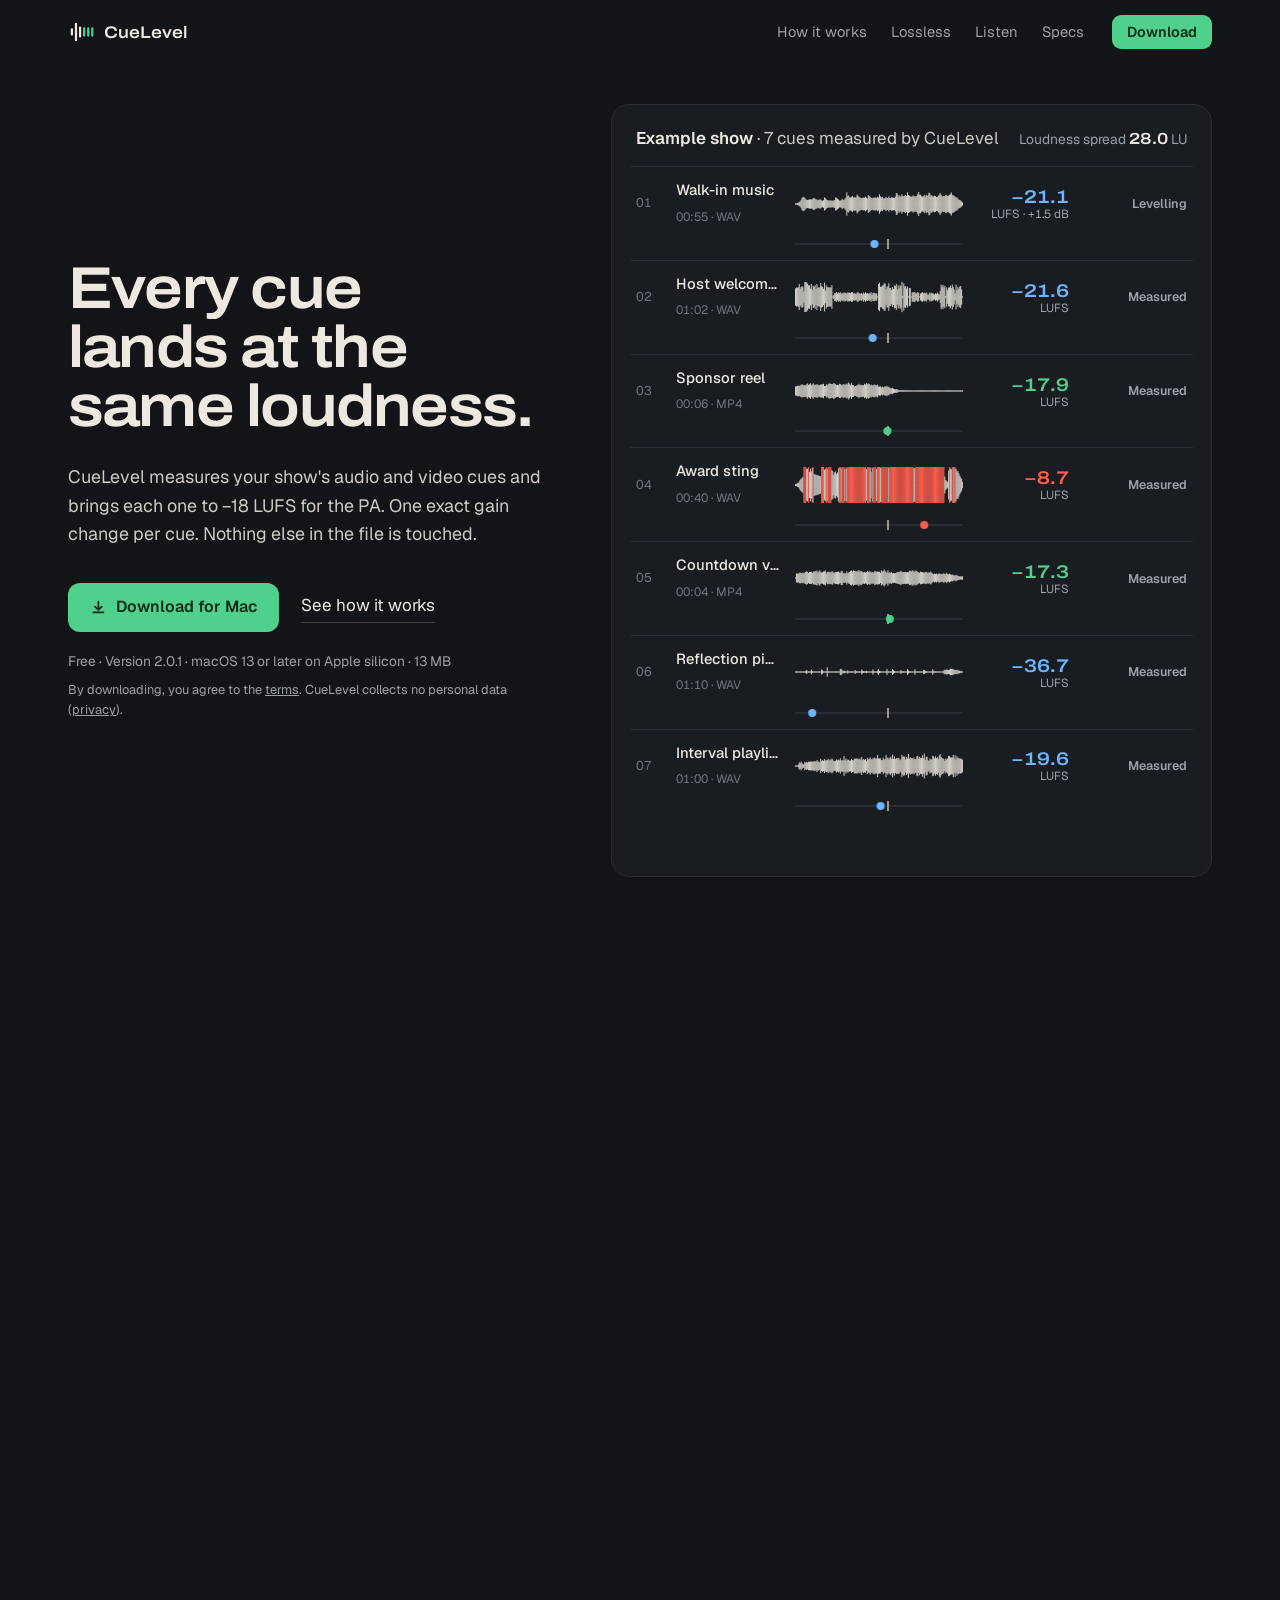
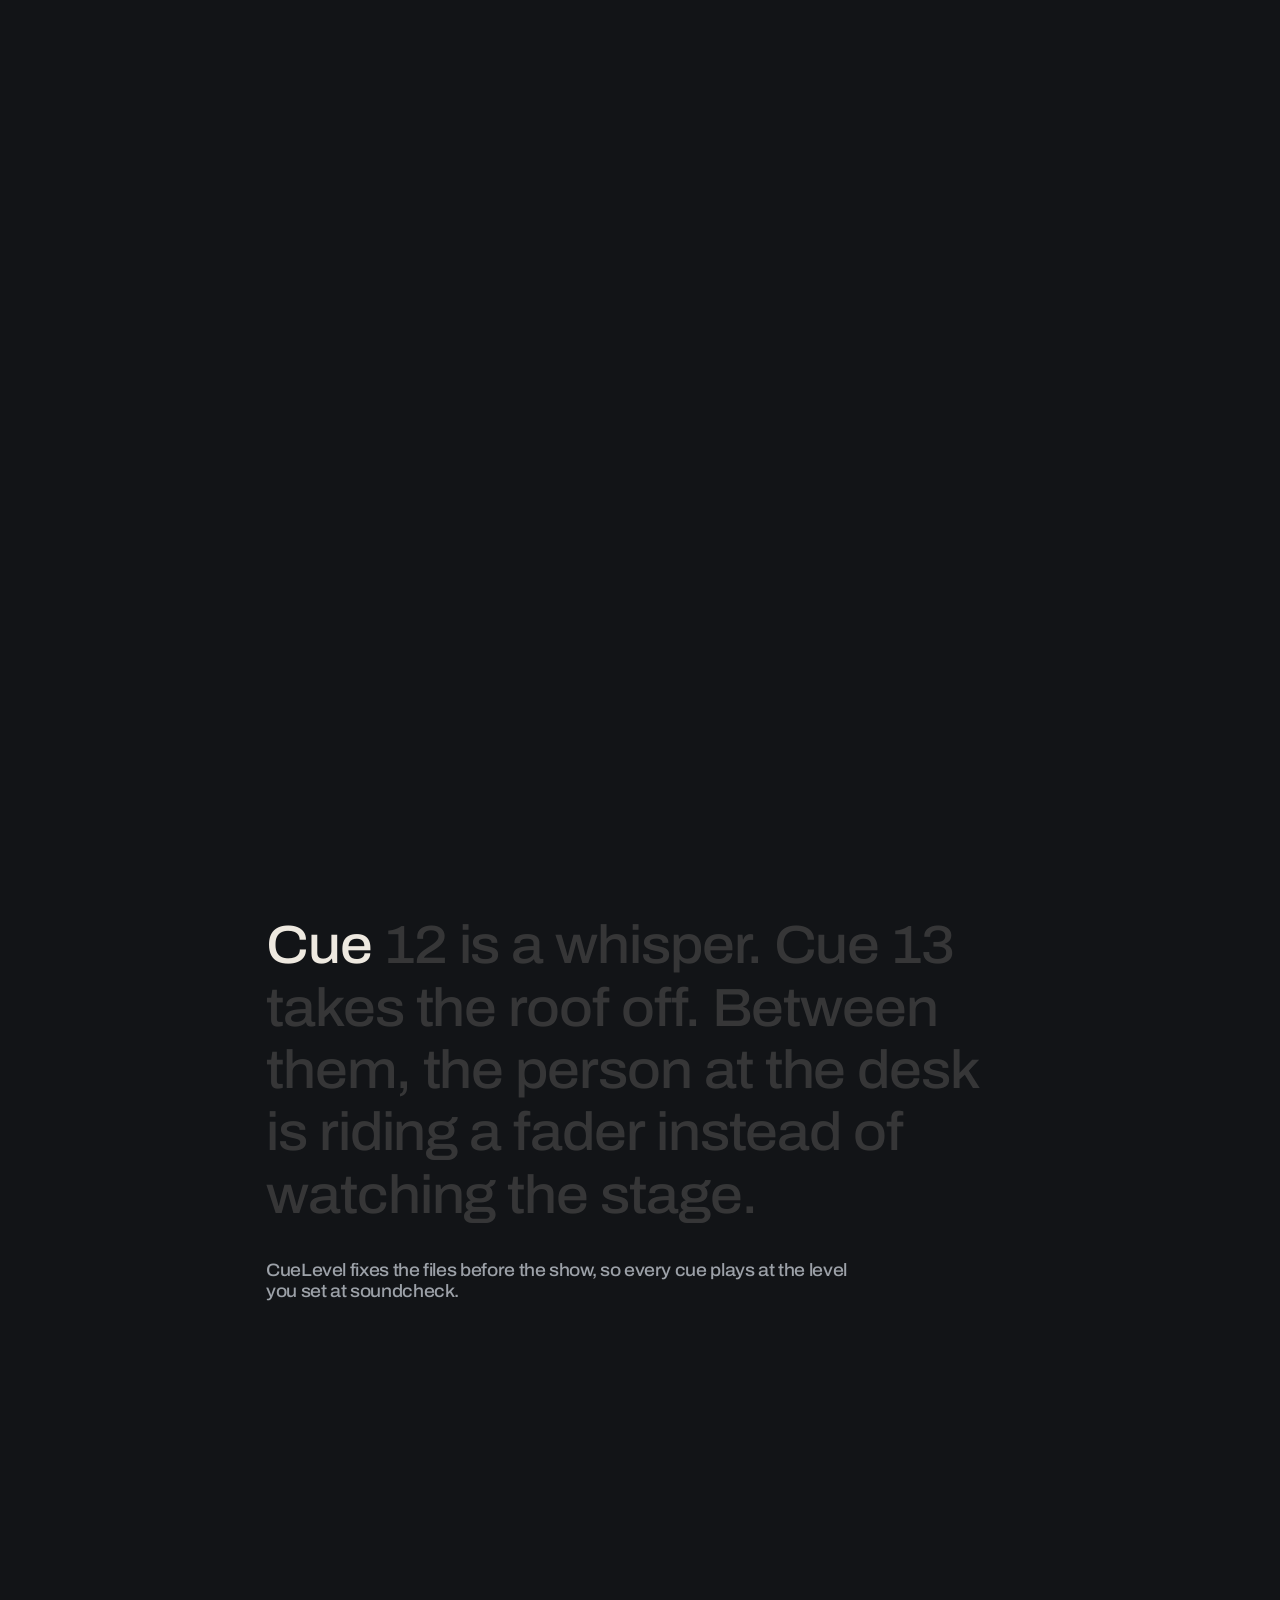
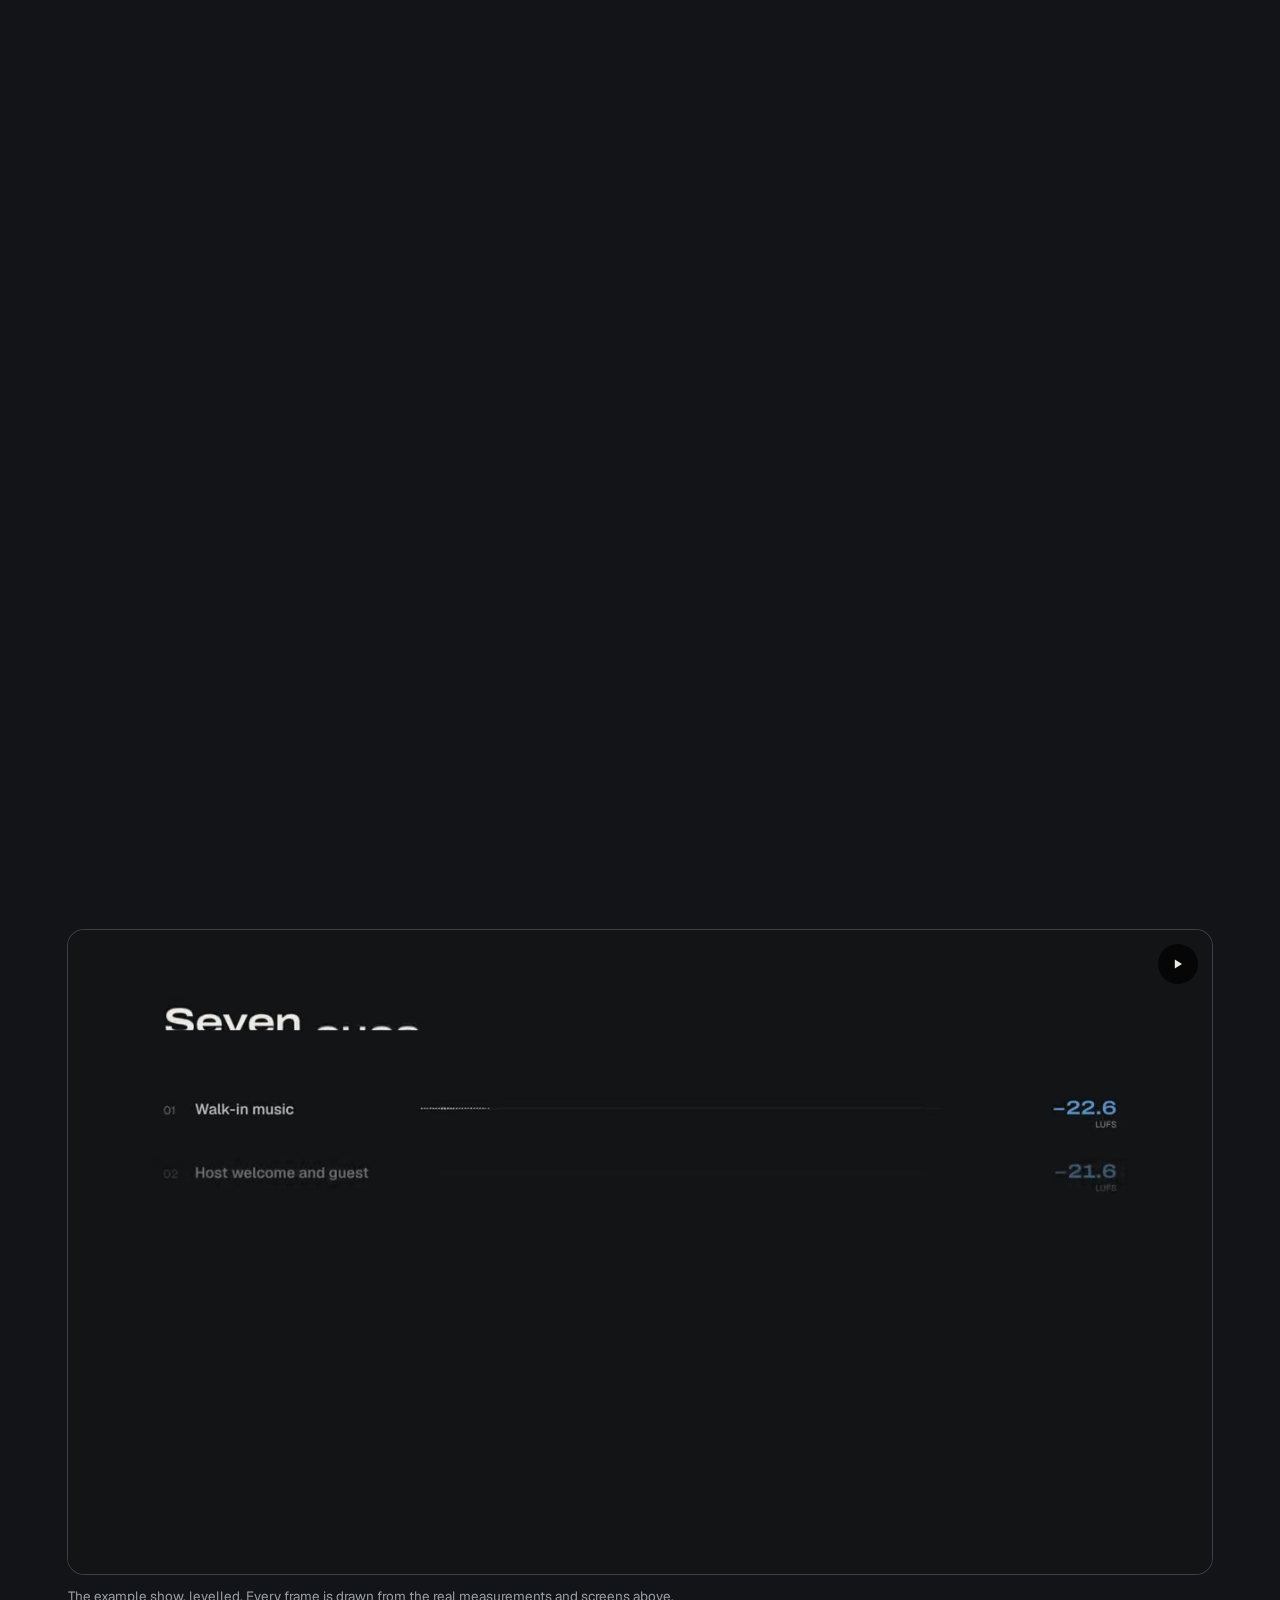
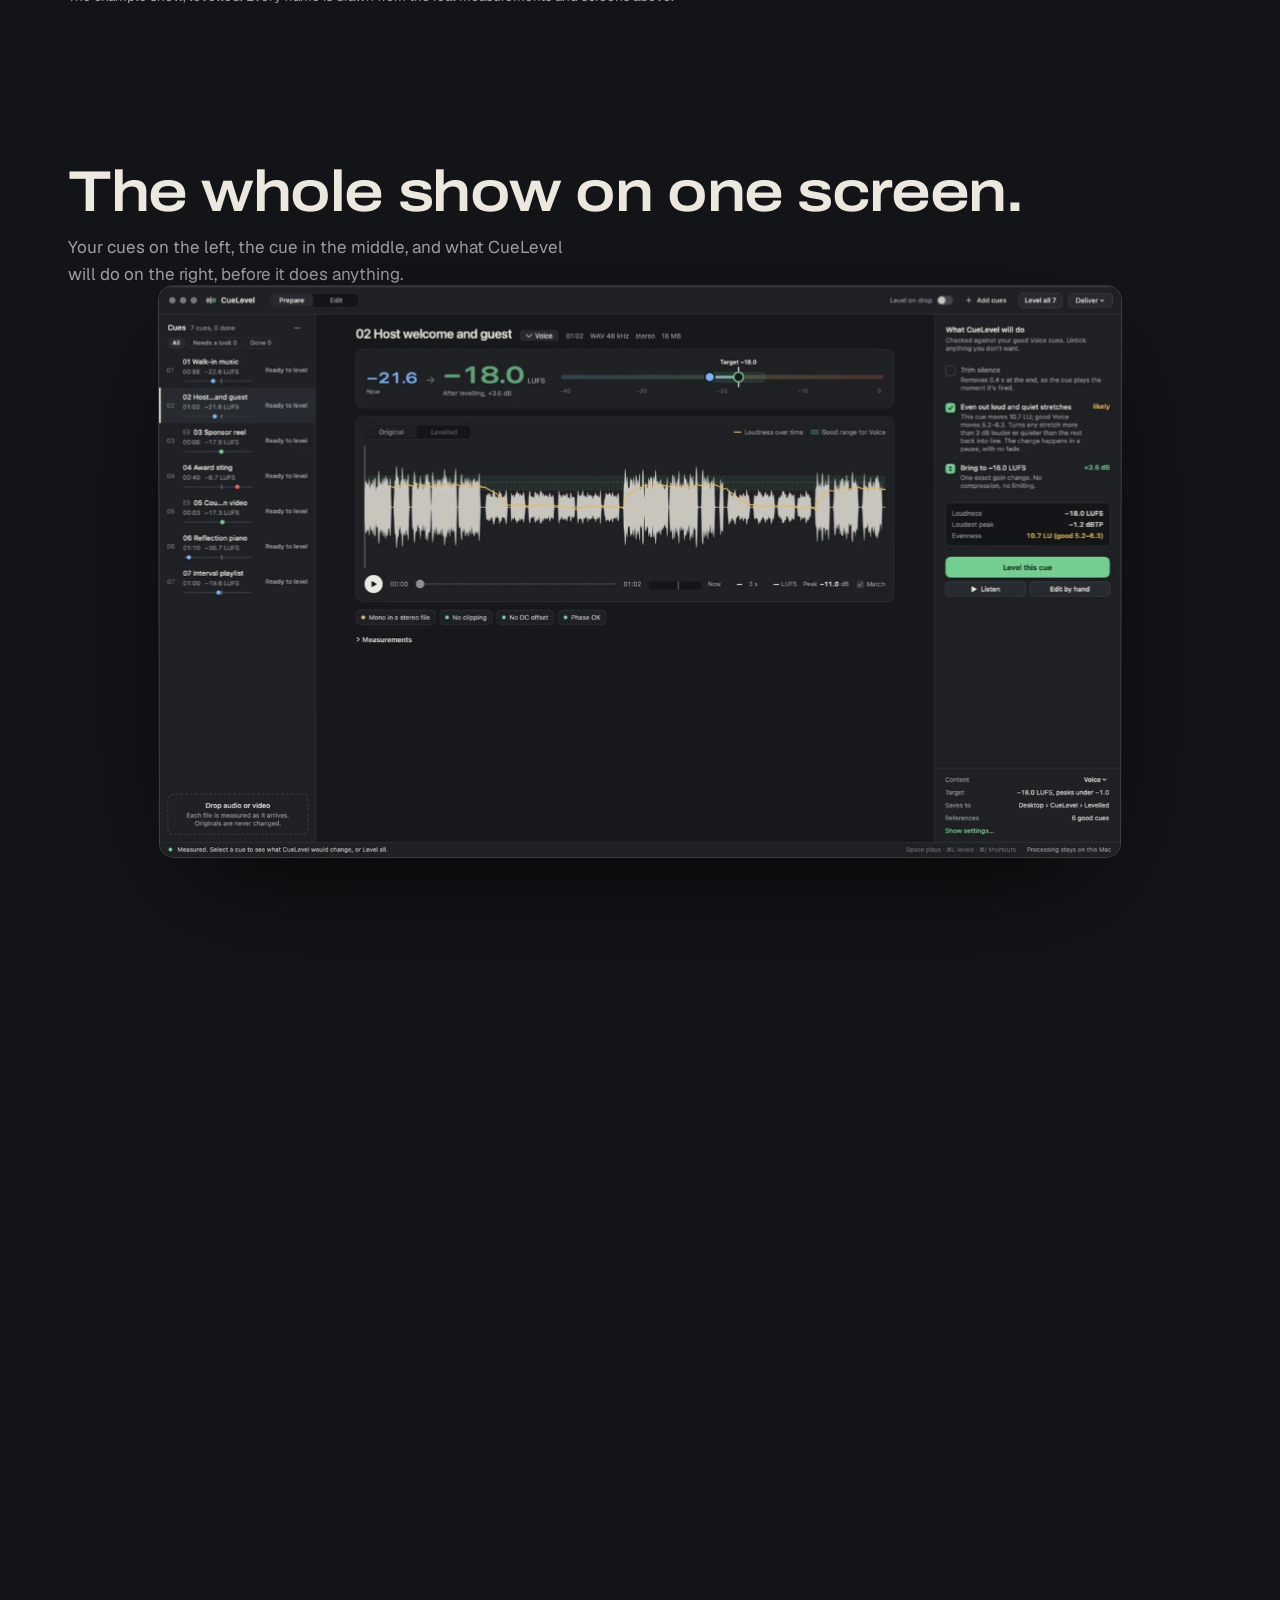
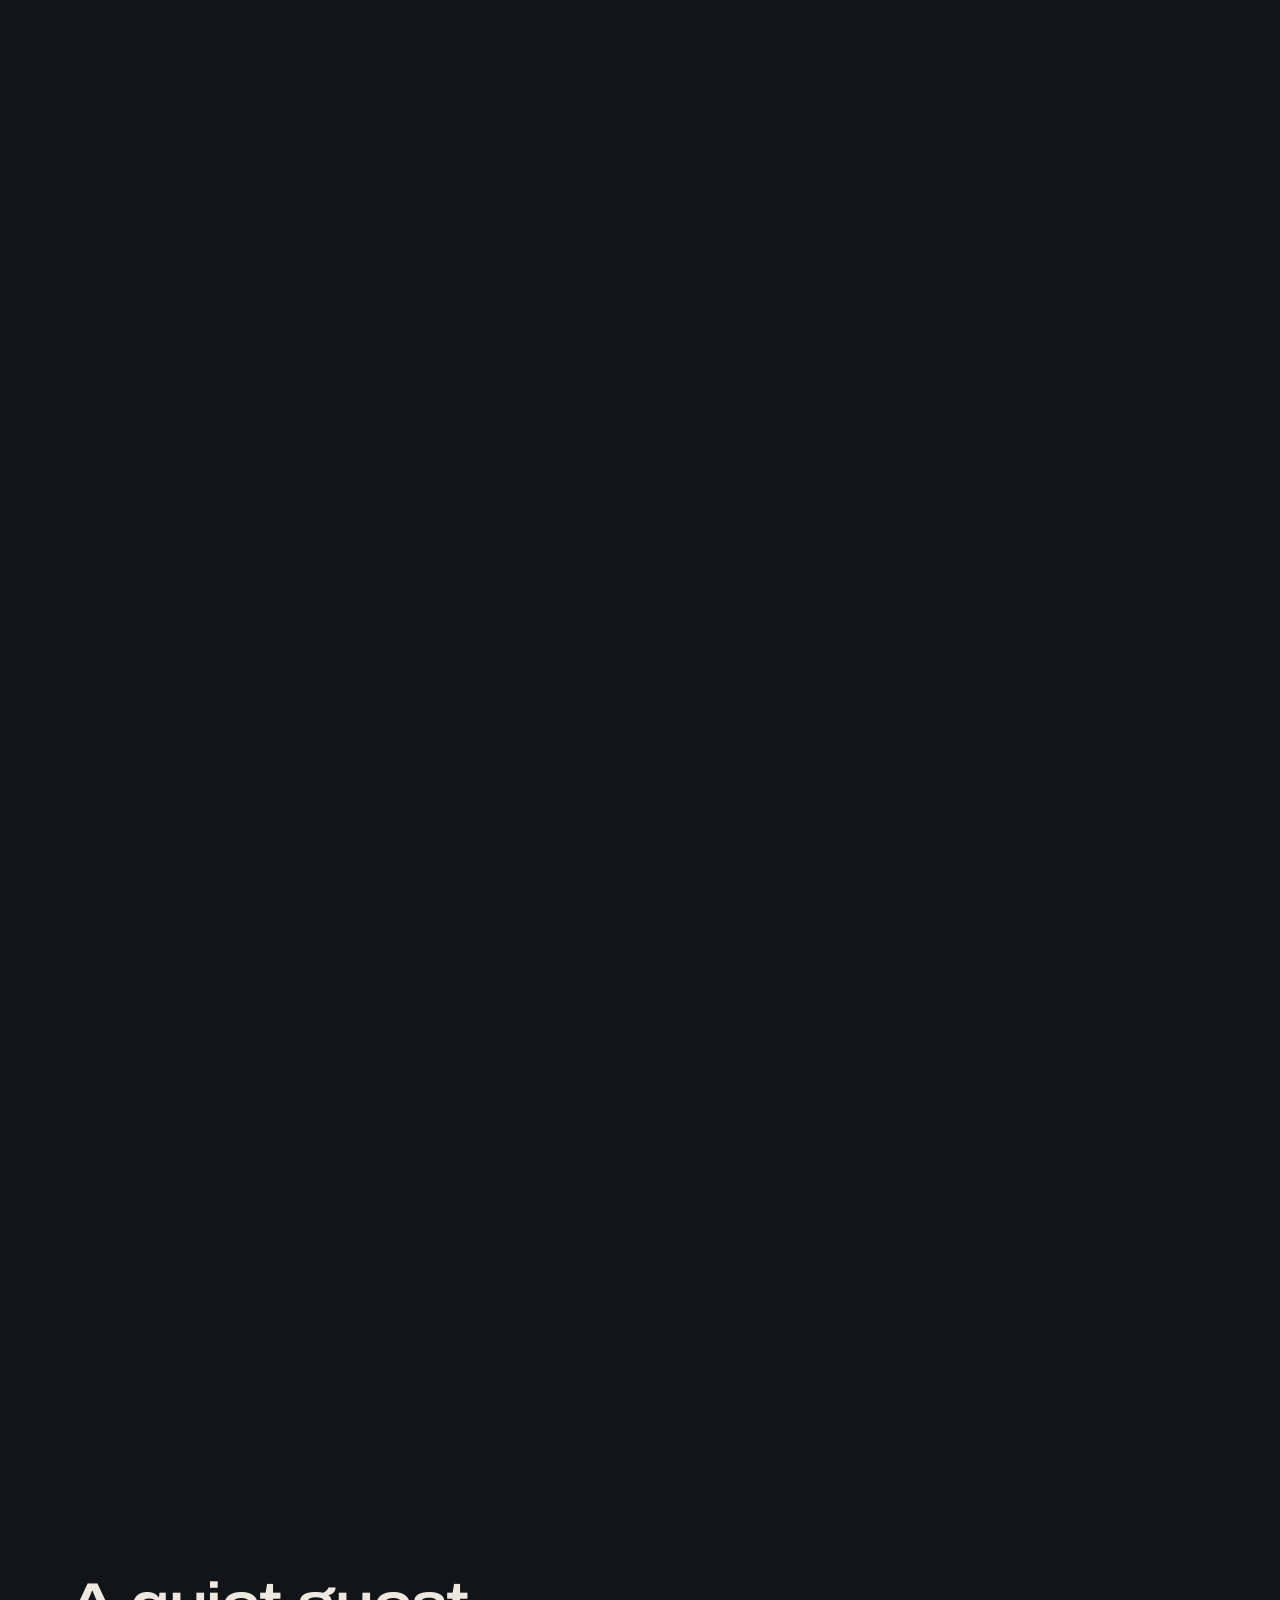
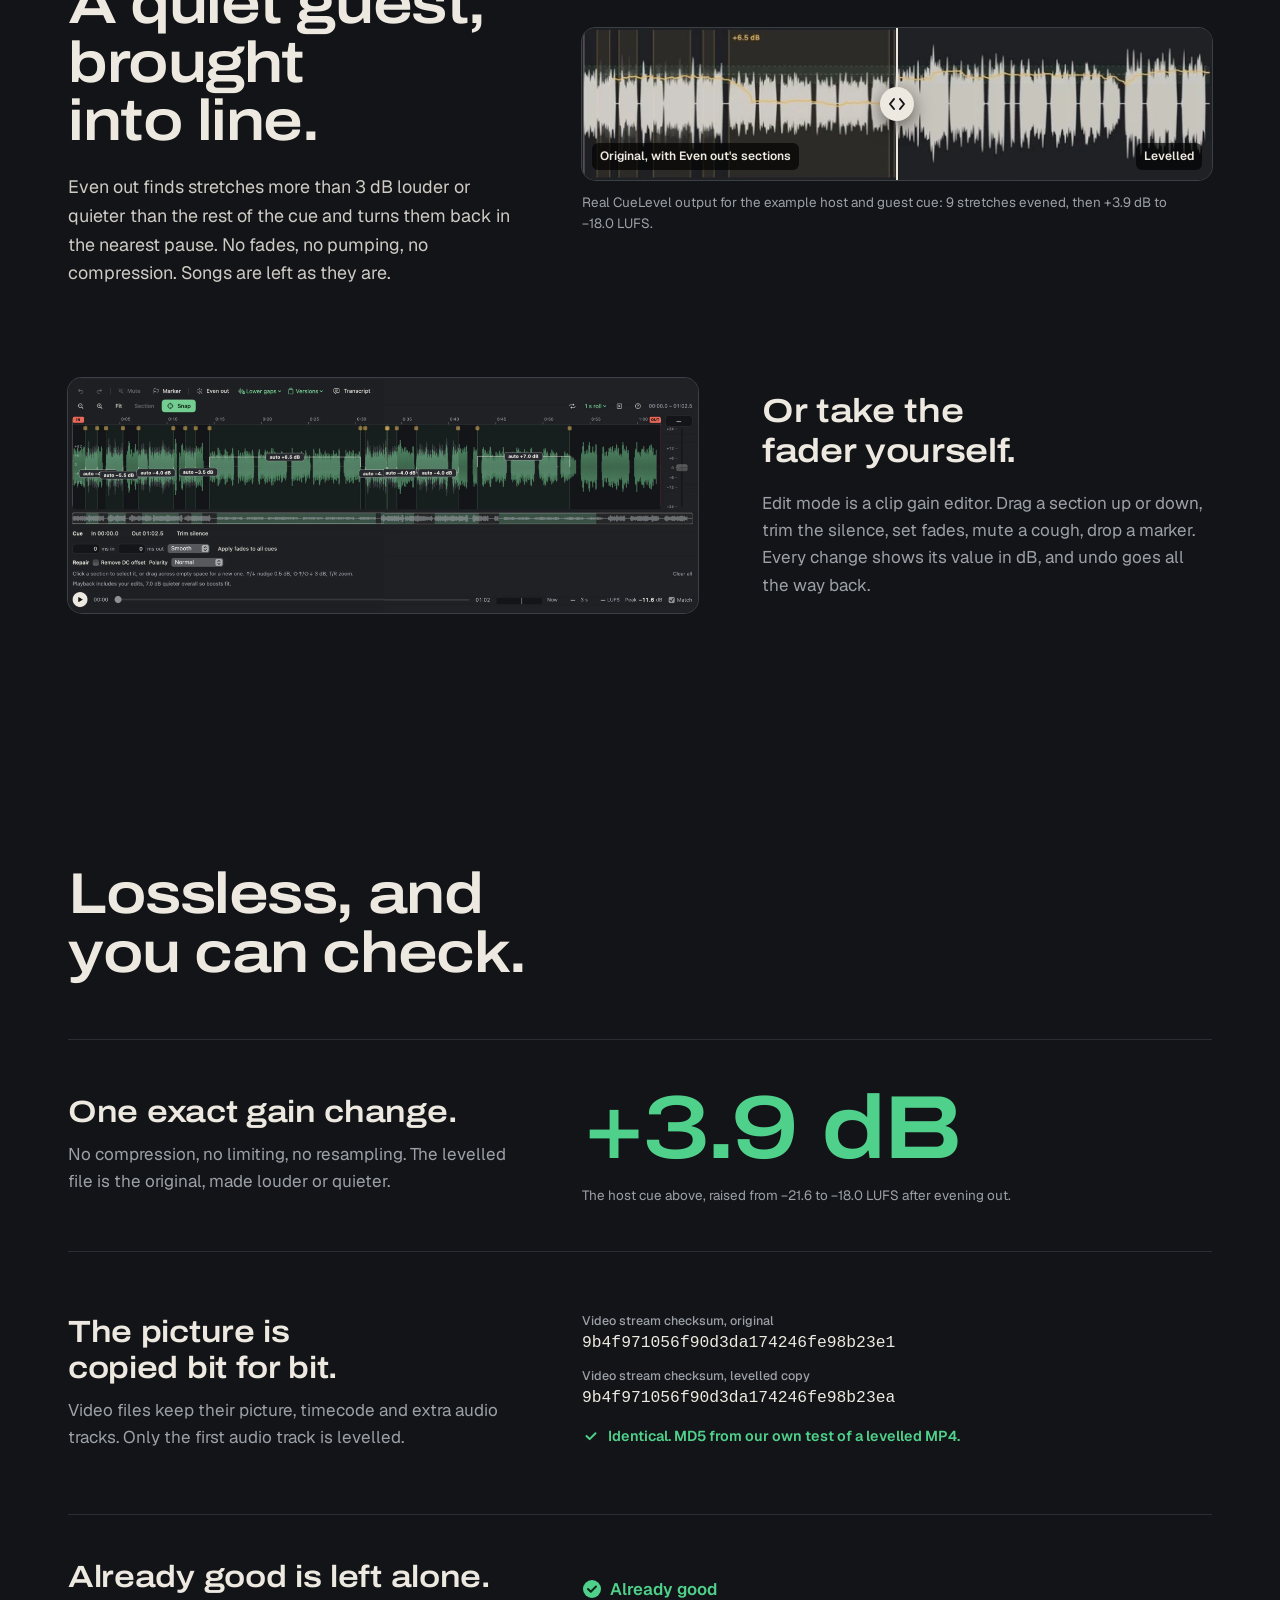
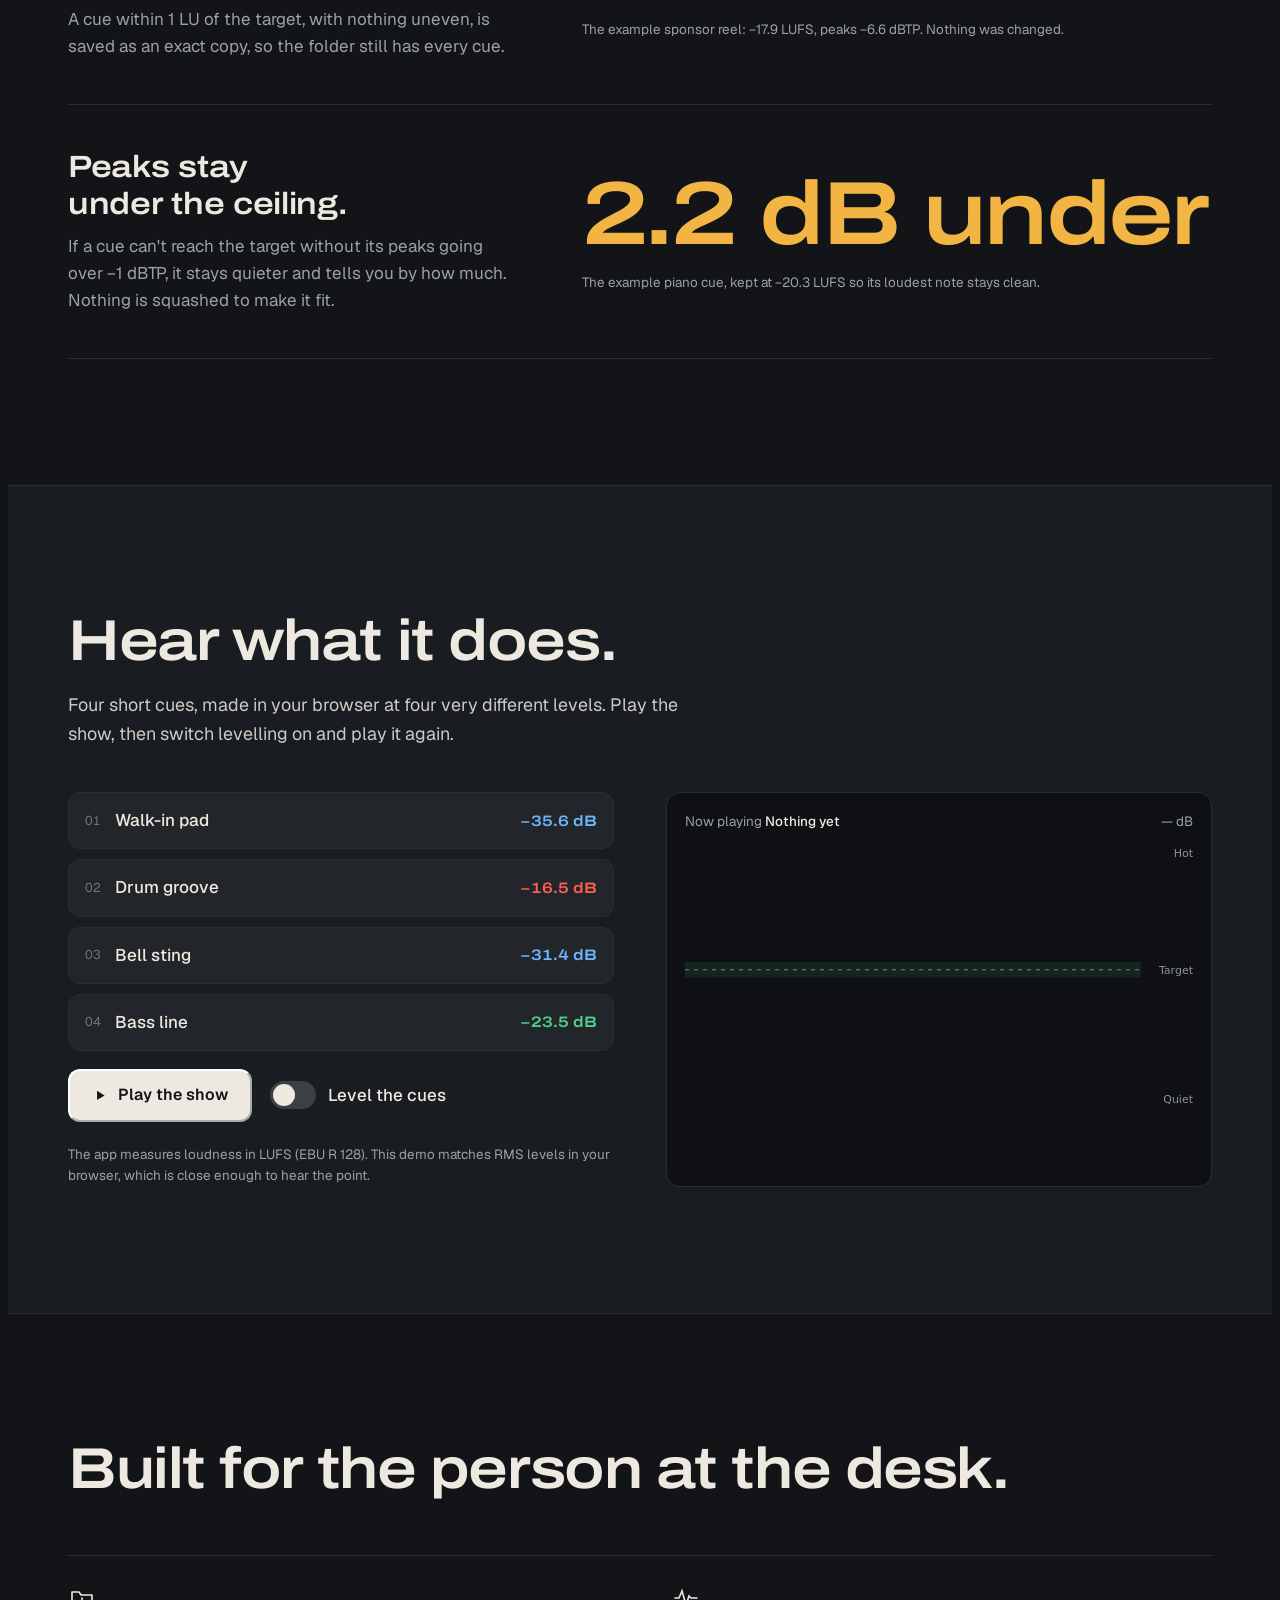
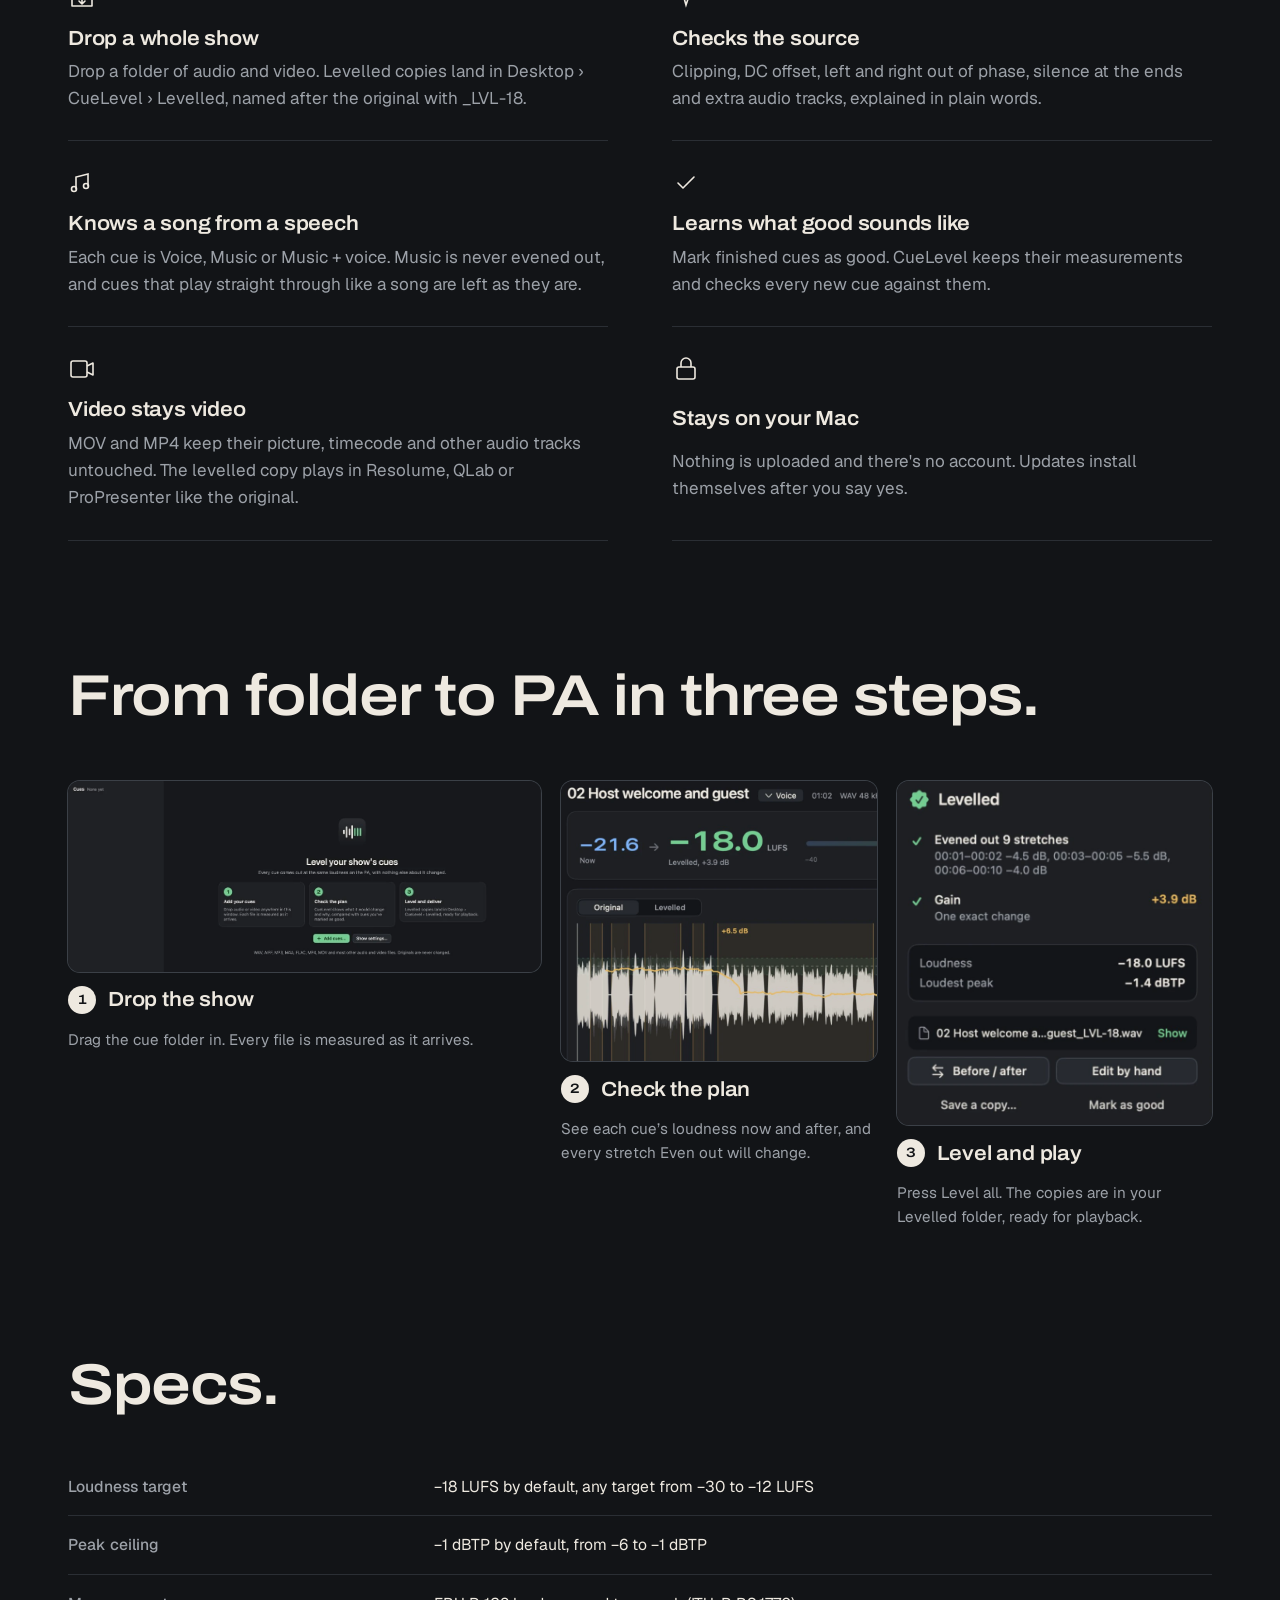
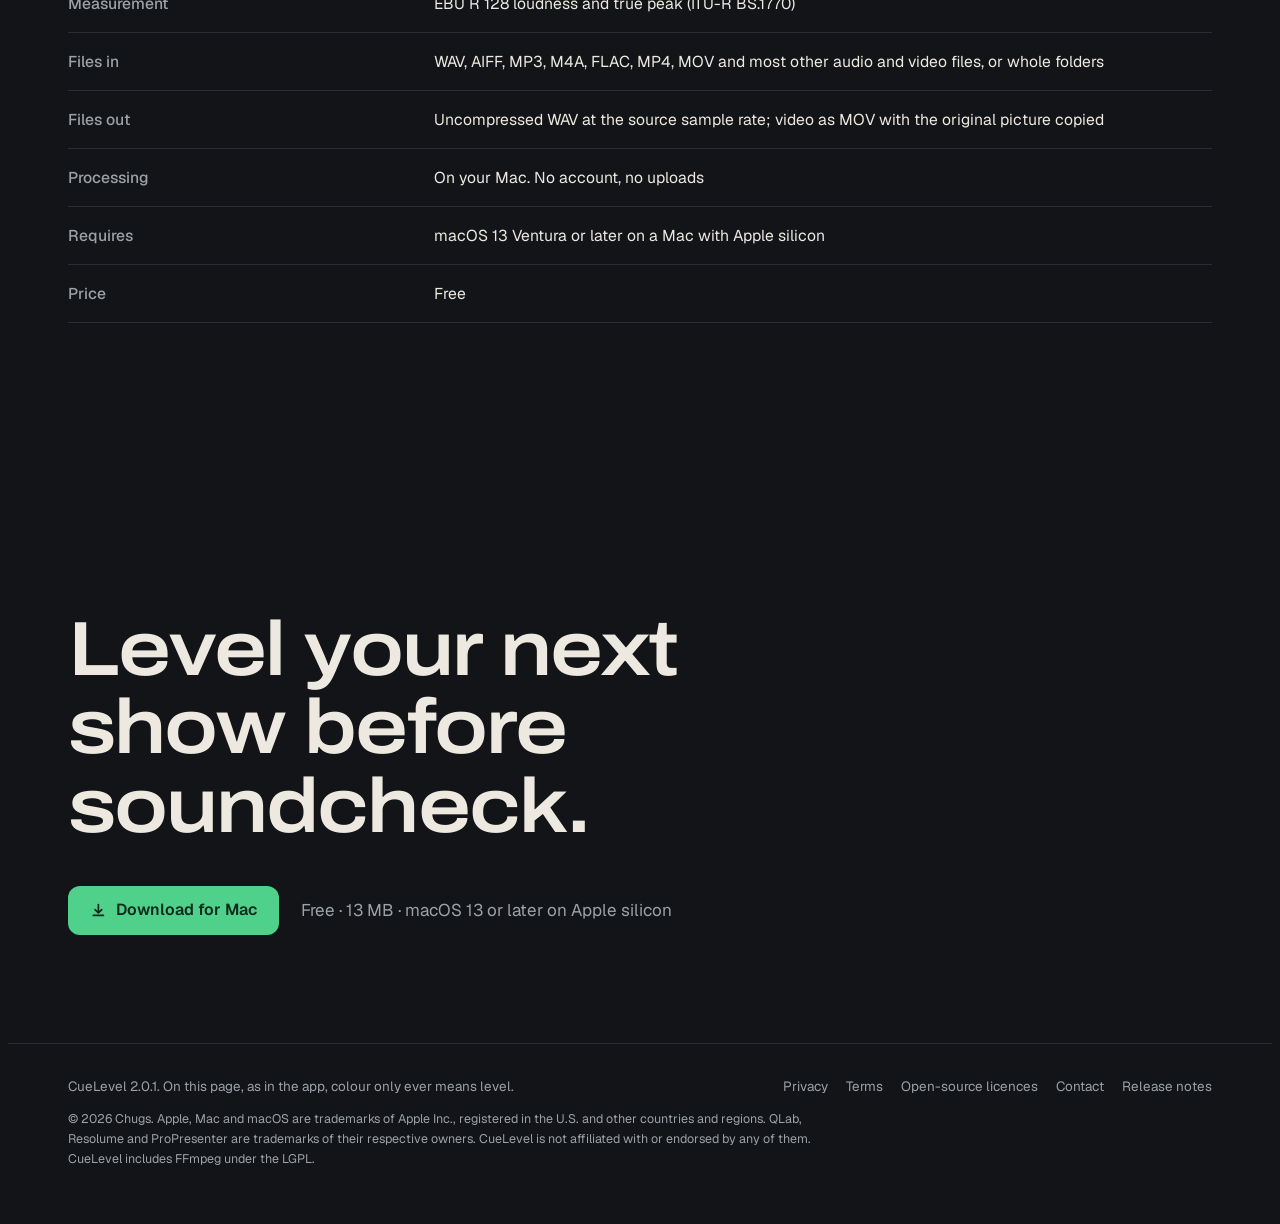
==== commit c594ef3d: "Website: sharp retina screenshots for the steps and Edit mode (phone crop), meter stays inside its c" ====
--- a/docs/index.html
+++ b/docs/index.html
@@ -206,8 +206,9 @@
 .switch input:checked+.t{background:var(--good)}
 .switch input:checked+.t::after{transform:translateX(18px);background:var(--onGood)}
 .switch input:focus-visible+.t{outline:2px solid var(--good);outline-offset:3px}
-.scope{background:var(--field);border:1px solid var(--line);border-radius:14px;padding:18px;display:grid;grid-template-rows:auto 1fr auto;gap:12px;min-height:300px}
-.scope canvas{width:100%;height:100%;min-height:180px}
+.scope{background:var(--field);border:1px solid var(--line);border-radius:14px;padding:18px;display:grid;grid-template-rows:auto auto;gap:12px;align-content:start}
+.scope .plot{position:relative;height:clamp(180px,26vw,260px)}
+.scope canvas{position:absolute;inset:0;width:100%;height:100%;display:block}
 .scope .lbl{display:flex;justify-content:space-between;font-size:.84rem;color:var(--muted)}
 .scope .lbl b{color:var(--bone);font-weight:500}
 @media (max-width:860px){.player{grid-template-columns:1fr}}
@@ -376,7 +377,7 @@
       </div>
     </div>
     <div class="wrap editor">
-      <figure class="rv"><img src="shots/edit-host.webp" width="1415" height="840" loading="lazy" alt="CueLevel's Edit mode: a zoomable waveform with Even out's sections labelled +6.5 dB, −4.0 dB and +7.0 dB, a fader, and trim and fade controls."></figure>
+      <figure class="rv"><picture><source media="(max-width: 700px)" srcset="shots/edit-host-m.webp" width="1240" height="560"><img src="shots/edit-host.webp" width="2470" height="923" loading="lazy" alt="CueLevel's Edit mode: a zoomable waveform with Even out's sections labelled +6.5 dB, −4.0 dB and +7.0 dB, a fader, and trim and fade controls."></picture></figure>
       <div class="copy" style="display:grid;gap:18px">
         <h3 class="rv" style="font-size:clamp(1.6rem,2.6vw,2.2rem);font-stretch:118%">Or take the fader yourself.</h3>
         <p class="rv muted">Edit mode is a clip gain editor. Drag a section up or down, trim the silence, set fades, mute a cough, drop a marker. Every change shows its value in dB, and undo goes all the way back.</p>
@@ -423,8 +424,7 @@
         </div>
         <div class="scope">
           <div class="lbl"><span>Now playing <b id="nowName">Nothing yet</b></span><span class="num" id="nowLevel">— dB</span></div>
-          <canvas id="scope" aria-label="Live level meter for the demo"></canvas>
-          <div class="lbl"><span>Quiet</span><span>Target</span><span>Hot</span></div>
+          <div class="plot"><canvas id="scope" aria-label="Live level meter for the demo"></canvas></div>
         </div>
       </div>
     </div>
@@ -449,8 +449,8 @@
       <h2 class="rv">From folder to PA in three steps.</h2>
       <div class="steps">
         <div class="step rv"><figure><img src="shots/step-drop.webp" width="1141" height="459" loading="lazy" alt="CueLevel's start screen: add your cues, check the plan, level and deliver."></figure><h3><span class="k">1</span>Drop the show</h3><p>Drag the cue folder in. Every file is measured as it arrives.</p></div>
-        <div class="step rv"><figure><img src="shots/step-plan.webp" width="274" height="429" loading="lazy" alt="The plan panel: trim silence, even out loud and quiet stretches, bring to −18 LUFS, with predicted loudness and peak."></figure><h3><span class="k">2</span>Check the plan</h3><p>See what will change in each cue, and why. Untick anything you don't want.</p></div>
-        <div class="step rv"><figure><img src="shots/step-result.webp" width="274" height="299" loading="lazy" alt="The result panel: levelled, evened out 9 stretches, gain +3.9 dB, and the saved file."></figure><h3><span class="k">3</span>Level and play</h3><p>Press Level all. The copies are in your Levelled folder, ready for playback.</p></div>
+        <div class="step rv"><figure><img src="shots/step-plan.webp" width="812" height="720" loading="lazy" alt="The host cue measured at −21.6 LUFS, going to −18.0, with the stretches Even out will change marked on the waveform, one of them +6.5 dB."></figure><h3><span class="k">2</span>Check the plan</h3><p>See each cue’s loudness now and after, and every stretch Even out will change.</p></div>
+        <div class="step rv"><figure><img src="shots/step-result.webp" width="670" height="730" loading="lazy" alt="The result panel: levelled, evened out 9 stretches, gain +3.9 dB, and the saved file."></figure><h3><span class="k">3</span>Level and play</h3><p>Press Level all. The copies are in your Levelled folder, ready for playback.</p></div>
       </div>
     </div>
   </section>
@@ -679,7 +679,7 @@
     stopAt = t0 + DUR * buffers.length; meter(an, t0);
   });
   let nodes = [];
-  function stopAll() { nodes.forEach(n => { try { n.src.stop(); } catch (e) {} }); nodes = []; playing = false; playBtn.querySelector('span').textContent = 'Play the show'; chips.forEach(c => c.classList.remove('now')); nowName.textContent = 'Nothing yet'; }
+  function stopAll() { nodes.forEach(n => { try { n.src.stop(); } catch (e) {} }); nodes = []; playing = false; playBtn.querySelector('span').textContent = 'Play the show'; chips.forEach(c => c.classList.remove('now')); nowName.textContent = '—'; }
   function meter(an, t0) {
     const g = scope.getContext('2d'), buf = new Float32Array(an.fftSize), hist = [];
     const loop = () => {
@@ -695,13 +695,15 @@
   }
   function drawScope(g, hist, db) {
     const dpr = Math.min(2, devicePixelRatio || 1), W = scope.clientWidth, H = scope.clientHeight;
-    if (scope.width !== Math.round(W * dpr)) { scope.width = Math.round(W * dpr); scope.height = Math.round(H * dpr); }
+    if (scope.width !== Math.round(W * dpr) || scope.height !== Math.round(H * dpr)) { scope.width = Math.round(W * dpr); scope.height = Math.round(H * dpr); }
     g.setTransform(dpr, 0, 0, dpr, 0, 0); g.clearRect(0, 0, W, H);
-    const y = v => H - clamp((v + 50) / 50) * H, ty = y(TARGET_RMS);
-    g.fillStyle = 'rgba(79,209,139,.10)'; g.fillRect(0, y(TARGET_RMS + 1.5), W, y(TARGET_RMS - 1.5) - y(TARGET_RMS + 1.5));
-    g.strokeStyle = 'rgba(238,233,224,.5)'; g.setLineDash([4, 5]); g.beginPath(); g.moveTo(0, ty); g.lineTo(W, ty); g.stroke(); g.setLineDash([]);
-    const bw = W / 240;
+    const y = v => H - clamp((v + 50) / 50) * H, ty = y(TARGET_RMS), PW = W - 52;   // right gutter holds the axis labels
+    g.fillStyle = 'rgba(79,209,139,.10)'; g.fillRect(0, y(TARGET_RMS + 1.5), PW, y(TARGET_RMS - 1.5) - y(TARGET_RMS + 1.5));
+    g.strokeStyle = 'rgba(238,233,224,.5)'; g.setLineDash([4, 5]); g.beginPath(); g.moveTo(0, ty); g.lineTo(PW, ty); g.stroke(); g.setLineDash([]);
+    const bw = PW / 240;
     hist.forEach((v, i) => { if (v < -60) return; g.fillStyle = Math.abs(v - TARGET_RMS) <= 2.5 ? C.good : (v < TARGET_RMS ? C.quiet : C.hot); const yy = y(v); g.fillRect(i * bw, yy, Math.max(1, bw - .5), H - yy); });
+    g.font = '500 11px Geist, system-ui, sans-serif'; g.textAlign = 'right'; g.fillStyle = 'rgba(156,161,168,.9)';
+    g.fillText('Hot', W, 12); g.fillText('Target', W, ty + 4); g.fillText('Quiet', W, H - 2);
   }
   drawScope(scope.getContext('2d'), [], null);
 
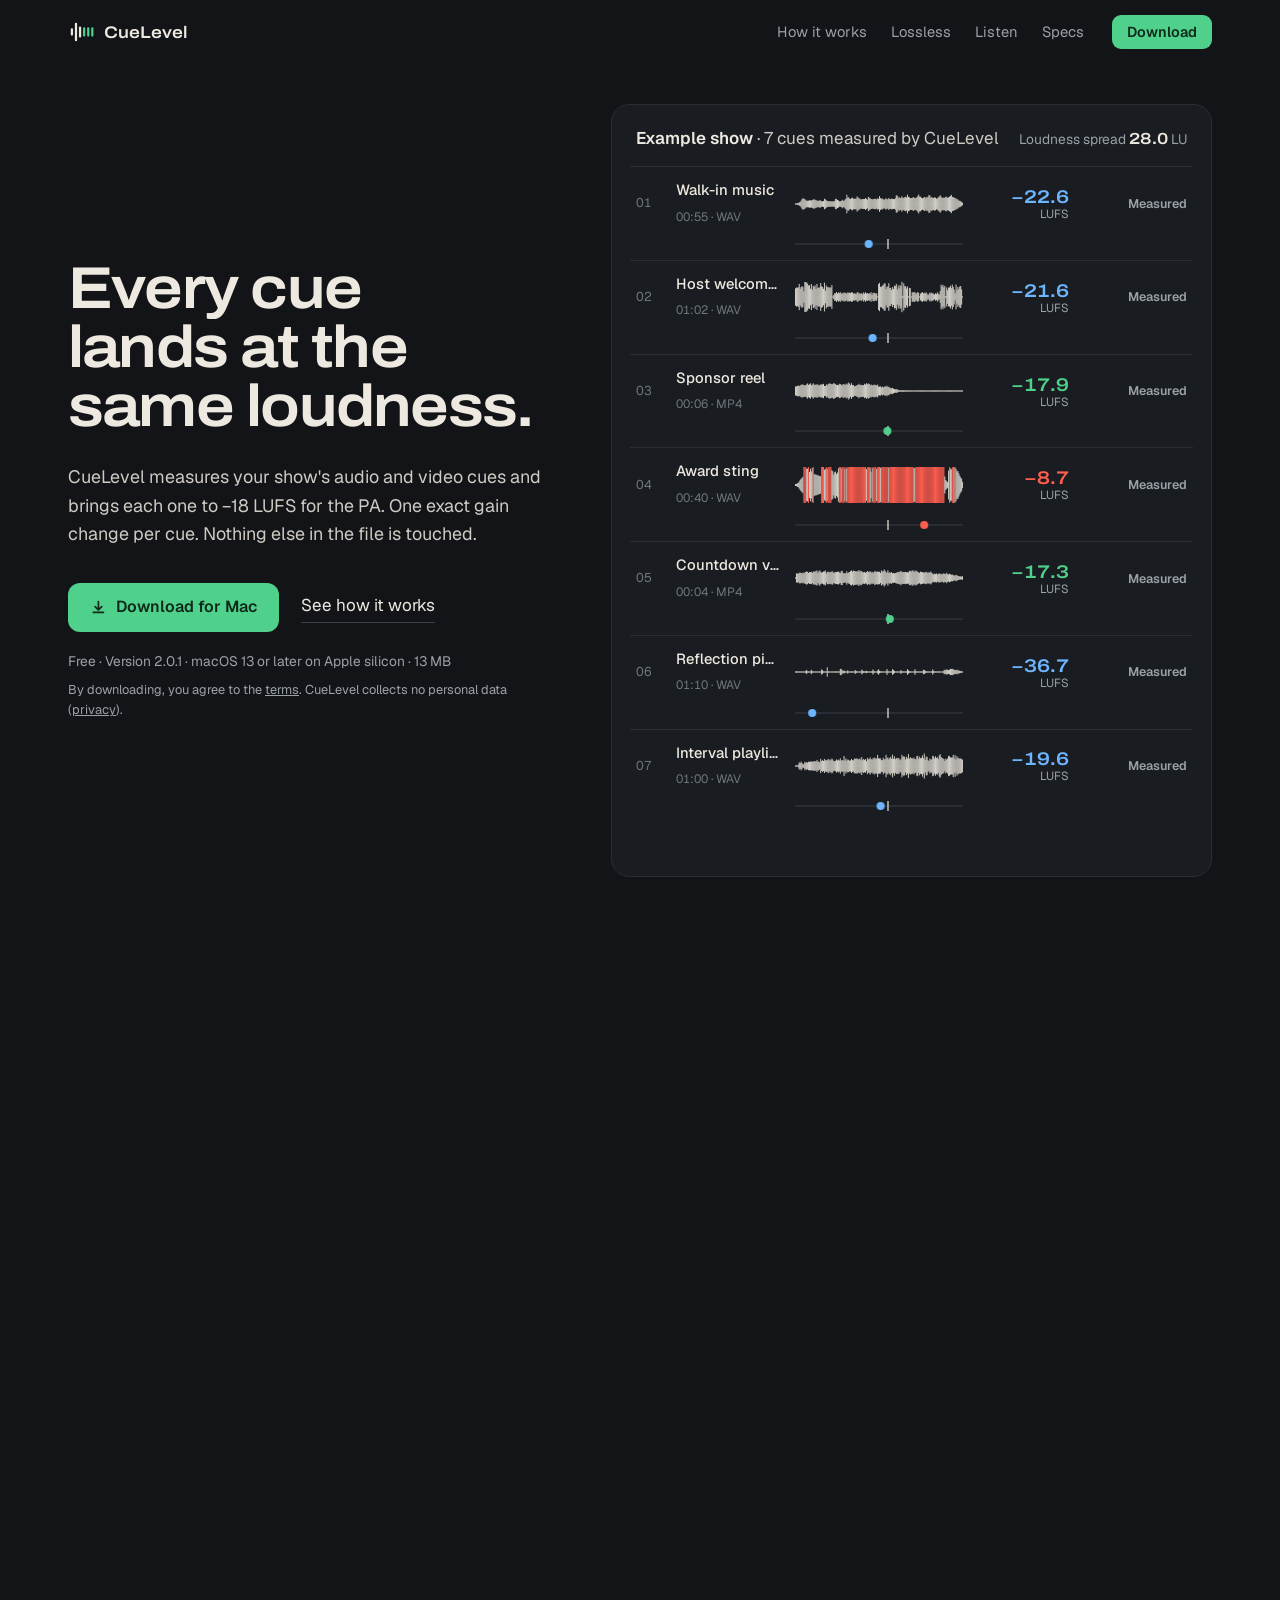
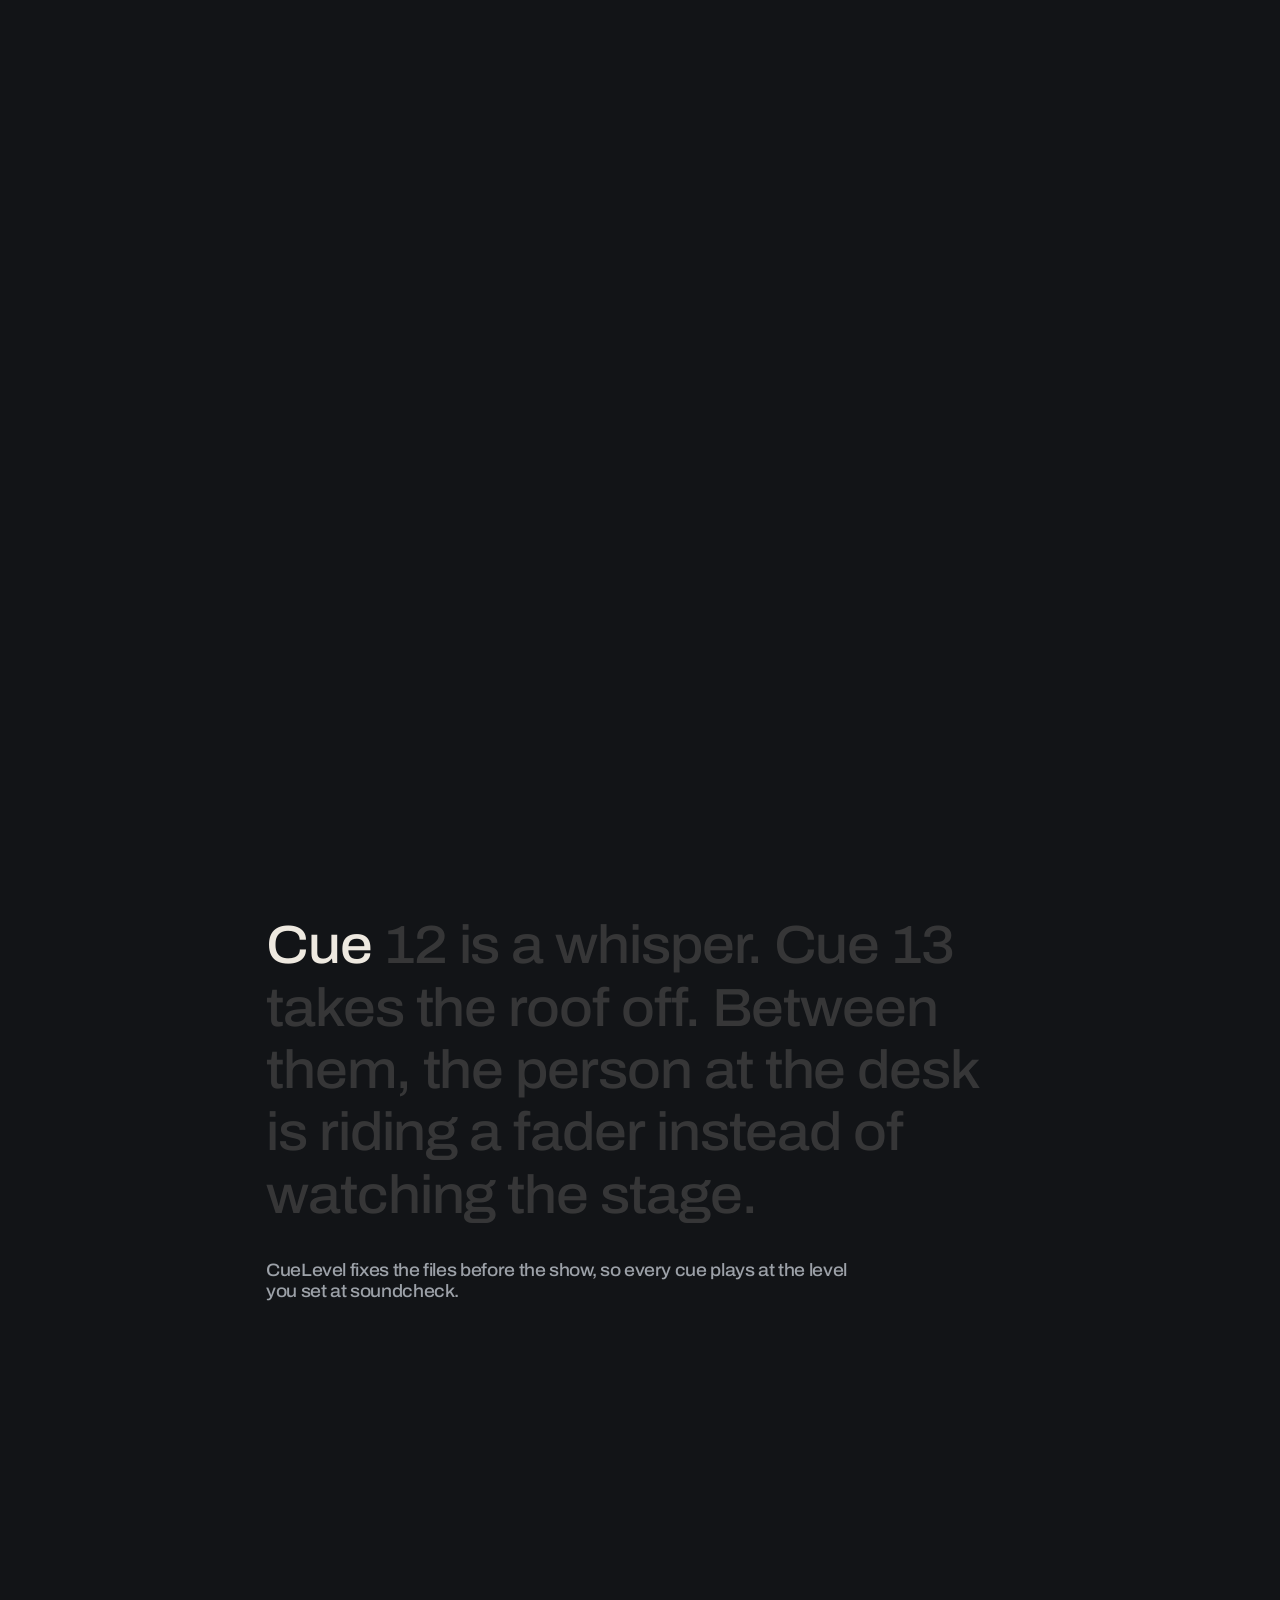
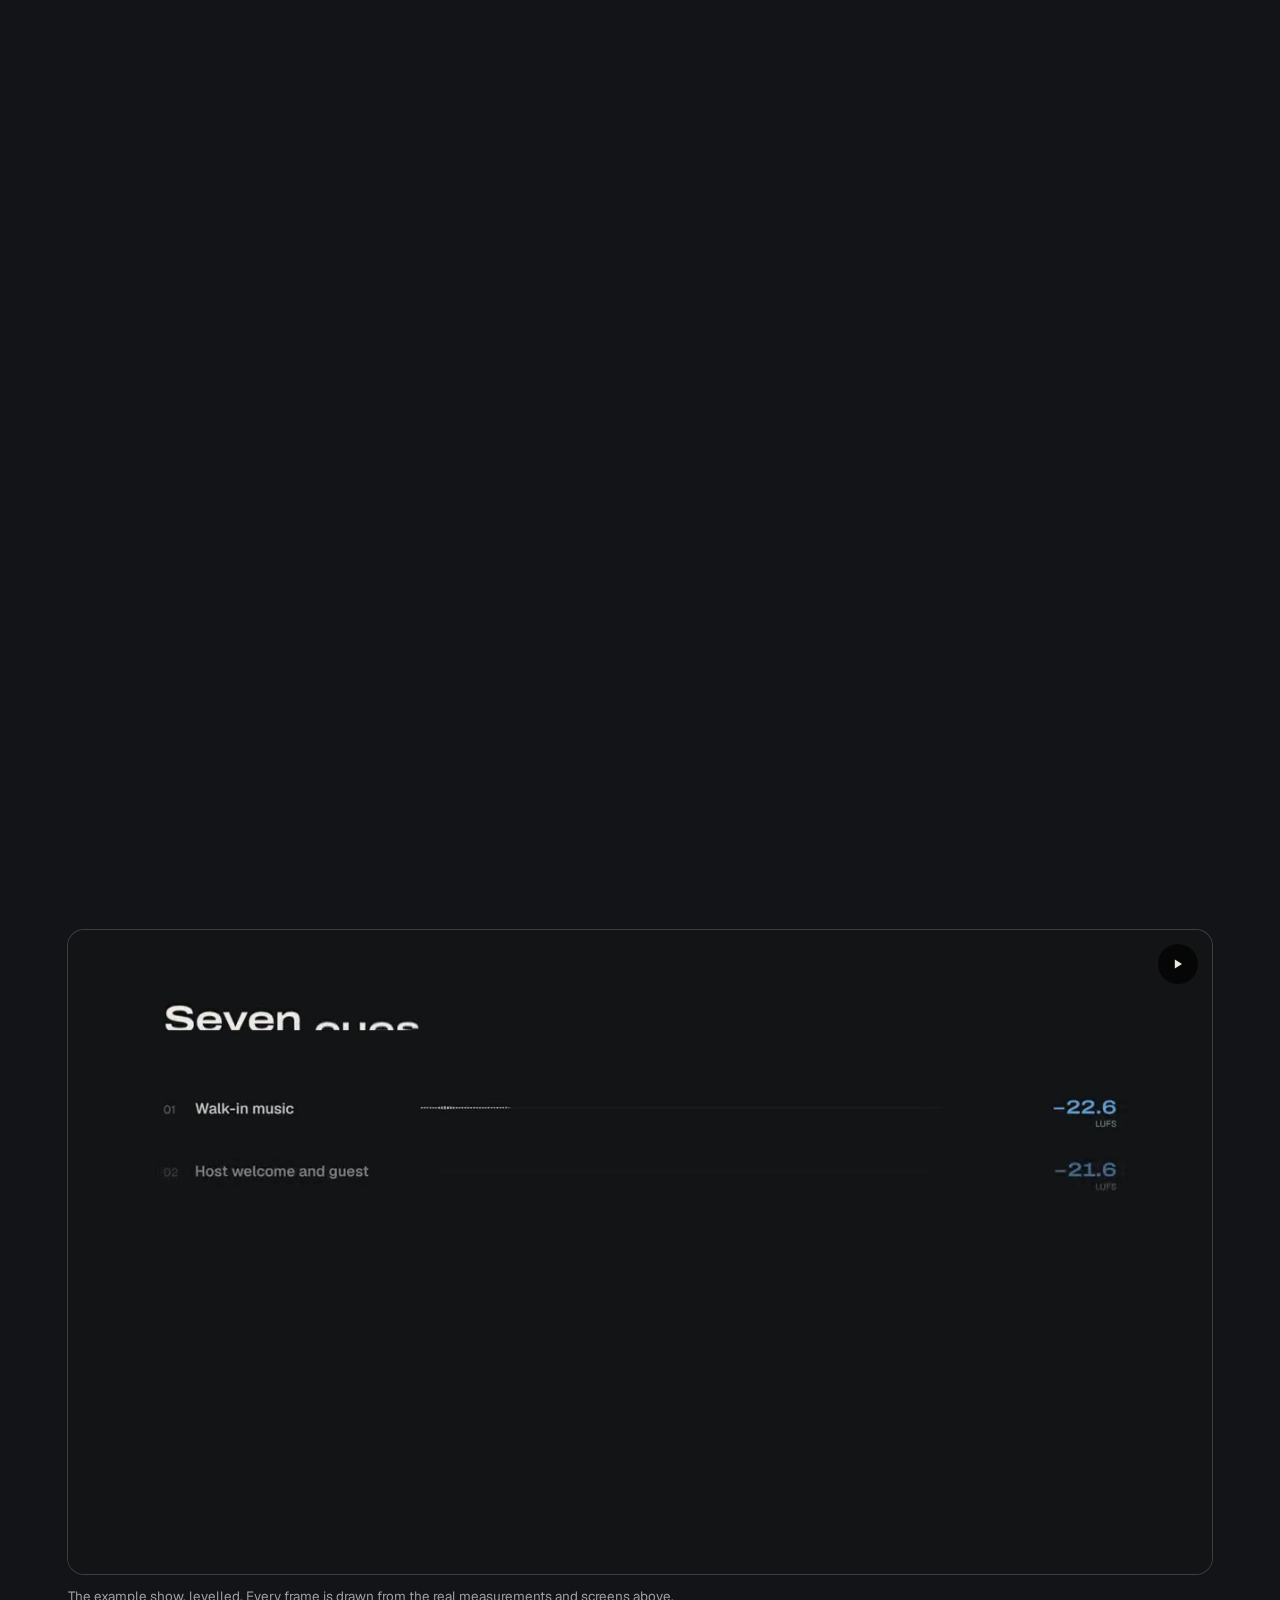
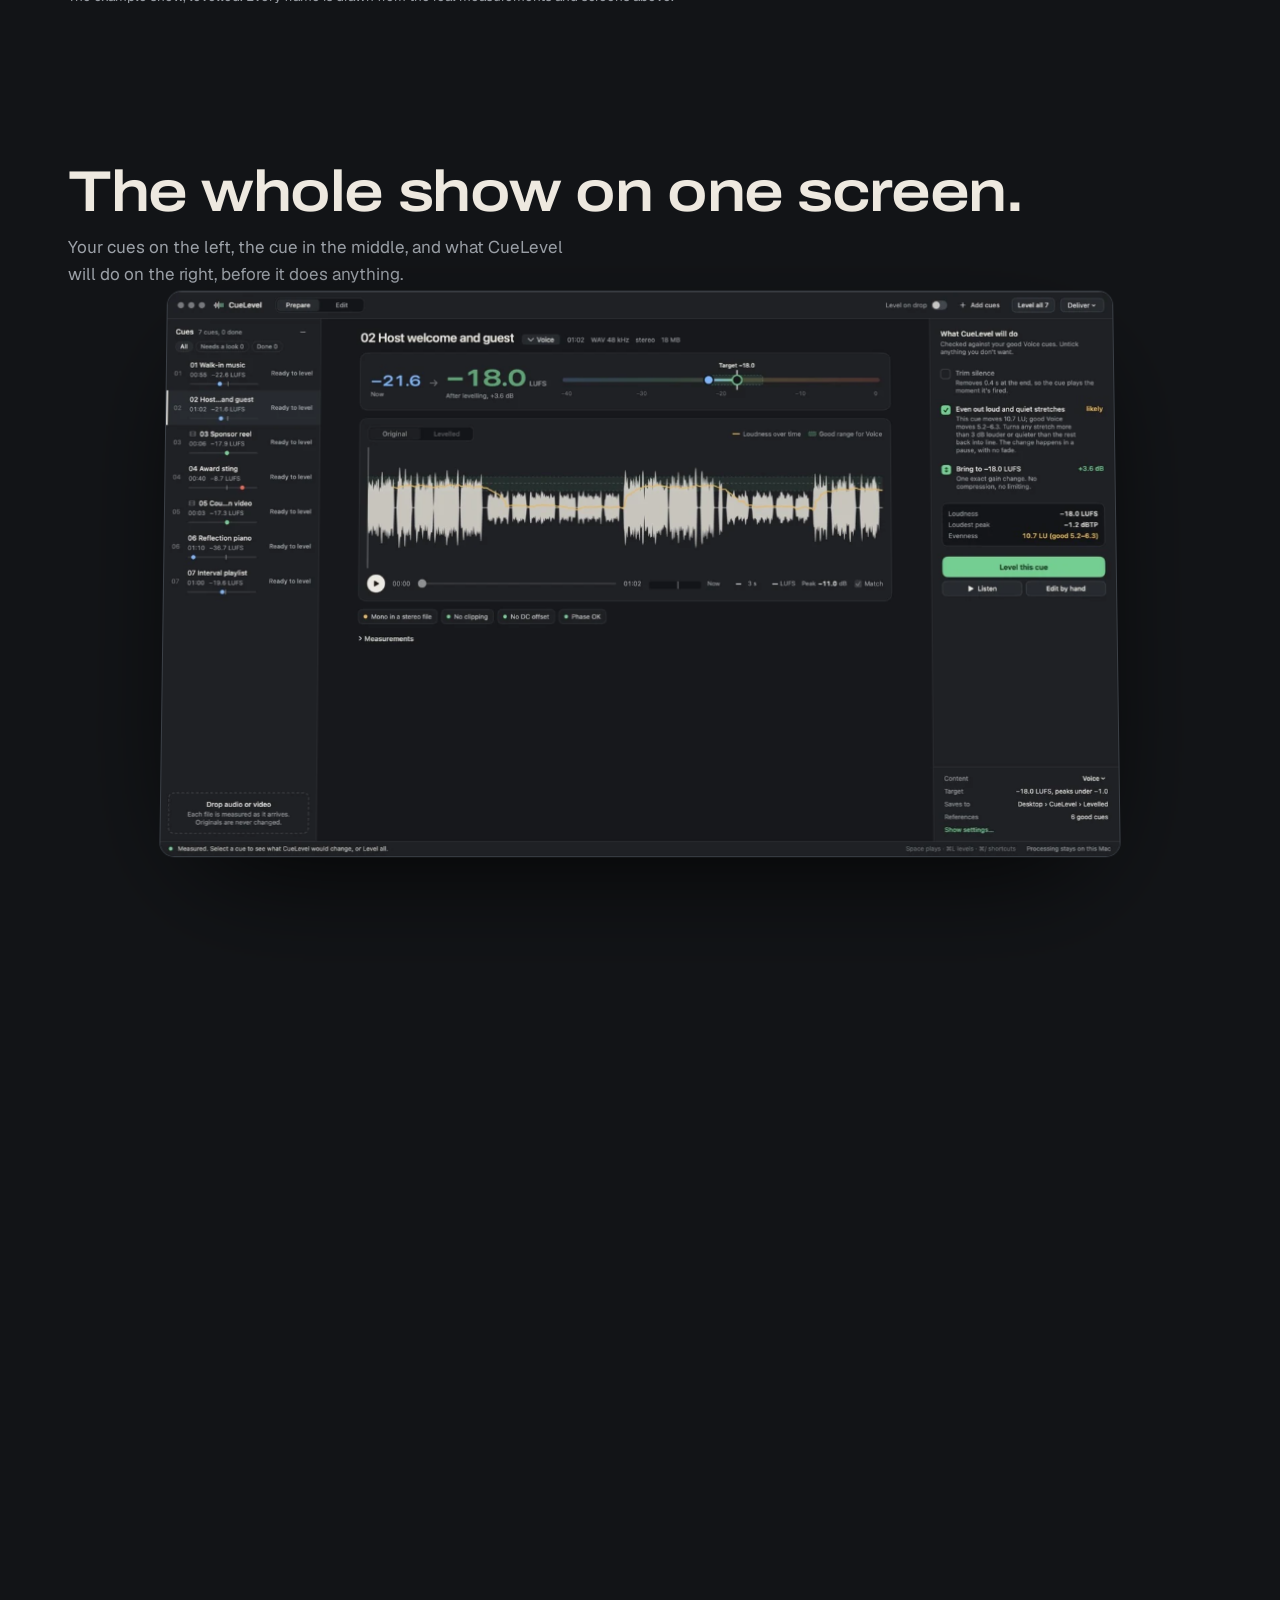
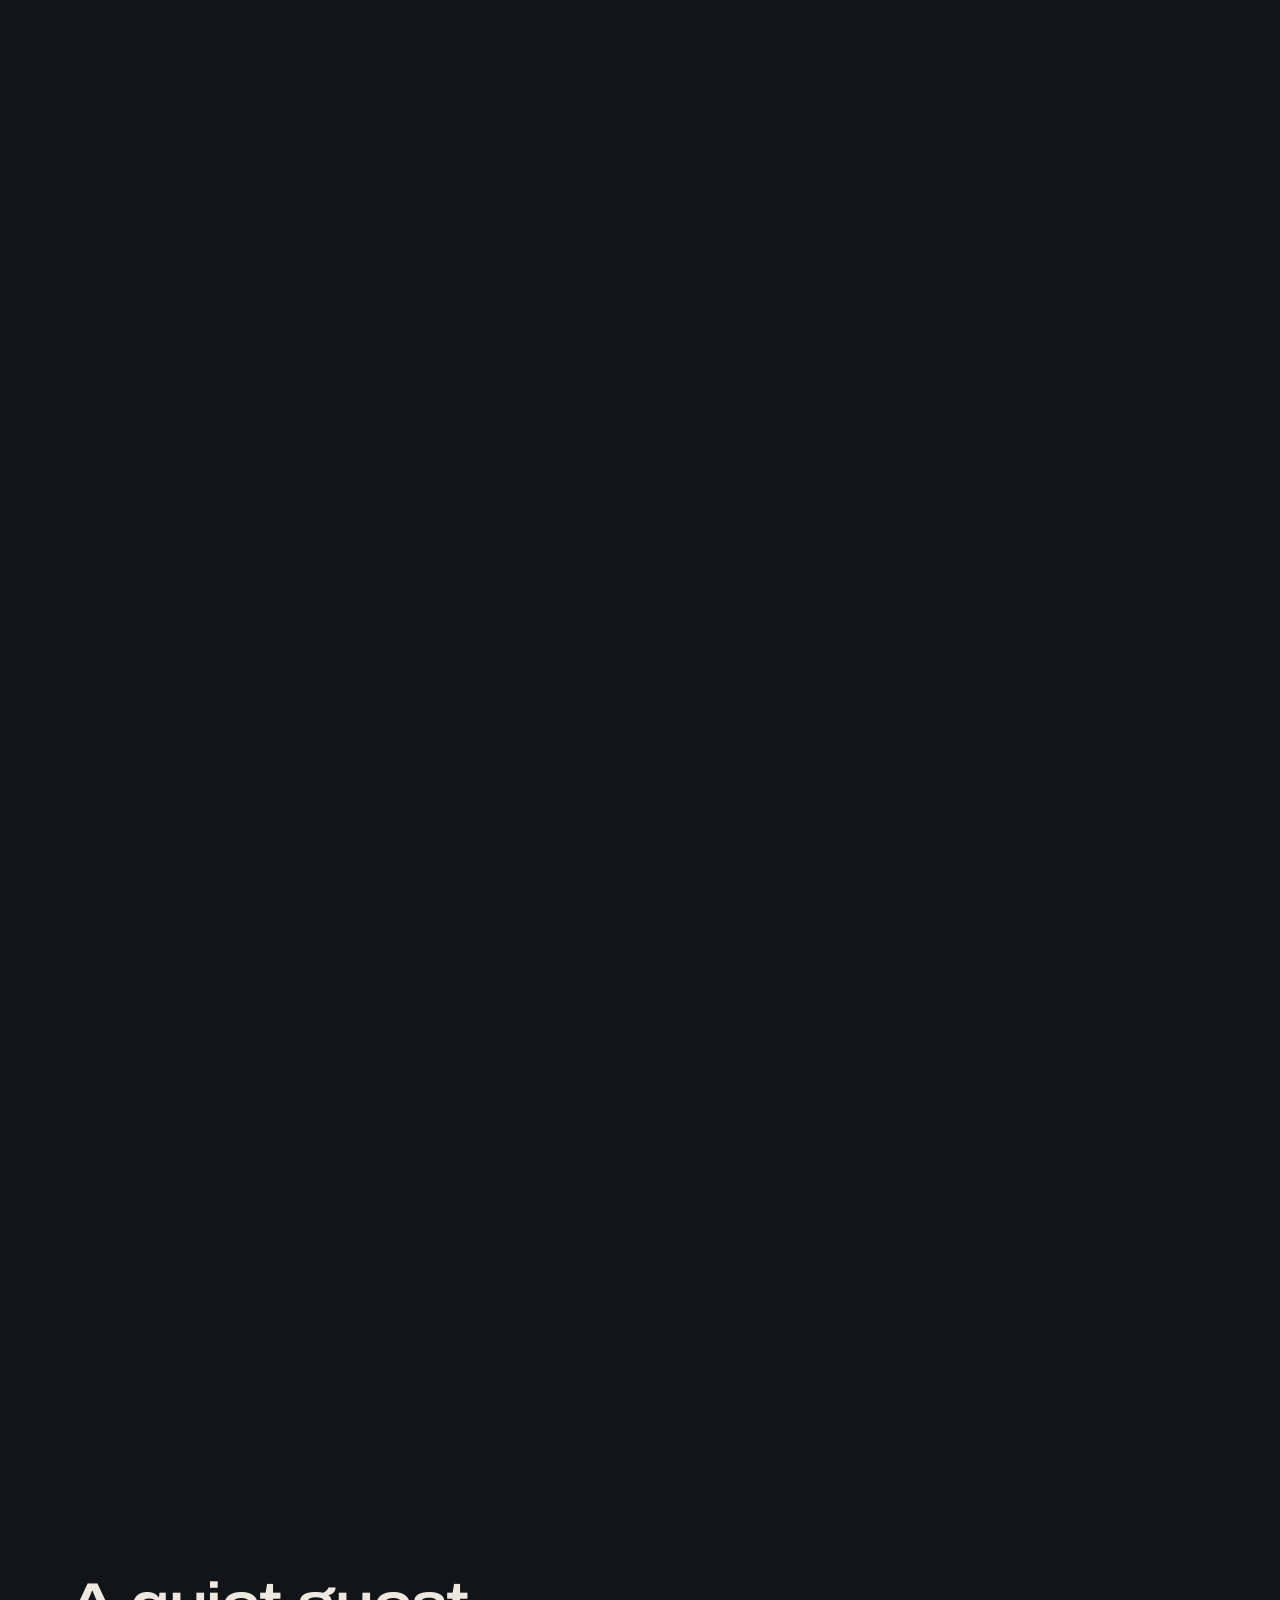
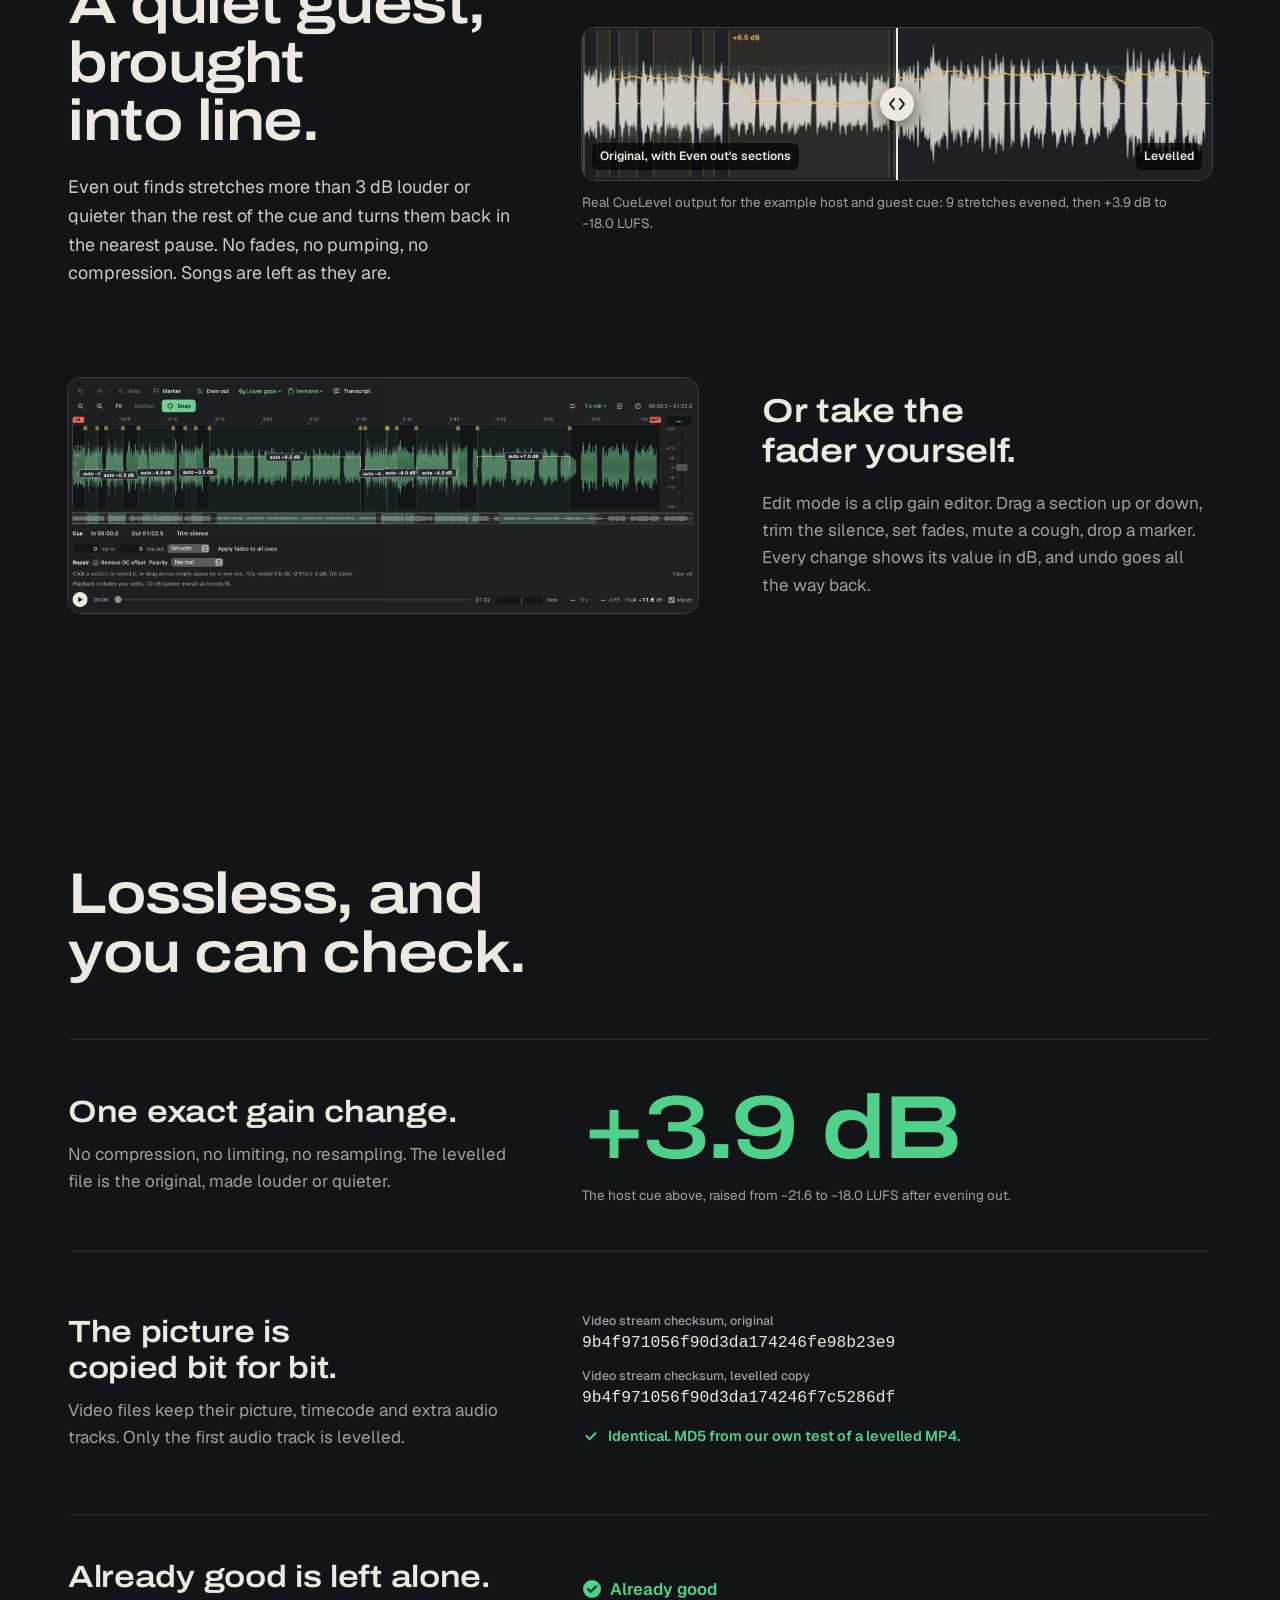
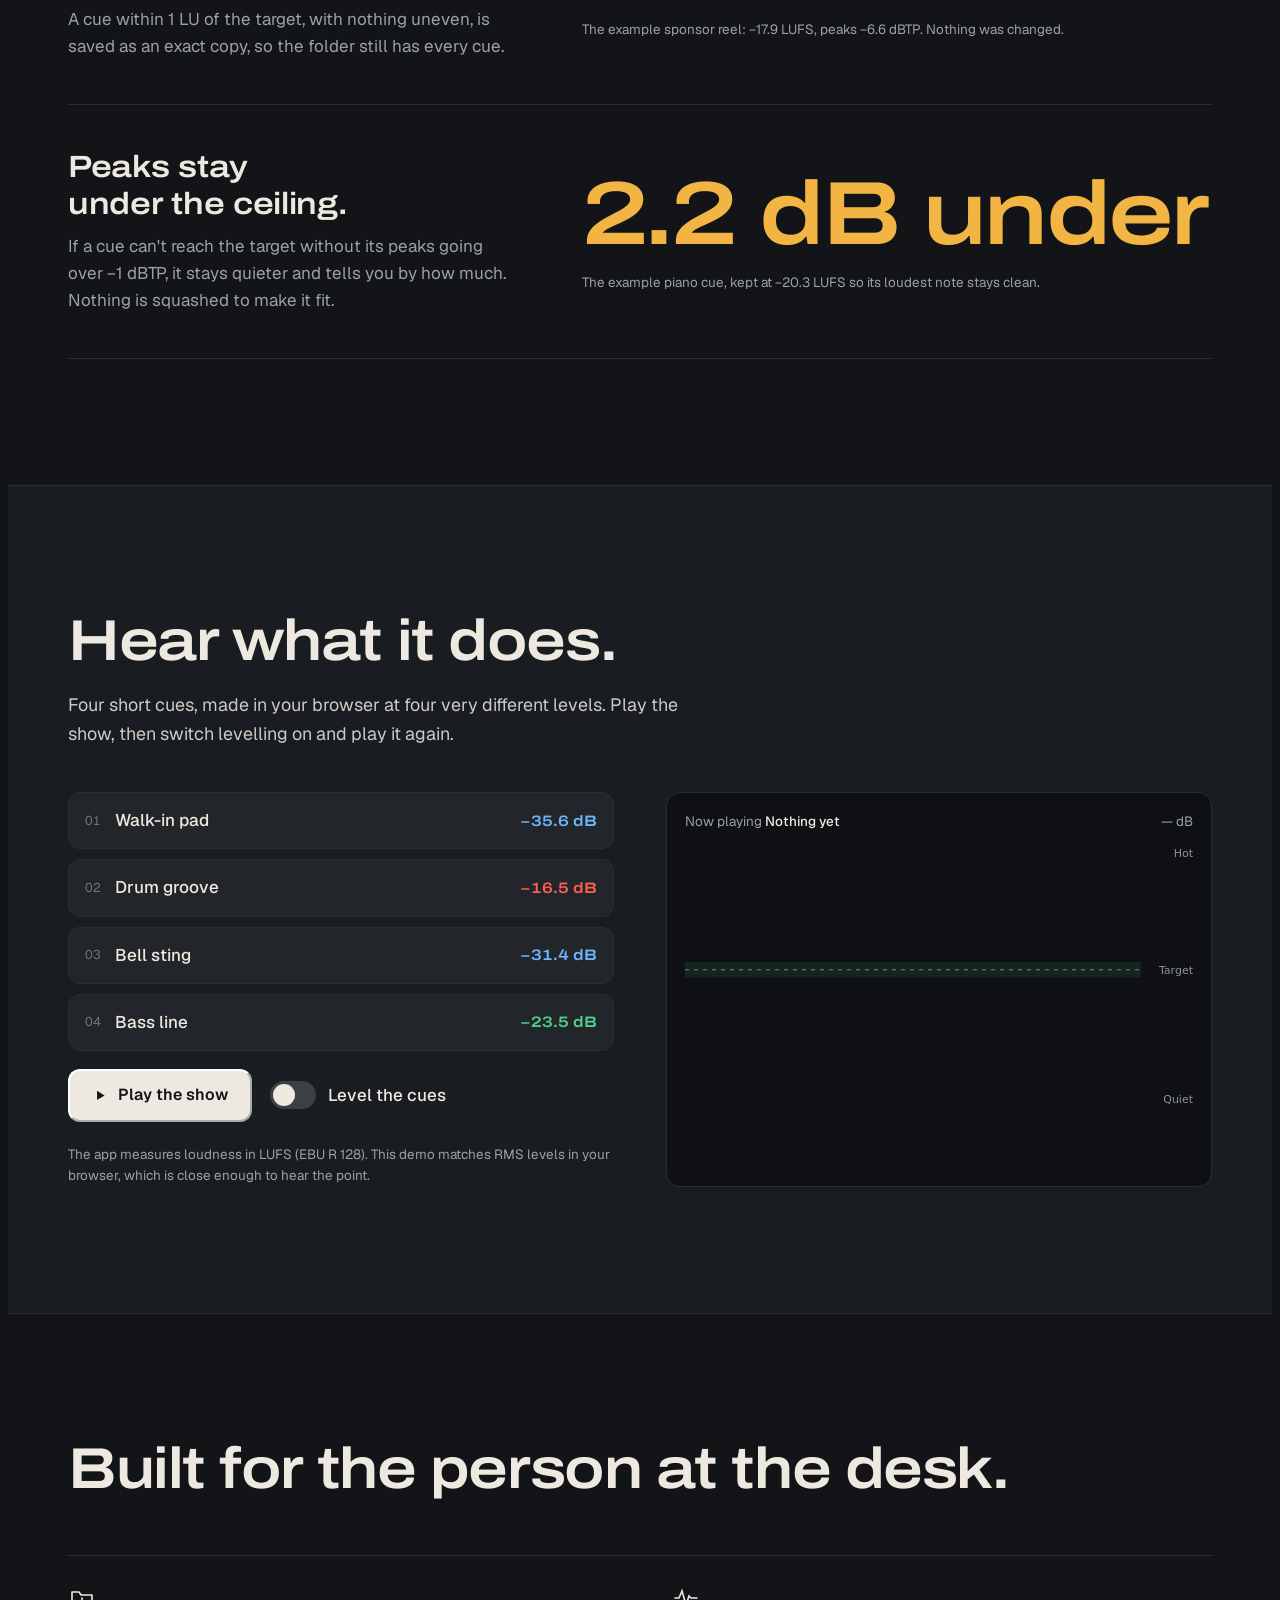
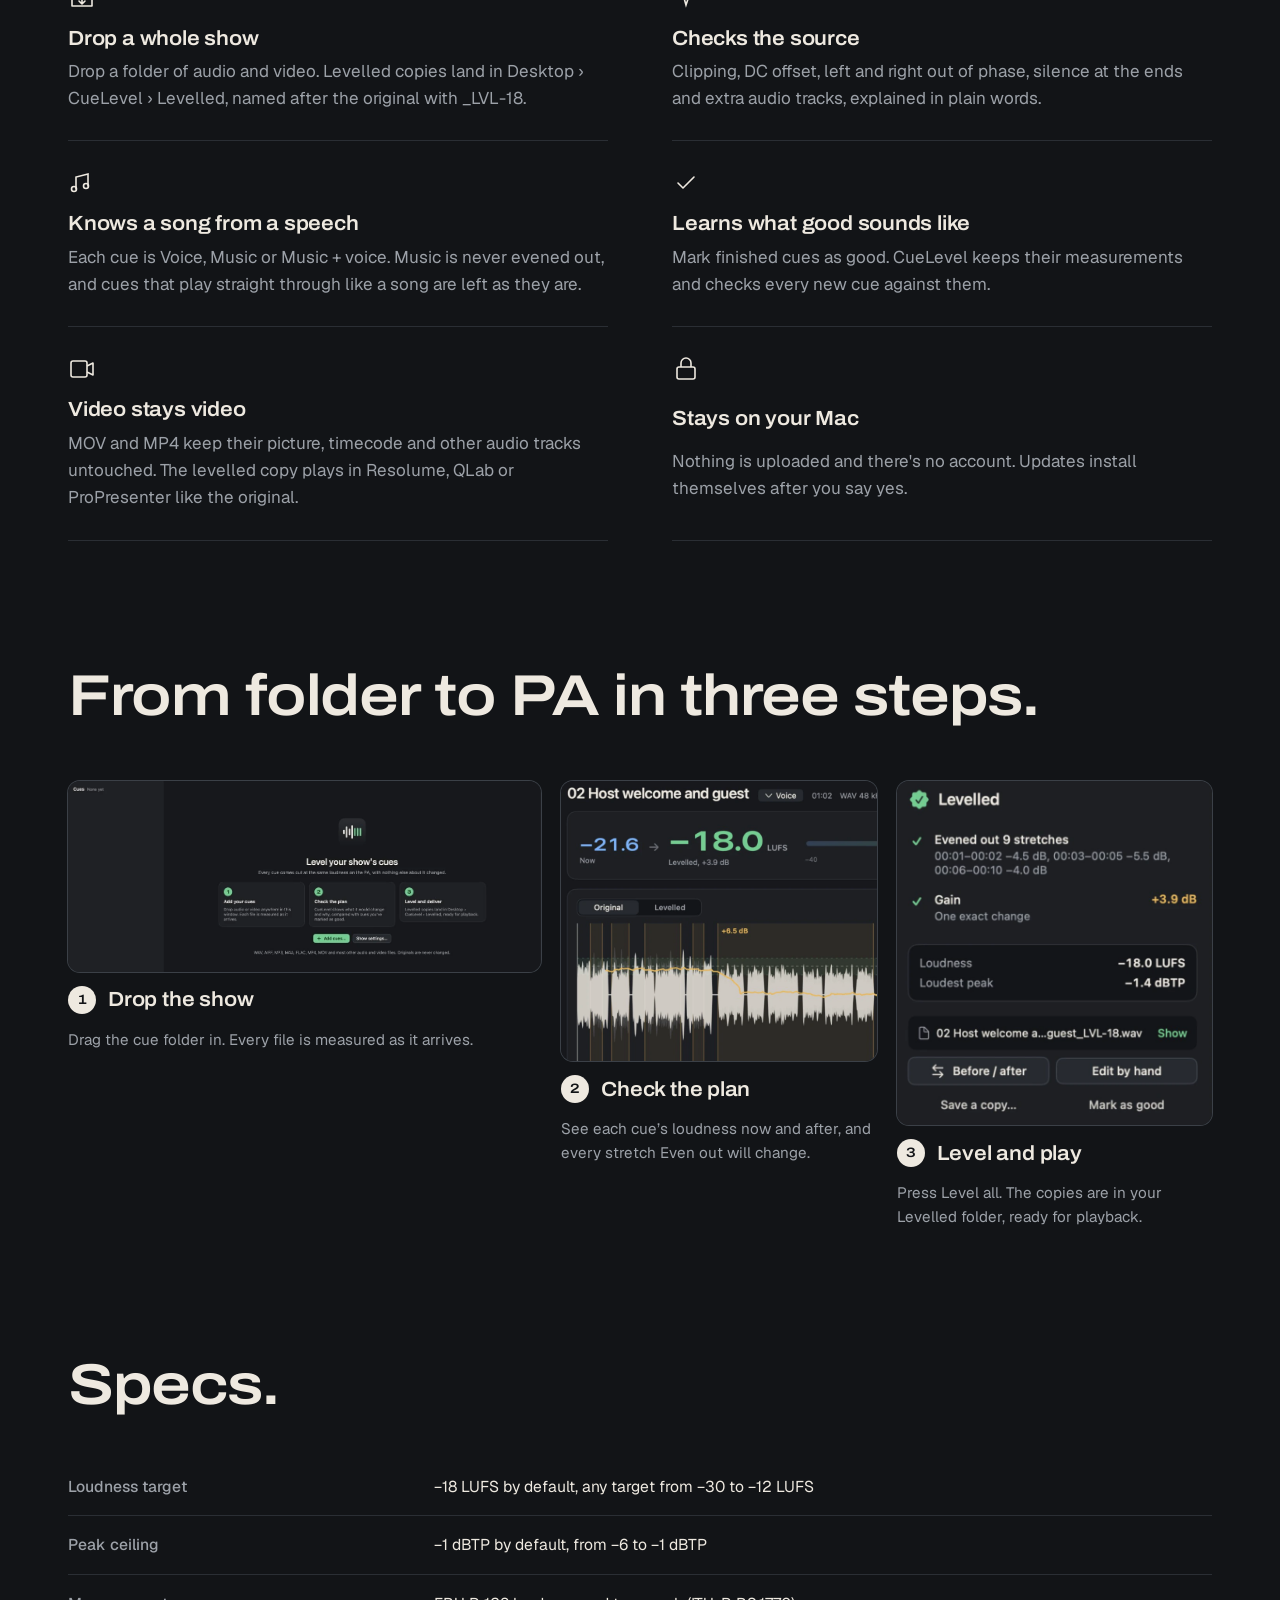
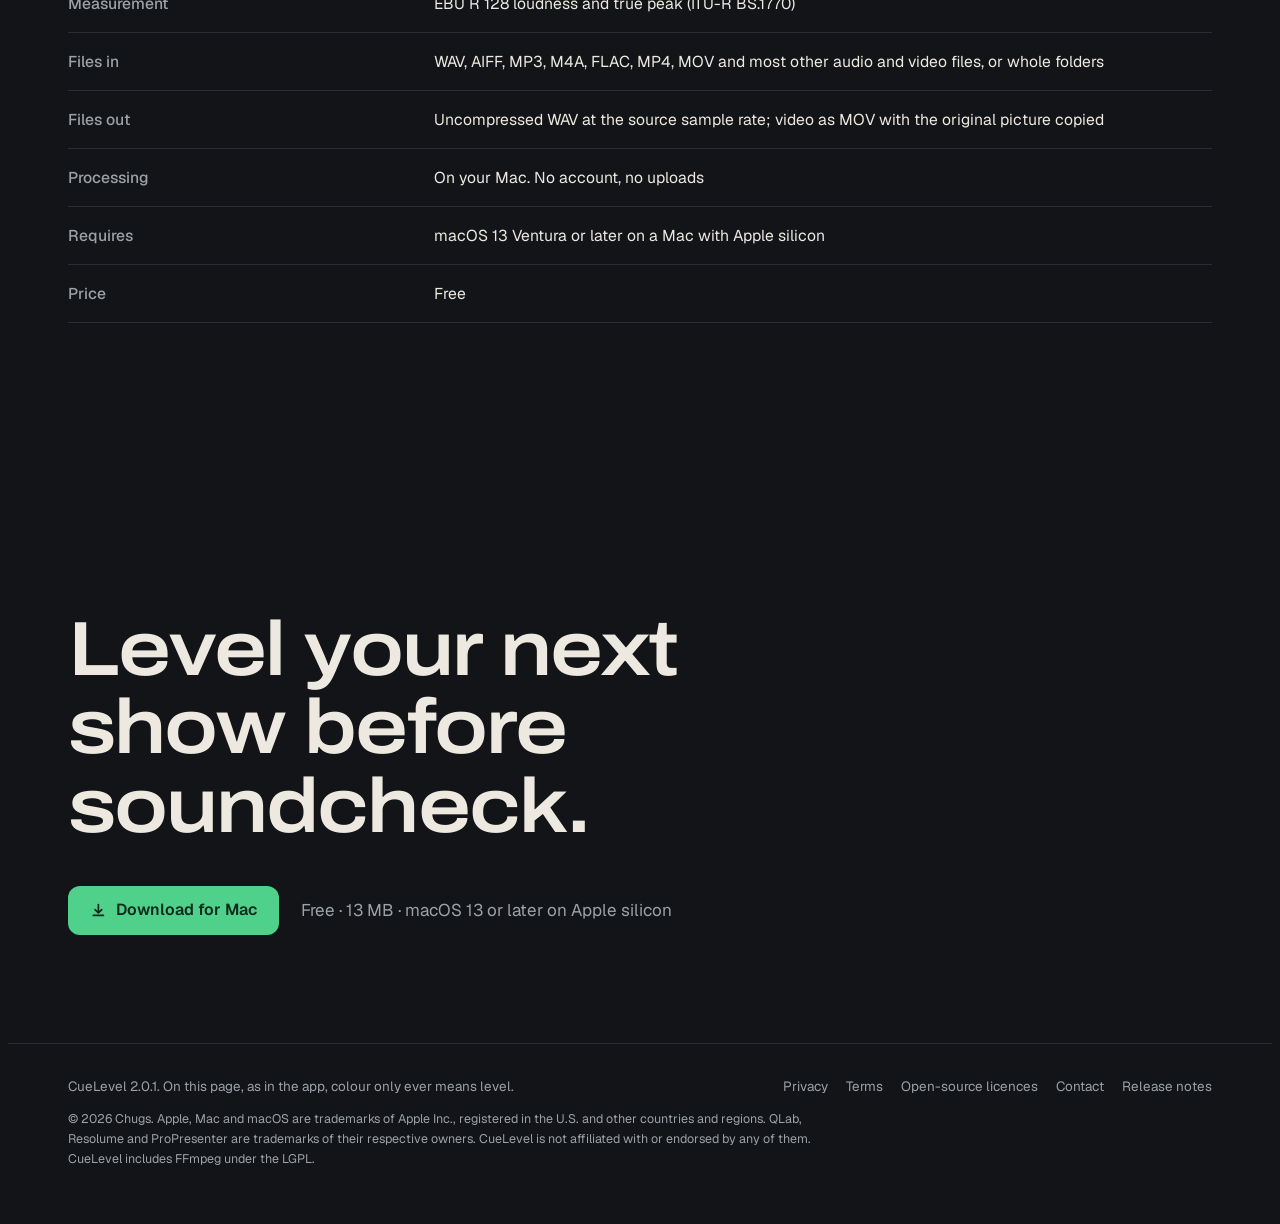
==== commit 34168055: "CueLevel 2.0.2 (build 118)" ====
--- a/docs/index.html
+++ b/docs/index.html
@@ -285,7 +285,7 @@
       CueLevel
     </a>
     <nav aria-label="Sections"><a href="#how">How it works</a><a href="#lossless">Lossless</a><a href="#listen">Listen</a><a href="#specs">Specs</a></nav>
-    <a class="btn btn-primary" href="https://github.com/chugs024/cuelevel-updates/releases/download/v2.0.1/CueLevel-2.0.1.dmg" data-dl download rel="noopener">Download</a>
+    <a class="btn btn-primary" href="https://github.com/chugs024/cuelevel-updates/releases/download/v2.0.2/CueLevel-2.0.2.dmg" data-dl download rel="noopener">Download</a>
   </div>
 </header>
 
@@ -297,7 +297,7 @@
           <h1><span class="line mask"><span>Every cue</span></span><span class="line mask"><span>lands at the</span></span><span class="line mask"><span>same loudness.</span></span></h1>
           <p class="lede rv">CueLevel measures your show's audio and video cues and brings each one to −18&nbsp;LUFS for the PA. One exact gain change per cue. Nothing else in the file is touched.</p>
           <div class="cta-row rv">
-            <a class="btn btn-primary" href="https://github.com/chugs024/cuelevel-updates/releases/download/v2.0.1/CueLevel-2.0.1.dmg" data-dl download rel="noopener">
+            <a class="btn btn-primary" href="https://github.com/chugs024/cuelevel-updates/releases/download/v2.0.2/CueLevel-2.0.2.dmg" data-dl download rel="noopener">
               <svg viewBox="0 0 20 20" fill="none" aria-hidden="true"><path d="M10 3v10m0 0 4-4m-4 4-4-4M4 16h12" stroke="currentColor" stroke-width="2" stroke-linecap="round" stroke-linejoin="round"/></svg>
               Download for Mac</a>
             <a class="link" href="#how">See how it works</a>
@@ -476,7 +476,7 @@
   <section class="close wrap" aria-label="Download">
     <h2 class="rv">Level your next show before soundcheck.</h2>
     <div class="cta-row rv">
-      <a class="btn btn-primary" href="https://github.com/chugs024/cuelevel-updates/releases/download/v2.0.1/CueLevel-2.0.1.dmg" data-dl download rel="noopener"><svg viewBox="0 0 20 20" fill="none" aria-hidden="true"><path d="M10 3v10m0 0 4-4m-4 4-4-4M4 16h12" stroke="currentColor" stroke-width="2" stroke-linecap="round" stroke-linejoin="round"/></svg>Download for Mac</a>
+      <a class="btn btn-primary" href="https://github.com/chugs024/cuelevel-updates/releases/download/v2.0.2/CueLevel-2.0.2.dmg" data-dl download rel="noopener"><svg viewBox="0 0 20 20" fill="none" aria-hidden="true"><path d="M10 3v10m0 0 4-4m-4 4-4-4M4 16h12" stroke="currentColor" stroke-width="2" stroke-linecap="round" stroke-linejoin="round"/></svg>Download for Mac</a>
       <span class="muted">Free · <span data-size>13 MB</span> · macOS 13 or later on Apple silicon</span>
     </div>
   </section>
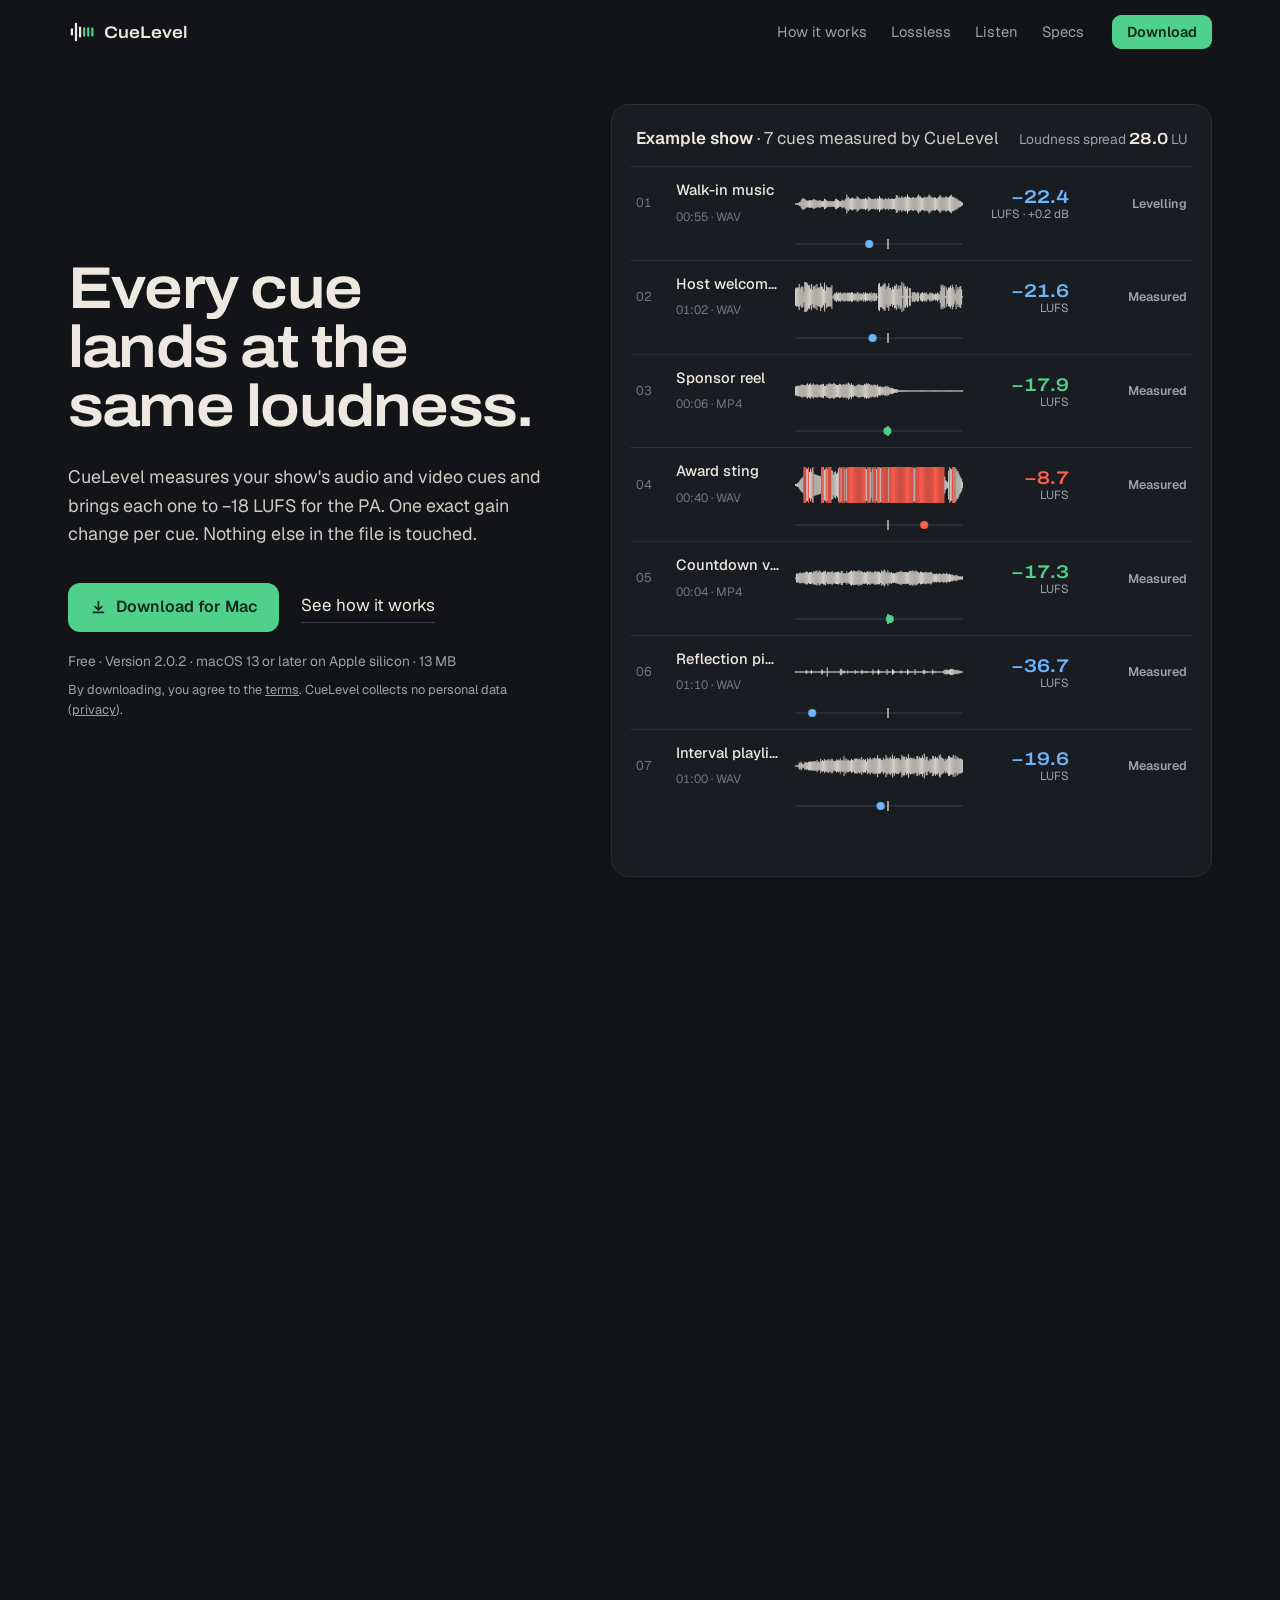
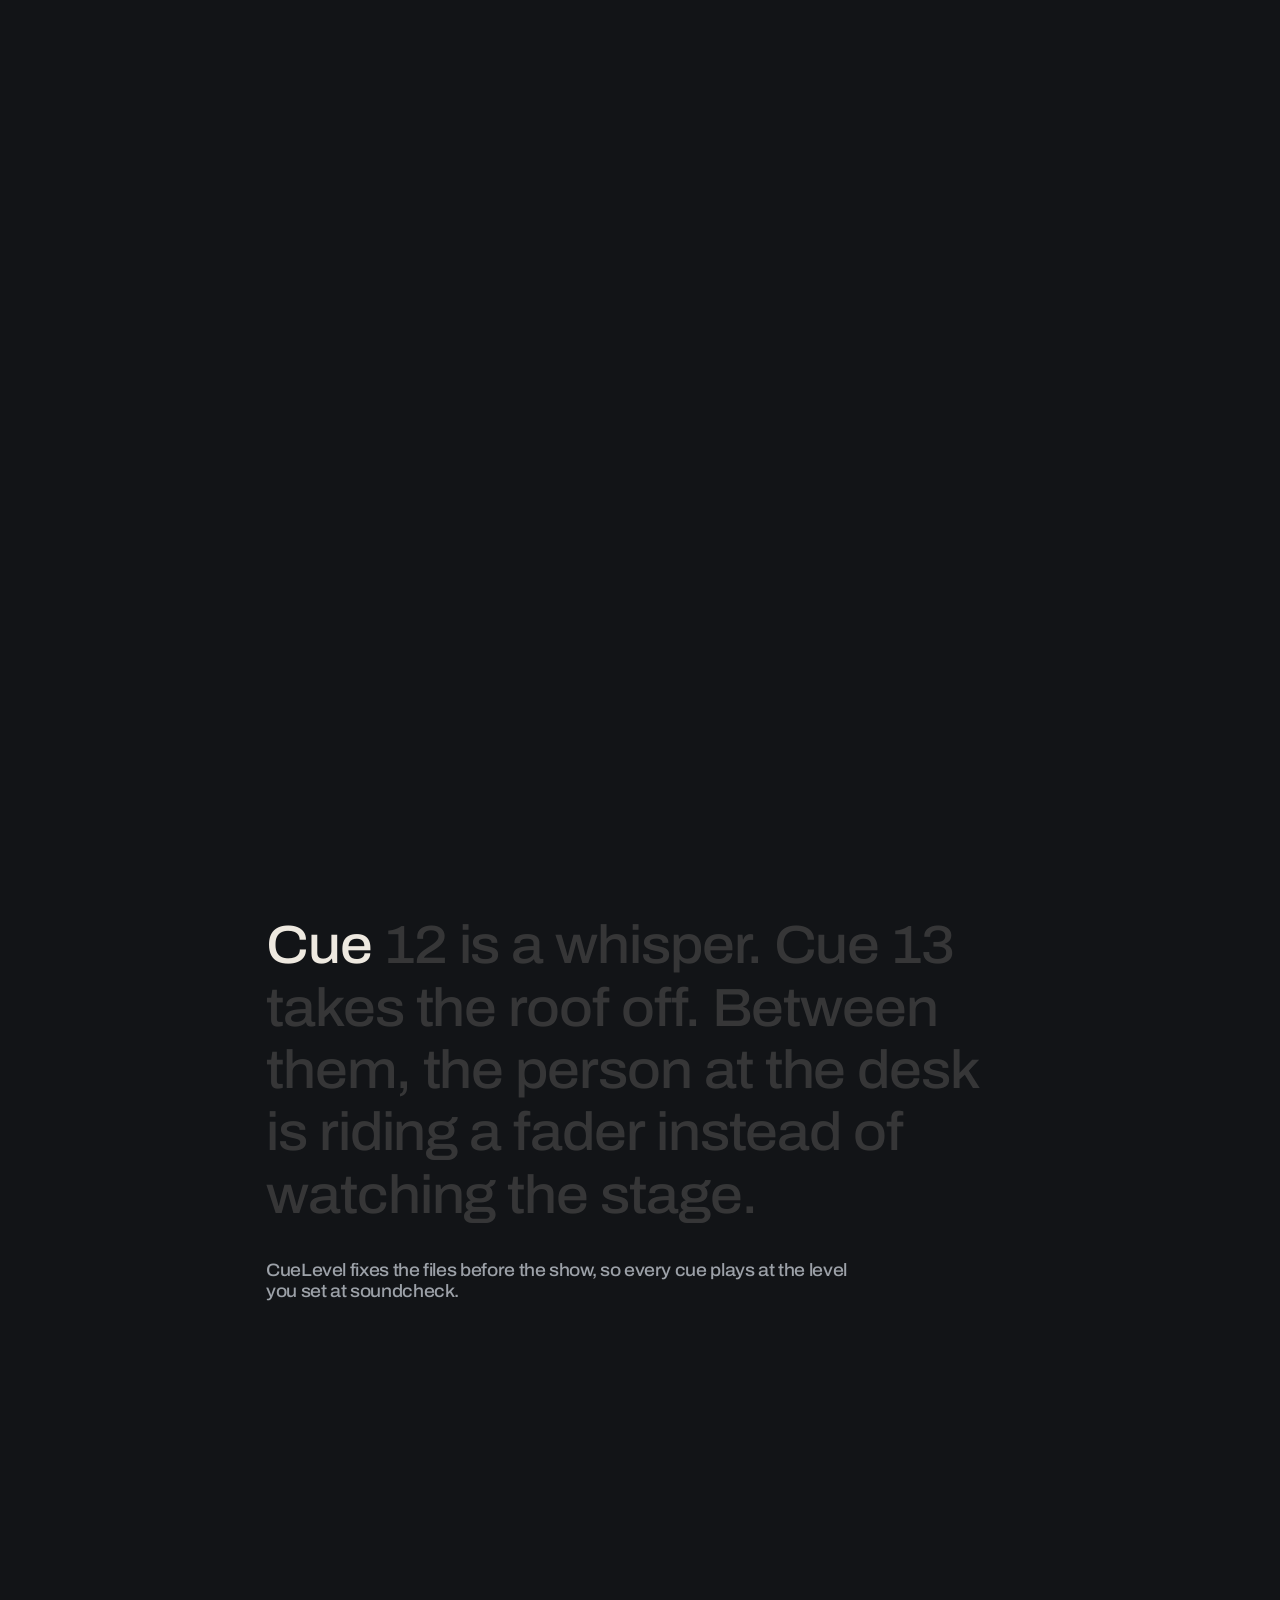
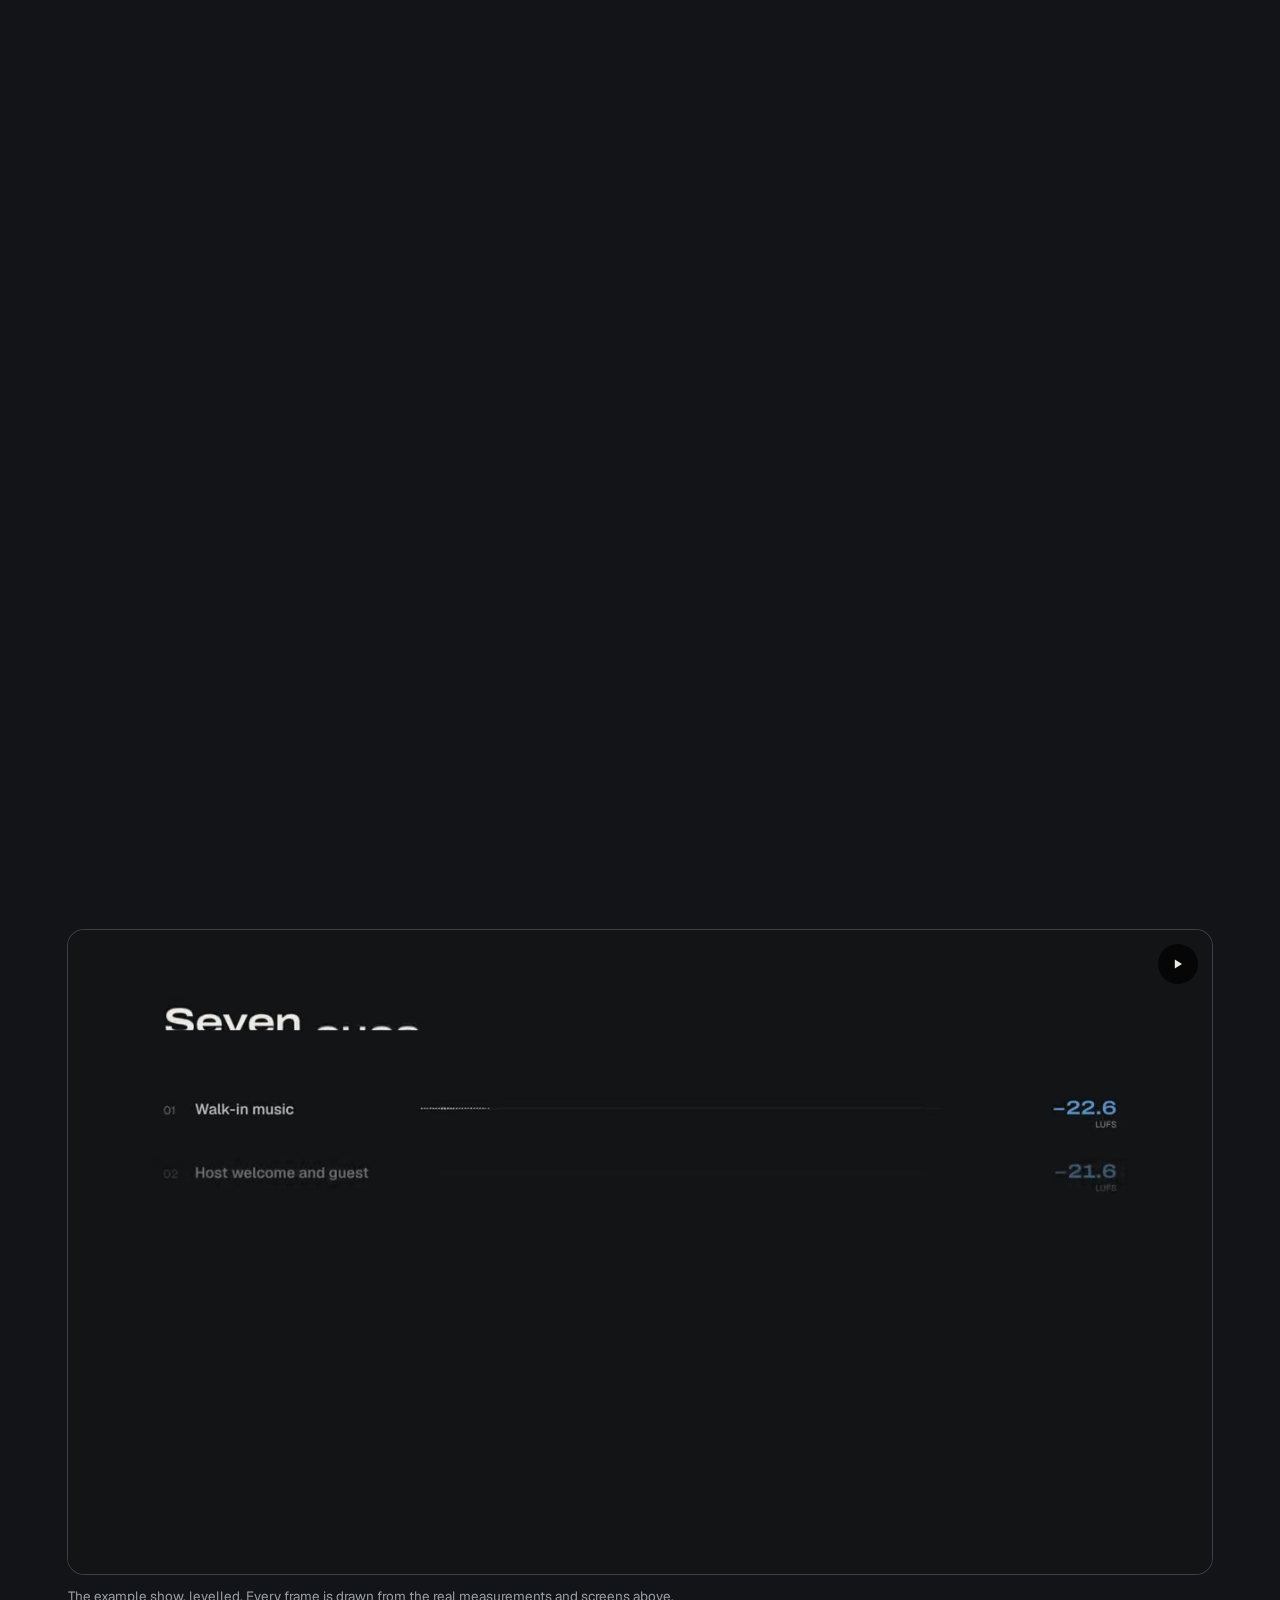
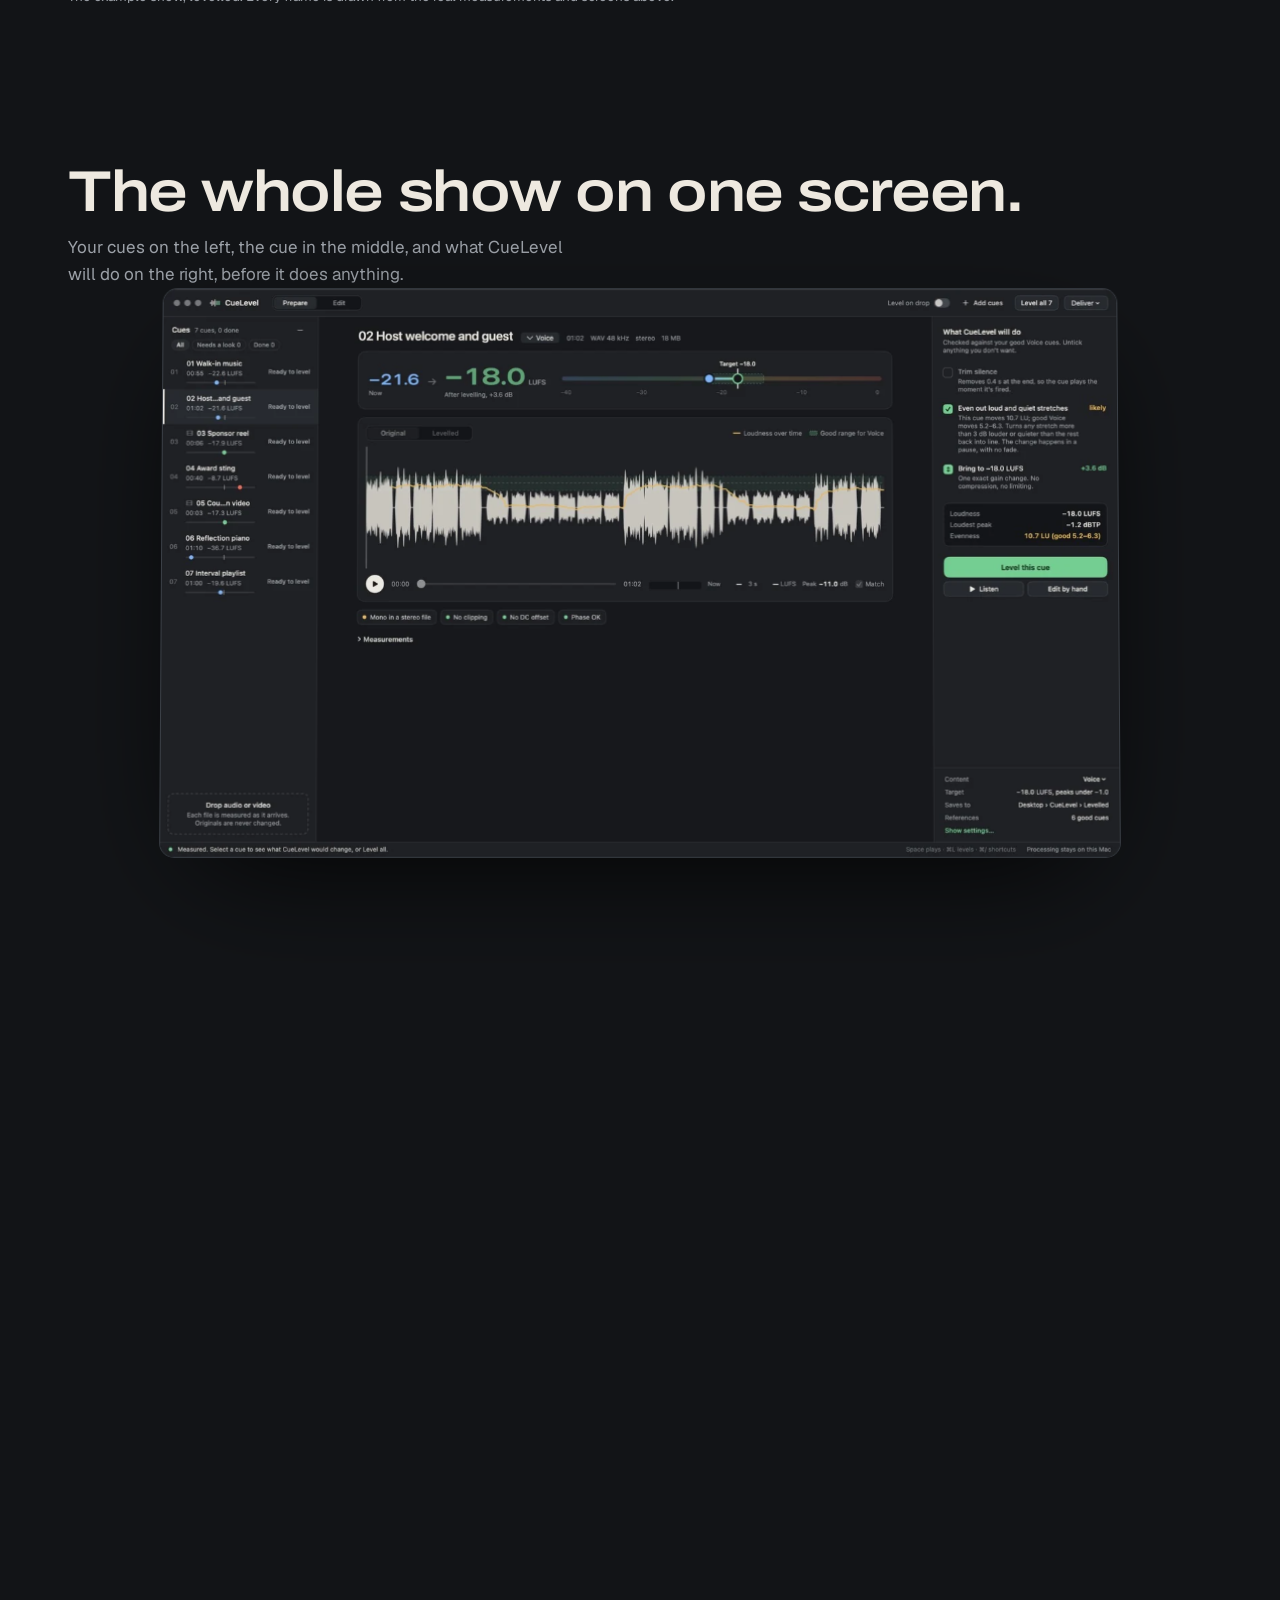
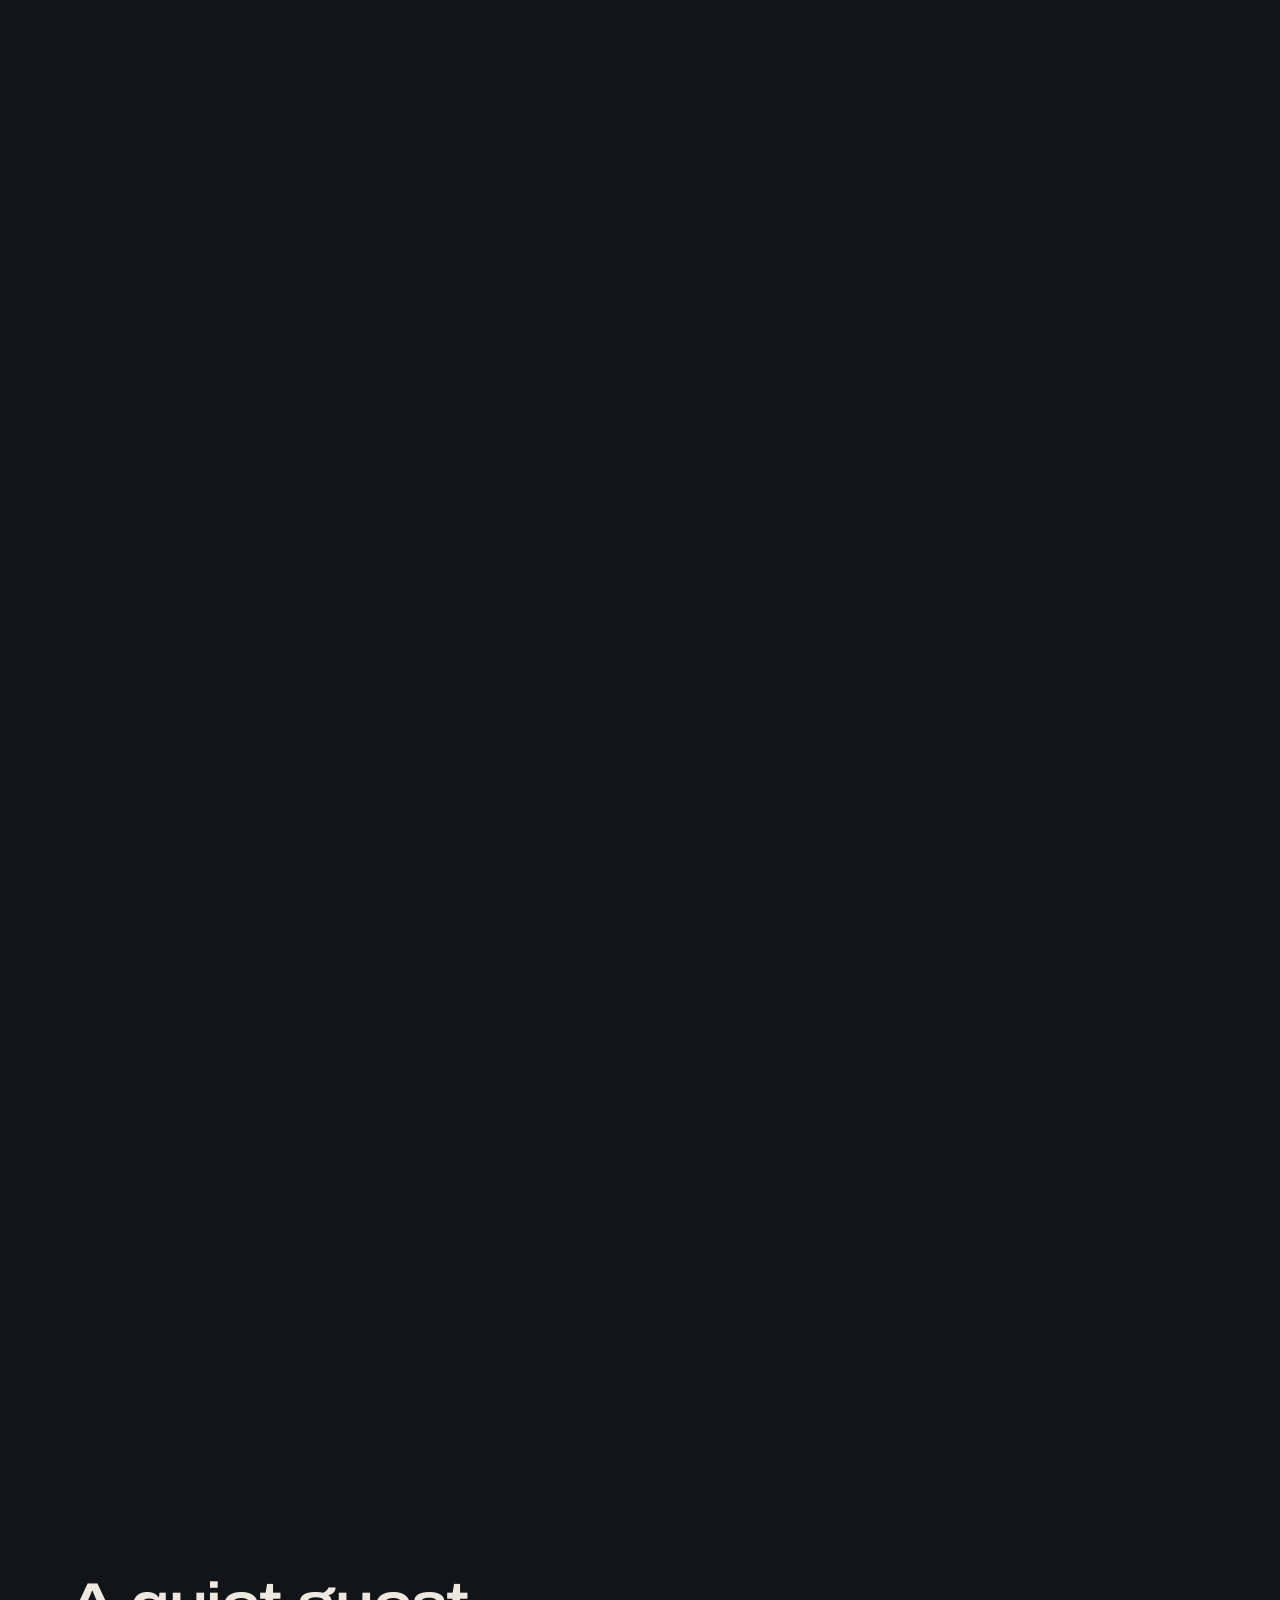
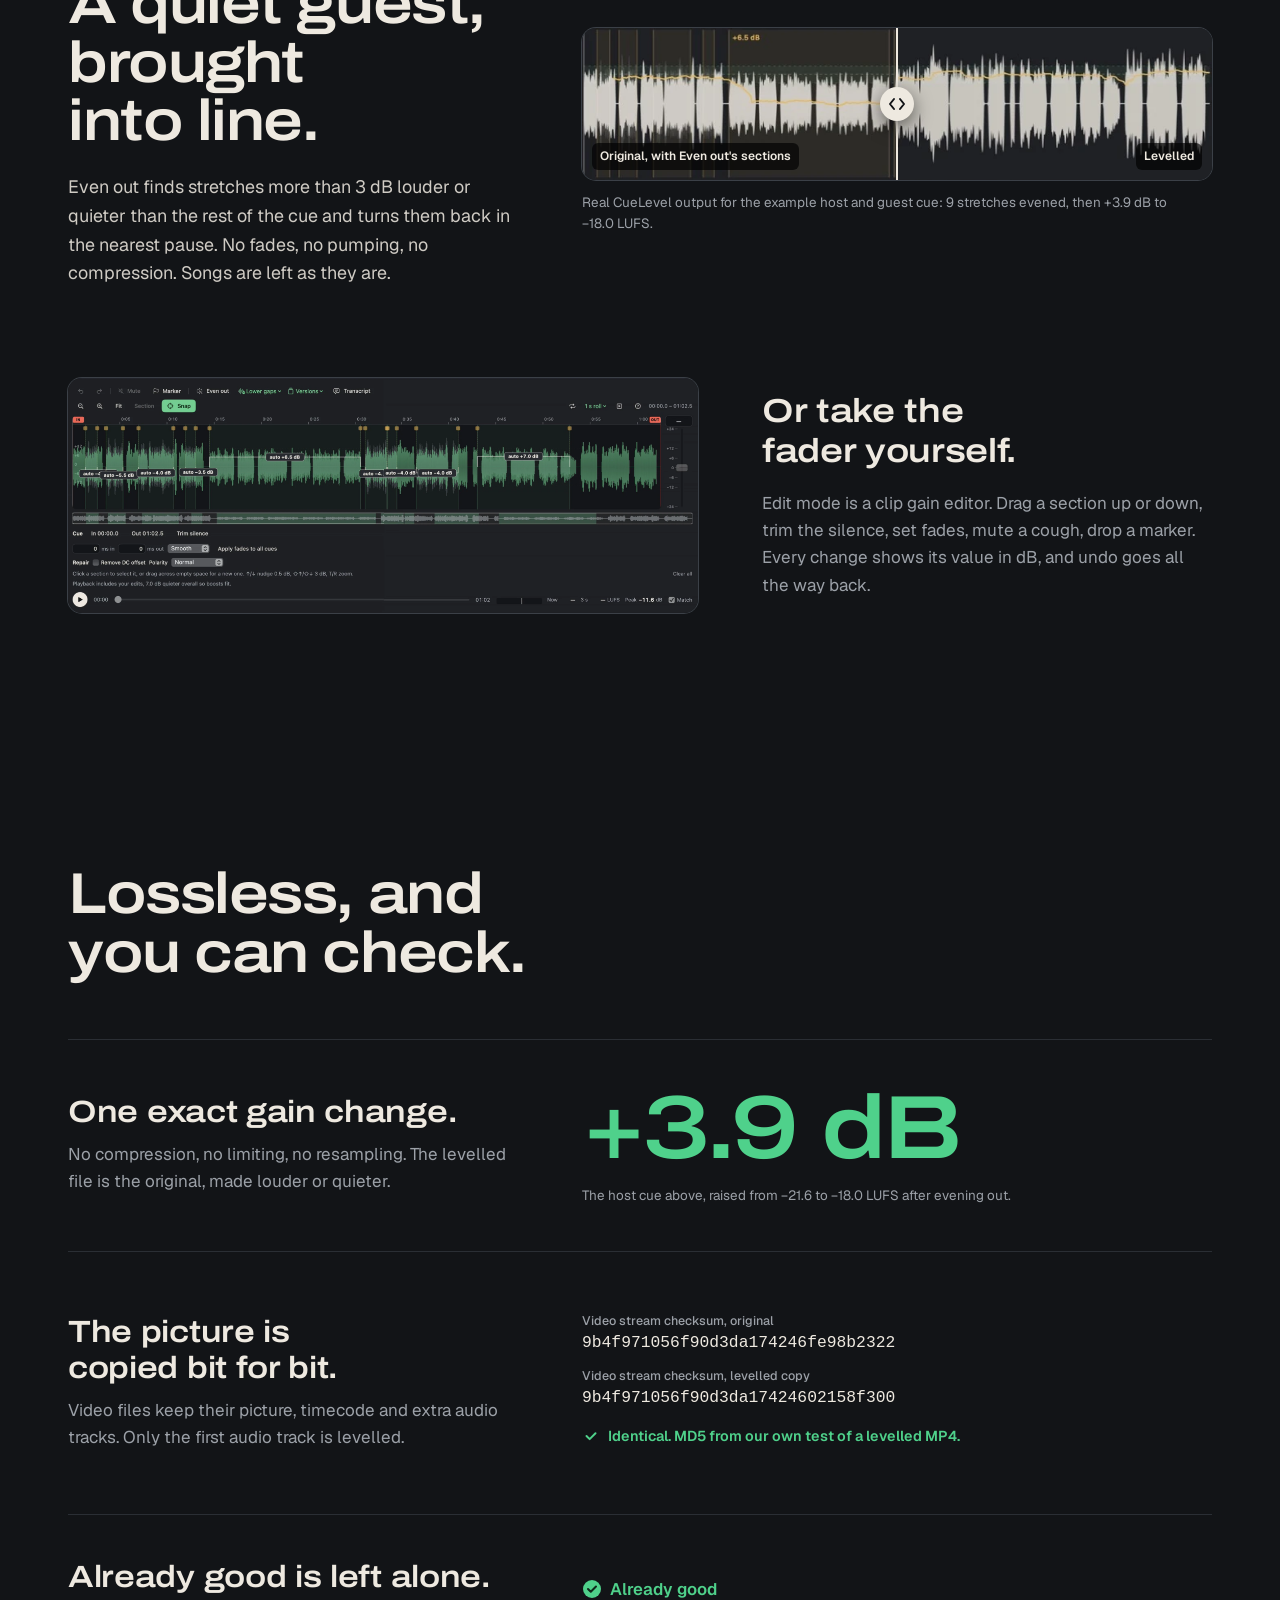
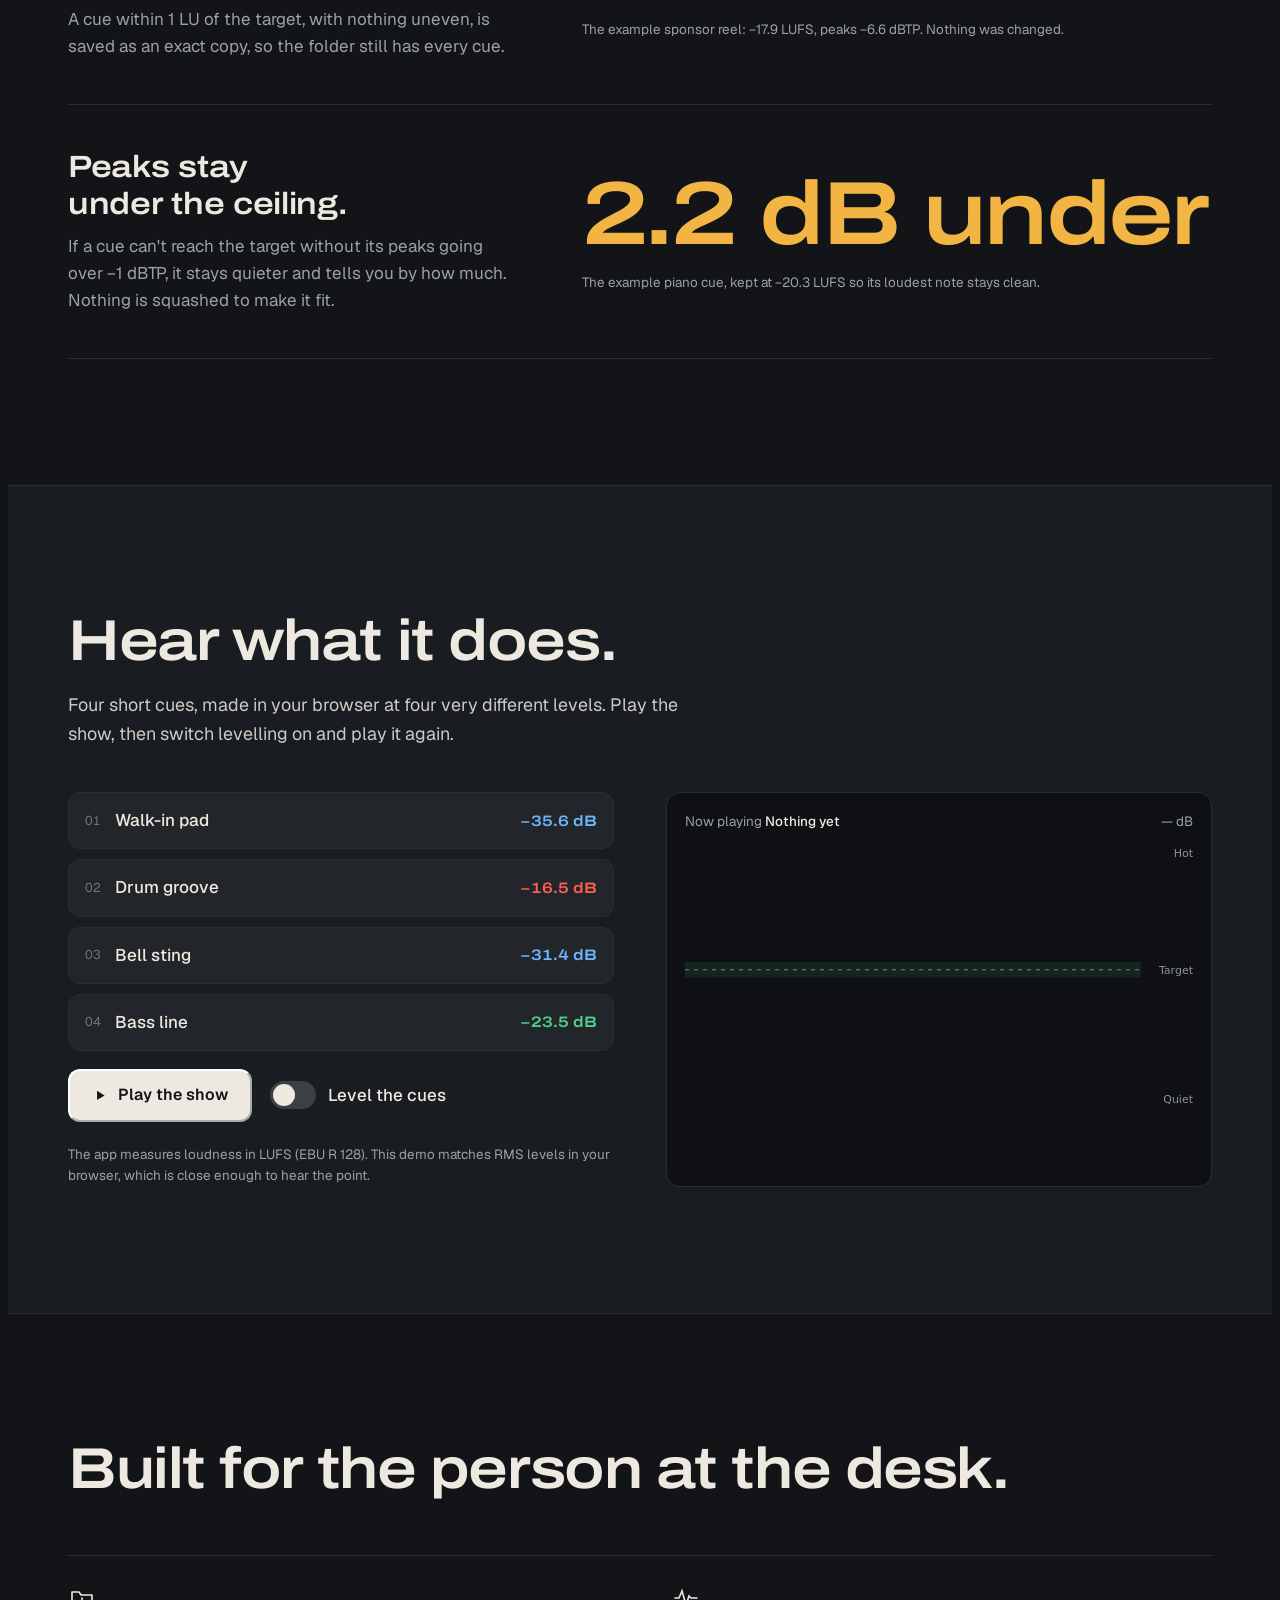
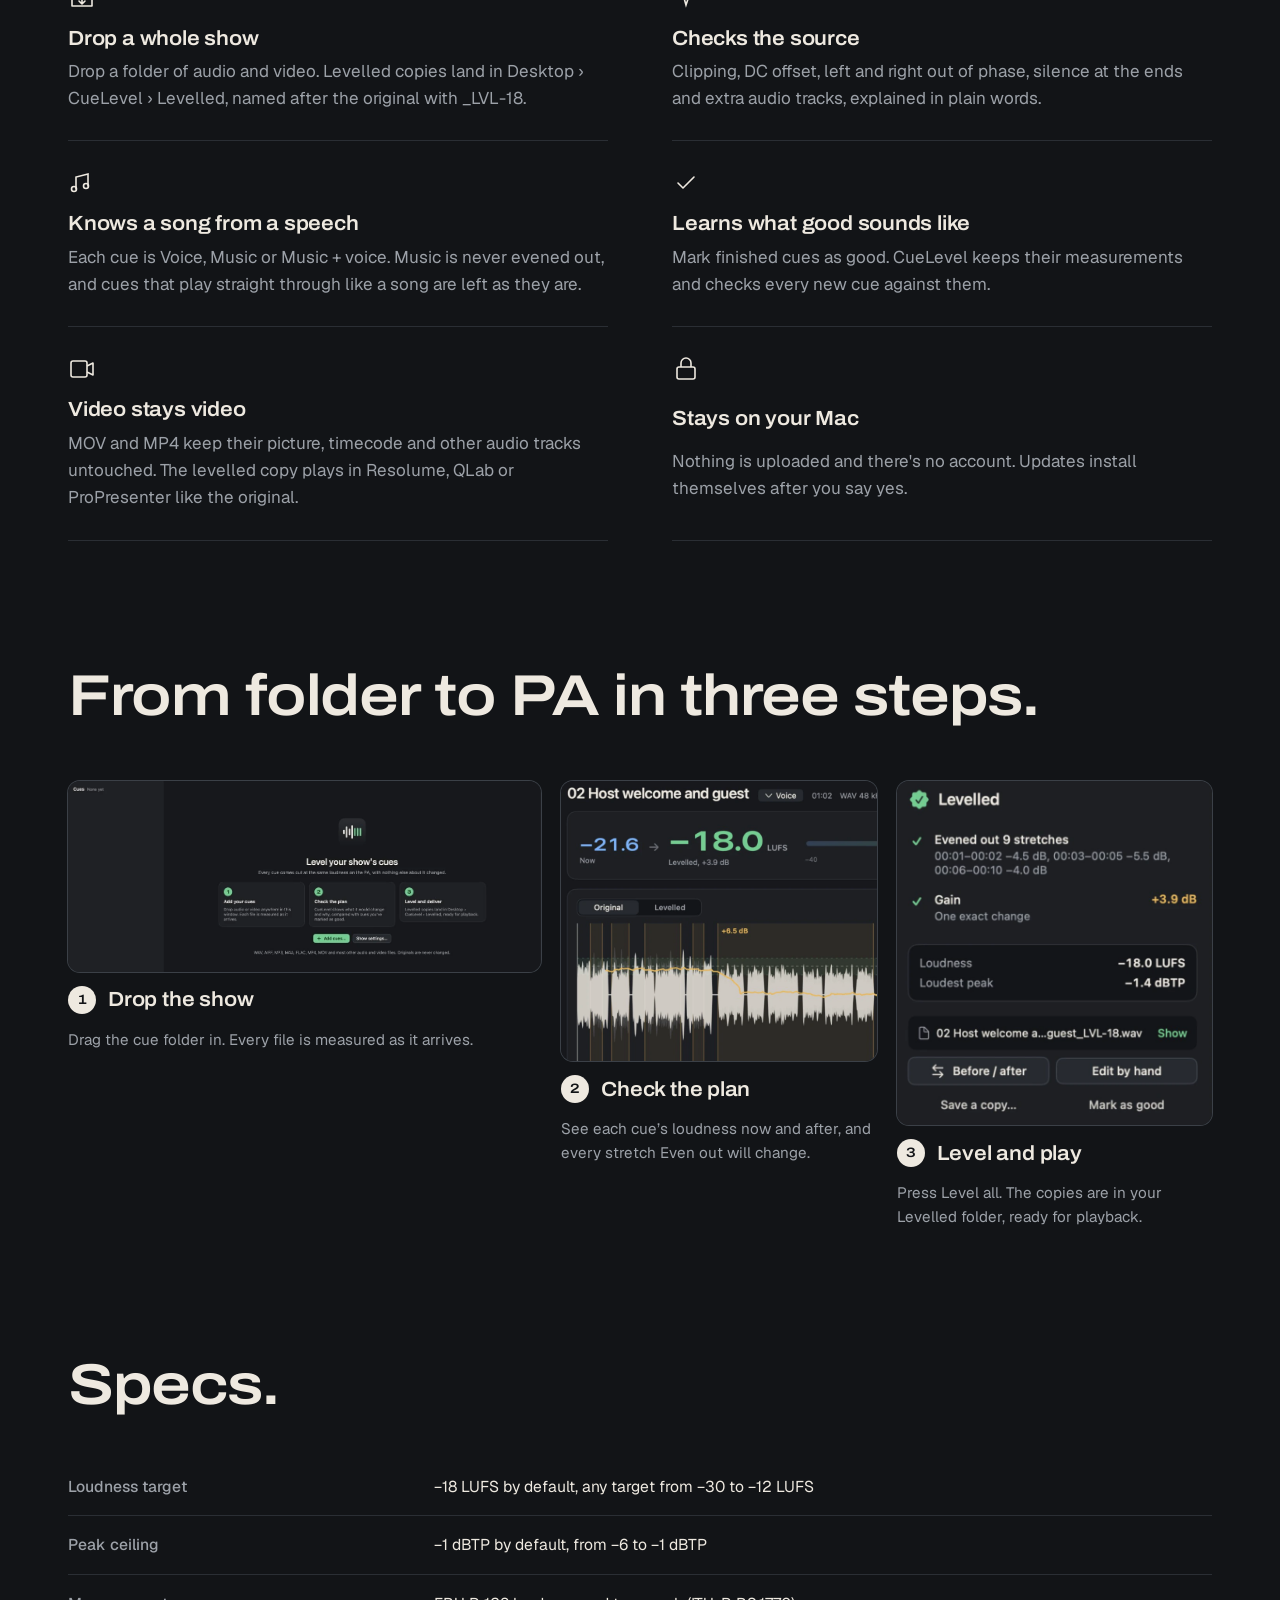
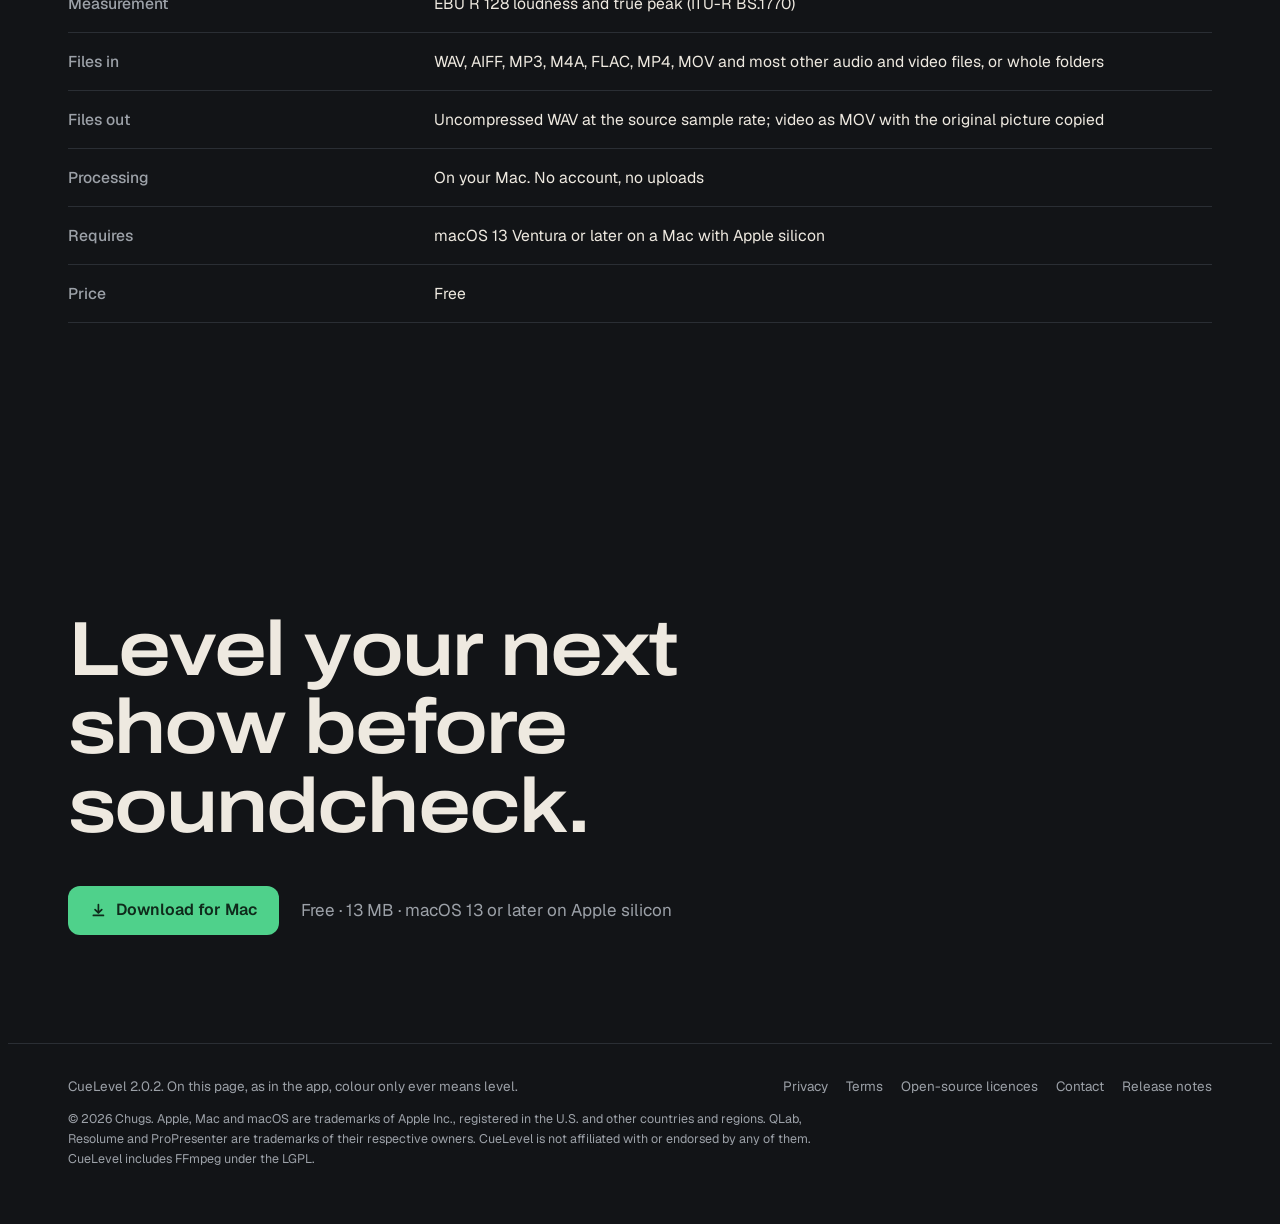
==== commit e4a90128: "Website: version 2.0.2 Co-Authored-By: Claude Opus 5.5 <noreply@anthropic.com> Claude-Session: https" ====
--- a/docs/index.html
+++ b/docs/index.html
@@ -302,7 +302,7 @@
               Download for Mac</a>
             <a class="link" href="#how">See how it works</a>
           </div>
-          <p class="meta rv">Free · Version <span data-ver>2.0.1</span> · macOS 13 or later on Apple silicon · <span data-size>13 MB</span></p>
+          <p class="meta rv">Free · Version <span data-ver>2.0.2</span> · macOS 13 or later on Apple silicon · <span data-size>13 MB</span></p>
           <p class="agree rv">By downloading, you agree to the <a href="terms.html">terms</a>. CueLevel collects no personal data (<a href="privacy.html">privacy</a>).</p>
         </div>
         <div class="show rv" aria-label="An example show of seven cues, before and after levelling">
@@ -482,7 +482,7 @@
   </section>
 </main>
 <footer><div class="wrap">
-  <span>CueLevel <span data-ver>2.0.1</span>. On this page, as in the app, colour only ever means level.</span>
+  <span>CueLevel <span data-ver>2.0.2</span>. On this page, as in the app, colour only ever means level.</span>
   <nav class="legal" aria-label="Legal"><a href="privacy.html">Privacy</a><a href="terms.html">Terms</a><a href="licenses.html">Open-source licences</a><a href="mailto:hello@cuelevel.com">Contact</a><a href="https://github.com/chugs024/cuelevel-updates/releases" rel="noopener">Release notes</a></nav>
   <span class="tm">© 2026 Chugs. Apple, Mac and macOS are trademarks of Apple Inc., registered in the U.S. and other countries and regions. QLab, Resolume and ProPresenter are trademarks of their respective owners. CueLevel is not affiliated with or endorsed by any of them. CueLevel includes FFmpeg under the LGPL.</span>
 </div></footer>
